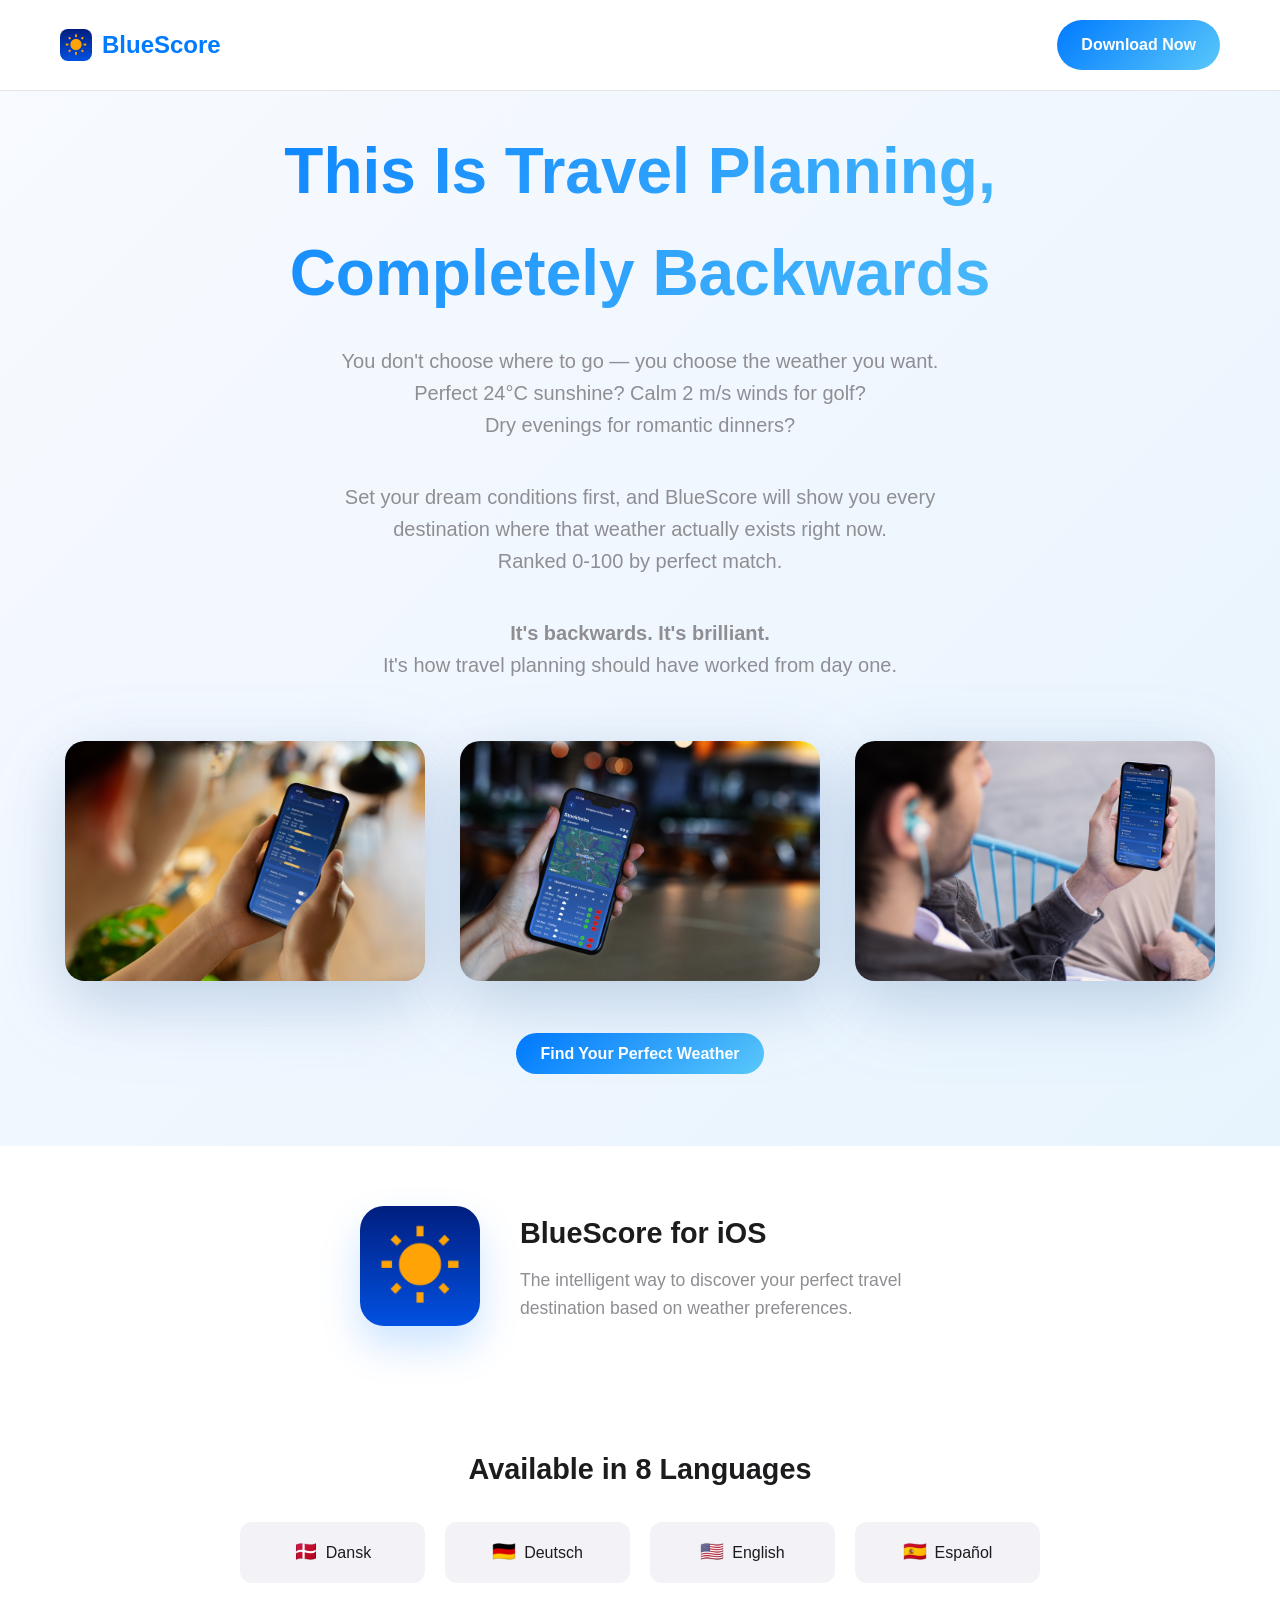
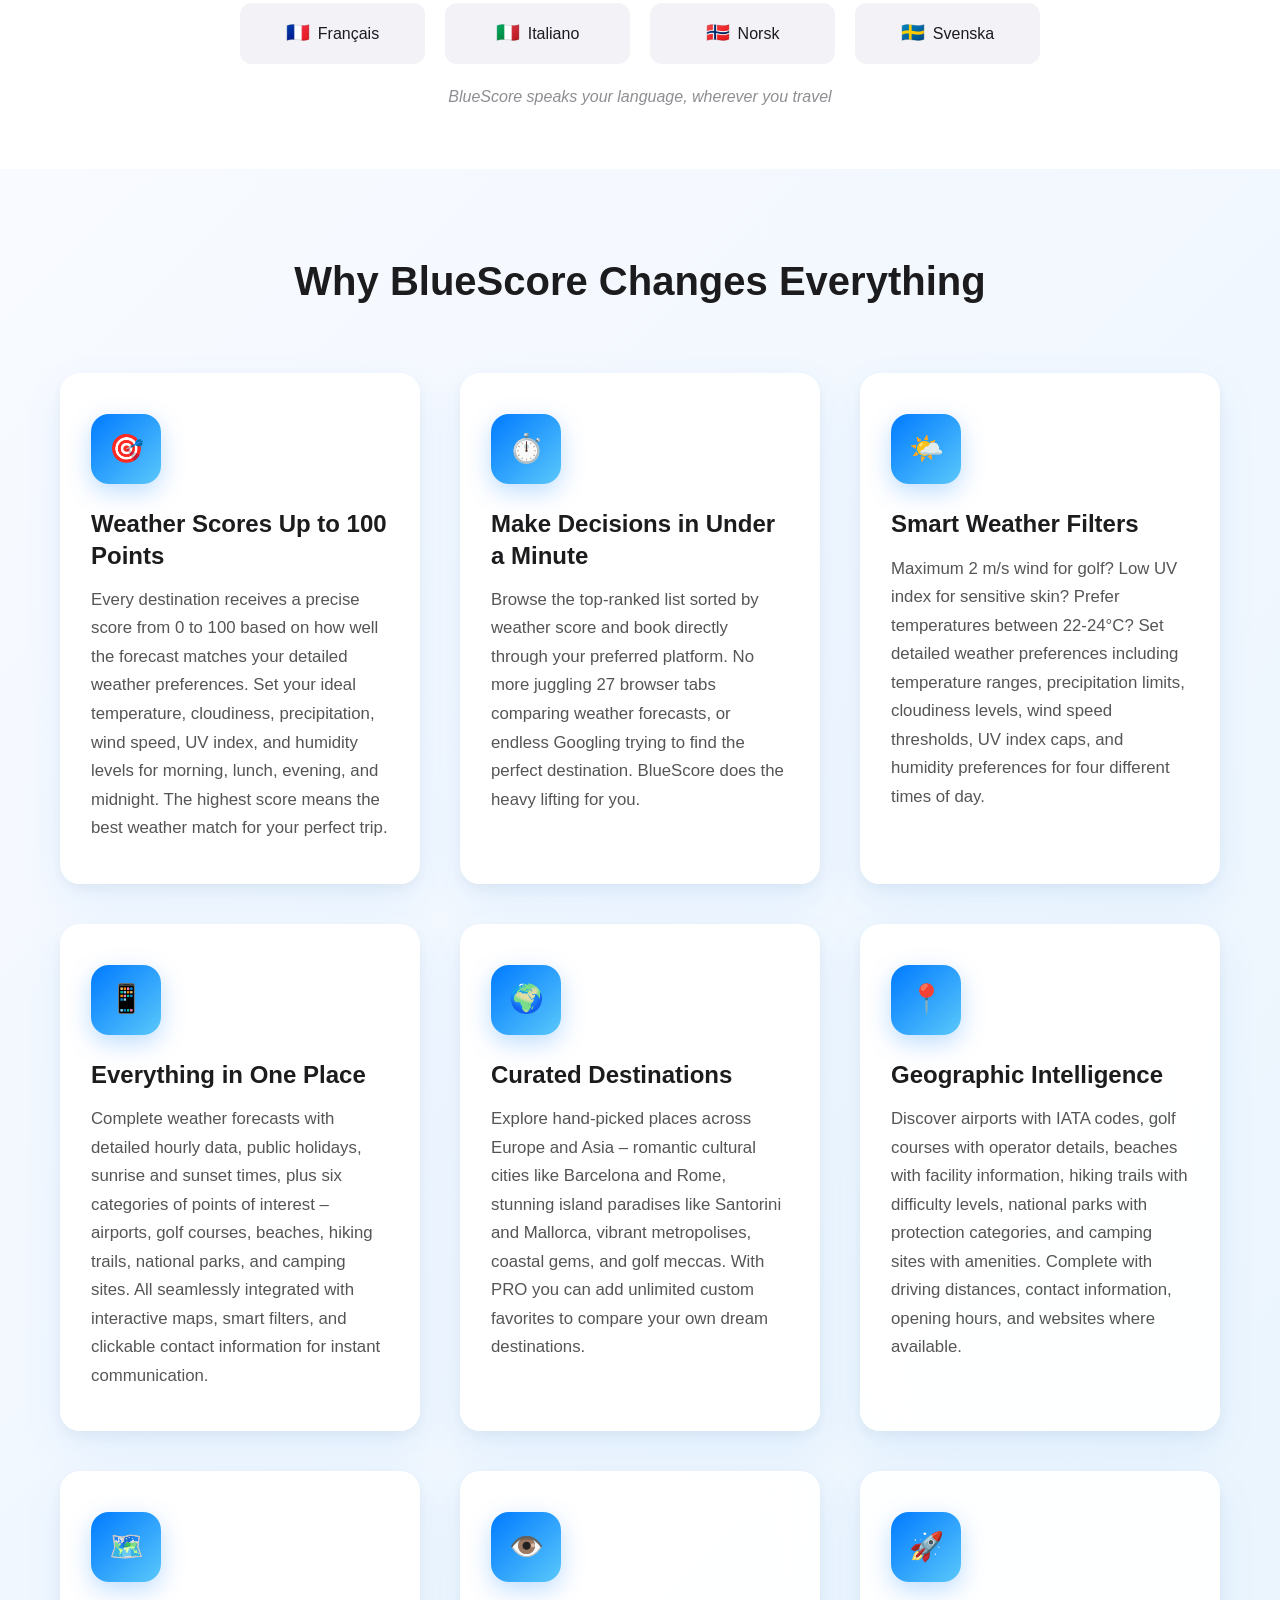
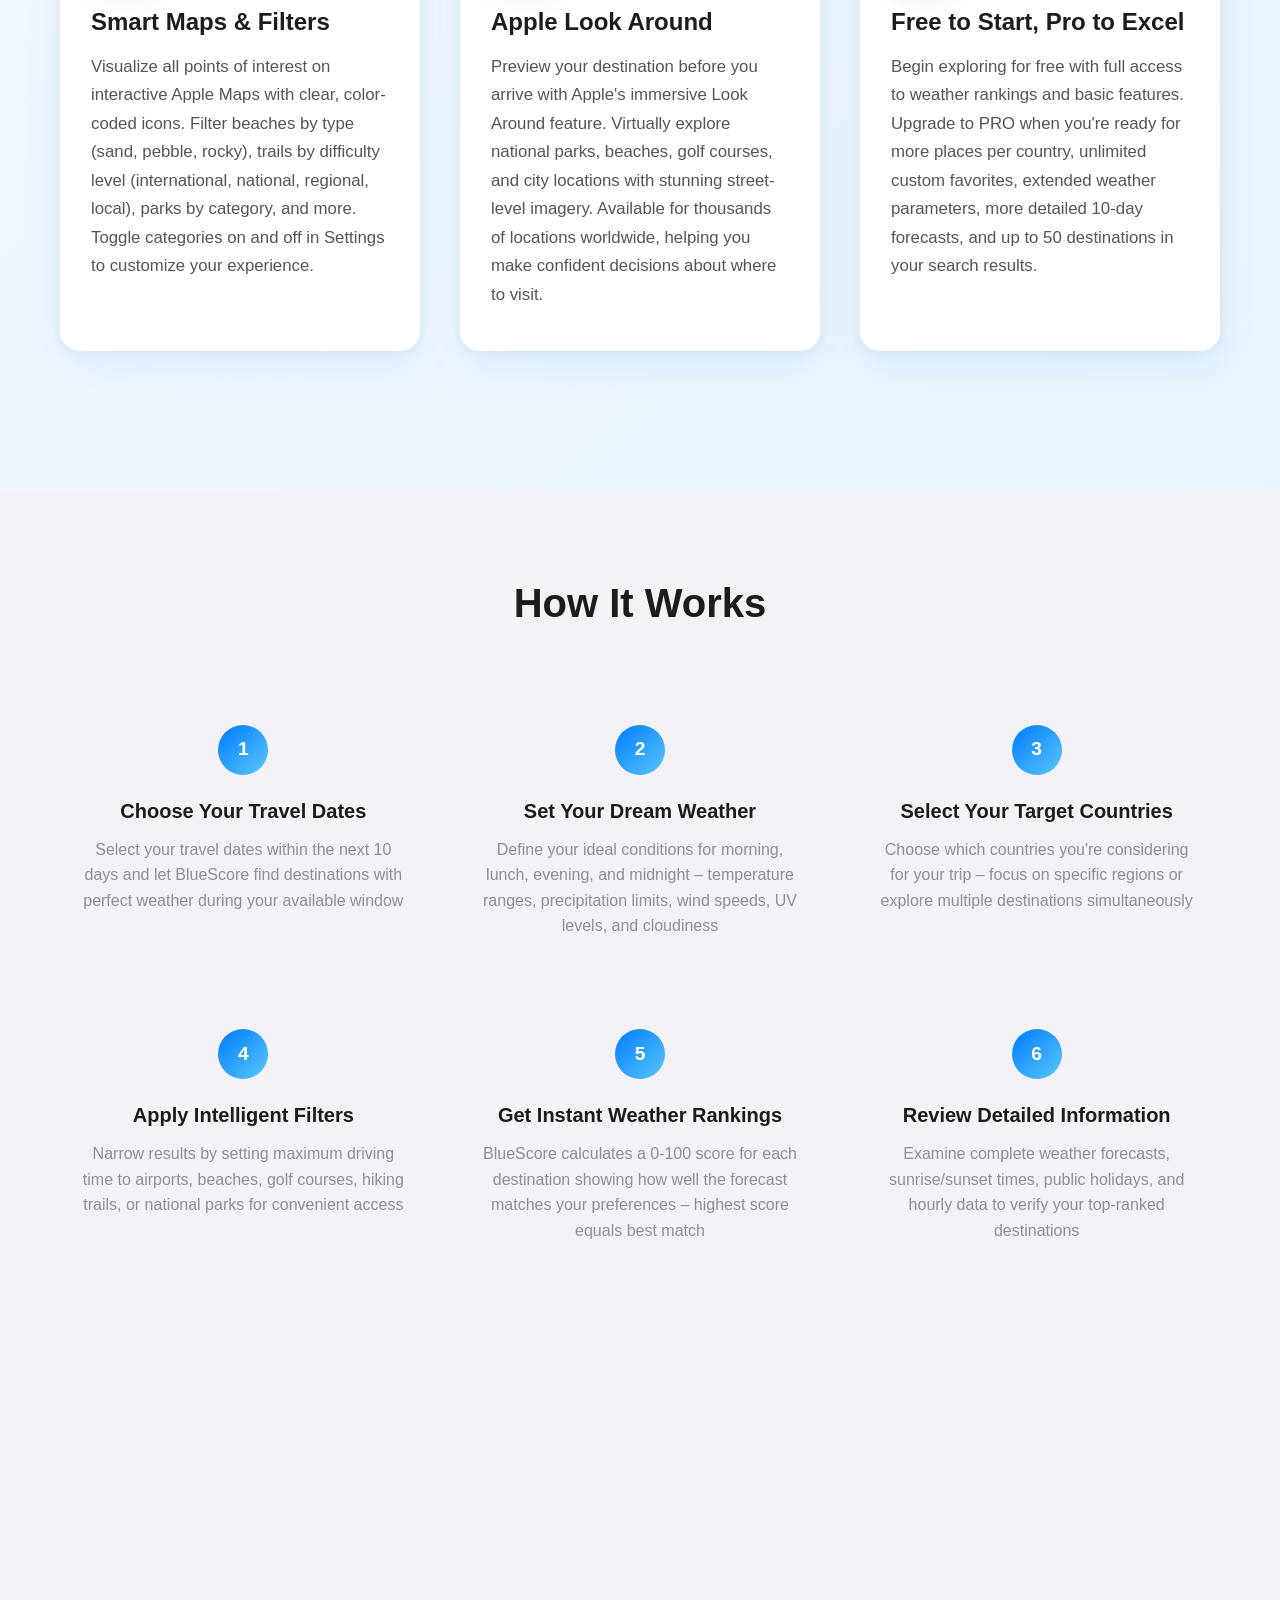
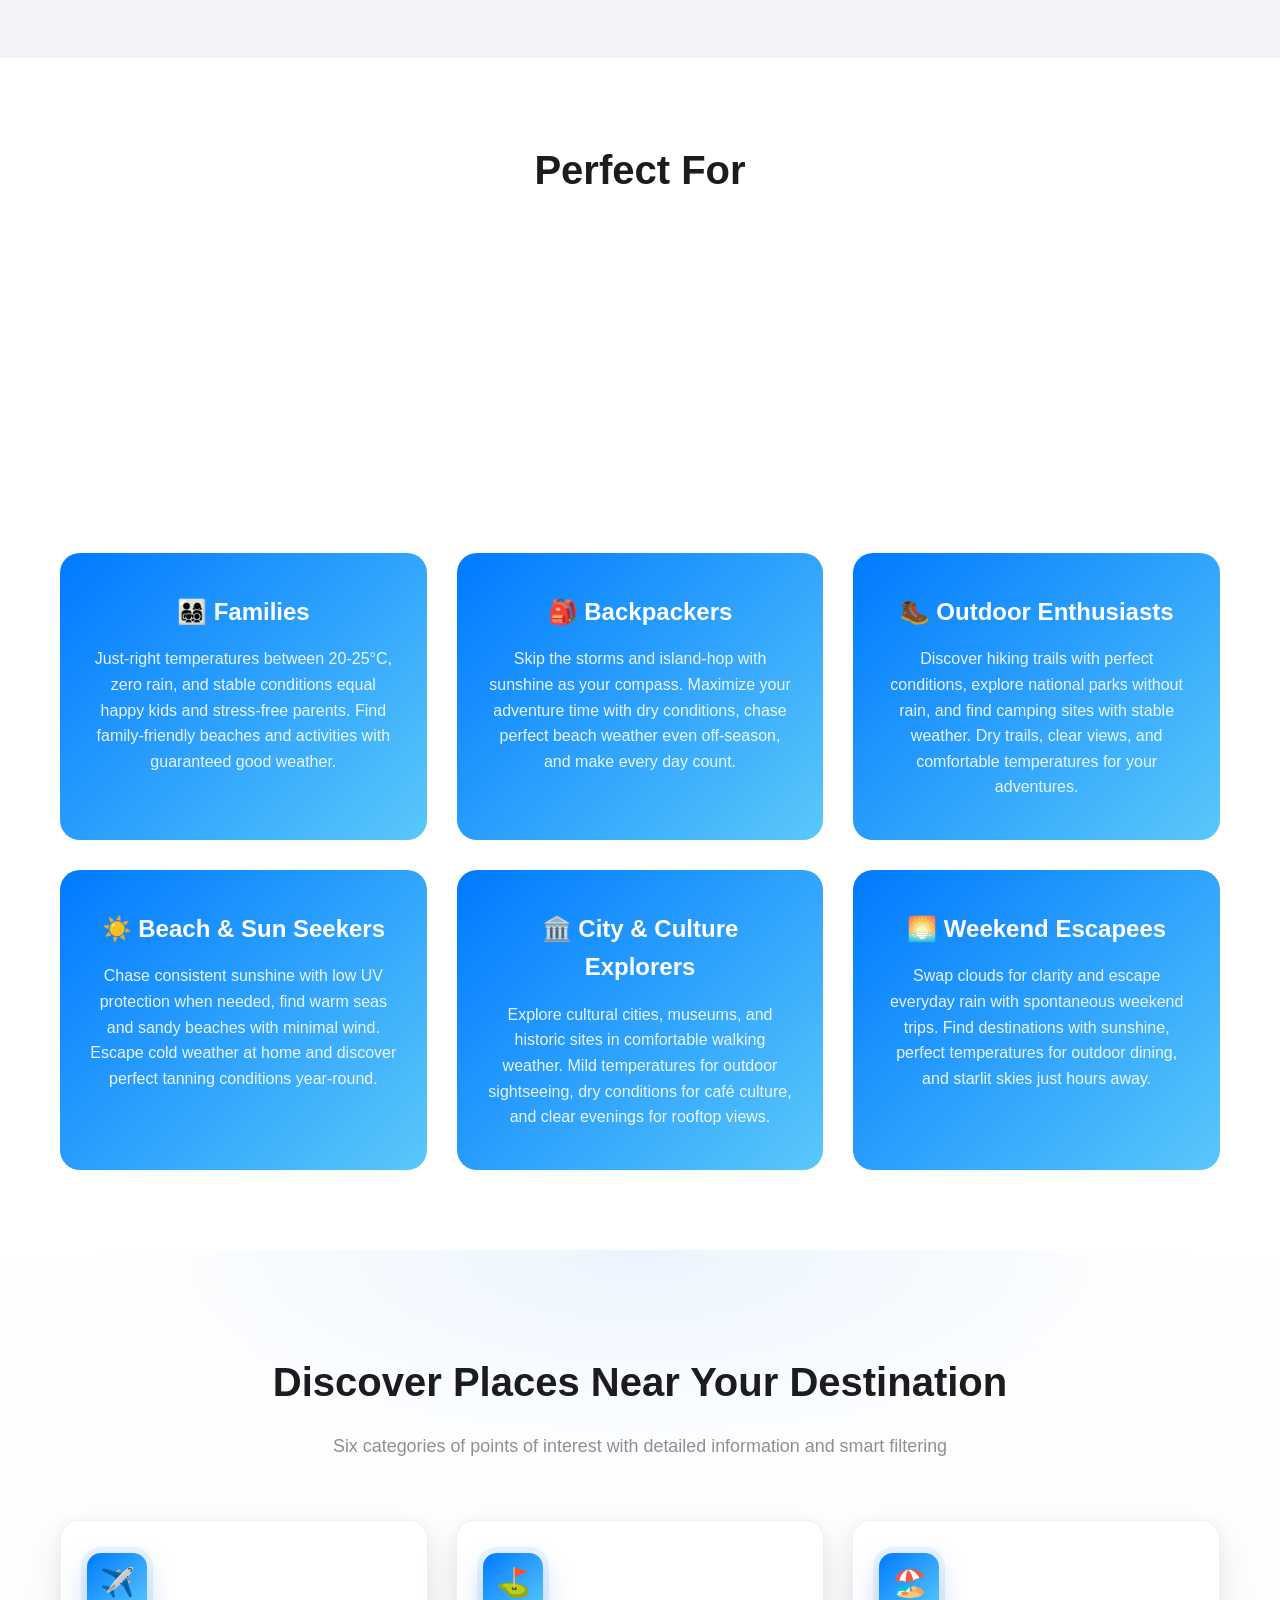
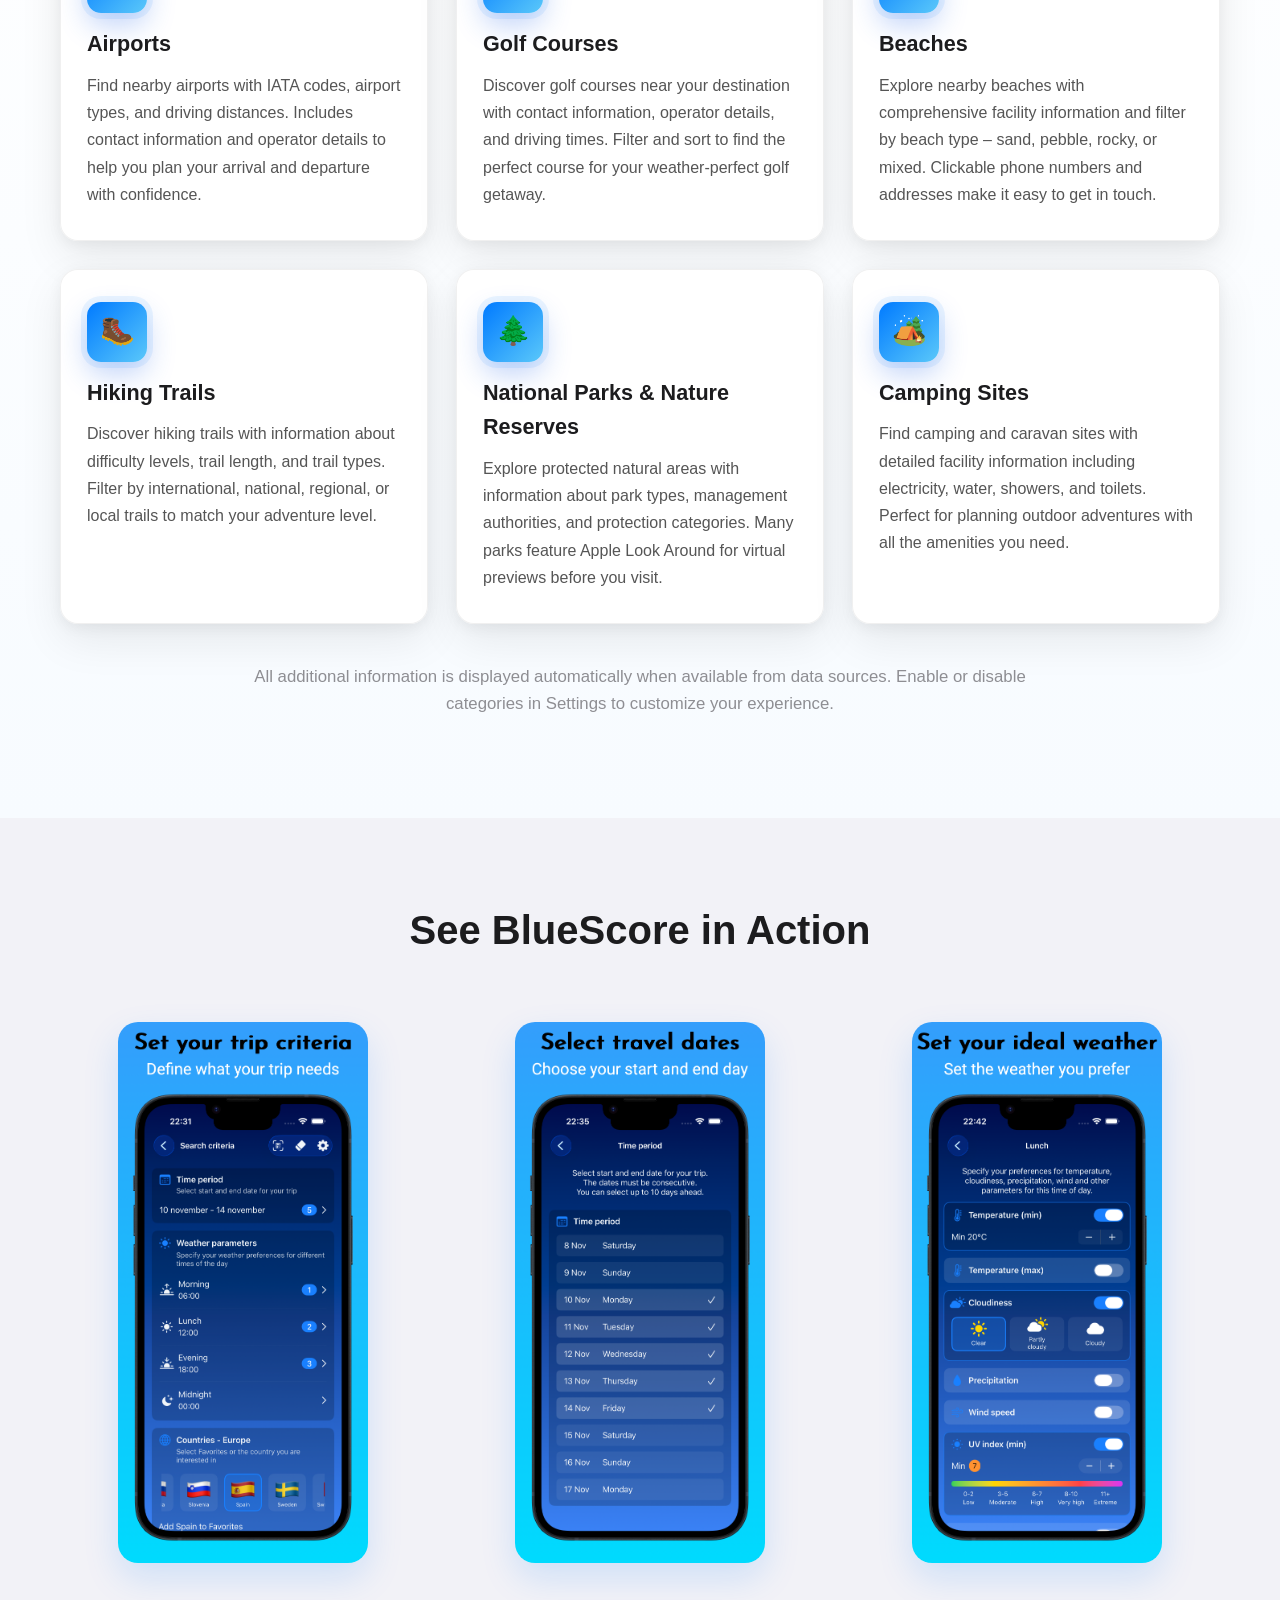
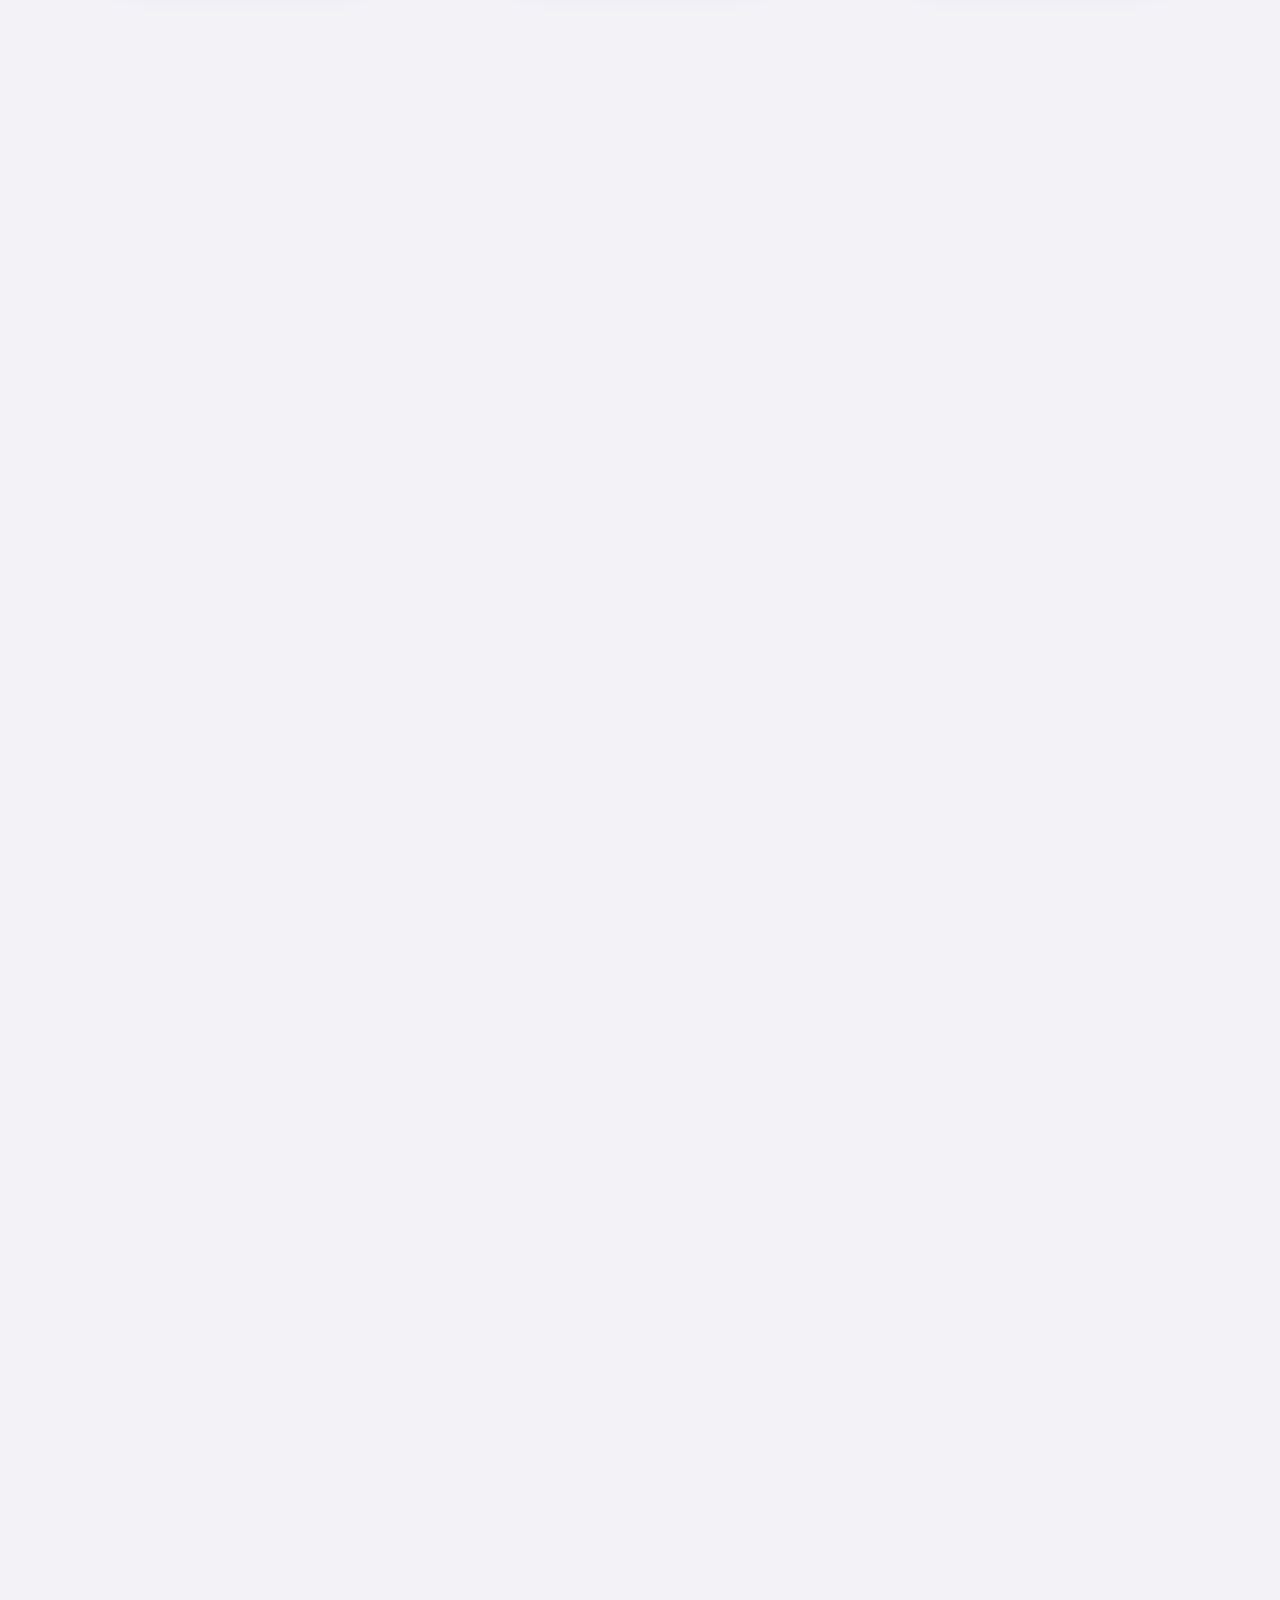
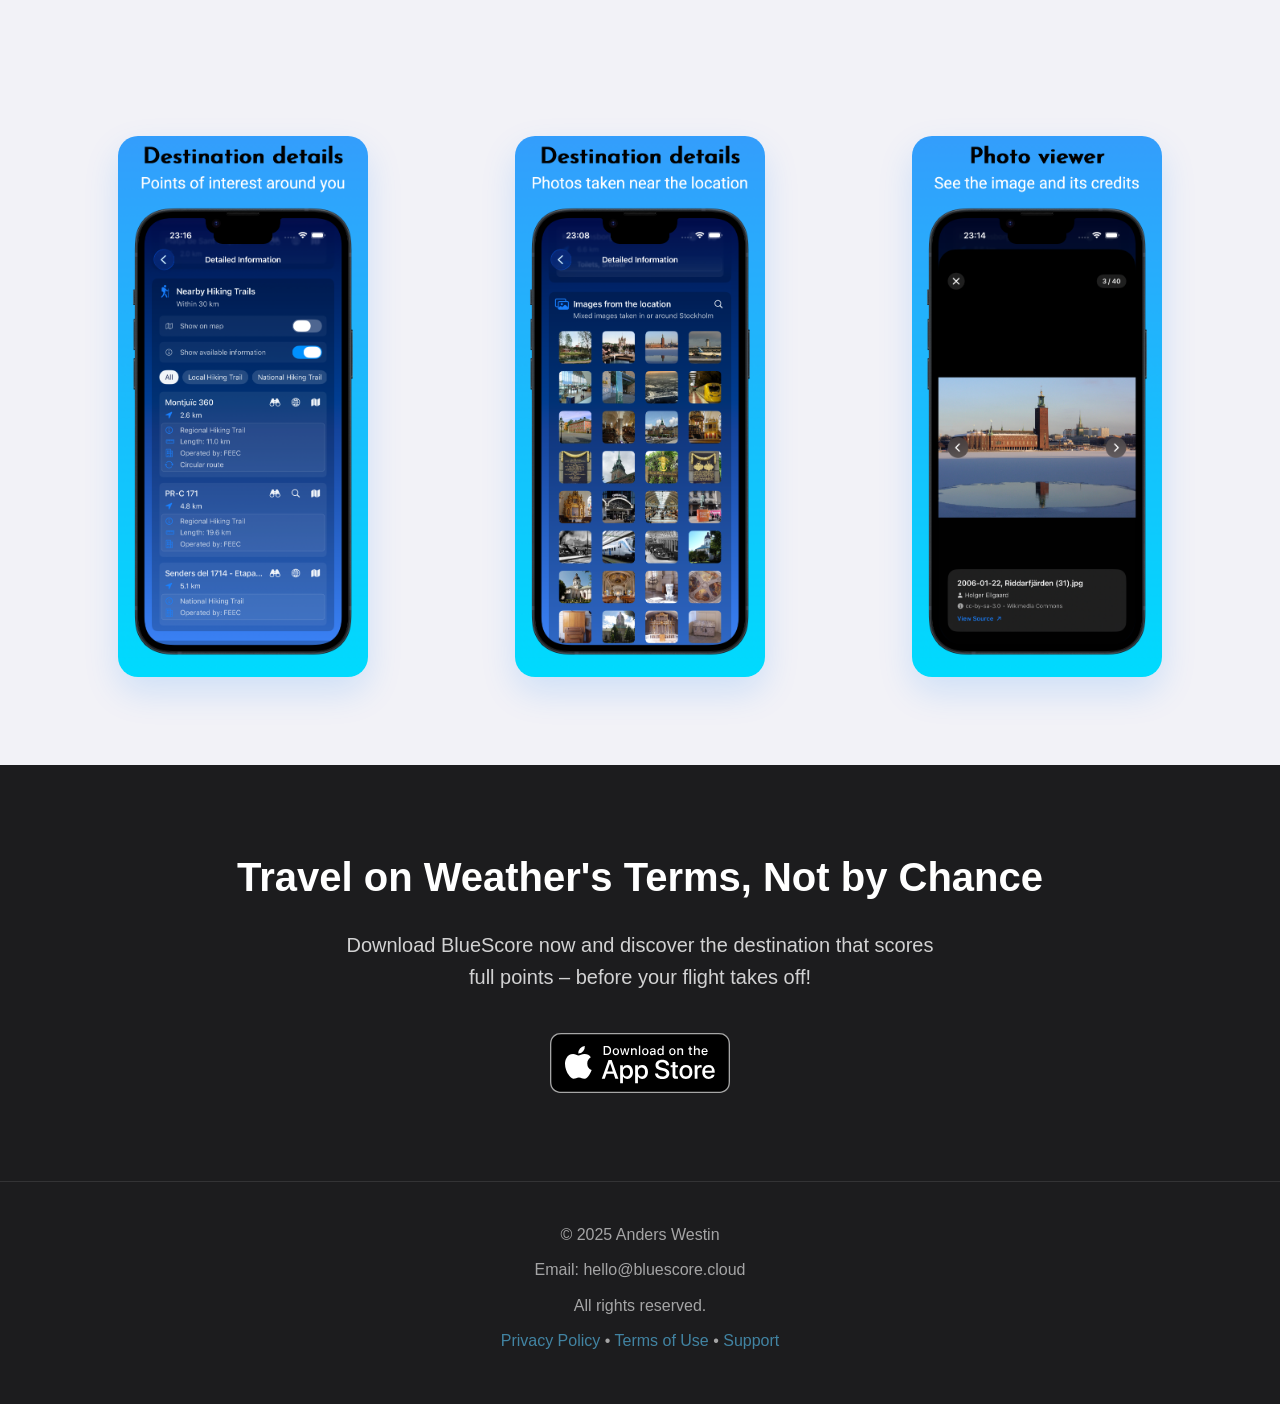
==== index.html @ 7f43df07 "Update index.html" ====
<!DOCTYPE html>
<html lang="en">
<head>
    <meta charset="UTF-8">
    <meta name="viewport" content="width=device-width, initial-scale=1.0">
    <title>BlueScore - Weather-Ranked Travel Destinations</title>
    <meta name="description" content="Find your perfect travel destination based on weather preferences. BlueScore ranks destinations up to 100 points based on how well the forecast matches your ideal weather conditions.">
    
    <!-- Open Graph / Facebook -->
    <meta property="og:type" content="website">
    <meta property="og:url" content="https://bluescore.app/">
    <meta property="og:title" content="BlueScore - Weather-Ranked Travel Destinations">
    <meta property="og:description" content="Find your perfect travel destination based on weather preferences. BlueScore ranks destinations up to 100 points based on how well the forecast matches your ideal weather conditions.">
    <meta property="og:image" content="https://bluescore.app/images/og-image.png">

    <!-- Twitter -->
    <meta property="twitter:card" content="summary_large_image">
    <meta property="twitter:url" content="https://bluescore.app/">
    <meta property="twitter:title" content="BlueScore - Weather-Ranked Travel Destinations">
    <meta property="twitter:description" content="Find your perfect travel destination based on weather preferences. BlueScore ranks destinations up to 100 points based on how well the forecast matches your ideal weather conditions.">
    <meta property="twitter:image" content="https://bluescore.app/images/twitter-image.png">

    <style>
        :root {
            --primary-blue: #007AFF;
            --secondary-blue: #5AC8FA;
            --dark-blue: #0051D5;
            --light-gray: #F2F2F7;
            --medium-gray: #8E8E93;
            --dark-gray: #1C1C1E;
            --white: #FFFFFF;
            --gradient: linear-gradient(135deg, var(--primary-blue) 0%, var(--secondary-blue) 100%);
        }

        * {
            margin: 0;
            padding: 0;
            box-sizing: border-box;
        }

        body {
            font-family: -apple-system, BlinkMacSystemFont, 'Segoe UI', Roboto, Oxygen, Ubuntu, Cantarell, sans-serif;
            line-height: 1.6;
            color: var(--dark-gray);
            background: var(--white);
        }

        .container {
            max-width: 1200px;
            margin: 0 auto;
            padding: 0 20px;
        }

        /* Header */
        header {
            padding: 20px 0;
            background: rgba(255, 255, 255, 0.95);
            backdrop-filter: blur(20px);
            position: fixed;
            top: 0;
            left: 0;
            right: 0;
            z-index: 1000;
            border-bottom: 1px solid rgba(0, 0, 0, 0.1);
        }

        .header-content {
            display: flex;
            justify-content: space-between;
            align-items: center;
        }

        .logo {
            display: flex;
            align-items: center;
            gap: 10px;
            font-size: 24px;
            font-weight: 700;
            color: var(--primary-blue);
            text-decoration: none;
        }

        .logo img {
            width: 32px;
            height: 32px;
            border-radius: 8px;
        }

        .download-btn {
            background: var(--gradient);
            color: white;
            padding: 12px 24px;
            border-radius: 25px;
            text-decoration: none;
            font-weight: 600;
            transition: transform 0.2s ease, box-shadow 0.2s ease;
            border: none;
            cursor: pointer;
        }

        .download-btn:hover {
            transform: translateY(-2px);
            box-shadow: 0 10px 25px rgba(0, 122, 255, 0.3);
        }

        /* Hero Section */
        .hero {
          padding: 120px 0 80px;
          text-align: center;
          background: linear-gradient(135deg, #f8faff 0%, #e8f4fd 100%);
          color: var(--dark-gray);
          position: relative;
          overflow: hidden;
        }
        
        /* Desktop mockups: 2-3 random images */
        .desktop-mockups {
          display: grid;
          grid-template-columns: repeat(auto-fit, minmax(220px, 1fr));
          gap: 24px;
          align-items: start;
          justify-items: center;
          margin: 60px 0;
        }
        
        .desktop-mockups img {
          width: 100%;
          max-width: 360px;
          height: auto;
          border-radius: 20px;
          box-shadow: 0 20px 60px rgba(0, 0, 0, 0.1);
          display: block;
          object-fit: cover;
          filter: drop-shadow(0 20px 40px rgba(0, 122, 255, 0.12));
        }
        
        /* Mobile carousel: initially hidden */
        .mobile-mockups {
          display: none;
        }
        
        /* Mobile only: Show carousel, hide desktop grid */
        @media (max-width: 768px) {
          .desktop-mockups {
            display: none;
          }
          
          .mobile-mockups {
            display: block;
            margin: 40px -20px;
            width: calc(100% + 40px);
          }
          
          .carousel-container {
            position: relative;
            width: 100%;
            margin: 0;
            overflow: hidden;
            border-radius: 0;
          }
          
          .carousel-track {
            display: flex;
            transition: transform 0.3s ease-out;
            touch-action: pan-y;
          }
          
          .carousel-slide {
            min-width: 100%;
            flex-shrink: 0;
            display: flex;
            align-items: center;
            justify-content: center;
          }
          
          .carousel-slide img {
            width: 100%;
            height: 250px;
            display: block;
            border-radius: 0;
            box-shadow: none;
            object-fit: contain;
          }
          
          .carousel-dots {
            display: flex;
            justify-content: center;
            gap: 8px;
            margin-top: 20px;
          }
          
          .carousel-dot {
            width: 8px;
            height: 8px;
            border-radius: 50%;
            background: var(--medium-gray);
            opacity: 0.3;
            cursor: pointer;
            transition: all 0.3s ease;
          }
          
          .carousel-dot.active {
            opacity: 1;
            background: var(--primary-blue);
            transform: scale(1.2);
          }
        }

        /* Subtle star field like the app welcome */
        .hero::before { display: none; }

        .hero h1 {
            font-size: clamp(2.5rem, 5vw, 4rem);
            font-weight: 800;
            margin-bottom: 20px;
            background: var(--gradient);
            -webkit-background-clip: text;
            -webkit-text-fill-color: transparent;
            background-clip: text;
        }

        .hero p {
            font-size: 1.25rem;
            color: var(--medium-gray);
            margin-bottom: 40px;
            max-width: 700px;
            margin-left: auto;
            margin-right: auto;
        }

        .hero-image {
            margin: 60px 0;
            position: relative;
        }

        .hero-image img {
            max-width: 100%;
            height: auto;
            border-radius: 20px;
            box-shadow: 0 20px 60px rgba(0, 0, 0, 0.1);
        }

        .hero-mockup {
            max-width: 600px;
            margin: 0 auto;
        }

        .hero-mockup img {
            width: 100%;
            height: auto;
            filter: drop-shadow(0 20px 40px rgba(0, 122, 255, 0.2));
        }

        .placeholder-image {
            background: var(--light-gray);
            border: 2px dashed var(--medium-gray);
            border-radius: 20px;
            padding: 60px 20px;
            color: var(--medium-gray);
            font-style: italic;
        }

        /* Features Section */
        .features {
            padding: 80px 0;
            background: linear-gradient(135deg, #f8faff 0%, #e8f4fd 100%);
            position: relative;
        }

        .features::before {
            content: '';
            position: absolute;
            top: 0;
            left: 0;
            right: 0;
            bottom: 0;
            background: url('data:image/svg+xml,<svg width="60" height="60" viewBox="0 0 60 60" xmlns="http://www.w3.org/2000/svg"><g fill="none" fill-rule="evenodd"><g fill="%23007AFF" fill-opacity="0.02"><circle cx="30" cy="30" r="2"/></g></svg>') repeat;
            pointer-events: none;
        }

        .features h2 {
            text-align: center;
            font-size: 2.5rem;
            font-weight: 700;
            margin-bottom: 60px;
            color: var(--dark-gray);
            position: relative;
            z-index: 1;
        }

        .features-grid {
            display: grid;
            grid-template-columns: repeat(auto-fit, minmax(300px, 1fr));
            gap: 40px;
            margin-bottom: 60px;
            position: relative;
            z-index: 1;
        }

        .feature-card {
            background: rgba(255, 255, 255, 0.95);
            backdrop-filter: blur(20px);
            padding: 40px 30px;
            border-radius: 20px;
            box-shadow: 0 15px 40px rgba(0, 122, 255, 0.08), 0 5px 15px rgba(0, 0, 0, 0.05);
            border: 1px solid rgba(255, 255, 255, 0.2);
            transition: all 0.3s ease;
            position: relative;
            overflow: hidden;
        }

        .feature-card::before {
            content: '';
            position: absolute;
            top: 0;
            left: 0;
            right: 0;
            height: 3px;
            background: var(--gradient);
            opacity: 0;
            transition: opacity 0.3s ease;
        }

        .feature-card:hover {
            transform: translateY(-8px);
            box-shadow: 0 25px 50px rgba(0, 122, 255, 0.15), 0 10px 30px rgba(0, 0, 0, 0.1);
            background: rgba(255, 255, 255, 1);
        }

        .feature-card:hover::before {
            opacity: 1;
        }

        .feature-icon {
            width: 70px;
            height: 70px;
            background: var(--gradient);
            border-radius: 18px;
            display: flex;
            align-items: center;
            justify-content: center;
            margin-bottom: 24px;
            font-size: 28px;
            box-shadow: 0 8px 25px rgba(0, 122, 255, 0.25);
            transition: transform 0.3s ease;
        }

        .feature-card:hover .feature-icon {
            transform: scale(1.05);
        }

        .feature-card h3 {
            font-size: 1.5rem;
            font-weight: 600;
            margin-bottom: 15px;
            color: var(--dark-gray);
            line-height: 1.3;
        }

        .feature-card p {
            color: #555;
            line-height: 1.7;
            font-size: 1.05rem;
        }

        /* How it Works */
        .how-it-works {
            padding: 80px 0;
            background: var(--light-gray);
        }

        .how-it-works h2 {
            text-align: center;
            font-size: 2.5rem;
            font-weight: 700;
            margin-bottom: 60px;
            color: var(--dark-gray);
        }

        .steps {
            display: grid;
            grid-template-columns: repeat(auto-fit, minmax(300px, 1fr));
            gap: 30px;
            max-width: 1200px;
            margin: 0 auto;
        }

        .step {
            text-align: center;
            padding: 30px 20px;
        }

        .step-number {
            width: 50px;
            height: 50px;
            background: var(--gradient);
            color: white;
            border-radius: 50%;
            display: flex;
            align-items: center;
            justify-content: center;
            font-weight: 700;
            font-size: 1.2rem;
            margin: 0 auto 20px;
        }

        .step h3 {
            font-size: 1.25rem;
            font-weight: 600;
            margin-bottom: 10px;
            color: var(--dark-gray);
        }

        .step p {
            color: var(--medium-gray);
        }

        /* Target Audience */
        .target-audience {
            padding: 80px 0;
            background: var(--white);
        }

        .target-audience h2 {
            text-align: center;
            font-size: 2.5rem;
            font-weight: 700;
            margin-bottom: 60px;
            color: var(--dark-gray);
        }

        .audience-grid {
            display: grid;
            grid-template-columns: repeat(auto-fit, minmax(280px, 1fr));
            gap: 30px;
        }

        .audience-card {
            background: linear-gradient(135deg, var(--primary-blue) 0%, var(--secondary-blue) 100%);
            color: white;
            padding: 40px 30px;
            border-radius: 20px;
            text-align: center;
            transition: transform 0.3s ease;
        }

        .audience-card:hover {
            transform: translateY(-5px);
        }

        .audience-card h3 {
            font-size: 1.5rem;
            font-weight: 600;
            margin-bottom: 15px;
        }

        .audience-card p {
            opacity: 0.9;
            line-height: 1.6;
        }

        /* CTA Section */
        .cta {
            padding: 80px 0;
            background: var(--dark-gray);
            color: white;
            text-align: center;
        }

        .cta h2 {
            font-size: 2.5rem;
            font-weight: 700;
            margin-bottom: 20px;
        }

        .cta p {
            font-size: 1.25rem;
            margin-bottom: 40px;
            opacity: 0.8;
            max-width: 600px;
            margin-left: auto;
            margin-right: auto;
        }

        .cta-buttons {
            display: flex;
            gap: 20px;
            justify-content: center;
            flex-wrap: wrap;
        }

        .app-store-btn {
            display: inline-block;
            transition: transform 0.2s ease;
        }

        .app-store-btn:hover {
            transform: translateY(-2px);
        }

        .app-store-btn img {
            height: 60px;
            width: auto;
        }

        /* Points of Interest Section */
        .poi-section {
            padding: 100px 0;
            background:
                radial-gradient(800px 300px at 50% 0%, rgba(0,122,255,0.08) 0%, rgba(0,122,255,0.03) 40%, transparent 70%),
                linear-gradient(180deg, #ffffff 0%, #f7fbff 100%);
        }

        .poi-section h2 {
            text-align: center;
            font-size: 2.5rem;
            font-weight: 700;
            margin-bottom: 18px;
            color: var(--dark-gray);
        }

        .poi-subtitle {
            text-align: center;
            color: var(--medium-gray);
            margin-bottom: 60px;
            font-size: 1.12rem;
        }

        .poi-grid {
            display: grid;
            grid-template-columns: repeat(auto-fit, minmax(300px, 1fr));
            gap: 28px;
        }

        .poi-card {
            background: rgba(255,255,255,0.98);
            border: 1px solid rgba(0,0,0,0.06);
            border-radius: 18px;
            padding: 32px 26px;
            box-shadow: 0 16px 44px rgba(0,0,0,0.08), 0 4px 14px rgba(0,0,0,0.05);
            transition: transform 0.25s ease, box-shadow 0.25s ease, border-color 0.25s ease;
        }
        .poi-card:hover {
            transform: translateY(-6px);
            box-shadow: 0 24px 60px rgba(0,0,0,0.10), 0 8px 22px rgba(0,0,0,0.06);
            border-color: rgba(0,122,255,0.12);
        }

        .poi-icon {
            width: 60px;
            height: 60px;
            display: inline-flex;
            align-items: center;
            justify-content: center;
            border-radius: 14px;
            background: var(--gradient);
            color: white;
            font-size: 28px;
            box-shadow: 0 12px 28px rgba(37,99,235,0.28), 0 0 0 6px rgba(0,122,255,0.08);
            margin-bottom: 14px;
        }

        .poi-card h3 { 
            font-size: 1.35rem; 
            margin-bottom: 10px; 
            color: var(--dark-gray);
        }

        .poi-card p { 
            color: #555; 
            line-height: 1.7;
        }

        /* Footer */
        footer {
            padding: 40px 0;
            background: var(--dark-gray);
            color: white;
            text-align: center;
            border-top: 1px solid rgba(255, 255, 255, 0.1);
        }

        footer p {
            opacity: 0.6;
            margin-bottom: 10px;
        }

        footer a {
            color: var(--secondary-blue);
            text-decoration: none;
        }

        footer a:hover {
            text-decoration: underline;
        }

        /* App Icon Section */
        .app-icon-section {
            padding: 60px 0;
            background: var(--white);
            text-align: center;
        }

        .app-icon-container {
            display: flex;
            align-items: center;
            justify-content: center;
            gap: 40px;
            flex-wrap: wrap;
        }

        .app-icon-large {
            width: 120px;
            height: 120px;
            border-radius: 24px;
            box-shadow: 0 20px 40px rgba(0, 122, 255, 0.2);
        }

        .app-info {
            text-align: left;
            max-width: 400px;
        }

        .app-info h3 {
            font-size: 1.8rem;
            font-weight: 700;
            color: var(--dark-gray);
            margin-bottom: 10px;
        }

        .app-info p {
            color: var(--medium-gray);
            font-size: 1.1rem;
            line-height: 1.6;
        }

        /* Screenshots Section */
        .screenshots-grid {
            display: grid;
            grid-template-columns: repeat(3, 1fr);
            gap: 30px;
            max-width: 1200px;
            margin: 0 auto;
        }

        .screenshot-item {
            text-align: center;
        }

        .screenshot-item img {
            width: 100%;
            max-width: 250px;
            height: auto;
            border-radius: 20px;
            box-shadow: 0 15px 35px rgba(0, 122, 255, 0.15);
            transition: transform 0.3s ease, box-shadow 0.3s ease;
        }

        .screenshot-item img:hover {
            transform: translateY(-5px);
            box-shadow: 0 25px 50px rgba(0, 122, 255, 0.25);
        }

        /* Languages Section */
        .languages-section {
            padding: 60px 0;
            background: var(--white);
            text-align: center;
        }

        .languages-container {
            max-width: 800px;
            margin: 0 auto;
        }

        .languages-container h3 {
            font-size: 1.8rem;
            font-weight: 700;
            color: var(--dark-gray);
            margin-bottom: 30px;
        }

        .languages-grid {
            display: grid;
            grid-template-columns: repeat(4, 1fr);
            gap: 20px;
            margin-bottom: 20px;
        }

        .language-item {
            display: flex;
            align-items: center;
            justify-content: center;
            gap: 8px;
            padding: 15px 10px;
            background: var(--light-gray);
            border-radius: 12px;
            font-weight: 500;
            color: var(--dark-gray);
            transition: transform 0.2s ease, background-color 0.2s ease;
        }

        .language-item:hover {
            transform: translateY(-2px);
            background: rgba(0, 122, 255, 0.1);
        }

        .language-flag {
            font-size: 1.2rem;
        }

        /* Responsive Design */
        @media (max-width: 1024px) {
            .screenshots-grid {
                grid-template-columns: repeat(2, 1fr);
                gap: 25px;
            }
        }

        @media (max-width: 768px) {
            .header-content {
                flex-direction: column;
                gap: 20px;
            }

            .hero {
                padding: 160px 0 60px;
            }

            .app-icon-container {
                flex-direction: column;
                gap: 30px;
            }

            .app-info {
                text-align: center;
            }

            .features {
                padding: 60px 0;
            }

            .features h2 {
                font-size: 2rem;
                margin-bottom: 40px;
            }

            .features-grid {
                grid-template-columns: 1fr;
                gap: 25px;
            }

            .feature-card {
                padding: 30px 25px;
                margin: 0 10px;
                box-shadow: 0 12px 35px rgba(0, 122, 255, 0.1), 0 4px 12px rgba(0, 0, 0, 0.08);
            }

            .feature-card:hover {
                transform: translateY(-4px);
            }

            .feature-icon {
                width: 65px;
                height: 65px;
                margin-bottom: 20px;
                font-size: 26px;
            }

            .feature-card h3 {
                font-size: 1.3rem;
                margin-bottom: 12px;
            }

            .feature-card p {
                font-size: 1rem;
                line-height: 1.6;
            }

            .steps {
                grid-template-columns: 1fr;
                gap: 20px;
            }

            .audience-grid {
                grid-template-columns: 1fr;
            }

            .cta-buttons {
                flex-direction: column;
                align-items: center;
            }

            .screenshots-grid {
                grid-template-columns: 1fr;
                gap: 20px;
            }

            .languages-grid {
                grid-template-columns: repeat(2, 1fr);
                gap: 15px;
            }
        }

        /* Animations */
        @keyframes fadeInUp {
            from {
                opacity: 0;
                transform: translateY(30px);
            }
            to {
                opacity: 1;
                transform: translateY(0);
            }
        }

        .fade-in-up {
            animation: fadeInUp 0.6s ease-out;
        }

        /* Smooth scrolling */
        html {
            scroll-behavior: smooth;
        }
    </style>
</head>
<body>
    <!-- Header -->
    <header>
        <div class="container">
            <div class="header-content">
                <a href="#" class="logo">
                    <img src="BlueScore-iOS.png" alt="BlueScore App Icon">
                    BlueScore
                </a>
                <a href="https://apps.apple.com/app/bluescore/id6744608825" class="download-btn" target="_blank" rel="noopener noreferrer">Download Now</a>
            </div>
        </div>
    </header>

    <!-- Hero Section -->
    <section class="hero">
        <div class="container">
            <h1>This Is Travel Planning,<br>Completely Backwards</h1>
            <p>You don't choose where to go — you choose the weather you want.<br>Perfect 24°C sunshine? Calm 2 m/s winds for golf?<br>Dry evenings for romantic dinners?</p>
            
            <p>Set your dream conditions first, and BlueScore will show you every<br>destination where that weather actually exists right now.<br>Ranked 0-100 by perfect match.</p>
            
            <p><strong>It's backwards. It's brilliant.</strong><br>It's how travel planning should have worked from day one.</p>
            
            <!-- Desktop: 2-3 random mockups, Mobile: swipeable carousel -->
            <div class="hero-images desktop-mockups">
                <!-- Desktop images populated by JavaScript -->
            </div>
            
            <div class="hero-carousel mobile-mockups">
                <div class="carousel-container">
                    <div class="carousel-track">
                        <div class="carousel-slide">
                            <img src="mockups/iphone-11-pro-mockup-featuring-blurred-lights-in-the-background-2125-el1.png" alt="BlueScore mockup 1">
                        </div>
                        <div class="carousel-slide">
                            <img src="mockups/mockup-of-a-man-holding-an-iphone-11-pro-2157-el1.png" alt="BlueScore mockup 2">
                        </div>
                        <div class="carousel-slide">
                            <img src="mockups/mockup-of-a-man-using-his-iphone-11-pro-at-the-office-2149-el1.png" alt="BlueScore mockup 3">
                        </div>
                        <div class="carousel-slide">
                            <img src="mockups/mockup-of-a-young-man-holding-an-iphone-11-pro-2130-el1.png" alt="BlueScore mockup 4">
                        </div>
                        <div class="carousel-slide">
                            <img src="mockups/mockup-of-the-over-shoulder-look-of-a-young-man-s-iphone-xs-25536.png" alt="BlueScore mockup 5">
                        </div>
                        <div class="carousel-slide">
                            <img src="mockups/over-the-shoulder-iphone-xs-mockup-of-a-girl-sitting-on-a-minimalist-chair-25440.png" alt="BlueScore mockup 6">
                        </div>
                        <div class="carousel-slide">
                            <img src="mockups/iphone-mockup-of-a-man-listening-to-a-podcast-with-his-iphone-xs-max-24814.png" alt="BlueScore mockup 7">
                        </div>
                    </div>
                </div>
                <div class="carousel-dots"></div>
            </div>
            
            <a href="#download" class="download-btn">Find Your Perfect Weather</a>
        </div>
    </section>

    <!-- App Icon Section -->
    <section class="app-icon-section">
        <div class="container">
            <div class="app-icon-container">
                <img src="BlueScore-iOS.png" alt="BlueScore App Icon" class="app-icon-large">
                <div class="app-info">
                    <h3>BlueScore for iOS</h3>
                    <p>The intelligent way to discover your perfect travel destination based on weather preferences.</p>
                </div>
            </div>
        </div>
    </section>

    <!-- Languages Section -->
    <section class="languages-section">
        <div class="container">
            <div class="languages-container">
                <h3>Available in 8 Languages</h3>
                <div class="languages-grid">
                    <div class="language-item fade-in-up">
                        <span class="language-flag">🇩🇰</span>
                        <span>Dansk</span>
                    </div>
                    <div class="language-item fade-in-up">
                        <span class="language-flag">🇩🇪</span>
                        <span>Deutsch</span>
                    </div>
                    <div class="language-item fade-in-up">
                        <span class="language-flag">🇺🇸</span>
                        <span>English</span>
                    </div>
                    <div class="language-item fade-in-up">
                        <span class="language-flag">🇪🇸</span>
                        <span>Español</span>
                    </div>
                    <div class="language-item fade-in-up">
                        <span class="language-flag">🇫🇷</span>
                        <span>Français</span>
                    </div>
                    <div class="language-item fade-in-up">
                        <span class="language-flag">🇮🇹</span>
                        <span>Italiano</span>
                    </div>
                    <div class="language-item fade-in-up">
                        <span class="language-flag">🇳🇴</span>
                        <span>Norsk</span>
                    </div>
                    <div class="language-item fade-in-up">
                        <span class="language-flag">🇸🇪</span>
                        <span>Svenska</span>
                    </div>
                </div>
                <p style="color: var(--medium-gray); font-style: italic;">BlueScore speaks your language, wherever you travel</p>
            </div>
        </div>
    </section>

    <!-- Features Section -->
    <section class="features">
        <div class="container">
            <h2>Why BlueScore Changes Everything</h2>
            <div class="features-grid">
                <div class="feature-card fade-in-up">
                    <div class="feature-icon">🎯</div>
                    <h3>Weather Scores Up to 100 Points</h3>
                    <p>Every destination receives a precise score from 0 to 100 based on how well the forecast matches your detailed weather preferences. Set your ideal temperature, cloudiness, precipitation, wind speed, UV index, and humidity levels for morning, lunch, evening, and midnight. The highest score means the best weather match for your perfect trip.</p>
                </div>
                
                <div class="feature-card fade-in-up">
                    <div class="feature-icon">⏱️</div>
                    <h3>Make Decisions in Under a Minute</h3>
                    <p>Browse the top-ranked list sorted by weather score and book directly through your preferred platform. No more juggling 27 browser tabs comparing weather forecasts, or endless Googling trying to find the perfect destination. BlueScore does the heavy lifting for you.</p>
                </div>
                
                <div class="feature-card fade-in-up">
                    <div class="feature-icon">🌤️</div>
                    <h3>Smart Weather Filters</h3>
                    <p>Maximum 2 m/s wind for golf? Low UV index for sensitive skin? Prefer temperatures between 22-24°C? Set detailed weather preferences including temperature ranges, precipitation limits, cloudiness levels, wind speed thresholds, UV index caps, and humidity preferences for four different times of day.</p>
                </div>
                
                <div class="feature-card fade-in-up">
                    <div class="feature-icon">📱</div>
                    <h3>Everything in One Place</h3>
                    <p>Complete weather forecasts with detailed hourly data, public holidays, sunrise and sunset times, plus six categories of points of interest – airports, golf courses, beaches, hiking trails, national parks, and camping sites. All seamlessly integrated with interactive maps, smart filters, and clickable contact information for instant communication.</p>
                </div>
                
                <div class="feature-card fade-in-up">
                    <div class="feature-icon">🌍</div>
                    <h3>Curated Destinations</h3>
                    <p>Explore hand-picked places across Europe and Asia – romantic cultural cities like Barcelona and Rome, stunning island paradises like Santorini and Mallorca, vibrant metropolises, coastal gems, and golf meccas. With PRO you can add unlimited custom favorites to compare your own dream destinations.</p>
                </div>
                
                <div class="feature-card fade-in-up">
                    <div class="feature-icon">📍</div>
                    <h3>Geographic Intelligence</h3>
                    <p>Discover airports with IATA codes, golf courses with operator details, beaches with facility information, hiking trails with difficulty levels, national parks with protection categories, and camping sites with amenities. Complete with driving distances, contact information, opening hours, and websites where available.</p>
                </div>
                
                <div class="feature-card fade-in-up">
                    <div class="feature-icon">🗺️</div>
                    <h3>Smart Maps & Filters</h3>
                    <p>Visualize all points of interest on interactive Apple Maps with clear, color-coded icons. Filter beaches by type (sand, pebble, rocky), trails by difficulty level (international, national, regional, local), parks by category, and more. Toggle categories on and off in Settings to customize your experience.</p>
                </div>
                
                <div class="feature-card fade-in-up">
                    <div class="feature-icon">👁️</div>
                    <h3>Apple Look Around</h3>
                    <p>Preview your destination before you arrive with Apple's immersive Look Around feature. Virtually explore national parks, beaches, golf courses, and city locations with stunning street-level imagery. Available for thousands of locations worldwide, helping you make confident decisions about where to visit.</p>
                </div>
                
                <div class="feature-card fade-in-up">
                    <div class="feature-icon">🚀</div>
                    <h3>Free to Start, Pro to Excel</h3>
                    <p>Begin exploring for free with full access to weather rankings and basic features. Upgrade to PRO when you're ready for more places per country, unlimited custom favorites, extended weather parameters, more detailed 10-day forecasts, and up to 50 destinations in your search results.</p>
                </div>
            </div>
        </div>
    </section>

    <!-- How it Works -->
    <section class="how-it-works">
        <div class="container">
            <h2>How It Works</h2>
            <div class="steps">
                <div class="step fade-in-up">
                    <div class="step-number">1</div>
                    <h3>Choose Your Travel Dates</h3>
                    <p>Select your travel dates within the next 10 days and let BlueScore find destinations with perfect weather during your available window</p>
                </div>
                
                <div class="step fade-in-up">
                    <div class="step-number">2</div>
                    <h3>Set Your Dream Weather</h3>
                    <p>Define your ideal conditions for morning, lunch, evening, and midnight – temperature ranges, precipitation limits, wind speeds, UV levels, and cloudiness</p>
                </div>
                
                <div class="step fade-in-up">
                    <div class="step-number">3</div>
                    <h3>Select Your Target Countries</h3>
                    <p>Choose which countries you're considering for your trip – focus on specific regions or explore multiple destinations simultaneously</p>
                </div>
                
                <div class="step fade-in-up">
                    <div class="step-number">4</div>
                    <h3>Apply Intelligent Filters</h3>
                    <p>Narrow results by setting maximum driving time to airports, beaches, golf courses, hiking trails, or national parks for convenient access</p>
                </div>
                
                <div class="step fade-in-up">
                    <div class="step-number">5</div>
                    <h3>Get Instant Weather Rankings</h3>
                    <p>BlueScore calculates a 0-100 score for each destination showing how well the forecast matches your preferences – highest score equals best match</p>
                </div>
                
                <div class="step fade-in-up">
                    <div class="step-number">6</div>
                    <h3>Review Detailed Information</h3>
                    <p>Examine complete weather forecasts, sunrise/sunset times, public holidays, and hourly data to verify your top-ranked destinations</p>
                </div>
                
                <div class="step fade-in-up">
                    <div class="step-number">7</div>
                    <h3>Explore Points of Interest</h3>
                    <p>Discover nearby airports, golf courses, beaches, hiking trails, national parks, and camping sites with contact information and facility details</p>
                </div>
                
                <div class="step fade-in-up">
                    <div class="step-number">8</div>
                    <h3>Preview with Apple Look Around</h3>
                    <p>Virtually explore your destination before you go with immersive street-level imagery available for thousands of locations worldwide</p>
                </div>
                
                <div class="step fade-in-up">
                    <div class="step-number">9</div>
                    <h3>Book with Complete Confidence</h3>
                    <p>Armed with comprehensive weather insights and location intelligence, confidently book your perfect destination through your preferred platform</p>
                </div>
            </div>
        </div>
    </section>

    <!-- Target Audience -->
    <section class="target-audience">
        <div class="container">
            <h2>Perfect For</h2>
            <div class="audience-grid">
                <div class="audience-card fade-in-up">
                    <h3>🌹 Romantic Weekends</h3>
                    <p>Find destinations with warm evenings perfect for outdoor dining, clear skies for starlit walks, and comfortable temperatures for exploring together. No umbrellas needed, just memories to make.</p>
                </div>
                
                <div class="audience-card fade-in-up">
                    <h3>⛳ Golf Enthusiasts</h3>
                    <p>Discover courses with calm fairways, dry conditions, and light winds (max 2 m/s). Perfect playing weather with comfortable temperatures and clear skies means your best game every time.</p>
                </div>
                
                <div class="audience-card fade-in-up">
                    <h3>💻 Digital Nomads</h3>
                    <p>Find perfect beach weather in real-time and work from paradise. Balance productivity with sunshine, combine reliable connectivity with inspiring environments, and escape everyday rain.</p>
                </div>
                
                <div class="audience-card fade-in-up">
                    <h3>👨‍👩‍👧‍👦 Families</h3>
                    <p>Just-right temperatures between 20-25°C, zero rain, and stable conditions equal happy kids and stress-free parents. Find family-friendly beaches and activities with guaranteed good weather.</p>
                </div>
                
                <div class="audience-card fade-in-up">
                    <h3>🎒 Backpackers</h3>
                    <p>Skip the storms and island-hop with sunshine as your compass. Maximize your adventure time with dry conditions, chase perfect beach weather even off-season, and make every day count.</p>
                </div>
                
                <div class="audience-card fade-in-up">
                    <h3>🥾 Outdoor Enthusiasts</h3>
                    <p>Discover hiking trails with perfect conditions, explore national parks without rain, and find camping sites with stable weather. Dry trails, clear views, and comfortable temperatures for your adventures.</p>
                </div>
                
                <div class="audience-card fade-in-up">
                    <h3>☀️ Beach & Sun Seekers</h3>
                    <p>Chase consistent sunshine with low UV protection when needed, find warm seas and sandy beaches with minimal wind. Escape cold weather at home and discover perfect tanning conditions year-round.</p>
                </div>
                
                <div class="audience-card fade-in-up">
                    <h3>🏛️ City & Culture Explorers</h3>
                    <p>Explore cultural cities, museums, and historic sites in comfortable walking weather. Mild temperatures for outdoor sightseeing, dry conditions for café culture, and clear evenings for rooftop views.</p>
                </div>
                
                <div class="audience-card fade-in-up">
                    <h3>🌅 Weekend Escapees</h3>
                    <p>Swap clouds for clarity and escape everyday rain with spontaneous weekend trips. Find destinations with sunshine, perfect temperatures for outdoor dining, and starlit skies just hours away.</p>
                </div>
            </div>
        </div>
    </section>

    <!-- Points of Interest -->
    <section class="poi-section">
        <div class="container">
            <h2>Discover Places Near Your Destination</h2>
            <p class="poi-subtitle">Six categories of points of interest with detailed information and smart filtering</p>
            <div class="poi-grid">
                <div class="poi-card fade-in-up">
                    <div class="poi-icon">✈️</div>
                    <h3>Airports</h3>
                    <p>
                        Find nearby airports with IATA codes, airport types, and driving distances. 
                        Includes contact information and operator details to help you plan your arrival and departure with confidence.
                    </p>
                </div>
                <div class="poi-card fade-in-up">
                    <div class="poi-icon">⛳</div>
                    <h3>Golf Courses</h3>
                    <p>
                        Discover golf courses near your destination with contact information, operator details, and driving times.
                        Filter and sort to find the perfect course for your weather-perfect golf getaway.
                    </p>
                </div>
                <div class="poi-card fade-in-up">
                    <div class="poi-icon">🏖️</div>
                    <h3>Beaches</h3>
                    <p>
                        Explore nearby beaches with comprehensive facility information and filter by beach type – sand, pebble, rocky, or mixed.
                        Clickable phone numbers and addresses make it easy to get in touch.
                    </p>
                </div>
                <div class="poi-card fade-in-up">
                    <div class="poi-icon">🥾</div>
                    <h3>Hiking Trails</h3>
                    <p>
                        Discover hiking trails with information about difficulty levels, trail length, and trail types.
                        Filter by international, national, regional, or local trails to match your adventure level.
                    </p>
                </div>
                <div class="poi-card fade-in-up">
                    <div class="poi-icon">🌲</div>
                    <h3>National Parks & Nature Reserves</h3>
                    <p>
                        Explore protected natural areas with information about park types, management authorities, and protection categories.
                        Many parks feature Apple Look Around for virtual previews before you visit.
                    </p>
                </div>
                <div class="poi-card fade-in-up">
                    <div class="poi-icon">🏕️</div>
                    <h3>Camping Sites</h3>
                    <p>
                        Find camping and caravan sites with detailed facility information including electricity, water, showers, and toilets.
                        Perfect for planning outdoor adventures with all the amenities you need.
                    </p>
                </div>
            </div>
            <p style="text-align: center; margin-top: 40px; color: var(--medium-gray); font-size: 1.05rem; max-width: 800px; margin-left: auto; margin-right: auto;">
                All additional information is displayed automatically when available from data sources. 
                Enable or disable categories in Settings to customize your experience.
            </p>
        </div>
    </section>

    <!-- Screenshots Section -->
    <section class="features" style="background: var(--light-gray);">
        <div class="container">
            <h2>See BlueScore in Action</h2>
            <div class="screenshots-grid">
                <div class="screenshot-item fade-in-up">
                    <img src="screenshots/pc01-iphone_6_5.png" alt="BlueScore screenshot">
                </div>
                <div class="screenshot-item fade-in-up">
                    <img src="screenshots/pc02-iphone_6_5.png" alt="BlueScore screenshot">
                </div>
                <div class="screenshot-item fade-in-up">
                    <img src="screenshots/pc03-iphone_6_5.png" alt="BlueScore screenshot">
                </div>
                <div class="screenshot-item fade-in-up">
                    <img src="screenshots/pc04-iphone_6_5.png" alt="BlueScore screenshot">
                </div>
                <div class="screenshot-item fade-in-up">
                    <img src="screenshots/pc05-iphone_6_5.png" alt="BlueScore screenshot">
                </div>
                <div class="screenshot-item fade-in-up">
                    <img src="screenshots/pc06-iphone_6_5.png" alt="BlueScore screenshot">
                </div>
                <div class="screenshot-item fade-in-up">
                    <img src="screenshots/pc07-iphone_6_5.png" alt="BlueScore screenshot">
                </div>
                <div class="screenshot-item fade-in-up">
                    <img src="screenshots/pc08-iphone_6_5.png" alt="BlueScore screenshot">
                </div>
                <div class="screenshot-item fade-in-up">
                    <img src="screenshots/pc09-iphone_6_5.png" alt="BlueScore screenshot">
                </div>
                <div class="screenshot-item fade-in-up">
                    <img src="screenshots/pc10-iphone_6_5.png" alt="BlueScore screenshot">
                </div>
                <div class="screenshot-item fade-in-up">
                    <img src="screenshots/pc11-iphone_6_5.png" alt="BlueScore screenshot">
                </div>
                <div class="screenshot-item fade-in-up">
                    <img src="screenshots/pc12-iphone_6_5.png" alt="BlueScore screenshot">
                </div>
                <div class="screenshot-item fade-in-up">
                    <img src="screenshots/pc13-iphone_6_5.png" alt="BlueScore screenshot">
                </div>
                <div class="screenshot-item fade-in-up">
                    <img src="screenshots/pc14-iphone_6_5.png" alt="BlueScore screenshot">
                </div>
                <div class="screenshot-item fade-in-up">
                    <img src="screenshots/pc15-iphone_6_5.png" alt="BlueScore screenshot">
                </div>                
            </div>
        </div>
    </section>

    <!-- CTA Section -->
    <section class="cta" id="download">
        <div class="container">
            <h2>Travel on Weather's Terms, Not by Chance</h2>
            <p>Download BlueScore now and discover the destination that scores full points – before your flight takes off!</p>
            
            <div class="cta-buttons">
                <a href="https://apps.apple.com/app/bluescore/id6744608825" class="app-store-btn" target="_blank" rel="noopener noreferrer">
                    <img src="app-store-badge.svg" alt="Download on the App Store" style="height: 60px; width: auto;">
                </a>
            </div>
        </div>
    </section>

    <!-- Footer -->
    <footer>
        <div class="container">
            <p>&copy; 2025 Anders Westin</p>
            <p>Email: hello@bluescore.cloud</p>
            <p>All rights reserved.</p>
            <p>
                <a href="https://www.bluescore.cloud/privacypolicy/">Privacy Policy</a> • 
                <a href="https://www.bluescore.cloud/terms/">Terms of Use</a> • 
                <a href="https://www.bluescore.cloud/support/">Support</a>
            </p>
        </div>
    </footer>

    <script>
        // === HERO MOCKUPS: Desktop Random Selection ===
        const allMockups = [
            'mockups/iphone-11-pro-mockup-featuring-blurred-lights-in-the-background-2125-el1.png',
            'mockups/mockup-of-a-man-holding-an-iphone-11-pro-2157-el1.png',
            'mockups/mockup-of-a-man-using-his-iphone-11-pro-at-the-office-2149-el1.png',
            'mockups/mockup-of-a-young-man-holding-an-iphone-11-pro-2130-el1.png',
            'mockups/mockup-of-the-over-shoulder-look-of-a-young-man-s-iphone-xs-25536.png',
            'mockups/over-the-shoulder-iphone-xs-mockup-of-a-girl-sitting-on-a-minimalist-chair-25440.png',
            'mockups/iphone-mockup-of-a-man-listening-to-a-podcast-with-his-iphone-xs-max-24814.png'
        ];
        
        function getRandomMockups() {
            const screenWidth = window.innerWidth;
            let count = screenWidth > 1000 ? 3 : 2; // 3 images for large screens, 2 for medium
            
            const shuffled = [...allMockups].sort(() => Math.random() - 0.5);
            return shuffled.slice(0, count);
        }
        
        function loadDesktopMockups() {
            const desktopContainer = document.querySelector('.desktop-mockups');
            if (!desktopContainer) return;
            
            const selected = getRandomMockups();
            desktopContainer.innerHTML = selected.map((src, i) => 
                `<img src="${src}" alt="BlueScore mockup ${i + 1}">`
            ).join('');
        }
        
        // Load mockups on page load
        loadDesktopMockups();
        
        // Reload on resize (debounced)
        let resizeTimer;
        window.addEventListener('resize', () => {
            clearTimeout(resizeTimer);
            resizeTimer = setTimeout(loadDesktopMockups, 250);
        });
        
        // === MOBILE CAROUSEL ===
        const carouselTrack = document.querySelector('.carousel-track');
        const carouselDots = document.querySelector('.carousel-dots');
        const slides = document.querySelectorAll('.carousel-slide');
        
        // Only initialize carousel if elements exist
        if (carouselTrack && carouselDots && slides.length > 0) {
            let currentSlide = 0;
            let startX = 0;
            let currentX = 0;
            let isDragging = false;
            
            // Create dots
            slides.forEach((_, index) => {
                const dot = document.createElement('div');
                dot.classList.add('carousel-dot');
                if (index === 0) dot.classList.add('active');
                dot.addEventListener('click', () => goToSlide(index));
                carouselDots.appendChild(dot);
            });
            
            function updateCarousel() {
                const offset = -currentSlide * 100;
                carouselTrack.style.transform = `translateX(${offset}%)`;
                
                // Update dots
                document.querySelectorAll('.carousel-dot').forEach((dot, index) => {
                    dot.classList.toggle('active', index === currentSlide);
                });
            }
            
            function goToSlide(index) {
                currentSlide = Math.max(0, Math.min(index, slides.length - 1));
                updateCarousel();
            }
            
            function nextSlide() {
                currentSlide = (currentSlide + 1) % slides.length;
                updateCarousel();
            }
            
            function prevSlide() {
                currentSlide = (currentSlide - 1 + slides.length) % slides.length;
                updateCarousel();
            }
            
            // Touch events for swipe
            carouselTrack.addEventListener('touchstart', (e) => {
                startX = e.touches[0].clientX;
                isDragging = true;
                carouselTrack.style.transition = 'none';
            });
            
            carouselTrack.addEventListener('touchmove', (e) => {
                if (!isDragging) return;
                currentX = e.touches[0].clientX;
                const diff = currentX - startX;
                const offset = -currentSlide * 100 + (diff / carouselTrack.offsetWidth * 100);
                carouselTrack.style.transform = `translateX(${offset}%)`;
            });
            
            carouselTrack.addEventListener('touchend', () => {
                if (!isDragging) return;
                isDragging = false;
                carouselTrack.style.transition = 'transform 0.3s ease-out';
                
                const diff = currentX - startX;
                const threshold = carouselTrack.offsetWidth * 0.2; // 20% swipe threshold
                
                if (Math.abs(diff) > threshold) {
                    if (diff > 0) {
                        prevSlide();
                    } else {
                        nextSlide();
                    }
                } else {
                    updateCarousel(); // Snap back
                }
            });
            
            // Auto-play carousel (optional, every 5 seconds)
            setInterval(() => {
                if (window.innerWidth <= 768) { // Only on mobile
                    nextSlide();
                }
            }, 5000);
        }
        
        // === SCROLL ANIMATIONS ===
        const observerOptions = {
            threshold: 0.1,
            rootMargin: '0px 0px -50px 0px'
        };

        const observer = new IntersectionObserver((entries) => {
            entries.forEach(entry => {
                if (entry.isIntersecting) {
                    entry.target.style.opacity = '1';
                    entry.target.style.transform = 'translateY(0)';
                }
            });
        }, observerOptions);

        // Observe all fade-in-up elements
        document.querySelectorAll('.fade-in-up').forEach(el => {
            el.style.opacity = '0';
            el.style.transform = 'translateY(30px)';
            el.style.transition = 'opacity 0.6s ease, transform 0.6s ease';
            observer.observe(el);
        });

        // === SMOOTH SCROLLING ===
        document.querySelectorAll('a[href^="#"]').forEach(anchor => {
            anchor.addEventListener('click', function (e) {
                e.preventDefault();
                const target = document.querySelector(this.getAttribute('href'));
                if (target) {
                    target.scrollIntoView({
                        behavior: 'smooth',
                        block: 'start'
                    });
                }
            });
        });
    </script>
</body>
</html>
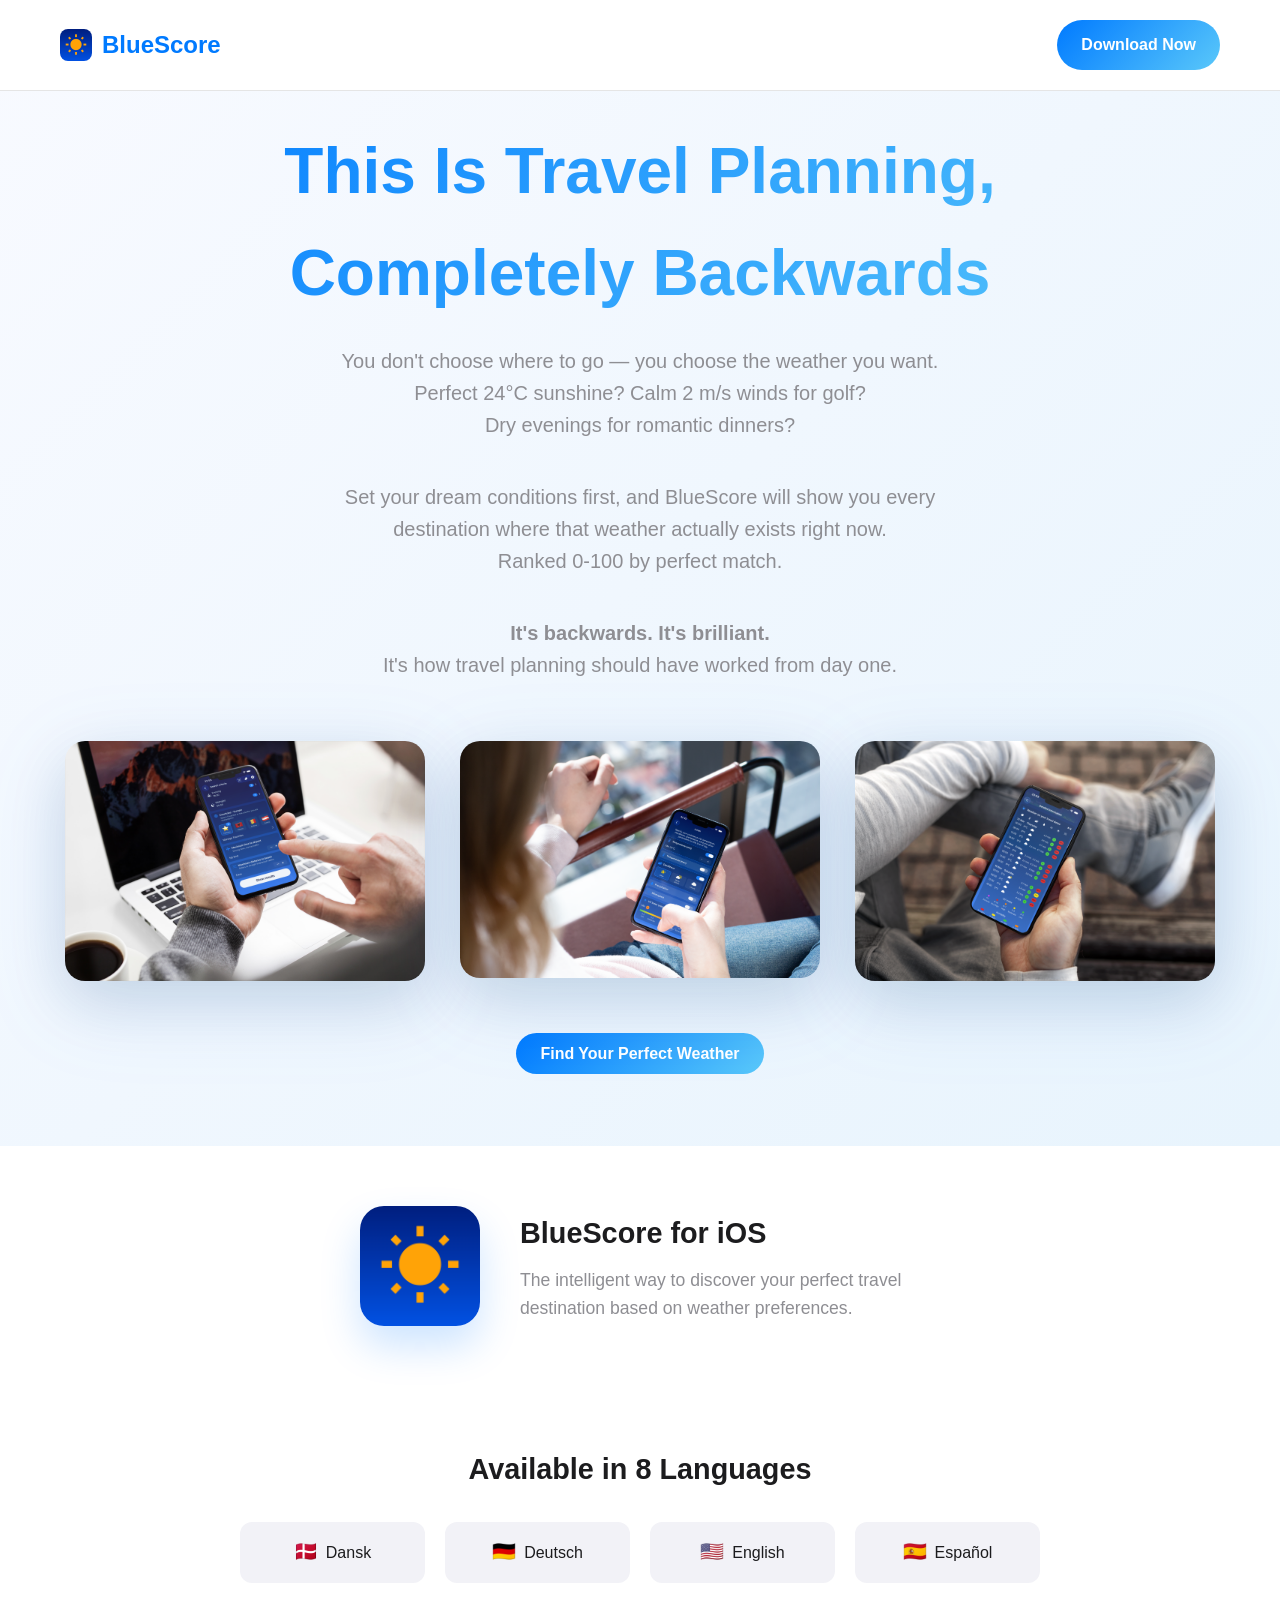
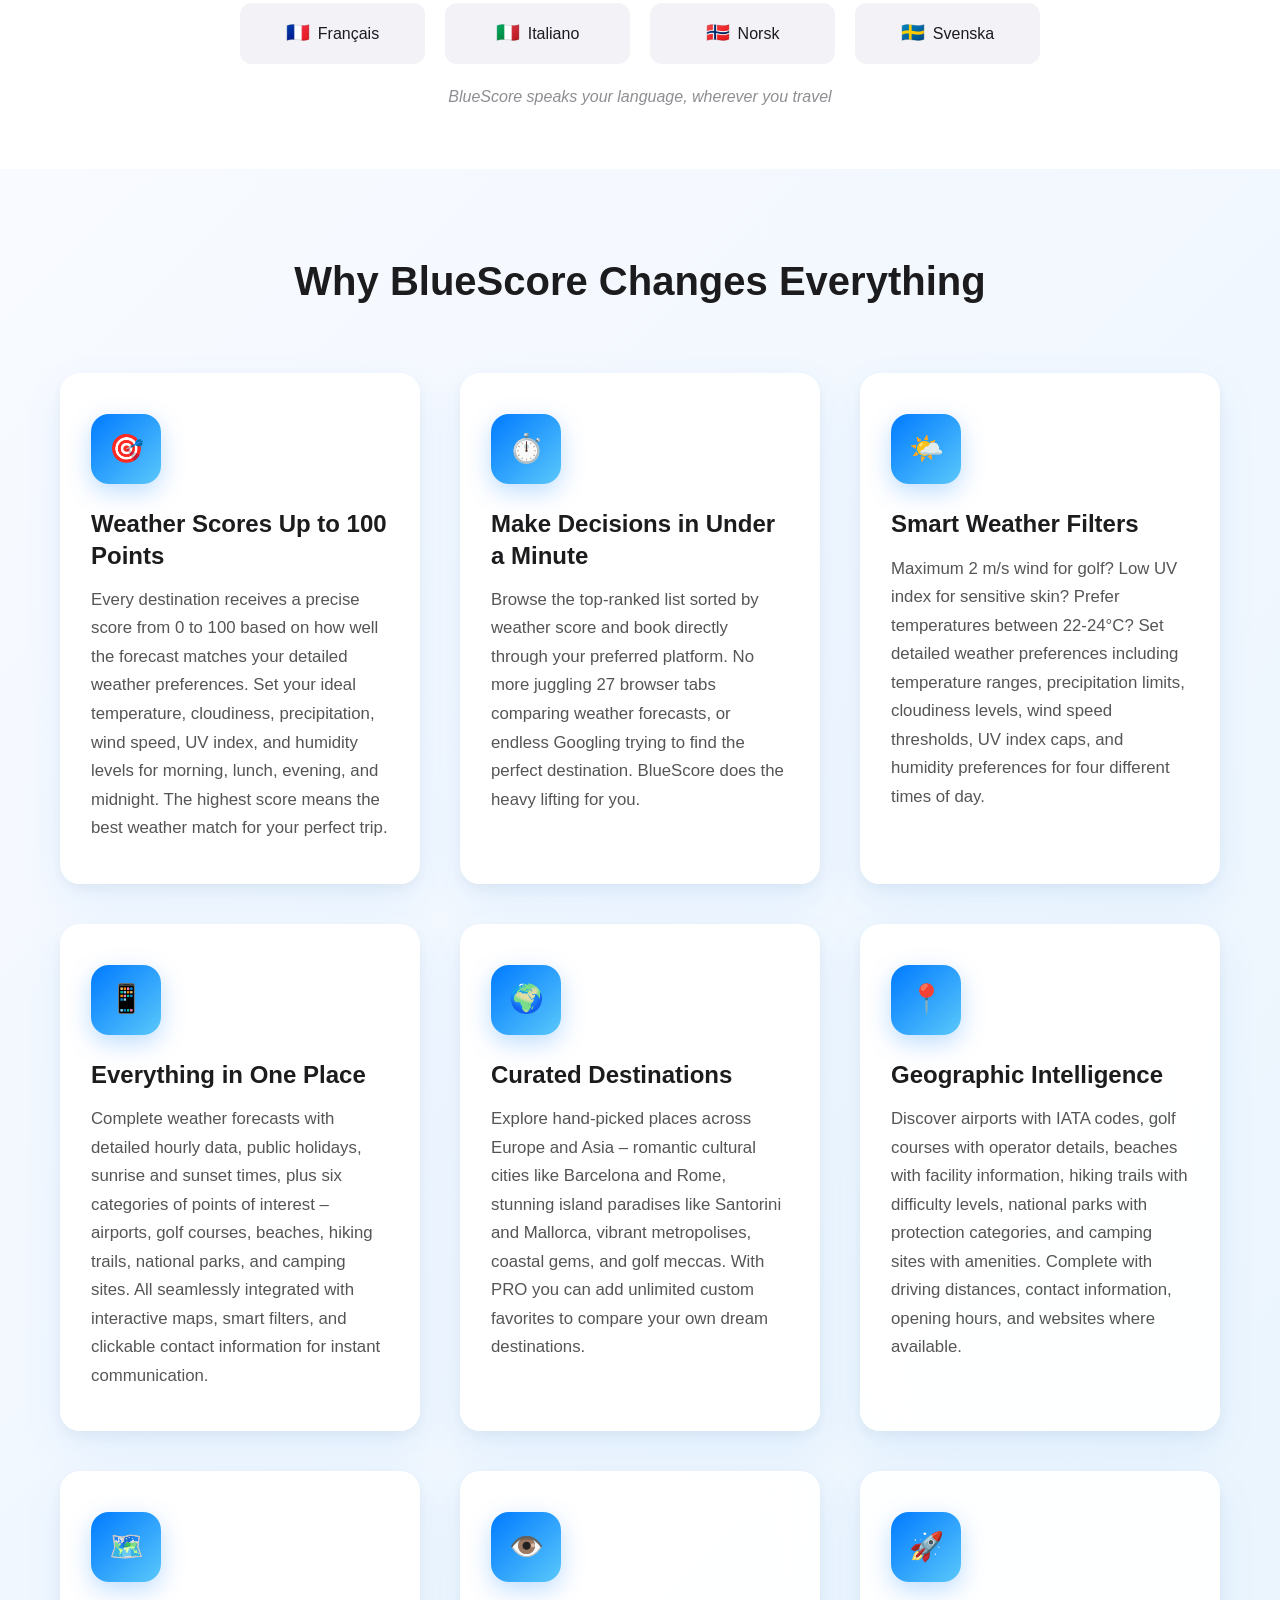
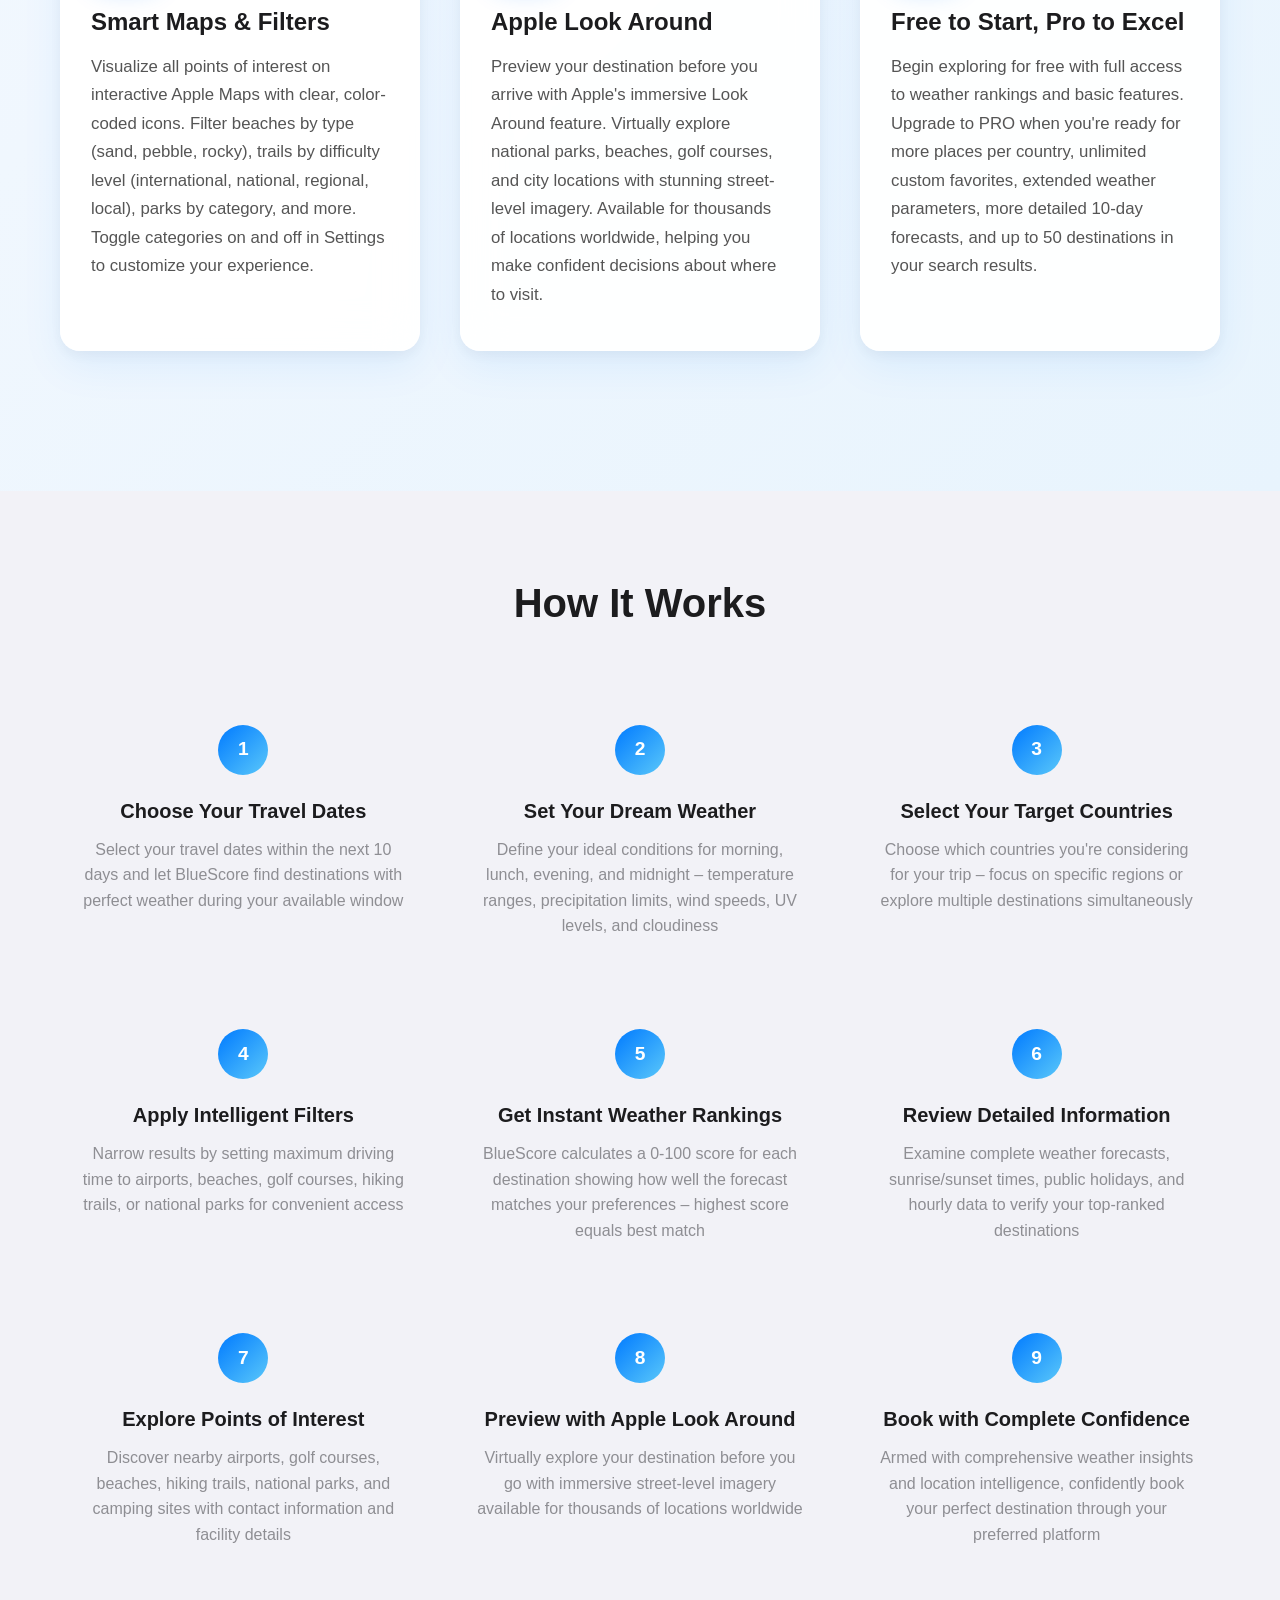
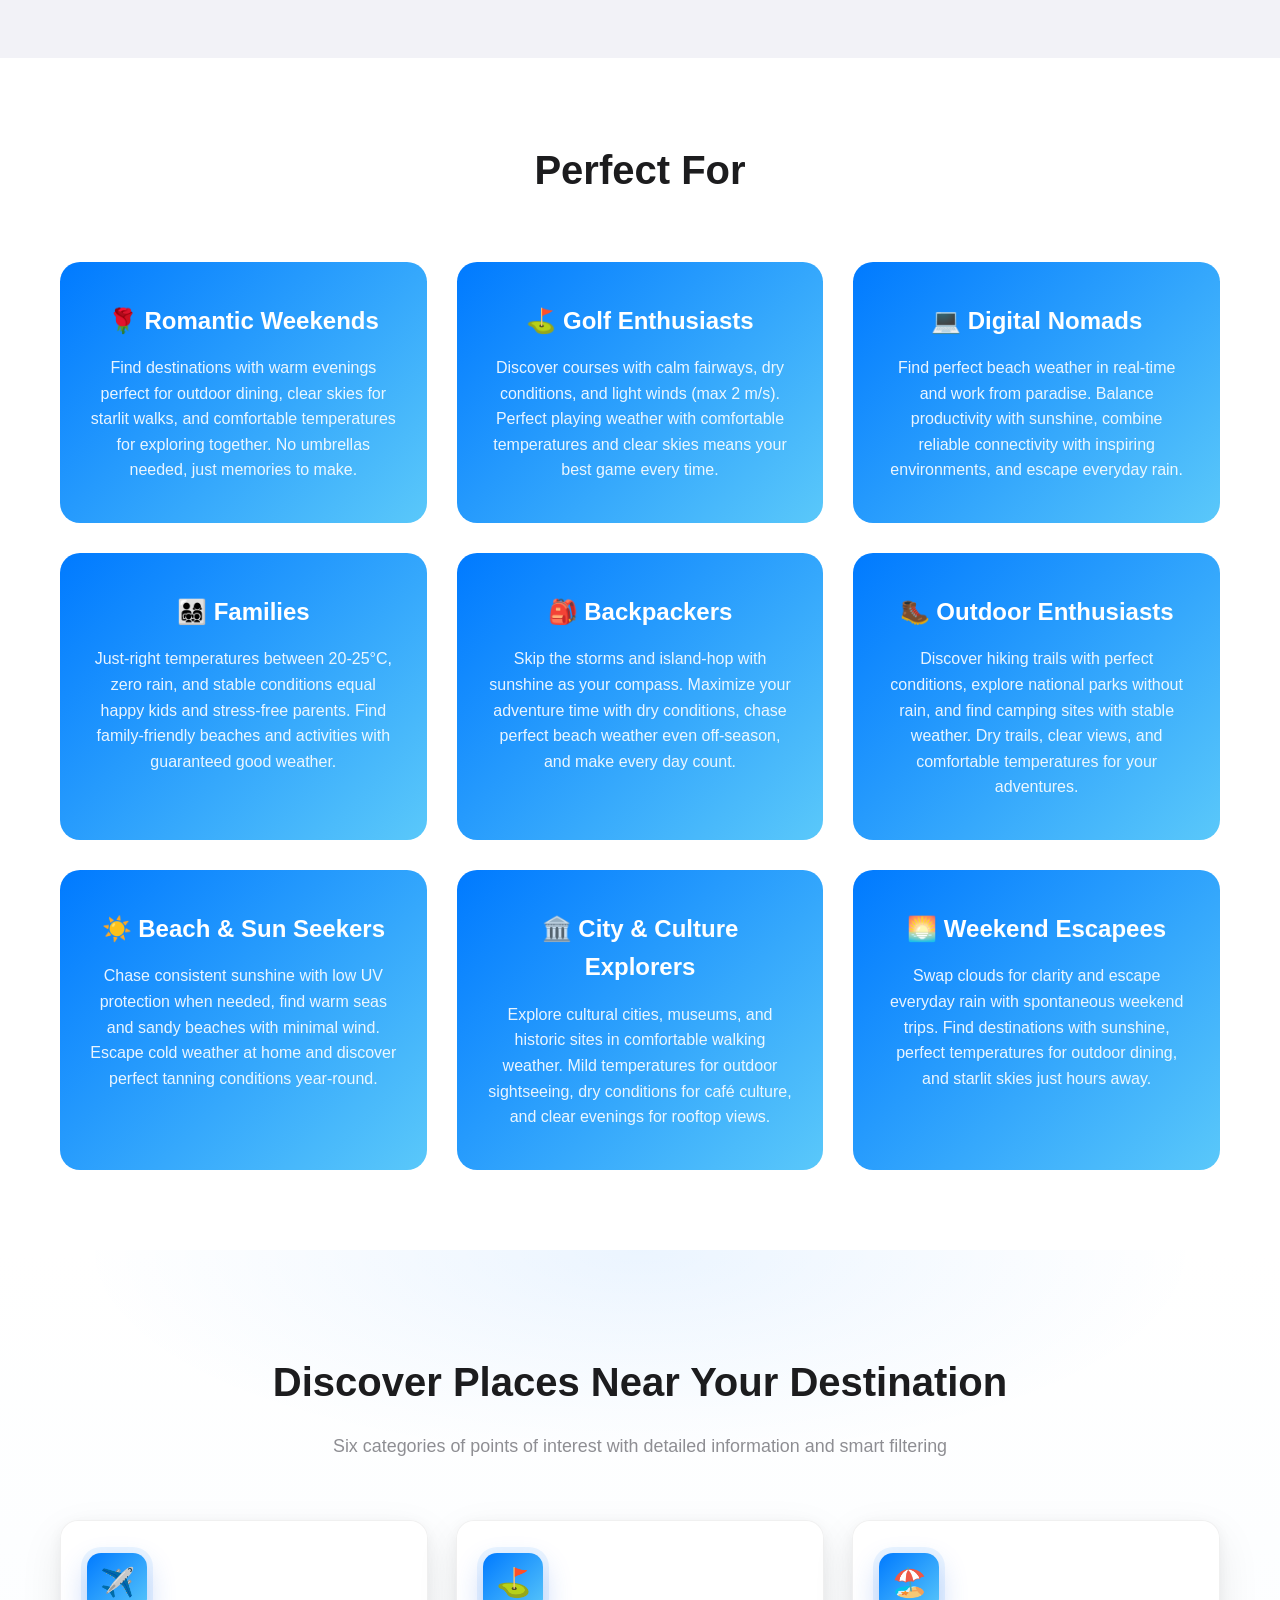
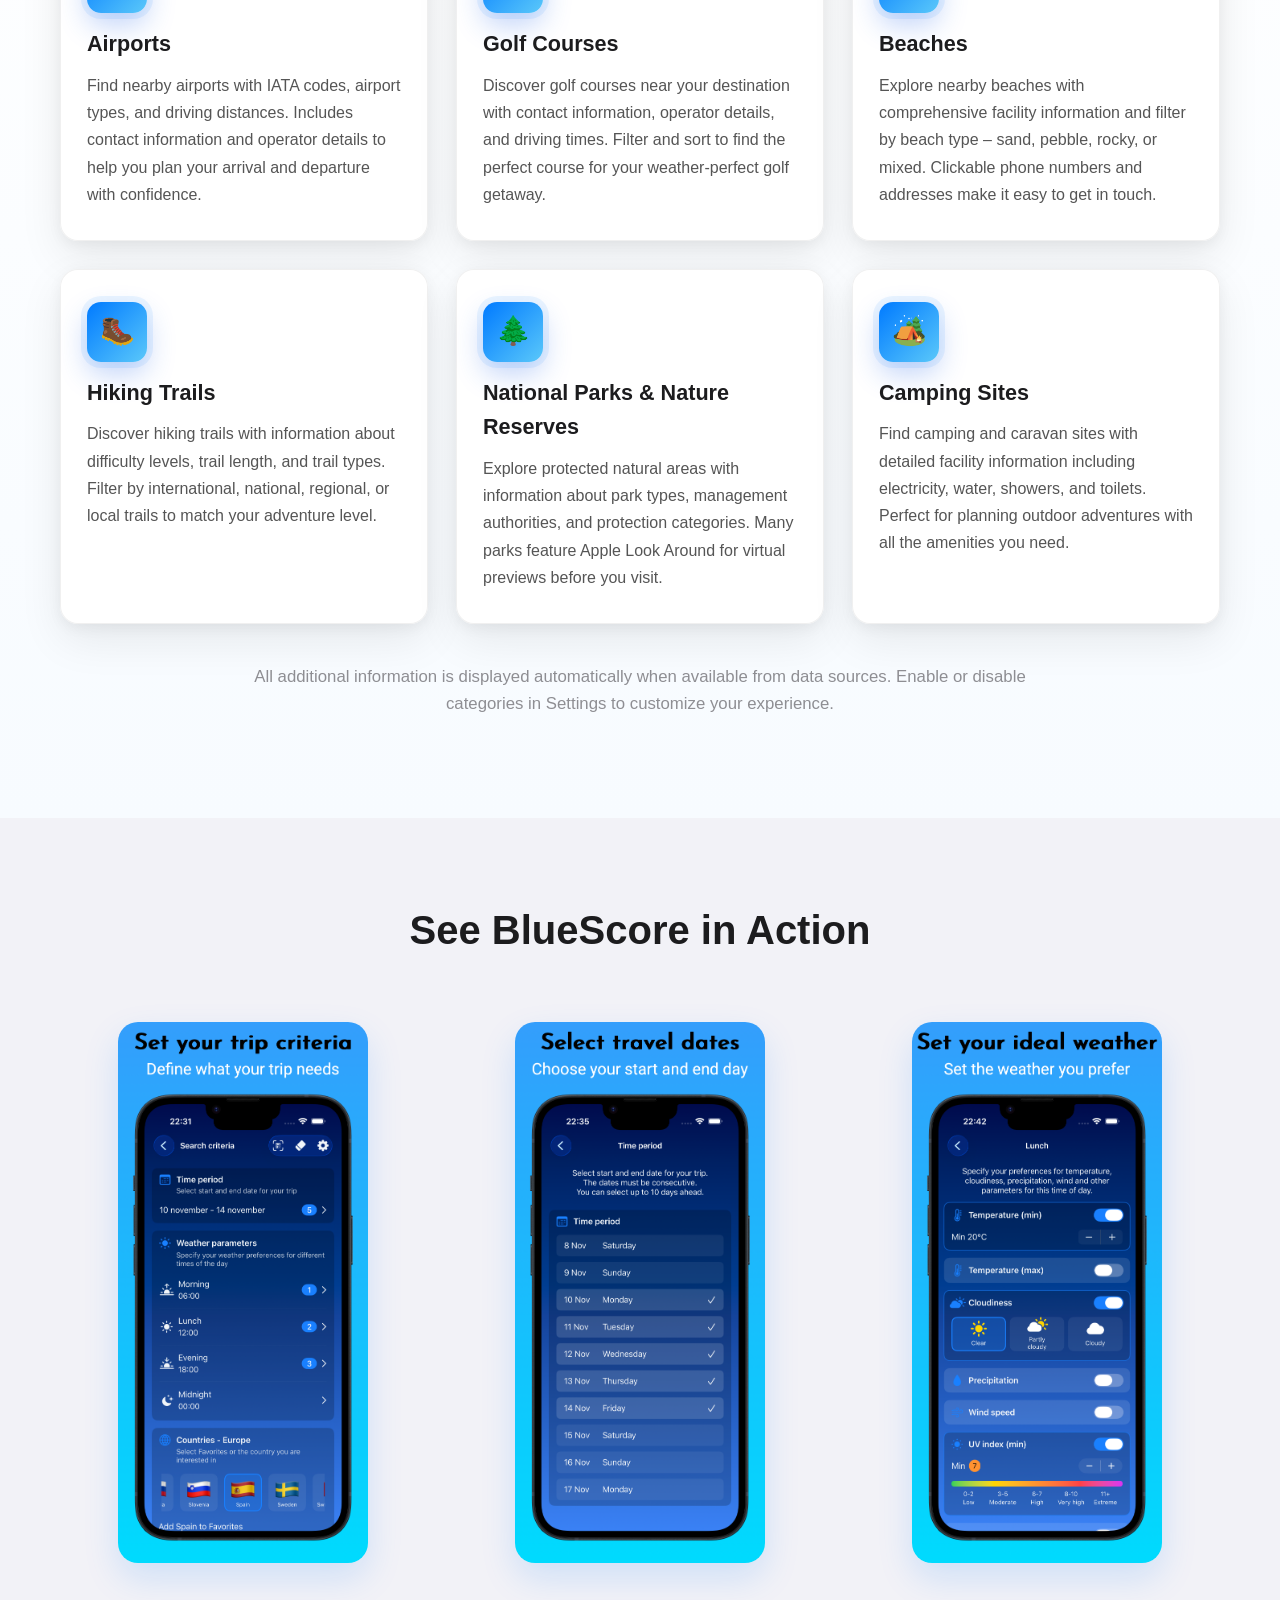
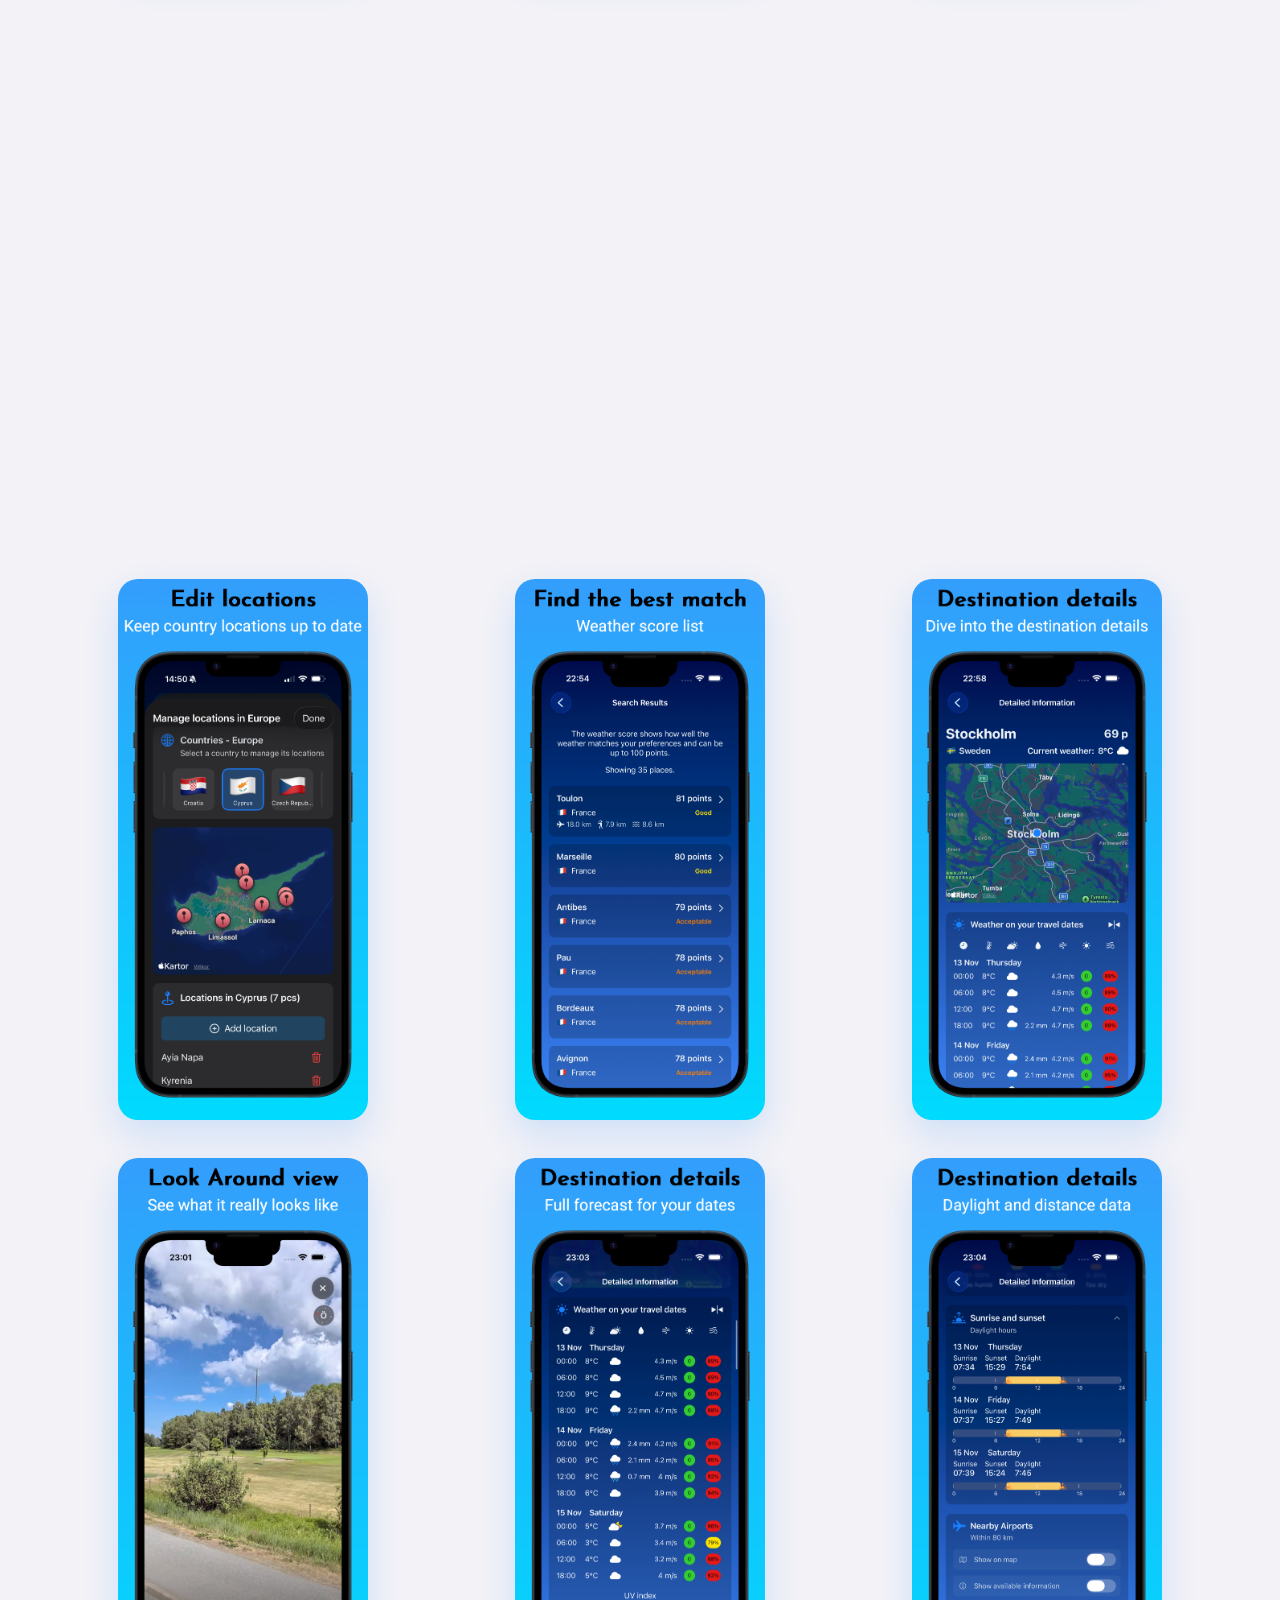
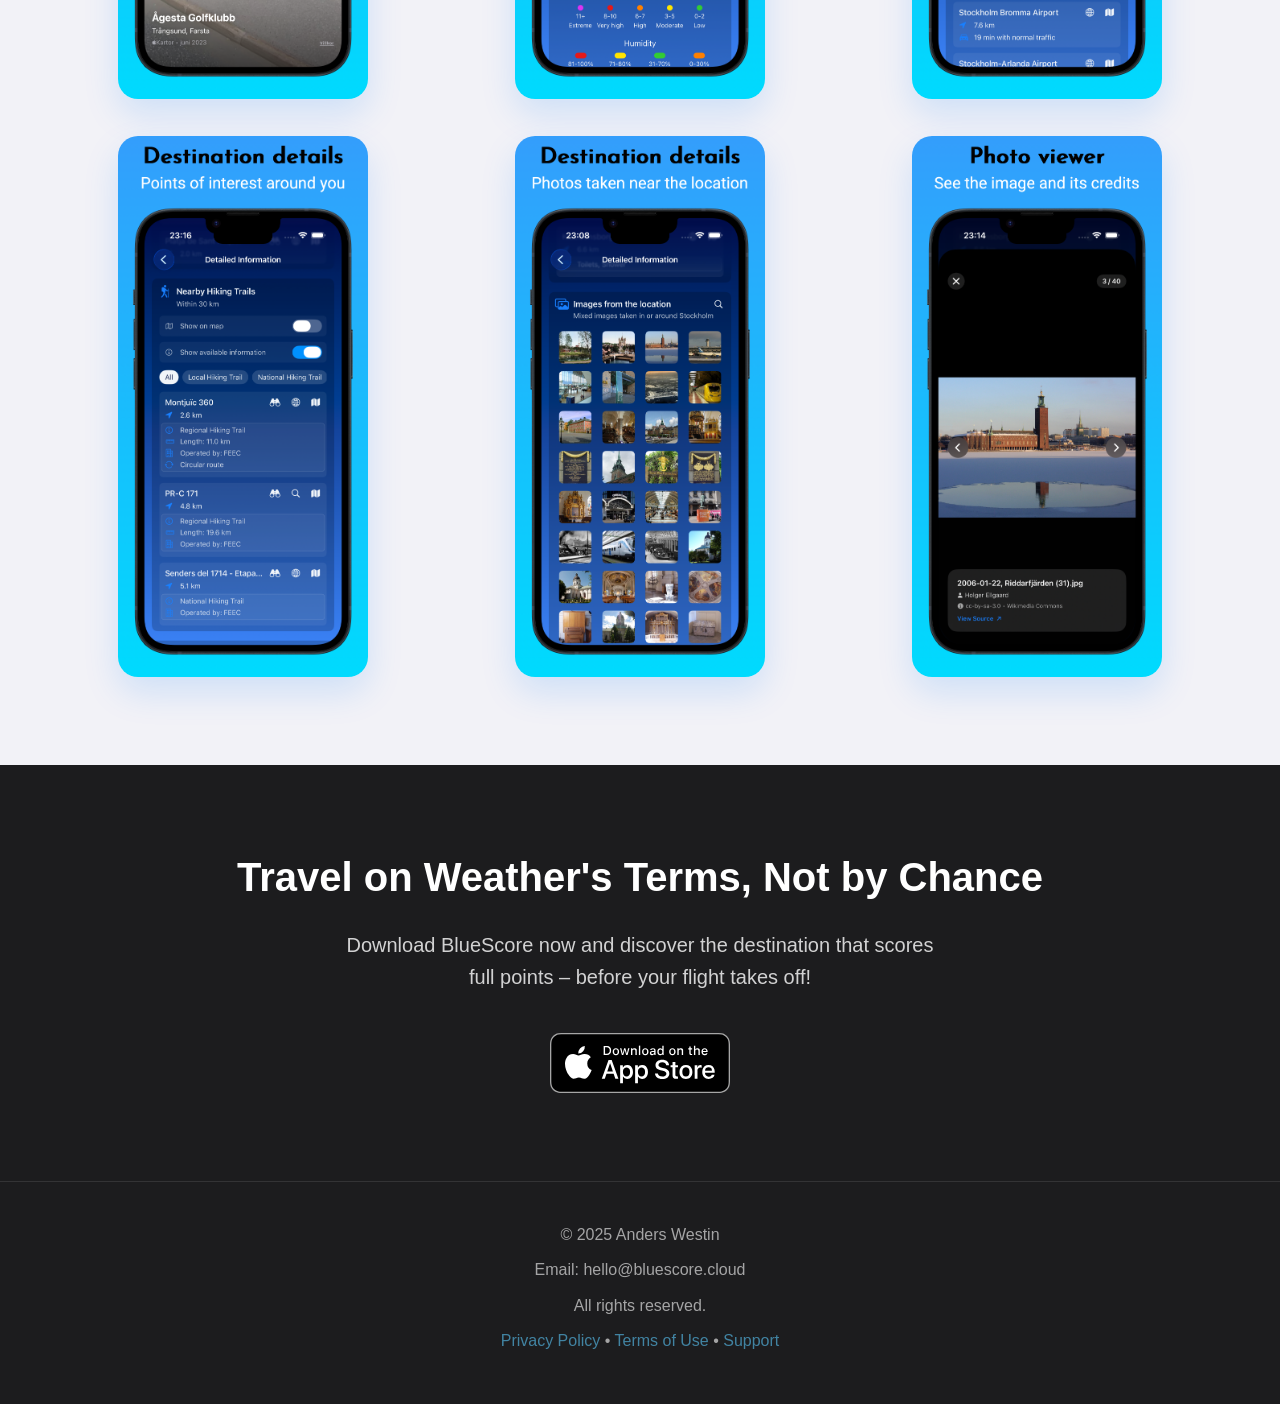
==== commit 9d3b642d: "Sync landing page from BlueScore@f418906 Source: andropandro/BlueScore (main) Commit: f4189064d350d3" ====
--- a/index.html
+++ b/index.html
@@ -8,17 +8,17 @@
     
     <!-- Open Graph / Facebook -->
     <meta property="og:type" content="website">
-    <meta property="og:url" content="https://bluescore.app/">
+    <meta property="og:url" content="https://www.bluescore.cloud/">
     <meta property="og:title" content="BlueScore - Weather-Ranked Travel Destinations">
     <meta property="og:description" content="Find your perfect travel destination based on weather preferences. BlueScore ranks destinations up to 100 points based on how well the forecast matches your ideal weather conditions.">
-    <meta property="og:image" content="https://bluescore.app/images/og-image.png">
+    <meta property="og:image" content="https://www.bluescore.cloud/images/og-image.png">
 
     <!-- Twitter -->
     <meta property="twitter:card" content="summary_large_image">
-    <meta property="twitter:url" content="https://bluescore.app/">
+    <meta property="twitter:url" content="https://www.bluescore.cloud/">
     <meta property="twitter:title" content="BlueScore - Weather-Ranked Travel Destinations">
     <meta property="twitter:description" content="Find your perfect travel destination based on weather preferences. BlueScore ranks destinations up to 100 points based on how well the forecast matches your ideal weather conditions.">
-    <meta property="twitter:image" content="https://bluescore.app/images/twitter-image.png">
+    <meta property="twitter:image" content="https://www.bluescore.cloud/images/twitter-image.png">
 
     <style>
         :root {
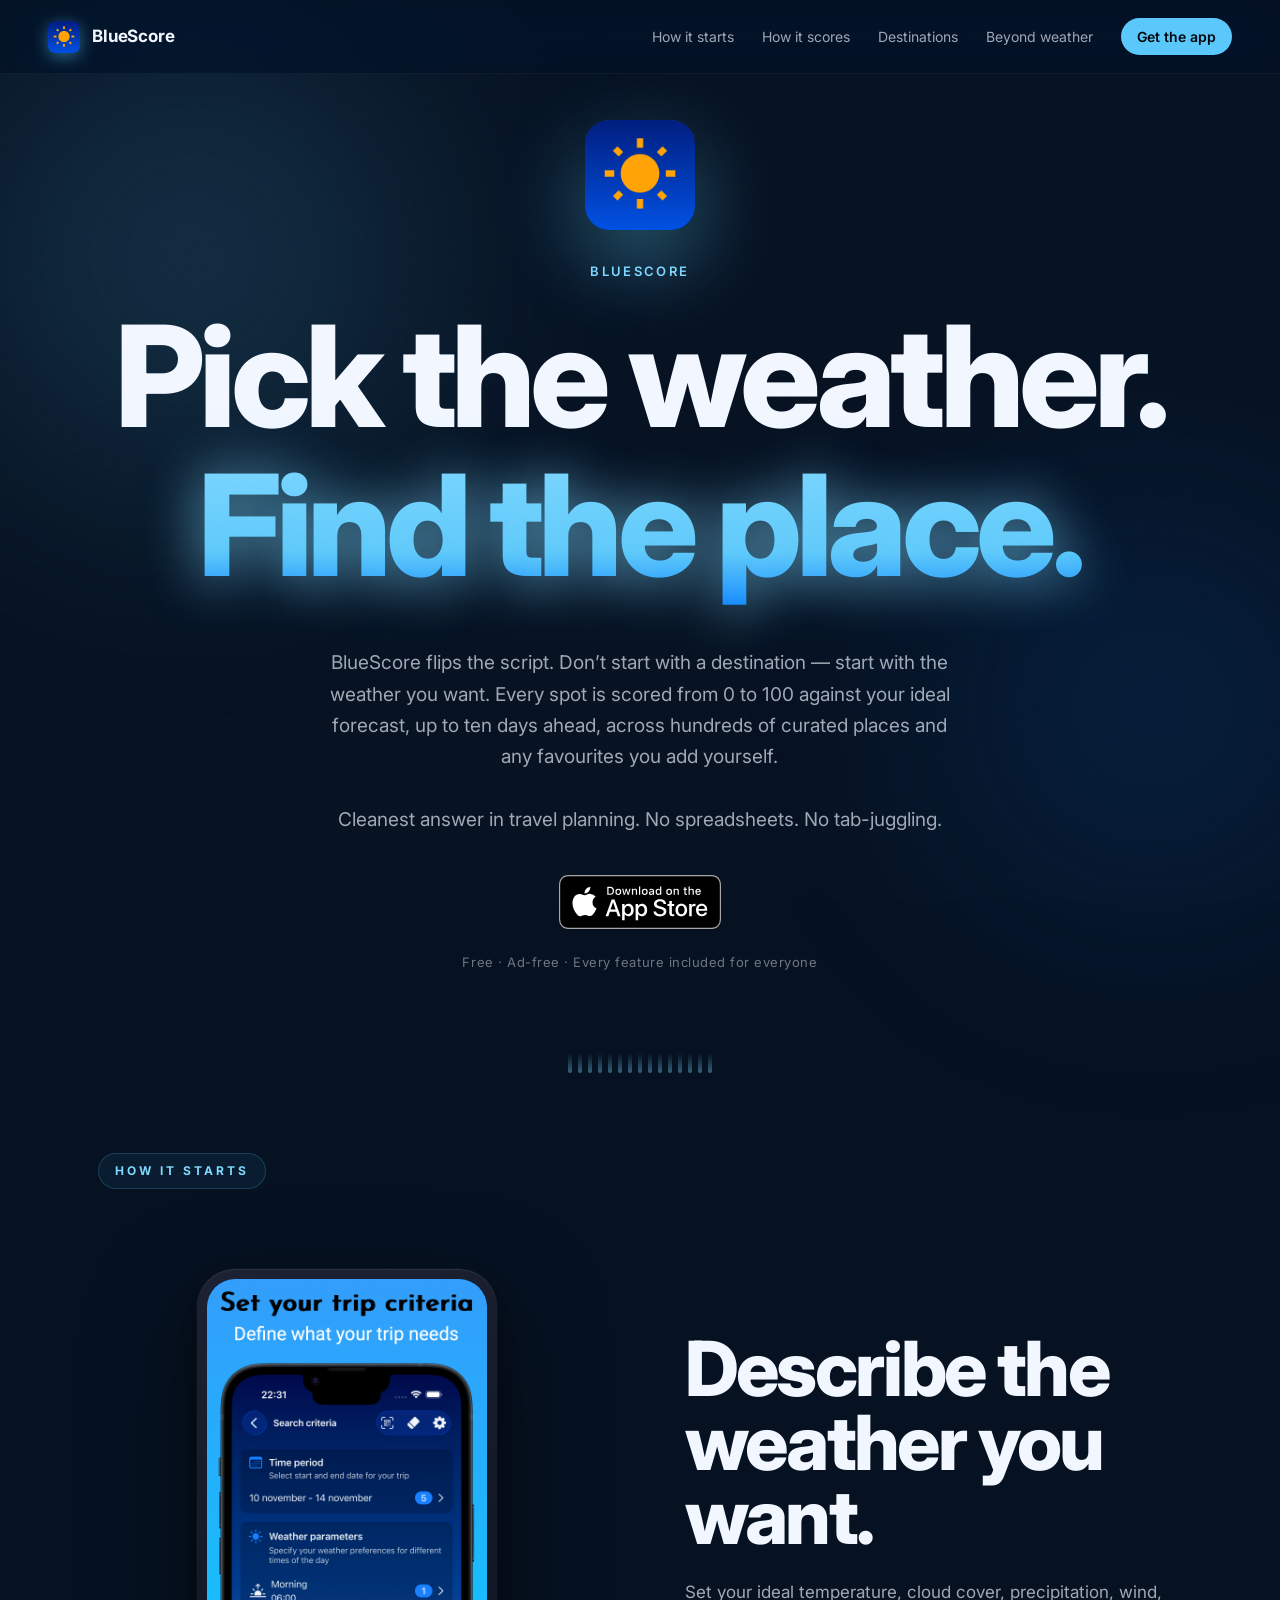
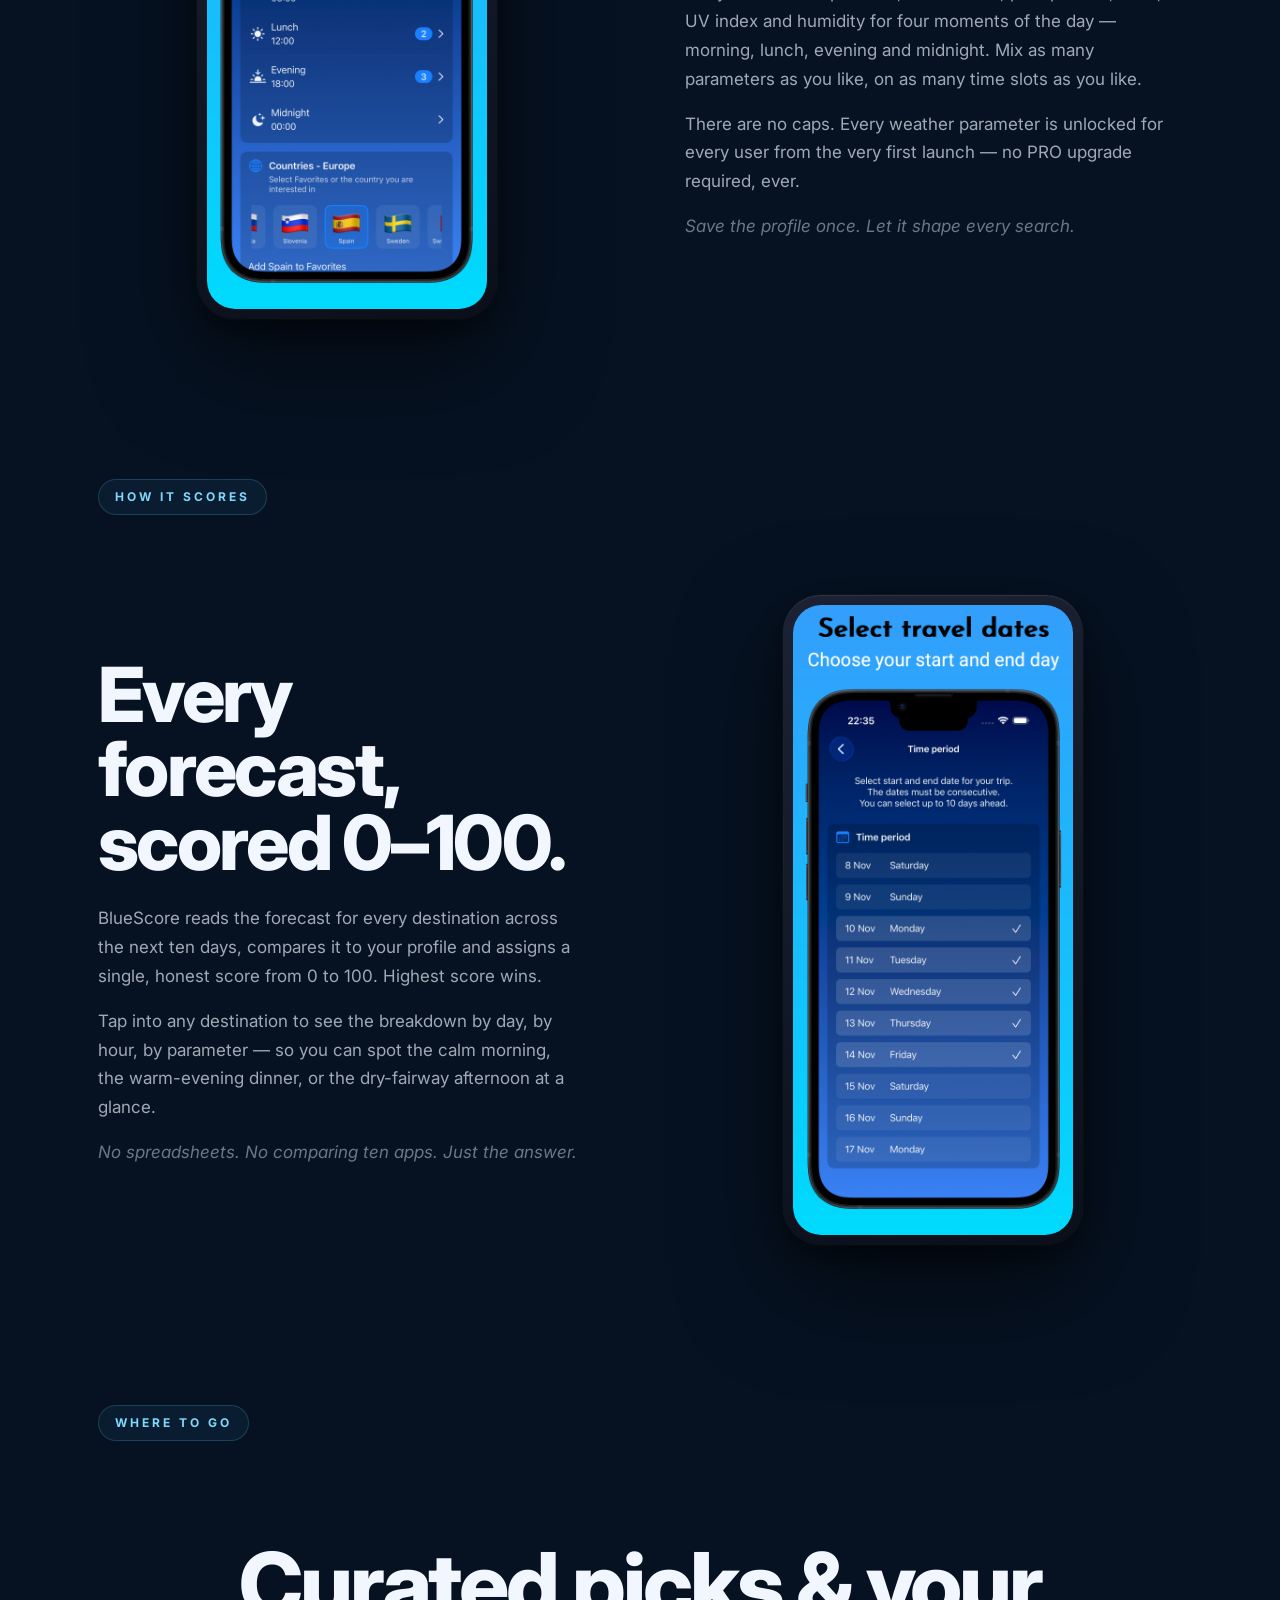
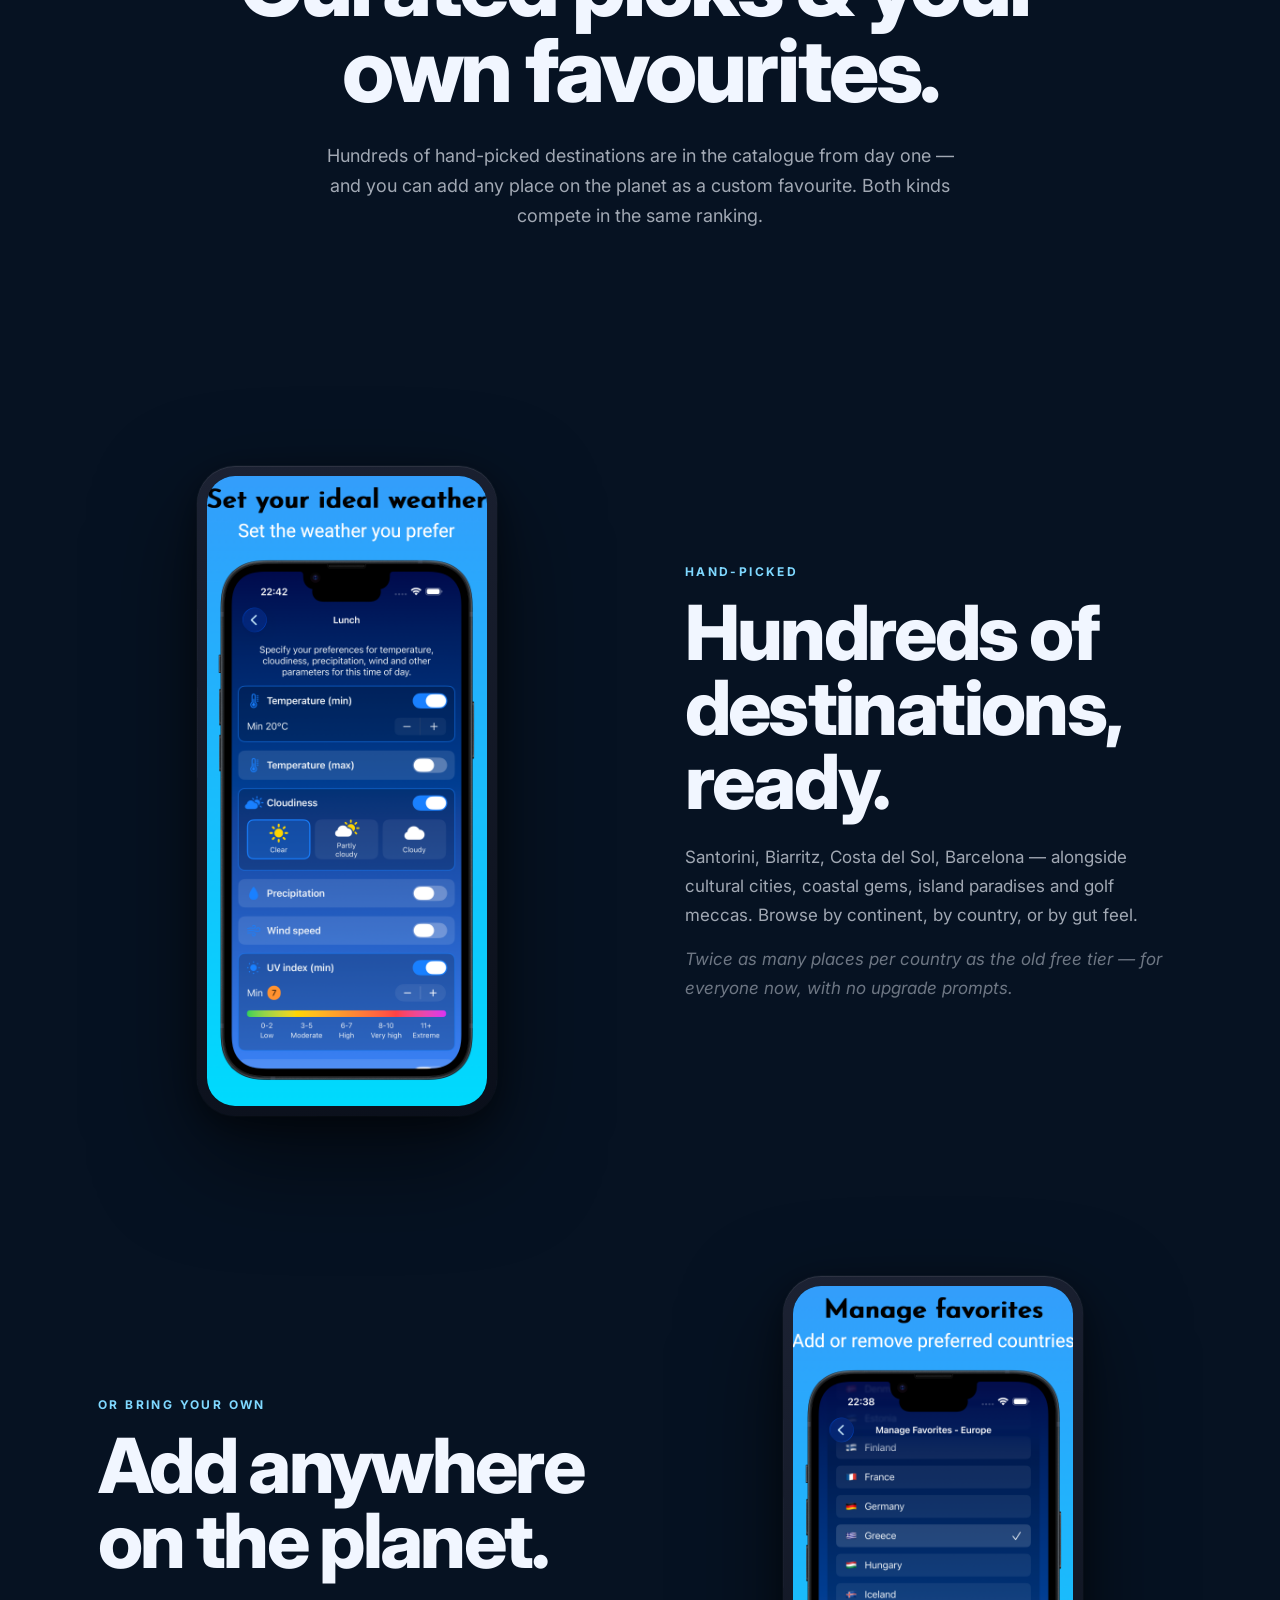
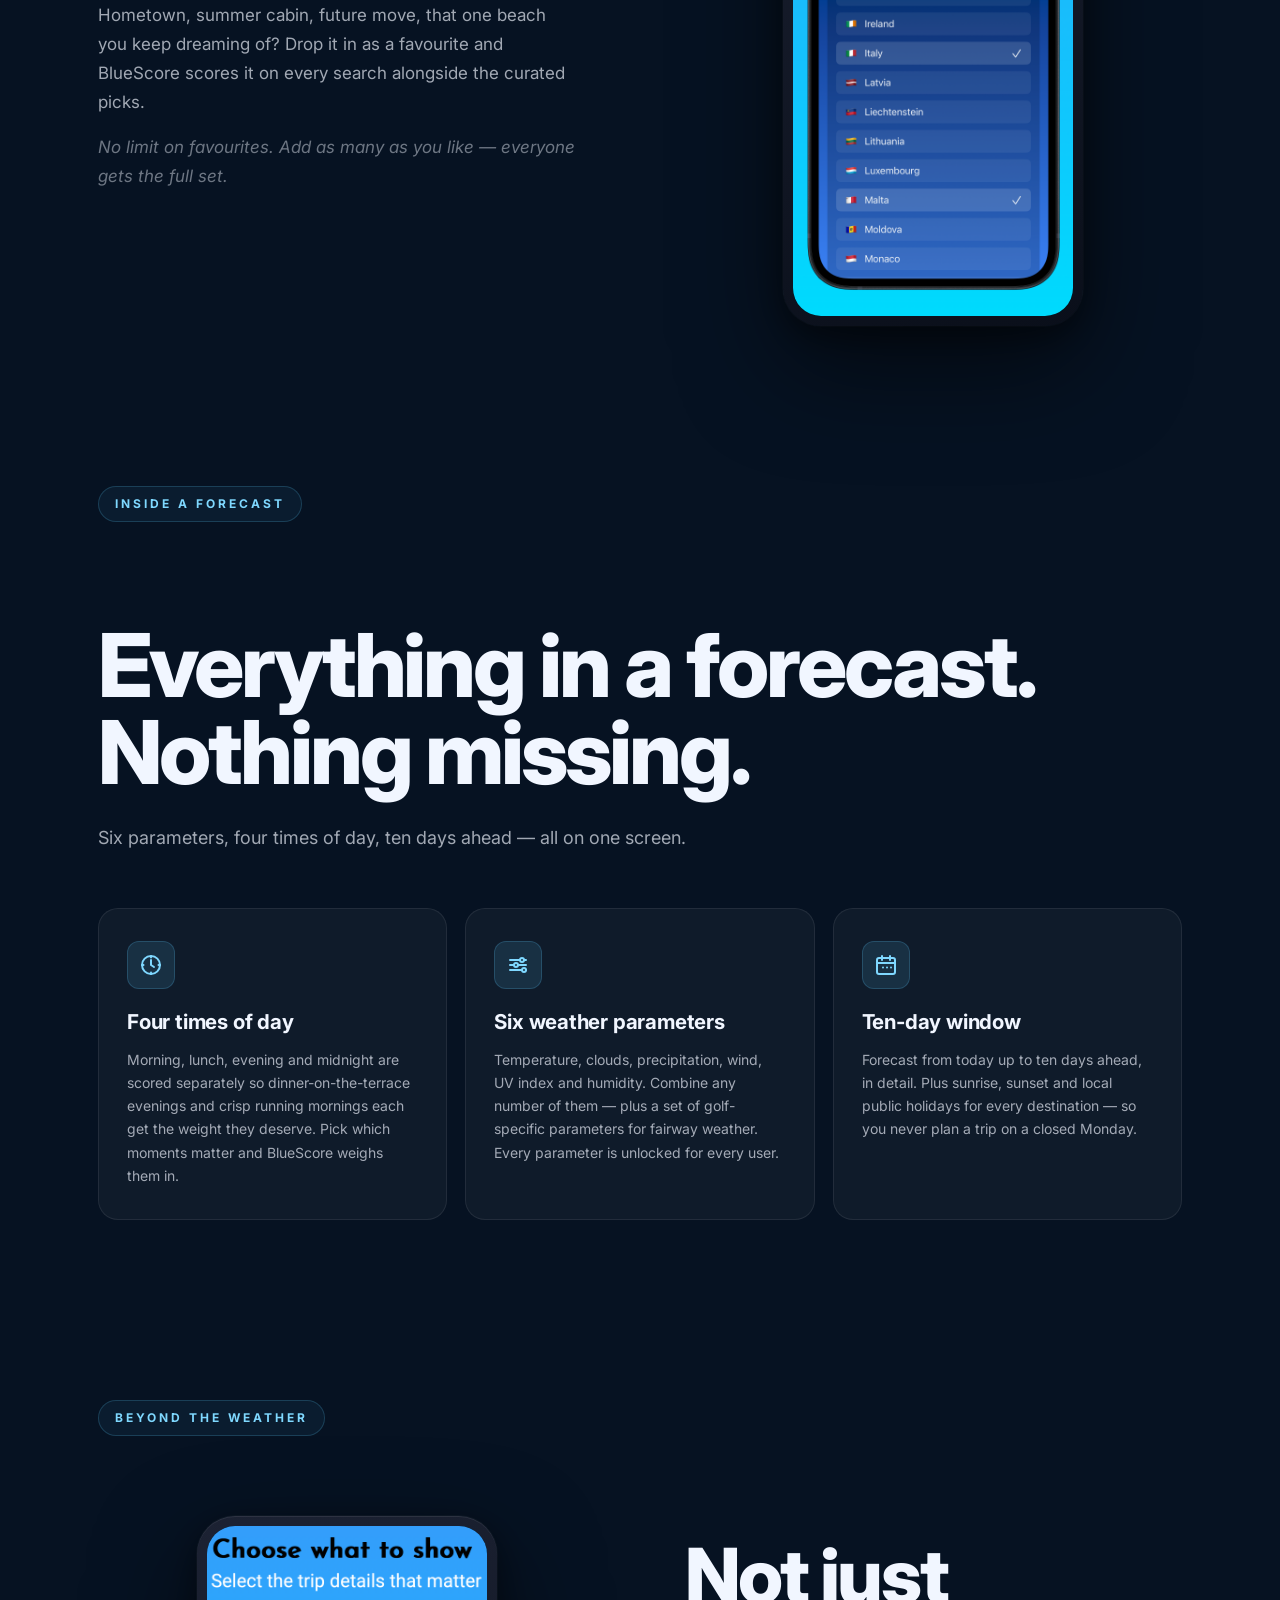
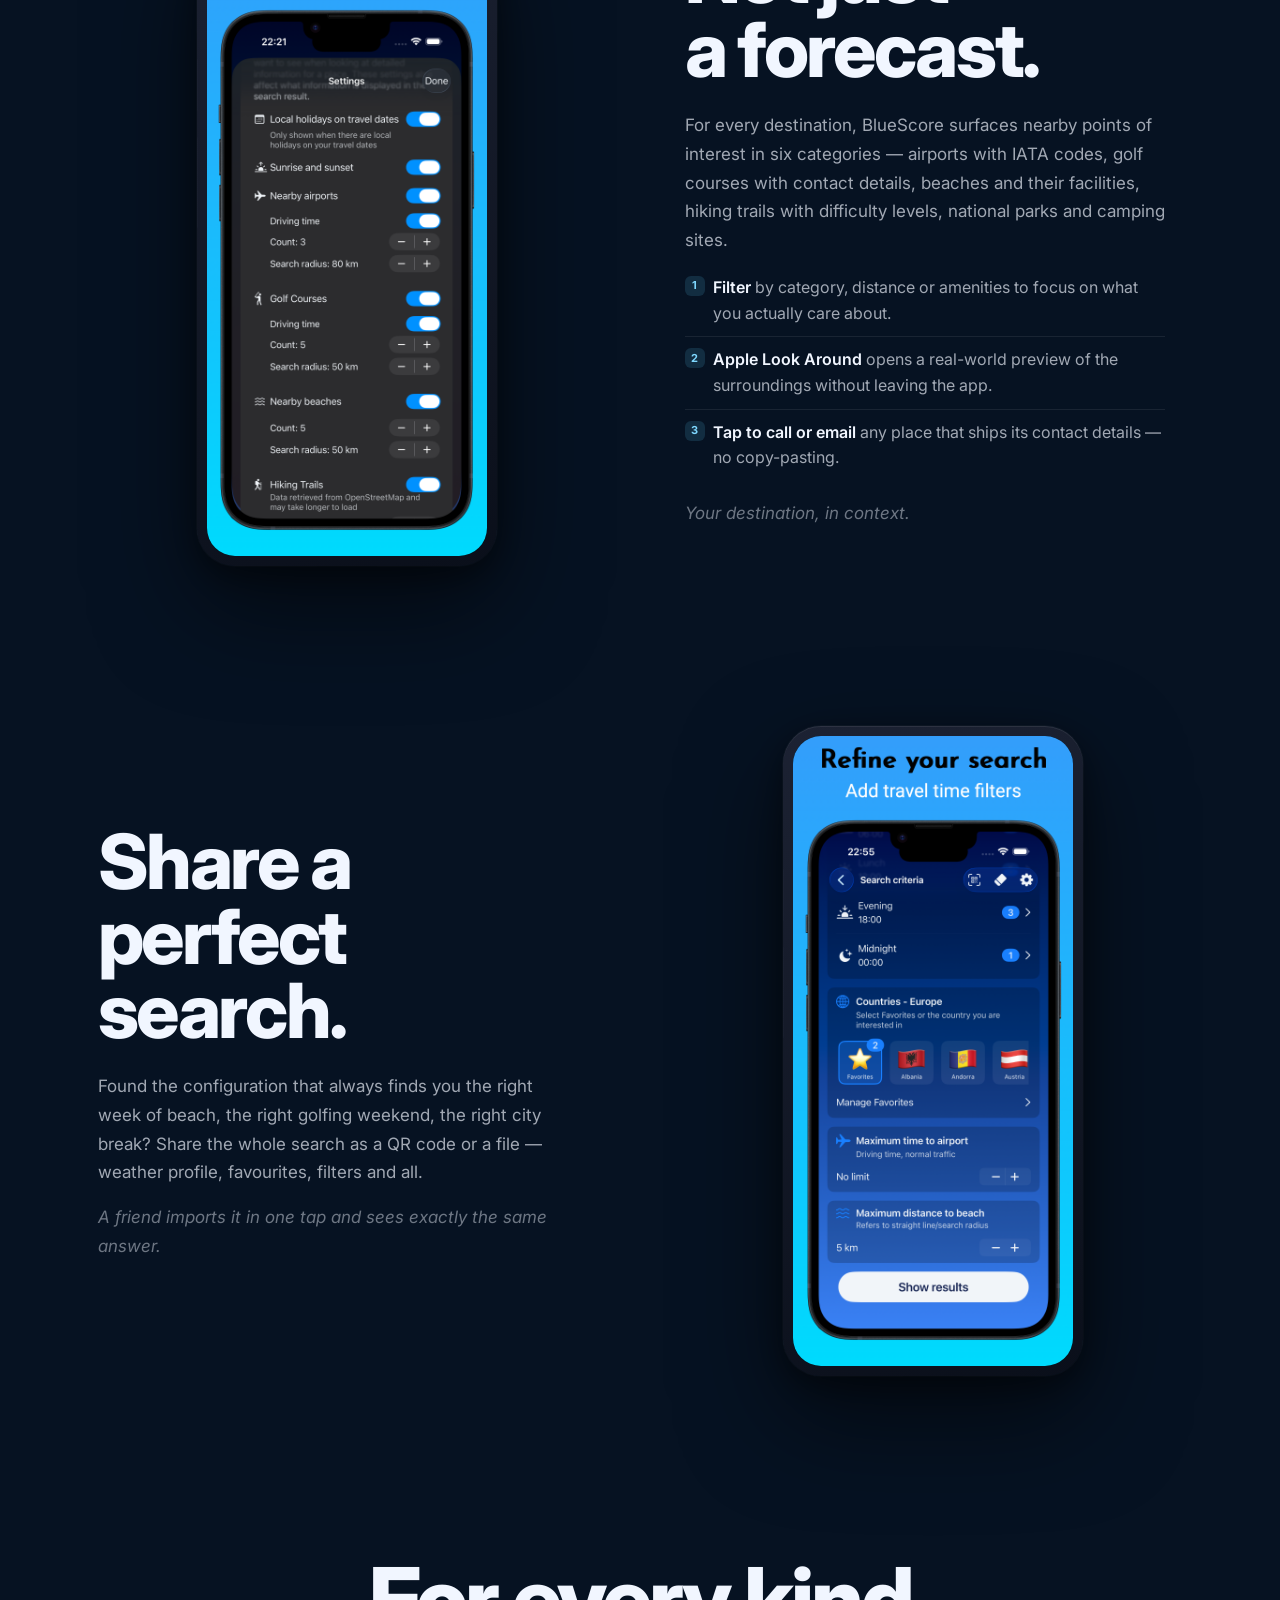
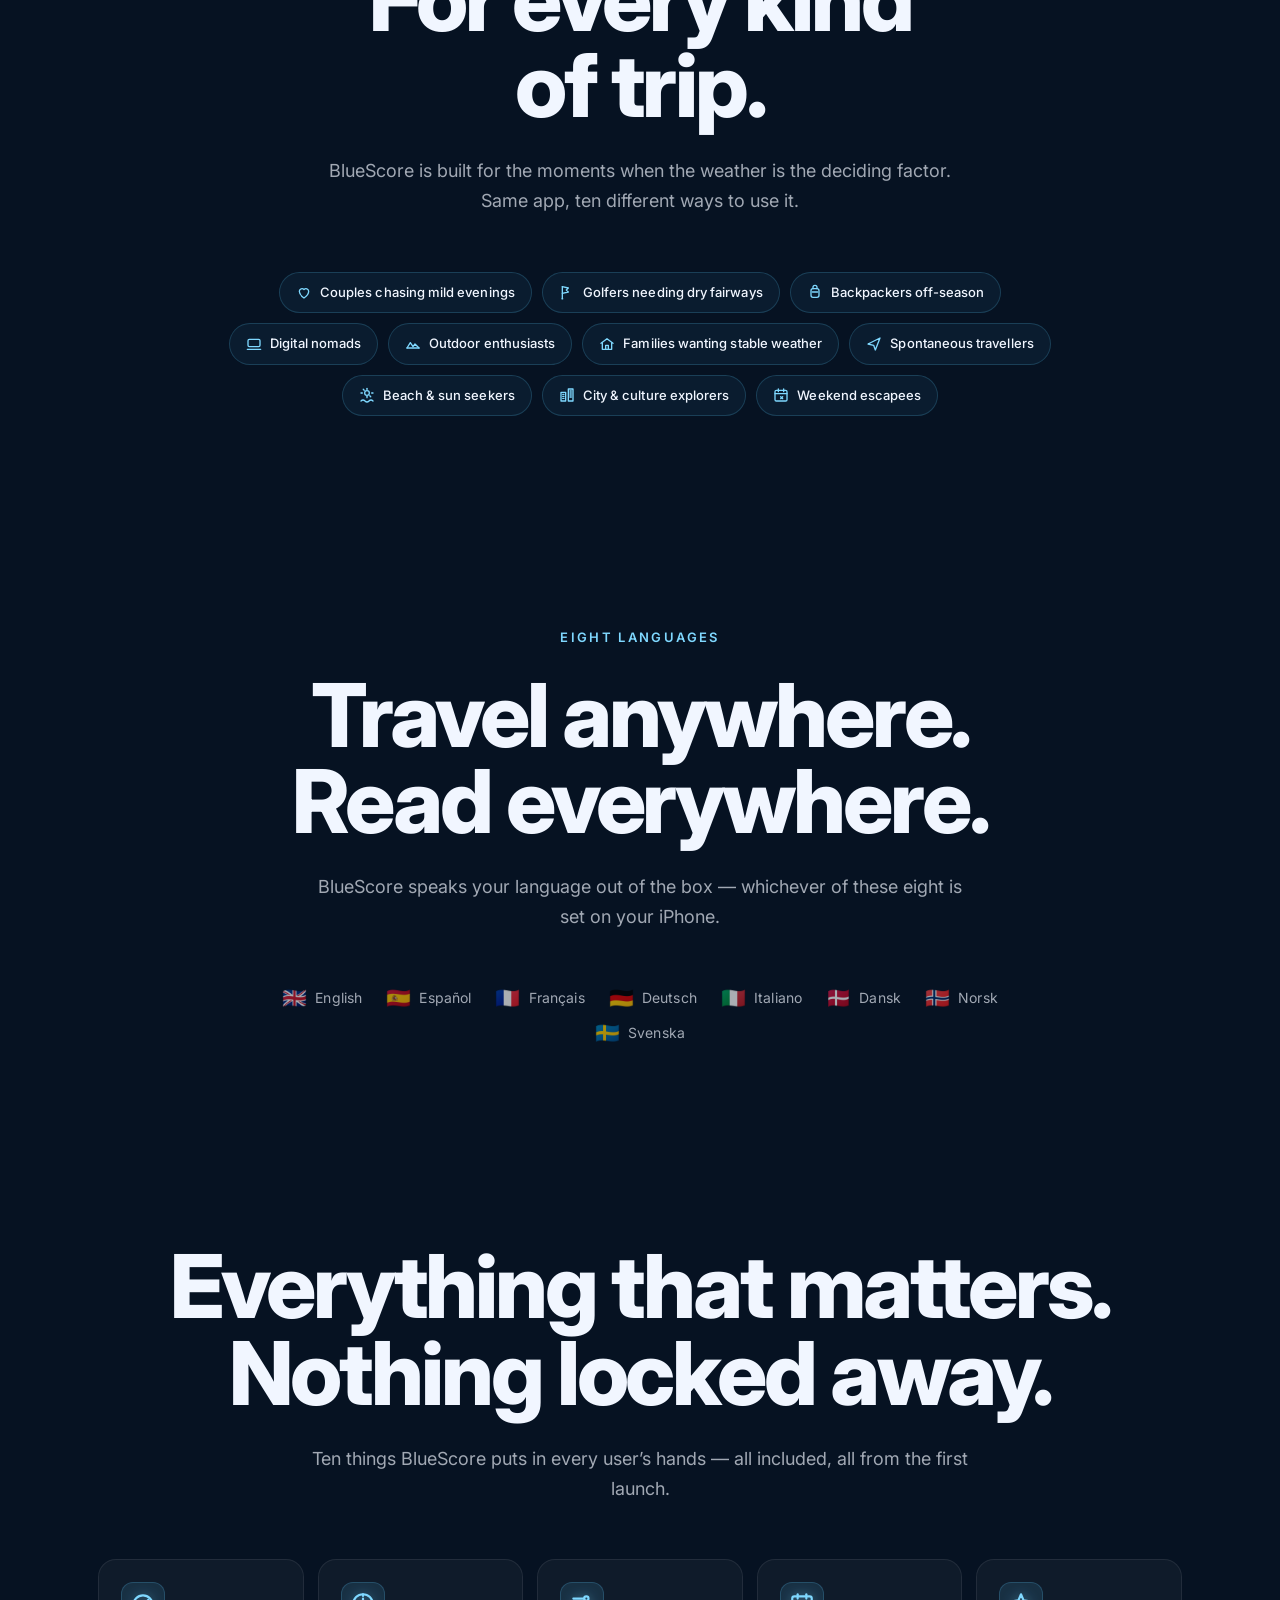
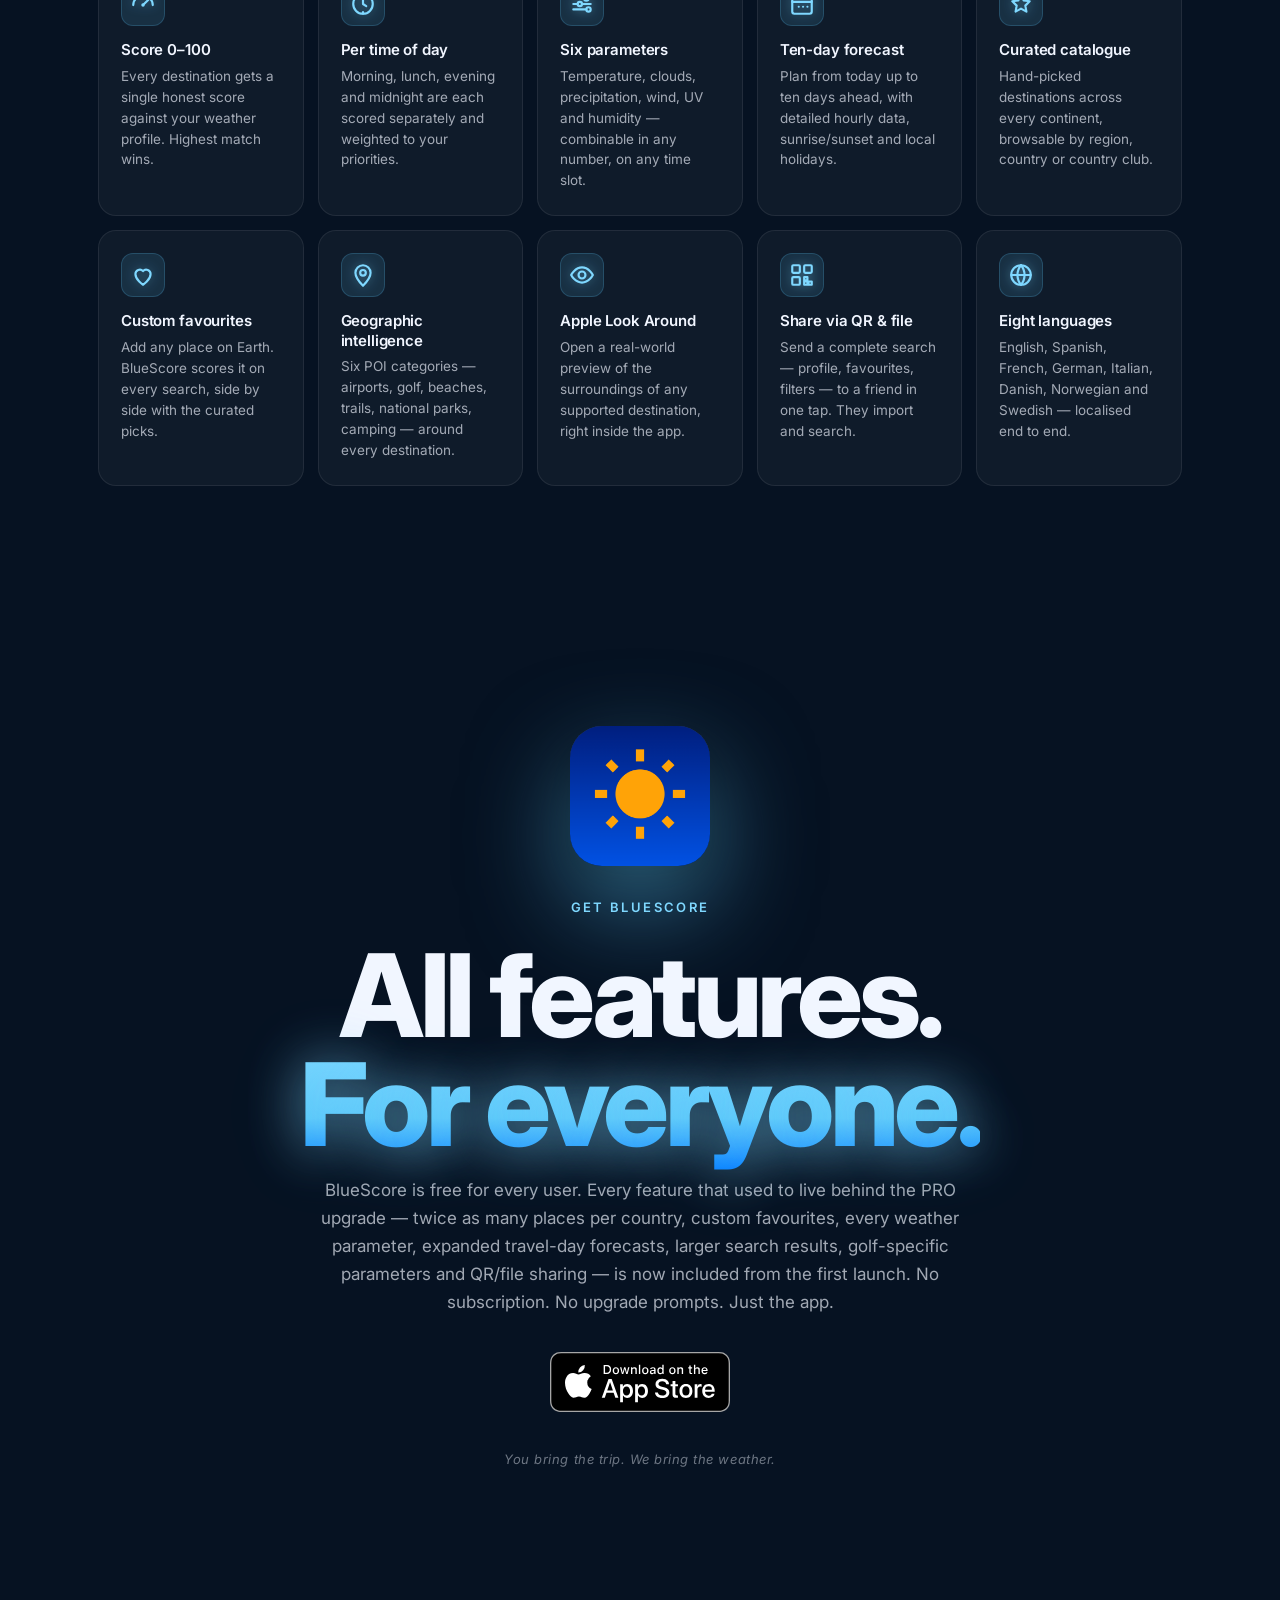
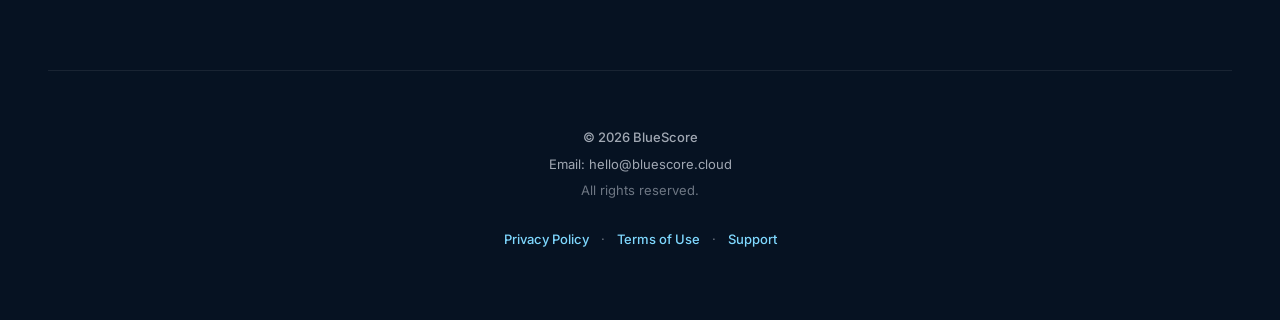
==== commit 5dd1cf7d: "Sync landing page from BlueScore@69ef1db Source: andropandro/BlueScore (main) Commit: 69ef1db53a2c15" ====
--- a/index.html
+++ b/index.html
@@ -1,1433 +1,502 @@
 <!DOCTYPE html>
 <html lang="en">
 <head>
-    <meta charset="UTF-8">
-    <meta name="viewport" content="width=device-width, initial-scale=1.0">
-    <title>BlueScore - Weather-Ranked Travel Destinations</title>
-    <meta name="description" content="Find your perfect travel destination based on weather preferences. BlueScore ranks destinations up to 100 points based on how well the forecast matches your ideal weather conditions.">
-    
-    <!-- Open Graph / Facebook -->
-    <meta property="og:type" content="website">
-    <meta property="og:url" content="https://www.bluescore.cloud/">
-    <meta property="og:title" content="BlueScore - Weather-Ranked Travel Destinations">
-    <meta property="og:description" content="Find your perfect travel destination based on weather preferences. BlueScore ranks destinations up to 100 points based on how well the forecast matches your ideal weather conditions.">
-    <meta property="og:image" content="https://www.bluescore.cloud/images/og-image.png">
+    <meta charset="UTF-8" />
+    <meta name="viewport" content="width=device-width, initial-scale=1.0" />
+    <title>BlueScore &mdash; Pick the weather. Find the place.</title>
+    <meta name="description" content="BlueScore flips travel planning. Describe the weather you want, and the app ranks destinations 0&ndash;100 against your ideal forecast up to ten days ahead. Free, ad-free, every feature included for everyone." />
+    <meta name="theme-color" content="#061222" />
+
+    <!-- Open Graph -->
+    <meta property="og:title" content="BlueScore &mdash; Pick the weather. Find the place." />
+    <meta property="og:description" content="Describe the weather you want, and BlueScore ranks destinations 0&ndash;100 against your ideal forecast up to ten days ahead. All features included for everyone, no PRO upgrade." />
+    <meta property="og:image" content="https://www.bluescore.cloud/BlueScore-iOS.png" />
+    <meta property="og:type" content="website" />
+    <meta property="og:url" content="https://www.bluescore.cloud/" />
 
     <!-- Twitter -->
-    <meta property="twitter:card" content="summary_large_image">
-    <meta property="twitter:url" content="https://www.bluescore.cloud/">
-    <meta property="twitter:title" content="BlueScore - Weather-Ranked Travel Destinations">
-    <meta property="twitter:description" content="Find your perfect travel destination based on weather preferences. BlueScore ranks destinations up to 100 points based on how well the forecast matches your ideal weather conditions.">
-    <meta property="twitter:image" content="https://www.bluescore.cloud/images/twitter-image.png">
-
-    <style>
-        :root {
-            --primary-blue: #007AFF;
-            --secondary-blue: #5AC8FA;
-            --dark-blue: #0051D5;
-            --light-gray: #F2F2F7;
-            --medium-gray: #8E8E93;
-            --dark-gray: #1C1C1E;
-            --white: #FFFFFF;
-            --gradient: linear-gradient(135deg, var(--primary-blue) 0%, var(--secondary-blue) 100%);
-        }
-
-        * {
-            margin: 0;
-            padding: 0;
-            box-sizing: border-box;
-        }
-
-        body {
-            font-family: -apple-system, BlinkMacSystemFont, 'Segoe UI', Roboto, Oxygen, Ubuntu, Cantarell, sans-serif;
-            line-height: 1.6;
-            color: var(--dark-gray);
-            background: var(--white);
-        }
-
-        .container {
-            max-width: 1200px;
-            margin: 0 auto;
-            padding: 0 20px;
-        }
-
-        /* Header */
-        header {
-            padding: 20px 0;
-            background: rgba(255, 255, 255, 0.95);
-            backdrop-filter: blur(20px);
-            position: fixed;
-            top: 0;
-            left: 0;
-            right: 0;
-            z-index: 1000;
-            border-bottom: 1px solid rgba(0, 0, 0, 0.1);
-        }
-
-        .header-content {
-            display: flex;
-            justify-content: space-between;
-            align-items: center;
-        }
-
-        .logo {
-            display: flex;
-            align-items: center;
-            gap: 10px;
-            font-size: 24px;
-            font-weight: 700;
-            color: var(--primary-blue);
-            text-decoration: none;
-        }
-
-        .logo img {
-            width: 32px;
-            height: 32px;
-            border-radius: 8px;
-        }
-
-        .download-btn {
-            background: var(--gradient);
-            color: white;
-            padding: 12px 24px;
-            border-radius: 25px;
-            text-decoration: none;
-            font-weight: 600;
-            transition: transform 0.2s ease, box-shadow 0.2s ease;
-            border: none;
-            cursor: pointer;
-        }
-
-        .download-btn:hover {
-            transform: translateY(-2px);
-            box-shadow: 0 10px 25px rgba(0, 122, 255, 0.3);
-        }
-
-        /* Hero Section */
-        .hero {
-          padding: 120px 0 80px;
-          text-align: center;
-          background: linear-gradient(135deg, #f8faff 0%, #e8f4fd 100%);
-          color: var(--dark-gray);
-          position: relative;
-          overflow: hidden;
-        }
-        
-        /* Desktop mockups: 2-3 random images */
-        .desktop-mockups {
-          display: grid;
-          grid-template-columns: repeat(auto-fit, minmax(220px, 1fr));
-          gap: 24px;
-          align-items: start;
-          justify-items: center;
-          margin: 60px 0;
-        }
-        
-        .desktop-mockups img {
-          width: 100%;
-          max-width: 360px;
-          height: auto;
-          border-radius: 20px;
-          box-shadow: 0 20px 60px rgba(0, 0, 0, 0.1);
-          display: block;
-          object-fit: cover;
-          filter: drop-shadow(0 20px 40px rgba(0, 122, 255, 0.12));
-        }
-        
-        /* Mobile carousel: initially hidden */
-        .mobile-mockups {
-          display: none;
-        }
-        
-        /* Mobile only: Show carousel, hide desktop grid */
-        @media (max-width: 768px) {
-          .desktop-mockups {
-            display: none;
-          }
-          
-          .mobile-mockups {
-            display: block;
-            margin: 40px -20px;
-            width: calc(100% + 40px);
-          }
-          
-          .carousel-container {
-            position: relative;
-            width: 100%;
-            margin: 0;
-            overflow: hidden;
-            border-radius: 0;
-          }
-          
-          .carousel-track {
-            display: flex;
-            transition: transform 0.3s ease-out;
-            touch-action: pan-y;
-          }
-          
-          .carousel-slide {
-            min-width: 100%;
-            flex-shrink: 0;
-            display: flex;
-            align-items: center;
-            justify-content: center;
-          }
-          
-          .carousel-slide img {
-            width: 100%;
-            height: 250px;
-            display: block;
-            border-radius: 0;
-            box-shadow: none;
-            object-fit: contain;
-          }
-          
-          .carousel-dots {
-            display: flex;
-            justify-content: center;
-            gap: 8px;
-            margin-top: 20px;
-          }
-          
-          .carousel-dot {
-            width: 8px;
-            height: 8px;
-            border-radius: 50%;
-            background: var(--medium-gray);
-            opacity: 0.3;
-            cursor: pointer;
-            transition: all 0.3s ease;
-          }
-          
-          .carousel-dot.active {
-            opacity: 1;
-            background: var(--primary-blue);
-            transform: scale(1.2);
-          }
-        }
-
-        /* Subtle star field like the app welcome */
-        .hero::before { display: none; }
-
-        .hero h1 {
-            font-size: clamp(2.5rem, 5vw, 4rem);
-            font-weight: 800;
-            margin-bottom: 20px;
-            background: var(--gradient);
-            -webkit-background-clip: text;
-            -webkit-text-fill-color: transparent;
-            background-clip: text;
-        }
-
-        .hero p {
-            font-size: 1.25rem;
-            color: var(--medium-gray);
-            margin-bottom: 40px;
-            max-width: 700px;
-            margin-left: auto;
-            margin-right: auto;
-        }
-
-        .hero-image {
-            margin: 60px 0;
-            position: relative;
-        }
-
-        .hero-image img {
-            max-width: 100%;
-            height: auto;
-            border-radius: 20px;
-            box-shadow: 0 20px 60px rgba(0, 0, 0, 0.1);
-        }
-
-        .hero-mockup {
-            max-width: 600px;
-            margin: 0 auto;
-        }
-
-        .hero-mockup img {
-            width: 100%;
-            height: auto;
-            filter: drop-shadow(0 20px 40px rgba(0, 122, 255, 0.2));
-        }
-
-        .placeholder-image {
-            background: var(--light-gray);
-            border: 2px dashed var(--medium-gray);
-            border-radius: 20px;
-            padding: 60px 20px;
-            color: var(--medium-gray);
-            font-style: italic;
-        }
-
-        /* Features Section */
-        .features {
-            padding: 80px 0;
-            background: linear-gradient(135deg, #f8faff 0%, #e8f4fd 100%);
-            position: relative;
-        }
-
-        .features::before {
-            content: '';
-            position: absolute;
-            top: 0;
-            left: 0;
-            right: 0;
-            bottom: 0;
-            background: url('data:image/svg+xml,<svg width="60" height="60" viewBox="0 0 60 60" xmlns="http://www.w3.org/2000/svg"><g fill="none" fill-rule="evenodd"><g fill="%23007AFF" fill-opacity="0.02"><circle cx="30" cy="30" r="2"/></g></svg>') repeat;
-            pointer-events: none;
-        }
-
-        .features h2 {
-            text-align: center;
-            font-size: 2.5rem;
-            font-weight: 700;
-            margin-bottom: 60px;
-            color: var(--dark-gray);
-            position: relative;
-            z-index: 1;
-        }
-
-        .features-grid {
-            display: grid;
-            grid-template-columns: repeat(auto-fit, minmax(300px, 1fr));
-            gap: 40px;
-            margin-bottom: 60px;
-            position: relative;
-            z-index: 1;
-        }
-
-        .feature-card {
-            background: rgba(255, 255, 255, 0.95);
-            backdrop-filter: blur(20px);
-            padding: 40px 30px;
-            border-radius: 20px;
-            box-shadow: 0 15px 40px rgba(0, 122, 255, 0.08), 0 5px 15px rgba(0, 0, 0, 0.05);
-            border: 1px solid rgba(255, 255, 255, 0.2);
-            transition: all 0.3s ease;
-            position: relative;
-            overflow: hidden;
-        }
-
-        .feature-card::before {
-            content: '';
-            position: absolute;
-            top: 0;
-            left: 0;
-            right: 0;
-            height: 3px;
-            background: var(--gradient);
-            opacity: 0;
-            transition: opacity 0.3s ease;
-        }
-
-        .feature-card:hover {
-            transform: translateY(-8px);
-            box-shadow: 0 25px 50px rgba(0, 122, 255, 0.15), 0 10px 30px rgba(0, 0, 0, 0.1);
-            background: rgba(255, 255, 255, 1);
-        }
-
-        .feature-card:hover::before {
-            opacity: 1;
-        }
-
-        .feature-icon {
-            width: 70px;
-            height: 70px;
-            background: var(--gradient);
-            border-radius: 18px;
-            display: flex;
-            align-items: center;
-            justify-content: center;
-            margin-bottom: 24px;
-            font-size: 28px;
-            box-shadow: 0 8px 25px rgba(0, 122, 255, 0.25);
-            transition: transform 0.3s ease;
-        }
-
-        .feature-card:hover .feature-icon {
-            transform: scale(1.05);
-        }
-
-        .feature-card h3 {
-            font-size: 1.5rem;
-            font-weight: 600;
-            margin-bottom: 15px;
-            color: var(--dark-gray);
-            line-height: 1.3;
-        }
-
-        .feature-card p {
-            color: #555;
-            line-height: 1.7;
-            font-size: 1.05rem;
-        }
-
-        /* How it Works */
-        .how-it-works {
-            padding: 80px 0;
-            background: var(--light-gray);
-        }
-
-        .how-it-works h2 {
-            text-align: center;
-            font-size: 2.5rem;
-            font-weight: 700;
-            margin-bottom: 60px;
-            color: var(--dark-gray);
-        }
-
-        .steps {
-            display: grid;
-            grid-template-columns: repeat(auto-fit, minmax(300px, 1fr));
-            gap: 30px;
-            max-width: 1200px;
-            margin: 0 auto;
-        }
-
-        .step {
-            text-align: center;
-            padding: 30px 20px;
-        }
-
-        .step-number {
-            width: 50px;
-            height: 50px;
-            background: var(--gradient);
-            color: white;
-            border-radius: 50%;
-            display: flex;
-            align-items: center;
-            justify-content: center;
-            font-weight: 700;
-            font-size: 1.2rem;
-            margin: 0 auto 20px;
-        }
-
-        .step h3 {
-            font-size: 1.25rem;
-            font-weight: 600;
-            margin-bottom: 10px;
-            color: var(--dark-gray);
-        }
-
-        .step p {
-            color: var(--medium-gray);
-        }
-
-        /* Target Audience */
-        .target-audience {
-            padding: 80px 0;
-            background: var(--white);
-        }
-
-        .target-audience h2 {
-            text-align: center;
-            font-size: 2.5rem;
-            font-weight: 700;
-            margin-bottom: 60px;
-            color: var(--dark-gray);
-        }
-
-        .audience-grid {
-            display: grid;
-            grid-template-columns: repeat(auto-fit, minmax(280px, 1fr));
-            gap: 30px;
-        }
-
-        .audience-card {
-            background: linear-gradient(135deg, var(--primary-blue) 0%, var(--secondary-blue) 100%);
-            color: white;
-            padding: 40px 30px;
-            border-radius: 20px;
-            text-align: center;
-            transition: transform 0.3s ease;
-        }
-
-        .audience-card:hover {
-            transform: translateY(-5px);
-        }
-
-        .audience-card h3 {
-            font-size: 1.5rem;
-            font-weight: 600;
-            margin-bottom: 15px;
-        }
-
-        .audience-card p {
-            opacity: 0.9;
-            line-height: 1.6;
-        }
-
-        /* CTA Section */
-        .cta {
-            padding: 80px 0;
-            background: var(--dark-gray);
-            color: white;
-            text-align: center;
-        }
-
-        .cta h2 {
-            font-size: 2.5rem;
-            font-weight: 700;
-            margin-bottom: 20px;
-        }
-
-        .cta p {
-            font-size: 1.25rem;
-            margin-bottom: 40px;
-            opacity: 0.8;
-            max-width: 600px;
-            margin-left: auto;
-            margin-right: auto;
-        }
-
-        .cta-buttons {
-            display: flex;
-            gap: 20px;
-            justify-content: center;
-            flex-wrap: wrap;
-        }
-
-        .app-store-btn {
-            display: inline-block;
-            transition: transform 0.2s ease;
-        }
-
-        .app-store-btn:hover {
-            transform: translateY(-2px);
-        }
-
-        .app-store-btn img {
-            height: 60px;
-            width: auto;
-        }
-
-        /* Points of Interest Section */
-        .poi-section {
-            padding: 100px 0;
-            background:
-                radial-gradient(800px 300px at 50% 0%, rgba(0,122,255,0.08) 0%, rgba(0,122,255,0.03) 40%, transparent 70%),
-                linear-gradient(180deg, #ffffff 0%, #f7fbff 100%);
-        }
-
-        .poi-section h2 {
-            text-align: center;
-            font-size: 2.5rem;
-            font-weight: 700;
-            margin-bottom: 18px;
-            color: var(--dark-gray);
-        }
-
-        .poi-subtitle {
-            text-align: center;
-            color: var(--medium-gray);
-            margin-bottom: 60px;
-            font-size: 1.12rem;
-        }
-
-        .poi-grid {
-            display: grid;
-            grid-template-columns: repeat(auto-fit, minmax(300px, 1fr));
-            gap: 28px;
-        }
-
-        .poi-card {
-            background: rgba(255,255,255,0.98);
-            border: 1px solid rgba(0,0,0,0.06);
-            border-radius: 18px;
-            padding: 32px 26px;
-            box-shadow: 0 16px 44px rgba(0,0,0,0.08), 0 4px 14px rgba(0,0,0,0.05);
-            transition: transform 0.25s ease, box-shadow 0.25s ease, border-color 0.25s ease;
-        }
-        .poi-card:hover {
-            transform: translateY(-6px);
-            box-shadow: 0 24px 60px rgba(0,0,0,0.10), 0 8px 22px rgba(0,0,0,0.06);
-            border-color: rgba(0,122,255,0.12);
-        }
-
-        .poi-icon {
-            width: 60px;
-            height: 60px;
-            display: inline-flex;
-            align-items: center;
-            justify-content: center;
-            border-radius: 14px;
-            background: var(--gradient);
-            color: white;
-            font-size: 28px;
-            box-shadow: 0 12px 28px rgba(37,99,235,0.28), 0 0 0 6px rgba(0,122,255,0.08);
-            margin-bottom: 14px;
-        }
-
-        .poi-card h3 { 
-            font-size: 1.35rem; 
-            margin-bottom: 10px; 
-            color: var(--dark-gray);
-        }
-
-        .poi-card p { 
-            color: #555; 
-            line-height: 1.7;
-        }
-
-        /* Footer */
-        footer {
-            padding: 40px 0;
-            background: var(--dark-gray);
-            color: white;
-            text-align: center;
-            border-top: 1px solid rgba(255, 255, 255, 0.1);
-        }
-
-        footer p {
-            opacity: 0.6;
-            margin-bottom: 10px;
-        }
-
-        footer a {
-            color: var(--secondary-blue);
-            text-decoration: none;
-        }
-
-        footer a:hover {
-            text-decoration: underline;
-        }
-
-        /* App Icon Section */
-        .app-icon-section {
-            padding: 60px 0;
-            background: var(--white);
-            text-align: center;
-        }
-
-        .app-icon-container {
-            display: flex;
-            align-items: center;
-            justify-content: center;
-            gap: 40px;
-            flex-wrap: wrap;
-        }
-
-        .app-icon-large {
-            width: 120px;
-            height: 120px;
-            border-radius: 24px;
-            box-shadow: 0 20px 40px rgba(0, 122, 255, 0.2);
-        }
-
-        .app-info {
-            text-align: left;
-            max-width: 400px;
-        }
-
-        .app-info h3 {
-            font-size: 1.8rem;
-            font-weight: 700;
-            color: var(--dark-gray);
-            margin-bottom: 10px;
-        }
-
-        .app-info p {
-            color: var(--medium-gray);
-            font-size: 1.1rem;
-            line-height: 1.6;
-        }
-
-        /* Screenshots Section */
-        .screenshots-grid {
-            display: grid;
-            grid-template-columns: repeat(3, 1fr);
-            gap: 30px;
-            max-width: 1200px;
-            margin: 0 auto;
-        }
-
-        .screenshot-item {
-            text-align: center;
-        }
-
-        .screenshot-item img {
-            width: 100%;
-            max-width: 250px;
-            height: auto;
-            border-radius: 20px;
-            box-shadow: 0 15px 35px rgba(0, 122, 255, 0.15);
-            transition: transform 0.3s ease, box-shadow 0.3s ease;
-        }
-
-        .screenshot-item img:hover {
-            transform: translateY(-5px);
-            box-shadow: 0 25px 50px rgba(0, 122, 255, 0.25);
-        }
-
-        /* Languages Section */
-        .languages-section {
-            padding: 60px 0;
-            background: var(--white);
-            text-align: center;
-        }
-
-        .languages-container {
-            max-width: 800px;
-            margin: 0 auto;
-        }
-
-        .languages-container h3 {
-            font-size: 1.8rem;
-            font-weight: 700;
-            color: var(--dark-gray);
-            margin-bottom: 30px;
-        }
-
-        .languages-grid {
-            display: grid;
-            grid-template-columns: repeat(4, 1fr);
-            gap: 20px;
-            margin-bottom: 20px;
-        }
-
-        .language-item {
-            display: flex;
-            align-items: center;
-            justify-content: center;
-            gap: 8px;
-            padding: 15px 10px;
-            background: var(--light-gray);
-            border-radius: 12px;
-            font-weight: 500;
-            color: var(--dark-gray);
-            transition: transform 0.2s ease, background-color 0.2s ease;
-        }
-
-        .language-item:hover {
-            transform: translateY(-2px);
-            background: rgba(0, 122, 255, 0.1);
-        }
-
-        .language-flag {
-            font-size: 1.2rem;
-        }
-
-        /* Responsive Design */
-        @media (max-width: 1024px) {
-            .screenshots-grid {
-                grid-template-columns: repeat(2, 1fr);
-                gap: 25px;
-            }
-        }
-
-        @media (max-width: 768px) {
-            .header-content {
-                flex-direction: column;
-                gap: 20px;
-            }
-
-            .hero {
-                padding: 160px 0 60px;
-            }
-
-            .app-icon-container {
-                flex-direction: column;
-                gap: 30px;
-            }
-
-            .app-info {
-                text-align: center;
-            }
-
-            .features {
-                padding: 60px 0;
-            }
-
-            .features h2 {
-                font-size: 2rem;
-                margin-bottom: 40px;
-            }
-
-            .features-grid {
-                grid-template-columns: 1fr;
-                gap: 25px;
-            }
-
-            .feature-card {
-                padding: 30px 25px;
-                margin: 0 10px;
-                box-shadow: 0 12px 35px rgba(0, 122, 255, 0.1), 0 4px 12px rgba(0, 0, 0, 0.08);
-            }
-
-            .feature-card:hover {
-                transform: translateY(-4px);
-            }
-
-            .feature-icon {
-                width: 65px;
-                height: 65px;
-                margin-bottom: 20px;
-                font-size: 26px;
-            }
-
-            .feature-card h3 {
-                font-size: 1.3rem;
-                margin-bottom: 12px;
-            }
-
-            .feature-card p {
-                font-size: 1rem;
-                line-height: 1.6;
-            }
-
-            .steps {
-                grid-template-columns: 1fr;
-                gap: 20px;
-            }
-
-            .audience-grid {
-                grid-template-columns: 1fr;
-            }
-
-            .cta-buttons {
-                flex-direction: column;
-                align-items: center;
-            }
-
-            .screenshots-grid {
-                grid-template-columns: 1fr;
-                gap: 20px;
-            }
-
-            .languages-grid {
-                grid-template-columns: repeat(2, 1fr);
-                gap: 15px;
-            }
-        }
-
-        /* Animations */
-        @keyframes fadeInUp {
-            from {
-                opacity: 0;
-                transform: translateY(30px);
-            }
-            to {
-                opacity: 1;
-                transform: translateY(0);
-            }
-        }
-
-        .fade-in-up {
-            animation: fadeInUp 0.6s ease-out;
-        }
-
-        /* Smooth scrolling */
-        html {
-            scroll-behavior: smooth;
-        }
-    </style>
+    <meta name="twitter:card" content="summary_large_image" />
+    <meta name="twitter:title" content="BlueScore &mdash; Pick the weather. Find the place." />
+    <meta name="twitter:description" content="Describe the weather you want, and BlueScore ranks destinations 0&ndash;100 against your ideal forecast. All features free for everyone." />
+    <meta name="twitter:image" content="https://www.bluescore.cloud/BlueScore-iOS.png" />
+    <meta name="twitter:url" content="https://www.bluescore.cloud/" />
+
+    <link rel="icon" type="image/png" href="BlueScore-iOS.png" />
+    <link rel="apple-touch-icon" href="BlueScore-iOS.png" />
+    <link rel="stylesheet" href="styles.css?v=1" />
+    <link rel="preconnect" href="https://fonts.googleapis.com" />
+    <link rel="preconnect" href="https://fonts.gstatic.com" crossorigin />
+    <link href="https://fonts.googleapis.com/css2?family=Inter:wght@300;400;500;600;700;800;900&display=swap" rel="stylesheet" />
 </head>
 <body>
-    <!-- Header -->
-    <header>
-        <div class="container">
-            <div class="header-content">
-                <a href="#" class="logo">
-                    <img src="BlueScore-iOS.png" alt="BlueScore App Icon">
-                    BlueScore
+    <div class="grain"></div>
+    <div class="ambient ambient--sky"></div>
+    <div class="ambient ambient--deep"></div>
+
+    <header class="nav">
+        <a href="#top" class="nav__brand">
+            <img src="BlueScore-iOS.png" alt="" class="nav__icon" />
+            <span class="nav__name">BlueScore</span>
+        </a>
+        <nav class="nav__links">
+            <a href="#how-it-starts">How it starts</a>
+            <a href="#how-it-scores">How it scores</a>
+            <a href="#destinations">Destinations</a>
+            <a href="#beyond">Beyond weather</a>
+            <a href="https://apps.apple.com/app/bluescore/id6744608825" class="nav__cta" target="_blank" rel="noopener">Get the app</a>
+        </nav>
+    </header>
+
+    <main id="top">
+
+        <!-- HERO -->
+        <section class="hero">
+            <div class="hero__inner">
+                <img src="BlueScore-iOS.png" alt="BlueScore app icon" class="hero__icon" />
+                <p class="eyebrow">BlueScore</p>
+                <h1 class="hero__title">
+                    <span class="hero__title-line">Pick the weather.</span>
+                    <span class="hero__title-line hero__title-line--glow">Find the place.</span>
+                </h1>
+                <p class="hero__lede">
+                    BlueScore flips the script. Don&rsquo;t start with a destination &mdash; start with the weather you want. Every spot is scored from 0 to 100 against your ideal forecast, up to ten days ahead, across hundreds of curated places and any favourites you add yourself.
+                    <br /><br />
+                    Cleanest answer in travel planning. No spreadsheets. No tab-juggling.
+                </p>
+                <div class="cta-row">
+                    <a href="https://apps.apple.com/app/bluescore/id6744608825" class="app-store-badge" target="_blank" rel="noopener" aria-label="Download BlueScore on the App Store">
+                        <img src="app-store-badge.svg" alt="Download on the App Store" />
+                    </a>
+                </div>
+                <p class="hero__sub">Free &middot; Ad-free &middot; Every feature included for everyone</p>
+            </div>
+            <div class="hero__rays" aria-hidden="true">
+                <span></span><span></span><span></span><span></span><span></span>
+                <span></span><span></span><span></span><span></span><span></span>
+                <span></span><span></span><span></span><span></span><span></span>
+            </div>
+        </section>
+
+        <!-- SECTION: HOW IT STARTS -->
+        <section class="section section--label" id="how-it-starts">
+            <p class="section__label">How it starts</p>
+        </section>
+
+        <section class="feature">
+            <div class="feature__visual">
+                <div class="phone-frame" data-screenshot="weather-profile">
+                    <img src="screenshots/pc01-iphone_6_5.png" alt="" onerror="this.style.display='none'" />
+                    <div class="phone-frame__placeholder">
+                        <div class="phone-frame__dot"></div>
+                        <strong>Weather profile</strong>
+                        <span>Screenshot placeholder</span>
+                        <small>pc01</small>
+                    </div>
+                </div>
+            </div>
+            <div class="feature__copy">
+                <h2 class="feature__title">Describe the<br />weather you want.</h2>
+                <p class="feature__text">
+                    Set your ideal temperature, cloud cover, precipitation, wind, UV index and humidity for four moments of the day &mdash; morning, lunch, evening and midnight. Mix as many parameters as you like, on as many time slots as you like.
+                </p>
+                <p class="feature__text">
+                    There are no caps. Every weather parameter is unlocked for every user from the very first launch &mdash; no PRO upgrade required, ever.
+                </p>
+                <p class="feature__text feature__text--muted">
+                    Save the profile once. Let it shape every search.
+                </p>
+            </div>
+        </section>
+
+        <!-- SECTION: HOW IT SCORES -->
+        <section class="section section--label" id="how-it-scores">
+            <p class="section__label">How it scores</p>
+        </section>
+
+        <section class="feature feature--reverse">
+            <div class="feature__visual">
+                <div class="phone-frame" data-screenshot="ranking">
+                    <img src="screenshots/pc02-iphone_6_5.png" alt="" onerror="this.style.display='none'" />
+                    <div class="phone-frame__placeholder">
+                        <div class="phone-frame__dot"></div>
+                        <strong>Ranked results</strong>
+                        <span>Screenshot placeholder</span>
+                        <small>pc02</small>
+                    </div>
+                </div>
+            </div>
+            <div class="feature__copy">
+                <h2 class="feature__title">Every forecast,<br />scored 0&ndash;100.</h2>
+                <p class="feature__text">
+                    BlueScore reads the forecast for every destination across the next ten days, compares it to your profile and assigns a single, honest score from 0 to 100. Highest score wins.
+                </p>
+                <p class="feature__text">
+                    Tap into any destination to see the breakdown by day, by hour, by parameter &mdash; so you can spot the calm morning, the warm-evening dinner, or the dry-fairway afternoon at a glance.
+                </p>
+                <p class="feature__text feature__text--muted">
+                    No spreadsheets. No comparing ten apps. Just the answer.
+                </p>
+            </div>
+        </section>
+
+        <!-- SECTION: DESTINATIONS -->
+        <section class="section section--label" id="destinations">
+            <p class="section__label">Where to go</p>
+        </section>
+
+        <section class="section section--center">
+            <h2 class="section__title">Curated picks &amp; your<br />own favourites.</h2>
+            <p class="section__lede">
+                Hundreds of hand-picked destinations are in the catalogue from day one &mdash; and you can add any place on the planet as a custom favourite. Both kinds compete in the same ranking.
+            </p>
+        </section>
+
+        <section class="feature">
+            <div class="feature__visual">
+                <div class="phone-frame" data-screenshot="curated">
+                    <img src="screenshots/pc03-iphone_6_5.png" alt="" onerror="this.style.display='none'" />
+                    <div class="phone-frame__placeholder">
+                        <div class="phone-frame__dot"></div>
+                        <strong>Curated catalogue</strong>
+                        <span>Screenshot placeholder</span>
+                        <small>pc03</small>
+                    </div>
+                </div>
+            </div>
+            <div class="feature__copy">
+                <p class="kicker">Hand-picked</p>
+                <h2 class="feature__title">Hundreds of<br />destinations, ready.</h2>
+                <p class="feature__text">
+                    Santorini, Biarritz, Costa del Sol, Barcelona &mdash; alongside cultural cities, coastal gems, island paradises and golf meccas. Browse by continent, by country, or by gut feel.
+                </p>
+                <p class="feature__text feature__text--muted">
+                    Twice as many places per country as the old free tier &mdash; for everyone now, with no upgrade prompts.
+                </p>
+            </div>
+        </section>
+
+        <section class="feature feature--reverse">
+            <div class="feature__visual">
+                <div class="phone-frame" data-screenshot="favourites">
+                    <img src="screenshots/pc04-iphone_6_5.png" alt="" onerror="this.style.display='none'" />
+                    <div class="phone-frame__placeholder">
+                        <div class="phone-frame__dot"></div>
+                        <strong>Custom favourites</strong>
+                        <span>Screenshot placeholder</span>
+                        <small>pc04</small>
+                    </div>
+                </div>
+            </div>
+            <div class="feature__copy">
+                <p class="kicker">Or bring your own</p>
+                <h2 class="feature__title">Add anywhere<br />on the planet.</h2>
+                <p class="feature__text">
+                    Hometown, summer cabin, future move, that one beach you keep dreaming of? Drop it in as a favourite and BlueScore scores it on every search alongside the curated picks.
+                </p>
+                <p class="feature__text feature__text--muted">
+                    No limit on favourites. Add as many as you like &mdash; everyone gets the full set.
+                </p>
+            </div>
+        </section>
+
+        <!-- SECTION: WHAT IS IN A FORECAST -->
+        <section class="section section--label">
+            <p class="section__label">Inside a forecast</p>
+        </section>
+
+        <section class="section">
+            <h2 class="section__title section__title--left">Everything in a forecast.<br />Nothing missing.</h2>
+            <p class="section__lede section__lede--left">
+                Six parameters, four times of day, ten days ahead &mdash; all on one screen.
+            </p>
+            <div class="trio">
+                <div class="trio__card">
+                    <div class="trio__icon" aria-hidden="true">
+                        <svg viewBox="0 0 24 24" width="24" height="24" fill="none" stroke="currentColor" stroke-width="2" stroke-linecap="round" stroke-linejoin="round"><circle cx="12" cy="12" r="9"/><path d="M12 7v5l3 2"/><path d="M12 3v1.5"/><path d="M12 19.5V21"/><path d="M3 12h1.5"/><path d="M19.5 12H21"/></svg>
+                    </div>
+                    <h3 class="trio__title">Four times of day</h3>
+                    <p class="trio__text">
+                        Morning, lunch, evening and midnight are scored separately so dinner-on-the-terrace evenings and crisp running mornings each get the weight they deserve. Pick which moments matter and BlueScore weighs them in.
+                    </p>
+                </div>
+                <div class="trio__card">
+                    <div class="trio__icon" aria-hidden="true">
+                        <svg viewBox="0 0 24 24" width="24" height="24" fill="none" stroke="currentColor" stroke-width="2" stroke-linecap="round" stroke-linejoin="round"><path d="M4 7h10"/><path d="M18 7h2"/><circle cx="16" cy="7" r="2"/><path d="M4 12h4"/><path d="M12 12h8"/><circle cx="10" cy="12" r="2"/><path d="M4 17h12"/><path d="M20 17h0"/><circle cx="18" cy="17" r="2"/></svg>
+                    </div>
+                    <h3 class="trio__title">Six weather parameters</h3>
+                    <p class="trio__text">
+                        Temperature, clouds, precipitation, wind, UV index and humidity. Combine any number of them &mdash; plus a set of golf-specific parameters for fairway weather. Every parameter is unlocked for every user.
+                    </p>
+                </div>
+                <div class="trio__card">
+                    <div class="trio__icon" aria-hidden="true">
+                        <svg viewBox="0 0 24 24" width="24" height="24" fill="none" stroke="currentColor" stroke-width="2" stroke-linecap="round" stroke-linejoin="round"><rect x="3" y="5" width="18" height="16" rx="2"/><path d="M3 10h18"/><path d="M8 3v4"/><path d="M16 3v4"/><circle cx="9" cy="14.5" r="1" fill="currentColor" stroke="none"/><circle cx="13" cy="14.5" r="1" fill="currentColor" stroke="none"/><circle cx="17" cy="14.5" r="1" fill="currentColor" stroke="none"/></svg>
+                    </div>
+                    <h3 class="trio__title">Ten-day window</h3>
+                    <p class="trio__text">
+                        Forecast from today up to ten days ahead, in detail. Plus sunrise, sunset and local public holidays for every destination &mdash; so you never plan a trip on a closed Monday.
+                    </p>
+                </div>
+            </div>
+        </section>
+
+        <!-- SECTION: BEYOND WEATHER -->
+        <section class="section section--label" id="beyond">
+            <p class="section__label">Beyond the weather</p>
+        </section>
+
+        <section class="feature">
+            <div class="feature__visual">
+                <div class="phone-frame" data-screenshot="poi">
+                    <img src="screenshots/pc05-iphone_6_5.png" alt="" onerror="this.style.display='none'" />
+                    <div class="phone-frame__placeholder">
+                        <div class="phone-frame__dot"></div>
+                        <strong>Geographic intelligence</strong>
+                        <span>Screenshot placeholder</span>
+                        <small>pc05</small>
+                    </div>
+                </div>
+            </div>
+            <div class="feature__copy">
+                <h2 class="feature__title">Not just<br />a forecast.</h2>
+                <p class="feature__text">
+                    For every destination, BlueScore surfaces nearby points of interest in six categories &mdash; airports with IATA codes, golf courses with contact details, beaches and their facilities, hiking trails with difficulty levels, national parks and camping sites.
+                </p>
+                <ul class="feature__list">
+                    <li><strong>Filter</strong> by category, distance or amenities to focus on what you actually care about.</li>
+                    <li><strong>Apple Look Around</strong> opens a real-world preview of the surroundings without leaving the app.</li>
+                    <li><strong>Tap to call or email</strong> any place that ships its contact details &mdash; no copy-pasting.</li>
+                </ul>
+                <p class="feature__text feature__text--muted">
+                    Your destination, in context.
+                </p>
+            </div>
+        </section>
+
+        <section class="feature feature--reverse">
+            <div class="feature__visual">
+                <div class="phone-frame" data-screenshot="share">
+                    <img src="screenshots/pc06-iphone_6_5.png" alt="" onerror="this.style.display='none'" />
+                    <div class="phone-frame__placeholder">
+                        <div class="phone-frame__dot"></div>
+                        <strong>Share search</strong>
+                        <span>Screenshot placeholder</span>
+                        <small>pc06</small>
+                    </div>
+                </div>
+            </div>
+            <div class="feature__copy">
+                <h2 class="feature__title">Share a perfect<br />search.</h2>
+                <p class="feature__text">
+                    Found the configuration that always finds you the right week of beach, the right golfing weekend, the right city break? Share the whole search as a QR code or a file &mdash; weather profile, favourites, filters and all.
+                </p>
+                <p class="feature__text feature__text--muted">
+                    A friend imports it in one tap and sees exactly the same answer.
+                </p>
+            </div>
+        </section>
+
+        <!-- SECTION: AUDIENCE -->
+        <section class="section section--center">
+            <h2 class="section__title">For every kind<br />of trip.</h2>
+            <p class="section__lede">
+                BlueScore is built for the moments when the weather is the deciding factor. Same app, ten different ways to use it.
+            </p>
+            <div class="audience">
+                <span class="audience__pill">
+                    <svg viewBox="0 0 24 24" fill="none" stroke="currentColor" stroke-width="2" stroke-linecap="round" stroke-linejoin="round"><path d="M12 21s-7-4.5-7-10a4 4 0 0 1 7-2.6A4 4 0 0 1 19 11c0 5.5-7 10-7 10z"/></svg>
+                    Couples chasing mild evenings
+                </span>
+                <span class="audience__pill">
+                    <svg viewBox="0 0 24 24" fill="none" stroke="currentColor" stroke-width="2" stroke-linecap="round" stroke-linejoin="round"><path d="M5 21V4"/><path d="M5 4l9 2-3 3 3 3-9 2"/><circle cx="5" cy="22" r="1.4" fill="currentColor" stroke="none"/></svg>
+                    Golfers needing dry fairways
+                </span>
+                <span class="audience__pill">
+                    <svg viewBox="0 0 24 24" fill="none" stroke="currentColor" stroke-width="2" stroke-linecap="round" stroke-linejoin="round"><rect x="6" y="7" width="12" height="13" rx="3"/><path d="M9 7V5a3 3 0 0 1 6 0v2"/><path d="M8 12h8"/></svg>
+                    Backpackers off-season
+                </span>
+                <span class="audience__pill">
+                    <svg viewBox="0 0 24 24" fill="none" stroke="currentColor" stroke-width="2" stroke-linecap="round" stroke-linejoin="round"><rect x="3" y="5" width="18" height="11" rx="2"/><path d="M2 20h20"/></svg>
+                    Digital nomads
+                </span>
+                <span class="audience__pill">
+                    <svg viewBox="0 0 24 24" fill="none" stroke="currentColor" stroke-width="2" stroke-linecap="round" stroke-linejoin="round"><path d="M3 18l5-8 4 6 3-4 6 6"/><path d="M3 18h18"/></svg>
+                    Outdoor enthusiasts
+                </span>
+                <span class="audience__pill">
+                    <svg viewBox="0 0 24 24" fill="none" stroke="currentColor" stroke-width="2" stroke-linecap="round" stroke-linejoin="round"><path d="M3 11l9-7 9 7"/><path d="M5 10v10h14V10"/><path d="M10 20v-6h4v6"/></svg>
+                    Families wanting stable weather
+                </span>
+                <span class="audience__pill">
+                    <svg viewBox="0 0 24 24" fill="none" stroke="currentColor" stroke-width="2" stroke-linecap="round" stroke-linejoin="round"><path d="M3 12l18-9-7 18-2.5-7L3 12z"/></svg>
+                    Spontaneous travellers
+                </span>
+                <span class="audience__pill">
+                    <svg viewBox="0 0 24 24" fill="none" stroke="currentColor" stroke-width="2" stroke-linecap="round" stroke-linejoin="round"><circle cx="12" cy="9" r="3.5"/><path d="M12 2v2"/><path d="M12 14v2"/><path d="M5 9H3"/><path d="M21 9h-2"/><path d="M6.4 3.4l1.4 1.4"/><path d="M16.2 13.2l1.4 1.4"/><path d="M3 21c2-2 4-2 6 0s4 2 6 0 4-2 6 0"/></svg>
+                    Beach &amp; sun seekers
+                </span>
+                <span class="audience__pill">
+                    <svg viewBox="0 0 24 24" fill="none" stroke="currentColor" stroke-width="2" stroke-linecap="round" stroke-linejoin="round"><rect x="3" y="8" width="7" height="13"/><rect x="14" y="3" width="7" height="18"/><path d="M5.5 11h2"/><path d="M5.5 14h2"/><path d="M5.5 17h2"/><path d="M16.5 6h2"/><path d="M16.5 9h2"/><path d="M16.5 12h2"/><path d="M16.5 15h2"/></svg>
+                    City &amp; culture explorers
+                </span>
+                <span class="audience__pill">
+                    <svg viewBox="0 0 24 24" fill="none" stroke="currentColor" stroke-width="2" stroke-linecap="round" stroke-linejoin="round"><rect x="3" y="5" width="18" height="16" rx="2"/><path d="M3 10h18"/><path d="M8 3v4"/><path d="M16 3v4"/><path d="M14.5 14.5l-3 3"/><path d="M11.5 14.5l3 3"/></svg>
+                    Weekend escapees
+                </span>
+            </div>
+        </section>
+
+        <!-- SECTION: LANGUAGES -->
+        <section class="section section--center">
+            <p class="eyebrow eyebrow--center">Eight languages</p>
+            <h2 class="section__title">Travel anywhere.<br />Read everywhere.</h2>
+            <p class="section__lede">
+                BlueScore speaks your language out of the box &mdash; whichever of these eight is set on your iPhone.
+            </p>
+            <div class="languages">
+                <span class="languages__item"><span class="languages__flag">&#127468;&#127463;</span> English</span>
+                <span class="languages__item"><span class="languages__flag">&#127466;&#127480;</span> Espa&ntilde;ol</span>
+                <span class="languages__item"><span class="languages__flag">&#127467;&#127479;</span> Fran&ccedil;ais</span>
+                <span class="languages__item"><span class="languages__flag">&#127465;&#127466;</span> Deutsch</span>
+                <span class="languages__item"><span class="languages__flag">&#127470;&#127481;</span> Italiano</span>
+                <span class="languages__item"><span class="languages__flag">&#127465;&#127472;</span> Dansk</span>
+                <span class="languages__item"><span class="languages__flag">&#127475;&#127476;</span> Norsk</span>
+                <span class="languages__item"><span class="languages__flag">&#127480;&#127466;</span> Svenska</span>
+            </div>
+        </section>
+
+        <!-- SECTION: EVERYTHING INSIDE (badges 5x2) -->
+        <section class="section section--center">
+            <h2 class="section__title">Everything that matters.<br />Nothing locked away.</h2>
+            <p class="section__lede">
+                Ten things BlueScore puts in every user&rsquo;s hands &mdash; all included, all from the first launch.
+            </p>
+            <div class="badges">
+                <div class="badge">
+                    <span class="badge__icon" aria-hidden="true">
+                        <svg viewBox="0 0 24 24" fill="none" stroke="currentColor" stroke-width="2" stroke-linecap="round" stroke-linejoin="round"><path d="M3 13a9 9 0 1 1 18 0"/><path d="M12 13l5-5"/><circle cx="12" cy="13" r="1.6" fill="currentColor" stroke="none"/></svg>
+                    </span>
+                    <div class="badge__text">
+                        <span class="badge__label">Score 0&ndash;100</span>
+                        <p class="badge__desc">Every destination gets a single honest score against your weather profile. Highest match wins.</p>
+                    </div>
+                </div>
+                <div class="badge">
+                    <span class="badge__icon" aria-hidden="true">
+                        <svg viewBox="0 0 24 24" fill="none" stroke="currentColor" stroke-width="2" stroke-linecap="round" stroke-linejoin="round"><circle cx="12" cy="12" r="9"/><path d="M12 7v5l3 2"/><path d="M12 3v1.5"/><path d="M12 19.5V21"/></svg>
+                    </span>
+                    <div class="badge__text">
+                        <span class="badge__label">Per time of day</span>
+                        <p class="badge__desc">Morning, lunch, evening and midnight are each scored separately and weighted to your priorities.</p>
+                    </div>
+                </div>
+                <div class="badge">
+                    <span class="badge__icon" aria-hidden="true">
+                        <svg viewBox="0 0 24 24" fill="none" stroke="currentColor" stroke-width="2" stroke-linecap="round" stroke-linejoin="round"><path d="M4 7h10"/><circle cx="16" cy="7" r="2"/><path d="M4 12h4"/><circle cx="10" cy="12" r="2"/><path d="M12 12h8"/><path d="M4 17h12"/><circle cx="18" cy="17" r="2"/></svg>
+                    </span>
+                    <div class="badge__text">
+                        <span class="badge__label">Six parameters</span>
+                        <p class="badge__desc">Temperature, clouds, precipitation, wind, UV and humidity &mdash; combinable in any number, on any time slot.</p>
+                    </div>
+                </div>
+                <div class="badge">
+                    <span class="badge__icon" aria-hidden="true">
+                        <svg viewBox="0 0 24 24" fill="none" stroke="currentColor" stroke-width="2" stroke-linecap="round" stroke-linejoin="round"><rect x="3" y="5" width="18" height="16" rx="2"/><path d="M3 10h18"/><path d="M8 3v4"/><path d="M16 3v4"/><circle cx="9" cy="14.5" r="1" fill="currentColor" stroke="none"/><circle cx="13" cy="14.5" r="1" fill="currentColor" stroke="none"/><circle cx="17" cy="14.5" r="1" fill="currentColor" stroke="none"/></svg>
+                    </span>
+                    <div class="badge__text">
+                        <span class="badge__label">Ten-day forecast</span>
+                        <p class="badge__desc">Plan from today up to ten days ahead, with detailed hourly data, sunrise/sunset and local holidays.</p>
+                    </div>
+                </div>
+                <div class="badge">
+                    <span class="badge__icon" aria-hidden="true">
+                        <svg viewBox="0 0 24 24" fill="none" stroke="currentColor" stroke-width="2" stroke-linecap="round" stroke-linejoin="round"><path d="M12 3l2.4 5.6L20 9.5l-4 4 1 5.5-5-2.7-5 2.7 1-5.5-4-4 5.6-.9z"/></svg>
+                    </span>
+                    <div class="badge__text">
+                        <span class="badge__label">Curated catalogue</span>
+                        <p class="badge__desc">Hand-picked destinations across every continent, browsable by region, country or country club.</p>
+                    </div>
+                </div>
+                <div class="badge">
+                    <span class="badge__icon" aria-hidden="true">
+                        <svg viewBox="0 0 24 24" fill="none" stroke="currentColor" stroke-width="2" stroke-linecap="round" stroke-linejoin="round"><path d="M12 21s-7-4.5-7-10a4 4 0 0 1 7-2.6A4 4 0 0 1 19 11c0 5.5-7 10-7 10z"/></svg>
+                    </span>
+                    <div class="badge__text">
+                        <span class="badge__label">Custom favourites</span>
+                        <p class="badge__desc">Add any place on Earth. BlueScore scores it on every search, side by side with the curated picks.</p>
+                    </div>
+                </div>
+                <div class="badge">
+                    <span class="badge__icon" aria-hidden="true">
+                        <svg viewBox="0 0 24 24" fill="none" stroke="currentColor" stroke-width="2" stroke-linecap="round" stroke-linejoin="round"><path d="M12 22s-7-7-7-12a7 7 0 0 1 14 0c0 5-7 12-7 12z"/><circle cx="12" cy="10" r="2.6"/></svg>
+                    </span>
+                    <div class="badge__text">
+                        <span class="badge__label">Geographic intelligence</span>
+                        <p class="badge__desc">Six POI categories &mdash; airports, golf, beaches, trails, national parks, camping &mdash; around every destination.</p>
+                    </div>
+                </div>
+                <div class="badge">
+                    <span class="badge__icon" aria-hidden="true">
+                        <svg viewBox="0 0 24 24" fill="none" stroke="currentColor" stroke-width="2" stroke-linecap="round" stroke-linejoin="round"><path d="M2 12s3.5-7 10-7 10 7 10 7-3.5 7-10 7S2 12 2 12z"/><circle cx="12" cy="12" r="3.2"/></svg>
+                    </span>
+                    <div class="badge__text">
+                        <span class="badge__label">Apple Look Around</span>
+                        <p class="badge__desc">Open a real-world preview of the surroundings of any supported destination, right inside the app.</p>
+                    </div>
+                </div>
+                <div class="badge">
+                    <span class="badge__icon" aria-hidden="true">
+                        <svg viewBox="0 0 24 24" fill="none" stroke="currentColor" stroke-width="2" stroke-linecap="round" stroke-linejoin="round"><rect x="3" y="3" width="7" height="7" rx="1"/><rect x="14" y="3" width="7" height="7" rx="1"/><rect x="3" y="14" width="7" height="7" rx="1"/><rect x="14" y="14" width="3" height="3"/><rect x="18" y="18" width="3" height="3"/><rect x="14" y="18" width="3" height="3"/></svg>
+                    </span>
+                    <div class="badge__text">
+                        <span class="badge__label">Share via QR &amp; file</span>
+                        <p class="badge__desc">Send a complete search &mdash; profile, favourites, filters &mdash; to a friend in one tap. They import and search.</p>
+                    </div>
+                </div>
+                <div class="badge">
+                    <span class="badge__icon" aria-hidden="true">
+                        <svg viewBox="0 0 24 24" fill="none" stroke="currentColor" stroke-width="2" stroke-linecap="round" stroke-linejoin="round"><circle cx="12" cy="12" r="9"/><path d="M3 12h18"/><path d="M12 3a14 14 0 0 1 0 18"/><path d="M12 3a14 14 0 0 0 0 18"/></svg>
+                    </span>
+                    <div class="badge__text">
+                        <span class="badge__label">Eight languages</span>
+                        <p class="badge__desc">English, Spanish, French, German, Italian, Danish, Norwegian and Swedish &mdash; localised end to end.</p>
+                    </div>
+                </div>
+            </div>
+        </section>
+
+        <!-- FINAL CTA -->
+        <section class="cta" id="get">
+            <img src="BlueScore-iOS.png" alt="" class="cta__icon" />
+            <p class="eyebrow eyebrow--center">Get BlueScore</p>
+            <h2 class="cta__title">
+                All features.<br /><span class="cta__title-glow">For everyone.</span>
+            </h2>
+            <p class="cta__sub">
+                BlueScore is free for every user. Every feature that used to live behind the PRO upgrade &mdash; twice as many places per country, custom favourites, every weather parameter, expanded travel-day forecasts, larger search results, golf-specific parameters and QR/file sharing &mdash; is now included from the first launch. No subscription. No upgrade prompts. Just the app.
+            </p>
+            <div class="cta-row">
+                <a href="https://apps.apple.com/app/bluescore/id6744608825" class="app-store-badge" target="_blank" rel="noopener" aria-label="Download BlueScore on the App Store">
+                    <img src="app-store-badge.svg" alt="Download on the App Store" />
                 </a>
-                <a href="https://apps.apple.com/app/bluescore/id6744608825" class="download-btn" target="_blank" rel="noopener noreferrer">Download Now</a>
-            </div>
-        </div>
-    </header>
-
-    <!-- Hero Section -->
-    <section class="hero">
-        <div class="container">
-            <h1>This Is Travel Planning,<br>Completely Backwards</h1>
-            <p>You don't choose where to go — you choose the weather you want.<br>Perfect 24°C sunshine? Calm 2 m/s winds for golf?<br>Dry evenings for romantic dinners?</p>
-            
-            <p>Set your dream conditions first, and BlueScore will show you every<br>destination where that weather actually exists right now.<br>Ranked 0-100 by perfect match.</p>
-            
-            <p><strong>It's backwards. It's brilliant.</strong><br>It's how travel planning should have worked from day one.</p>
-            
-            <!-- Desktop: 2-3 random mockups, Mobile: swipeable carousel -->
-            <div class="hero-images desktop-mockups">
-                <!-- Desktop images populated by JavaScript -->
-            </div>
-            
-            <div class="hero-carousel mobile-mockups">
-                <div class="carousel-container">
-                    <div class="carousel-track">
-                        <div class="carousel-slide">
-                            <img src="mockups/iphone-11-pro-mockup-featuring-blurred-lights-in-the-background-2125-el1.png" alt="BlueScore mockup 1">
-                        </div>
-                        <div class="carousel-slide">
-                            <img src="mockups/mockup-of-a-man-holding-an-iphone-11-pro-2157-el1.png" alt="BlueScore mockup 2">
-                        </div>
-                        <div class="carousel-slide">
-                            <img src="mockups/mockup-of-a-man-using-his-iphone-11-pro-at-the-office-2149-el1.png" alt="BlueScore mockup 3">
-                        </div>
-                        <div class="carousel-slide">
-                            <img src="mockups/mockup-of-a-young-man-holding-an-iphone-11-pro-2130-el1.png" alt="BlueScore mockup 4">
-                        </div>
-                        <div class="carousel-slide">
-                            <img src="mockups/mockup-of-the-over-shoulder-look-of-a-young-man-s-iphone-xs-25536.png" alt="BlueScore mockup 5">
-                        </div>
-                        <div class="carousel-slide">
-                            <img src="mockups/over-the-shoulder-iphone-xs-mockup-of-a-girl-sitting-on-a-minimalist-chair-25440.png" alt="BlueScore mockup 6">
-                        </div>
-                        <div class="carousel-slide">
-                            <img src="mockups/iphone-mockup-of-a-man-listening-to-a-podcast-with-his-iphone-xs-max-24814.png" alt="BlueScore mockup 7">
-                        </div>
-                    </div>
-                </div>
-                <div class="carousel-dots"></div>
-            </div>
-            
-            <a href="#download" class="download-btn">Find Your Perfect Weather</a>
-        </div>
-    </section>
-
-    <!-- App Icon Section -->
-    <section class="app-icon-section">
-        <div class="container">
-            <div class="app-icon-container">
-                <img src="BlueScore-iOS.png" alt="BlueScore App Icon" class="app-icon-large">
-                <div class="app-info">
-                    <h3>BlueScore for iOS</h3>
-                    <p>The intelligent way to discover your perfect travel destination based on weather preferences.</p>
-                </div>
-            </div>
-        </div>
-    </section>
-
-    <!-- Languages Section -->
-    <section class="languages-section">
-        <div class="container">
-            <div class="languages-container">
-                <h3>Available in 8 Languages</h3>
-                <div class="languages-grid">
-                    <div class="language-item fade-in-up">
-                        <span class="language-flag">🇩🇰</span>
-                        <span>Dansk</span>
-                    </div>
-                    <div class="language-item fade-in-up">
-                        <span class="language-flag">🇩🇪</span>
-                        <span>Deutsch</span>
-                    </div>
-                    <div class="language-item fade-in-up">
-                        <span class="language-flag">🇺🇸</span>
-                        <span>English</span>
-                    </div>
-                    <div class="language-item fade-in-up">
-                        <span class="language-flag">🇪🇸</span>
-                        <span>Español</span>
-                    </div>
-                    <div class="language-item fade-in-up">
-                        <span class="language-flag">🇫🇷</span>
-                        <span>Français</span>
-                    </div>
-                    <div class="language-item fade-in-up">
-                        <span class="language-flag">🇮🇹</span>
-                        <span>Italiano</span>
-                    </div>
-                    <div class="language-item fade-in-up">
-                        <span class="language-flag">🇳🇴</span>
-                        <span>Norsk</span>
-                    </div>
-                    <div class="language-item fade-in-up">
-                        <span class="language-flag">🇸🇪</span>
-                        <span>Svenska</span>
-                    </div>
-                </div>
-                <p style="color: var(--medium-gray); font-style: italic;">BlueScore speaks your language, wherever you travel</p>
-            </div>
-        </div>
-    </section>
-
-    <!-- Features Section -->
-    <section class="features">
-        <div class="container">
-            <h2>Why BlueScore Changes Everything</h2>
-            <div class="features-grid">
-                <div class="feature-card fade-in-up">
-                    <div class="feature-icon">🎯</div>
-                    <h3>Weather Scores Up to 100 Points</h3>
-                    <p>Every destination receives a precise score from 0 to 100 based on how well the forecast matches your detailed weather preferences. Set your ideal temperature, cloudiness, precipitation, wind speed, UV index, and humidity levels for morning, lunch, evening, and midnight. The highest score means the best weather match for your perfect trip.</p>
-                </div>
-                
-                <div class="feature-card fade-in-up">
-                    <div class="feature-icon">⏱️</div>
-                    <h3>Make Decisions in Under a Minute</h3>
-                    <p>Browse the top-ranked list sorted by weather score and book directly through your preferred platform. No more juggling 27 browser tabs comparing weather forecasts, or endless Googling trying to find the perfect destination. BlueScore does the heavy lifting for you.</p>
-                </div>
-                
-                <div class="feature-card fade-in-up">
-                    <div class="feature-icon">🌤️</div>
-                    <h3>Smart Weather Filters</h3>
-                    <p>Maximum 2 m/s wind for golf? Low UV index for sensitive skin? Prefer temperatures between 22-24°C? Set detailed weather preferences including temperature ranges, precipitation limits, cloudiness levels, wind speed thresholds, UV index caps, and humidity preferences for four different times of day.</p>
-                </div>
-                
-                <div class="feature-card fade-in-up">
-                    <div class="feature-icon">📱</div>
-                    <h3>Everything in One Place</h3>
-                    <p>Complete weather forecasts with detailed hourly data, public holidays, sunrise and sunset times, plus six categories of points of interest – airports, golf courses, beaches, hiking trails, national parks, and camping sites. All seamlessly integrated with interactive maps, smart filters, and clickable contact information for instant communication.</p>
-                </div>
-                
-                <div class="feature-card fade-in-up">
-                    <div class="feature-icon">🌍</div>
-                    <h3>Curated Destinations</h3>
-                    <p>Explore hand-picked places across Europe and Asia – romantic cultural cities like Barcelona and Rome, stunning island paradises like Santorini and Mallorca, vibrant metropolises, coastal gems, and golf meccas. With PRO you can add unlimited custom favorites to compare your own dream destinations.</p>
-                </div>
-                
-                <div class="feature-card fade-in-up">
-                    <div class="feature-icon">📍</div>
-                    <h3>Geographic Intelligence</h3>
-                    <p>Discover airports with IATA codes, golf courses with operator details, beaches with facility information, hiking trails with difficulty levels, national parks with protection categories, and camping sites with amenities. Complete with driving distances, contact information, opening hours, and websites where available.</p>
-                </div>
-                
-                <div class="feature-card fade-in-up">
-                    <div class="feature-icon">🗺️</div>
-                    <h3>Smart Maps & Filters</h3>
-                    <p>Visualize all points of interest on interactive Apple Maps with clear, color-coded icons. Filter beaches by type (sand, pebble, rocky), trails by difficulty level (international, national, regional, local), parks by category, and more. Toggle categories on and off in Settings to customize your experience.</p>
-                </div>
-                
-                <div class="feature-card fade-in-up">
-                    <div class="feature-icon">👁️</div>
-                    <h3>Apple Look Around</h3>
-                    <p>Preview your destination before you arrive with Apple's immersive Look Around feature. Virtually explore national parks, beaches, golf courses, and city locations with stunning street-level imagery. Available for thousands of locations worldwide, helping you make confident decisions about where to visit.</p>
-                </div>
-                
-                <div class="feature-card fade-in-up">
-                    <div class="feature-icon">🚀</div>
-                    <h3>Free to Start, Pro to Excel</h3>
-                    <p>Begin exploring for free with full access to weather rankings and basic features. Upgrade to PRO when you're ready for more places per country, unlimited custom favorites, extended weather parameters, more detailed 10-day forecasts, and up to 50 destinations in your search results.</p>
-                </div>
-            </div>
-        </div>
-    </section>
-
-    <!-- How it Works -->
-    <section class="how-it-works">
-        <div class="container">
-            <h2>How It Works</h2>
-            <div class="steps">
-                <div class="step fade-in-up">
-                    <div class="step-number">1</div>
-                    <h3>Choose Your Travel Dates</h3>
-                    <p>Select your travel dates within the next 10 days and let BlueScore find destinations with perfect weather during your available window</p>
-                </div>
-                
-                <div class="step fade-in-up">
-                    <div class="step-number">2</div>
-                    <h3>Set Your Dream Weather</h3>
-                    <p>Define your ideal conditions for morning, lunch, evening, and midnight – temperature ranges, precipitation limits, wind speeds, UV levels, and cloudiness</p>
-                </div>
-                
-                <div class="step fade-in-up">
-                    <div class="step-number">3</div>
-                    <h3>Select Your Target Countries</h3>
-                    <p>Choose which countries you're considering for your trip – focus on specific regions or explore multiple destinations simultaneously</p>
-                </div>
-                
-                <div class="step fade-in-up">
-                    <div class="step-number">4</div>
-                    <h3>Apply Intelligent Filters</h3>
-                    <p>Narrow results by setting maximum driving time to airports, beaches, golf courses, hiking trails, or national parks for convenient access</p>
-                </div>
-                
-                <div class="step fade-in-up">
-                    <div class="step-number">5</div>
-                    <h3>Get Instant Weather Rankings</h3>
-                    <p>BlueScore calculates a 0-100 score for each destination showing how well the forecast matches your preferences – highest score equals best match</p>
-                </div>
-                
-                <div class="step fade-in-up">
-                    <div class="step-number">6</div>
-                    <h3>Review Detailed Information</h3>
-                    <p>Examine complete weather forecasts, sunrise/sunset times, public holidays, and hourly data to verify your top-ranked destinations</p>
-                </div>
-                
-                <div class="step fade-in-up">
-                    <div class="step-number">7</div>
-                    <h3>Explore Points of Interest</h3>
-                    <p>Discover nearby airports, golf courses, beaches, hiking trails, national parks, and camping sites with contact information and facility details</p>
-                </div>
-                
-                <div class="step fade-in-up">
-                    <div class="step-number">8</div>
-                    <h3>Preview with Apple Look Around</h3>
-                    <p>Virtually explore your destination before you go with immersive street-level imagery available for thousands of locations worldwide</p>
-                </div>
-                
-                <div class="step fade-in-up">
-                    <div class="step-number">9</div>
-                    <h3>Book with Complete Confidence</h3>
-                    <p>Armed with comprehensive weather insights and location intelligence, confidently book your perfect destination through your preferred platform</p>
-                </div>
-            </div>
-        </div>
-    </section>
-
-    <!-- Target Audience -->
-    <section class="target-audience">
-        <div class="container">
-            <h2>Perfect For</h2>
-            <div class="audience-grid">
-                <div class="audience-card fade-in-up">
-                    <h3>🌹 Romantic Weekends</h3>
-                    <p>Find destinations with warm evenings perfect for outdoor dining, clear skies for starlit walks, and comfortable temperatures for exploring together. No umbrellas needed, just memories to make.</p>
-                </div>
-                
-                <div class="audience-card fade-in-up">
-                    <h3>⛳ Golf Enthusiasts</h3>
-                    <p>Discover courses with calm fairways, dry conditions, and light winds (max 2 m/s). Perfect playing weather with comfortable temperatures and clear skies means your best game every time.</p>
-                </div>
-                
-                <div class="audience-card fade-in-up">
-                    <h3>💻 Digital Nomads</h3>
-                    <p>Find perfect beach weather in real-time and work from paradise. Balance productivity with sunshine, combine reliable connectivity with inspiring environments, and escape everyday rain.</p>
-                </div>
-                
-                <div class="audience-card fade-in-up">
-                    <h3>👨‍👩‍👧‍👦 Families</h3>
-                    <p>Just-right temperatures between 20-25°C, zero rain, and stable conditions equal happy kids and stress-free parents. Find family-friendly beaches and activities with guaranteed good weather.</p>
-                </div>
-                
-                <div class="audience-card fade-in-up">
-                    <h3>🎒 Backpackers</h3>
-                    <p>Skip the storms and island-hop with sunshine as your compass. Maximize your adventure time with dry conditions, chase perfect beach weather even off-season, and make every day count.</p>
-                </div>
-                
-                <div class="audience-card fade-in-up">
-                    <h3>🥾 Outdoor Enthusiasts</h3>
-                    <p>Discover hiking trails with perfect conditions, explore national parks without rain, and find camping sites with stable weather. Dry trails, clear views, and comfortable temperatures for your adventures.</p>
-                </div>
-                
-                <div class="audience-card fade-in-up">
-                    <h3>☀️ Beach & Sun Seekers</h3>
-                    <p>Chase consistent sunshine with low UV protection when needed, find warm seas and sandy beaches with minimal wind. Escape cold weather at home and discover perfect tanning conditions year-round.</p>
-                </div>
-                
-                <div class="audience-card fade-in-up">
-                    <h3>🏛️ City & Culture Explorers</h3>
-                    <p>Explore cultural cities, museums, and historic sites in comfortable walking weather. Mild temperatures for outdoor sightseeing, dry conditions for café culture, and clear evenings for rooftop views.</p>
-                </div>
-                
-                <div class="audience-card fade-in-up">
-                    <h3>🌅 Weekend Escapees</h3>
-                    <p>Swap clouds for clarity and escape everyday rain with spontaneous weekend trips. Find destinations with sunshine, perfect temperatures for outdoor dining, and starlit skies just hours away.</p>
-                </div>
-            </div>
-        </div>
-    </section>
-
-    <!-- Points of Interest -->
-    <section class="poi-section">
-        <div class="container">
-            <h2>Discover Places Near Your Destination</h2>
-            <p class="poi-subtitle">Six categories of points of interest with detailed information and smart filtering</p>
-            <div class="poi-grid">
-                <div class="poi-card fade-in-up">
-                    <div class="poi-icon">✈️</div>
-                    <h3>Airports</h3>
-                    <p>
-                        Find nearby airports with IATA codes, airport types, and driving distances. 
-                        Includes contact information and operator details to help you plan your arrival and departure with confidence.
-                    </p>
-                </div>
-                <div class="poi-card fade-in-up">
-                    <div class="poi-icon">⛳</div>
-                    <h3>Golf Courses</h3>
-                    <p>
-                        Discover golf courses near your destination with contact information, operator details, and driving times.
-                        Filter and sort to find the perfect course for your weather-perfect golf getaway.
-                    </p>
-                </div>
-                <div class="poi-card fade-in-up">
-                    <div class="poi-icon">🏖️</div>
-                    <h3>Beaches</h3>
-                    <p>
-                        Explore nearby beaches with comprehensive facility information and filter by beach type – sand, pebble, rocky, or mixed.
-                        Clickable phone numbers and addresses make it easy to get in touch.
-                    </p>
-                </div>
-                <div class="poi-card fade-in-up">
-                    <div class="poi-icon">🥾</div>
-                    <h3>Hiking Trails</h3>
-                    <p>
-                        Discover hiking trails with information about difficulty levels, trail length, and trail types.
-                        Filter by international, national, regional, or local trails to match your adventure level.
-                    </p>
-                </div>
-                <div class="poi-card fade-in-up">
-                    <div class="poi-icon">🌲</div>
-                    <h3>National Parks & Nature Reserves</h3>
-                    <p>
-                        Explore protected natural areas with information about park types, management authorities, and protection categories.
-                        Many parks feature Apple Look Around for virtual previews before you visit.
-                    </p>
-                </div>
-                <div class="poi-card fade-in-up">
-                    <div class="poi-icon">🏕️</div>
-                    <h3>Camping Sites</h3>
-                    <p>
-                        Find camping and caravan sites with detailed facility information including electricity, water, showers, and toilets.
-                        Perfect for planning outdoor adventures with all the amenities you need.
-                    </p>
-                </div>
-            </div>
-            <p style="text-align: center; margin-top: 40px; color: var(--medium-gray); font-size: 1.05rem; max-width: 800px; margin-left: auto; margin-right: auto;">
-                All additional information is displayed automatically when available from data sources. 
-                Enable or disable categories in Settings to customize your experience.
-            </p>
-        </div>
-    </section>
-
-    <!-- Screenshots Section -->
-    <section class="features" style="background: var(--light-gray);">
-        <div class="container">
-            <h2>See BlueScore in Action</h2>
-            <div class="screenshots-grid">
-                <div class="screenshot-item fade-in-up">
-                    <img src="screenshots/pc01-iphone_6_5.png" alt="BlueScore screenshot">
-                </div>
-                <div class="screenshot-item fade-in-up">
-                    <img src="screenshots/pc02-iphone_6_5.png" alt="BlueScore screenshot">
-                </div>
-                <div class="screenshot-item fade-in-up">
-                    <img src="screenshots/pc03-iphone_6_5.png" alt="BlueScore screenshot">
-                </div>
-                <div class="screenshot-item fade-in-up">
-                    <img src="screenshots/pc04-iphone_6_5.png" alt="BlueScore screenshot">
-                </div>
-                <div class="screenshot-item fade-in-up">
-                    <img src="screenshots/pc05-iphone_6_5.png" alt="BlueScore screenshot">
-                </div>
-                <div class="screenshot-item fade-in-up">
-                    <img src="screenshots/pc06-iphone_6_5.png" alt="BlueScore screenshot">
-                </div>
-                <div class="screenshot-item fade-in-up">
-                    <img src="screenshots/pc07-iphone_6_5.png" alt="BlueScore screenshot">
-                </div>
-                <div class="screenshot-item fade-in-up">
-                    <img src="screenshots/pc08-iphone_6_5.png" alt="BlueScore screenshot">
-                </div>
-                <div class="screenshot-item fade-in-up">
-                    <img src="screenshots/pc09-iphone_6_5.png" alt="BlueScore screenshot">
-                </div>
-                <div class="screenshot-item fade-in-up">
-                    <img src="screenshots/pc10-iphone_6_5.png" alt="BlueScore screenshot">
-                </div>
-                <div class="screenshot-item fade-in-up">
-                    <img src="screenshots/pc11-iphone_6_5.png" alt="BlueScore screenshot">
-                </div>
-                <div class="screenshot-item fade-in-up">
-                    <img src="screenshots/pc12-iphone_6_5.png" alt="BlueScore screenshot">
-                </div>
-                <div class="screenshot-item fade-in-up">
-                    <img src="screenshots/pc13-iphone_6_5.png" alt="BlueScore screenshot">
-                </div>
-                <div class="screenshot-item fade-in-up">
-                    <img src="screenshots/pc14-iphone_6_5.png" alt="BlueScore screenshot">
-                </div>
-                <div class="screenshot-item fade-in-up">
-                    <img src="screenshots/pc15-iphone_6_5.png" alt="BlueScore screenshot">
-                </div>                
-            </div>
-        </div>
-    </section>
-
-    <!-- CTA Section -->
-    <section class="cta" id="download">
-        <div class="container">
-            <h2>Travel on Weather's Terms, Not by Chance</h2>
-            <p>Download BlueScore now and discover the destination that scores full points – before your flight takes off!</p>
-            
-            <div class="cta-buttons">
-                <a href="https://apps.apple.com/app/bluescore/id6744608825" class="app-store-btn" target="_blank" rel="noopener noreferrer">
-                    <img src="app-store-badge.svg" alt="Download on the App Store" style="height: 60px; width: auto;">
-                </a>
-            </div>
-        </div>
-    </section>
-
-    <!-- Footer -->
-    <footer>
-        <div class="container">
-            <p>&copy; 2025 Anders Westin</p>
-            <p>Email: hello@bluescore.cloud</p>
-            <p>All rights reserved.</p>
-            <p>
-                <a href="https://www.bluescore.cloud/privacypolicy/">Privacy Policy</a> • 
-                <a href="https://www.bluescore.cloud/terms/">Terms of Use</a> • 
-                <a href="https://www.bluescore.cloud/support/">Support</a>
-            </p>
-        </div>
-    </footer>
-
-    <script>
-        // === HERO MOCKUPS: Desktop Random Selection ===
-        const allMockups = [
-            'mockups/iphone-11-pro-mockup-featuring-blurred-lights-in-the-background-2125-el1.png',
-            'mockups/mockup-of-a-man-holding-an-iphone-11-pro-2157-el1.png',
-            'mockups/mockup-of-a-man-using-his-iphone-11-pro-at-the-office-2149-el1.png',
-            'mockups/mockup-of-a-young-man-holding-an-iphone-11-pro-2130-el1.png',
-            'mockups/mockup-of-the-over-shoulder-look-of-a-young-man-s-iphone-xs-25536.png',
-            'mockups/over-the-shoulder-iphone-xs-mockup-of-a-girl-sitting-on-a-minimalist-chair-25440.png',
-            'mockups/iphone-mockup-of-a-man-listening-to-a-podcast-with-his-iphone-xs-max-24814.png'
-        ];
-        
-        function getRandomMockups() {
-            const screenWidth = window.innerWidth;
-            let count = screenWidth > 1000 ? 3 : 2; // 3 images for large screens, 2 for medium
-            
-            const shuffled = [...allMockups].sort(() => Math.random() - 0.5);
-            return shuffled.slice(0, count);
-        }
-        
-        function loadDesktopMockups() {
-            const desktopContainer = document.querySelector('.desktop-mockups');
-            if (!desktopContainer) return;
-            
-            const selected = getRandomMockups();
-            desktopContainer.innerHTML = selected.map((src, i) => 
-                `<img src="${src}" alt="BlueScore mockup ${i + 1}">`
-            ).join('');
-        }
-        
-        // Load mockups on page load
-        loadDesktopMockups();
-        
-        // Reload on resize (debounced)
-        let resizeTimer;
-        window.addEventListener('resize', () => {
-            clearTimeout(resizeTimer);
-            resizeTimer = setTimeout(loadDesktopMockups, 250);
-        });
-        
-        // === MOBILE CAROUSEL ===
-        const carouselTrack = document.querySelector('.carousel-track');
-        const carouselDots = document.querySelector('.carousel-dots');
-        const slides = document.querySelectorAll('.carousel-slide');
-        
-        // Only initialize carousel if elements exist
-        if (carouselTrack && carouselDots && slides.length > 0) {
-            let currentSlide = 0;
-            let startX = 0;
-            let currentX = 0;
-            let isDragging = false;
-            
-            // Create dots
-            slides.forEach((_, index) => {
-                const dot = document.createElement('div');
-                dot.classList.add('carousel-dot');
-                if (index === 0) dot.classList.add('active');
-                dot.addEventListener('click', () => goToSlide(index));
-                carouselDots.appendChild(dot);
-            });
-            
-            function updateCarousel() {
-                const offset = -currentSlide * 100;
-                carouselTrack.style.transform = `translateX(${offset}%)`;
-                
-                // Update dots
-                document.querySelectorAll('.carousel-dot').forEach((dot, index) => {
-                    dot.classList.toggle('active', index === currentSlide);
-                });
-            }
-            
-            function goToSlide(index) {
-                currentSlide = Math.max(0, Math.min(index, slides.length - 1));
-                updateCarousel();
-            }
-            
-            function nextSlide() {
-                currentSlide = (currentSlide + 1) % slides.length;
-                updateCarousel();
-            }
-            
-            function prevSlide() {
-                currentSlide = (currentSlide - 1 + slides.length) % slides.length;
-                updateCarousel();
-            }
-            
-            // Touch events for swipe
-            carouselTrack.addEventListener('touchstart', (e) => {
-                startX = e.touches[0].clientX;
-                isDragging = true;
-                carouselTrack.style.transition = 'none';
-            });
-            
-            carouselTrack.addEventListener('touchmove', (e) => {
-                if (!isDragging) return;
-                currentX = e.touches[0].clientX;
-                const diff = currentX - startX;
-                const offset = -currentSlide * 100 + (diff / carouselTrack.offsetWidth * 100);
-                carouselTrack.style.transform = `translateX(${offset}%)`;
-            });
-            
-            carouselTrack.addEventListener('touchend', () => {
-                if (!isDragging) return;
-                isDragging = false;
-                carouselTrack.style.transition = 'transform 0.3s ease-out';
-                
-                const diff = currentX - startX;
-                const threshold = carouselTrack.offsetWidth * 0.2; // 20% swipe threshold
-                
-                if (Math.abs(diff) > threshold) {
-                    if (diff > 0) {
-                        prevSlide();
-                    } else {
-                        nextSlide();
-                    }
-                } else {
-                    updateCarousel(); // Snap back
-                }
-            });
-            
-            // Auto-play carousel (optional, every 5 seconds)
-            setInterval(() => {
-                if (window.innerWidth <= 768) { // Only on mobile
-                    nextSlide();
-                }
-            }, 5000);
-        }
-        
-        // === SCROLL ANIMATIONS ===
-        const observerOptions = {
-            threshold: 0.1,
-            rootMargin: '0px 0px -50px 0px'
-        };
-
-        const observer = new IntersectionObserver((entries) => {
-            entries.forEach(entry => {
-                if (entry.isIntersecting) {
-                    entry.target.style.opacity = '1';
-                    entry.target.style.transform = 'translateY(0)';
-                }
-            });
-        }, observerOptions);
-
-        // Observe all fade-in-up elements
-        document.querySelectorAll('.fade-in-up').forEach(el => {
-            el.style.opacity = '0';
-            el.style.transform = 'translateY(30px)';
-            el.style.transition = 'opacity 0.6s ease, transform 0.6s ease';
-            observer.observe(el);
-        });
-
-        // === SMOOTH SCROLLING ===
-        document.querySelectorAll('a[href^="#"]').forEach(anchor => {
-            anchor.addEventListener('click', function (e) {
-                e.preventDefault();
-                const target = document.querySelector(this.getAttribute('href'));
-                if (target) {
-                    target.scrollIntoView({
-                        behavior: 'smooth',
-                        block: 'start'
-                    });
-                }
-            });
-        });
-    </script>
+            </div>
+            <p class="cta__tag">You bring the trip. We bring the weather.</p>
+        </section>
+
+        <footer class="footer">
+            <p class="footer__copyright">&copy; 2026 BlueScore</p>
+            <p>Email: <a href="mailto:hello@bluescore.cloud">hello@bluescore.cloud</a></p>
+            <p class="footer__sub">All rights reserved.</p>
+            <p class="footer__links">
+                <a href="privacypolicy/">Privacy Policy</a>
+                <span class="footer__sep">&middot;</span>
+                <a href="terms/">Terms of Use</a>
+                <span class="footer__sep">&middot;</span>
+                <a href="support/">Support</a>
+            </p>
+        </footer>
+    </main>
+
+    <script src="script.js" defer></script>
 </body>
-</html> 
+</html>
--- a/styles.css
+++ b/styles.css
@@ -0,0 +1,1044 @@
+/* =========================================================================
+   BlueScore Landing Page
+   Inspired by spectre.cam, adapted to BlueScore's blue/cyan sky identity.
+   Same architecture as the Run2Beat landing page so the two sites stay
+   visually consistent across apps.
+   ========================================================================= */
+
+:root {
+    /* =====================================================================
+       ACCENT COLOUR — change ONLY the three RGB triplets below to recolour
+       the entire site. Everything else (gradients, glows, hover states,
+       transparent washes) is derived from these tokens via rgb() / rgba().
+       Pick three related shades: a saturated mid (default), a brighter
+       highlight, and a deeper shadow.
+       BlueScore uses the iOS system blue family:
+         #5AC8FA (sky / accent)
+         #7FD8FF (highlight)
+         #007AFF (deep)
+       ===================================================================== */
+    --accent-rgb:         90, 200, 250;   /* iOS systemTeal-ish sky */
+    --accent-bright-rgb: 127, 216, 255;   /* lighter highlight */
+    --accent-deep-rgb:     0, 122, 255;   /* iOS systemBlue */
+
+    /* Background — deep night-sky blue, lets the sun icon glow. */
+    --bg:           #061222;
+    --bg-deep:      #03070f;
+    --bg-elevated:  #0a1c34;
+    --surface:        rgba(255, 255, 255, 0.04);
+    --surface-hover:  rgba(255, 255, 255, 0.07);
+    --border:         rgba(255, 255, 255, 0.08);
+    --text:           #f1f6ff;
+    --text-muted:     rgba(241, 246, 255, 0.66);
+    --text-dim:       rgba(241, 246, 255, 0.44);
+
+    /* Brand — derived from the accent tokens above. Do not edit these
+       directly; change the RGB triplets at the top of :root instead. */
+    --brand:        rgb(var(--accent-rgb));
+    --brand-bright: rgb(var(--accent-bright-rgb));
+    --brand-deep:   rgb(var(--accent-deep-rgb));
+    --brand-glow:   rgba(var(--accent-bright-rgb), 0.55);
+    --brand-soft:   rgba(var(--accent-rgb), 0.20);
+
+    --max-w: 1180px;
+    --gutter: clamp(20px, 4vw, 48px);
+    --radius: 22px;
+
+    --ease: cubic-bezier(0.22, 1, 0.36, 1);
+}
+
+* { box-sizing: border-box; }
+
+html, body {
+    margin: 0;
+    padding: 0;
+    background: var(--bg);
+    color: var(--text);
+    font-family: "Inter", -apple-system, BlinkMacSystemFont, "Segoe UI", Roboto, sans-serif;
+    font-weight: 400;
+    line-height: 1.5;
+    -webkit-font-smoothing: antialiased;
+    -moz-osx-font-smoothing: grayscale;
+    overflow-x: hidden;
+}
+
+img { max-width: 100%; display: block; }
+a { color: inherit; text-decoration: none; }
+
+/* ---------- AMBIENT BACKGROUND ---------- */
+
+.grain {
+    position: fixed;
+    inset: 0;
+    pointer-events: none;
+    z-index: 1;
+    opacity: 0.06;
+    mix-blend-mode: overlay;
+    background-image: url("data:image/svg+xml;utf8,<svg viewBox='0 0 200 200' xmlns='http://www.w3.org/2000/svg'><filter id='n'><feTurbulence type='fractalNoise' baseFrequency='0.85' numOctaves='2' stitchTiles='stitch'/></filter><rect width='100%25' height='100%25' filter='url(%23n)' opacity='0.7'/></svg>");
+}
+
+.ambient {
+    position: fixed;
+    border-radius: 50%;
+    filter: blur(120px);
+    z-index: 0;
+    pointer-events: none;
+    opacity: 0.55;
+    animation: float 20s ease-in-out infinite;
+}
+
+.ambient--sky {
+    width: 60vw;
+    height: 60vw;
+    background: radial-gradient(circle, rgba(var(--accent-rgb), 0.45), transparent 60%);
+    top: -10vw;
+    left: -15vw;
+}
+
+.ambient--deep {
+    width: 50vw;
+    height: 50vw;
+    background: radial-gradient(circle, rgba(var(--accent-deep-rgb), 0.40), transparent 60%);
+    bottom: -10vw;
+    right: -15vw;
+    animation-delay: -10s;
+}
+
+@keyframes float {
+    0%, 100% { transform: translate(0, 0); }
+    50% { transform: translate(40px, -30px); }
+}
+
+/* ---------- NAV ---------- */
+
+.nav {
+    position: fixed;
+    top: 0;
+    left: 0;
+    right: 0;
+    z-index: 100;
+    display: flex;
+    align-items: center;
+    justify-content: space-between;
+    padding: 18px var(--gutter);
+    background: rgba(6, 18, 34, 0.65);
+    backdrop-filter: saturate(180%) blur(20px);
+    -webkit-backdrop-filter: saturate(180%) blur(20px);
+    border-bottom: 1px solid rgba(255, 255, 255, 0.04);
+}
+
+.nav__brand {
+    display: flex;
+    align-items: center;
+    gap: 12px;
+    font-weight: 700;
+    letter-spacing: -0.01em;
+}
+
+.nav__icon {
+    width: 32px;
+    height: 32px;
+    border-radius: 7px;
+    box-shadow: 0 4px 16px rgba(var(--accent-rgb), 0.45);
+}
+
+.nav__name { font-size: 17px; }
+
+.nav__links {
+    display: flex;
+    align-items: center;
+    gap: 28px;
+}
+
+.nav__links a {
+    font-size: 14px;
+    color: var(--text-muted);
+    transition: color 0.2s var(--ease);
+}
+
+.nav__links a:hover { color: var(--text); }
+
+.nav__cta {
+    padding: 8px 16px;
+    background: var(--brand);
+    color: #03070f !important;
+    border-radius: 999px;
+    font-weight: 600;
+    transition: all 0.2s var(--ease);
+}
+
+.nav__cta:hover {
+    background: var(--brand-bright);
+    transform: translateY(-1px);
+    box-shadow: 0 8px 24px rgba(var(--accent-bright-rgb), 0.45);
+}
+
+@media (max-width: 860px) {
+    .nav__links { gap: 14px; }
+    .nav__links a:not(.nav__cta) { display: none; }
+}
+
+/* ---------- HERO ---------- */
+
+.hero {
+    position: relative;
+    z-index: 2;
+    min-height: 100vh;
+    display: flex;
+    align-items: center;
+    justify-content: center;
+    text-align: center;
+    padding: 120px var(--gutter) 100px;
+    overflow: hidden;
+}
+
+.hero__inner {
+    position: relative;
+    z-index: 2;
+    max-width: 1100px;
+}
+
+.hero__icon {
+    width: 110px;
+    height: 110px;
+    border-radius: 24px;
+    margin: 0 auto 32px;
+    box-shadow:
+        0 30px 80px rgba(var(--accent-rgb), 0.45),
+        0 12px 30px rgba(0, 0, 0, 0.6),
+        inset 0 1px 0 rgba(255, 255, 255, 0.2);
+    animation: pulse-icon 4s ease-in-out infinite;
+}
+
+@keyframes pulse-icon {
+    0%, 100% {
+        transform: scale(1);
+        box-shadow:
+            0 30px 80px rgba(var(--accent-rgb), 0.45),
+            0 12px 30px rgba(0,0,0,0.6),
+            inset 0 1px 0 rgba(255,255,255,0.2);
+    }
+    50% {
+        transform: scale(1.04);
+        box-shadow:
+            0 35px 100px rgba(var(--accent-bright-rgb), 0.65),
+            0 12px 30px rgba(0,0,0,0.6),
+            inset 0 1px 0 rgba(255,255,255,0.2);
+    }
+}
+
+.eyebrow {
+    font-size: 13px;
+    font-weight: 600;
+    letter-spacing: 0.18em;
+    text-transform: uppercase;
+    color: var(--brand-bright);
+    margin: 0 0 24px;
+}
+
+.eyebrow--center { text-align: center; }
+
+.hero__title {
+    font-size: clamp(56px, 11vw, 144px);
+    font-weight: 800;
+    line-height: 1.0;
+    letter-spacing: -0.04em;
+    margin: 0 0 32px;
+}
+
+.hero__title-line {
+    display: block;
+    padding-bottom: 0.06em;
+}
+
+@media (min-width: 560px) {
+    .hero__title-line {
+        white-space: nowrap;
+    }
+}
+
+.hero__title-line--glow {
+    background: linear-gradient(180deg, var(--brand-bright) 0%, var(--brand) 60%, var(--brand-deep) 100%);
+    -webkit-background-clip: text;
+    background-clip: text;
+    color: transparent;
+    text-shadow: 0 0 60px rgba(var(--accent-bright-rgb), 0.45);
+    filter: drop-shadow(0 8px 24px rgba(var(--accent-bright-rgb), 0.30));
+    padding-bottom: 0.14em;
+}
+
+.hero__lede {
+    max-width: 640px;
+    margin: 0 auto 40px;
+    font-size: clamp(16px, 1.7vw, 19px);
+    color: var(--text-muted);
+    line-height: 1.65;
+}
+
+.hero__sub {
+    margin: 18px 0 0;
+    font-size: 13px;
+    color: var(--text-dim);
+    letter-spacing: 0.04em;
+}
+
+/* Sun-ray bars at hero bottom (BlueScore equivalent of Run2Beat's pulse). */
+.hero__rays {
+    position: absolute;
+    bottom: 0;
+    left: 50%;
+    transform: translateX(-50%);
+    display: flex;
+    align-items: flex-end;
+    gap: 6px;
+    height: 80px;
+    opacity: 0.40;
+    z-index: 1;
+    pointer-events: none;
+}
+
+.hero__rays span {
+    display: block;
+    width: 4px;
+    height: 20px;
+    background: linear-gradient(180deg, transparent, var(--brand-bright));
+    border-radius: 2px;
+    animation: pulse-bar 2.4s ease-in-out infinite;
+}
+
+.hero__rays span:nth-child(1)  { animation-delay: 0.00s; }
+.hero__rays span:nth-child(2)  { animation-delay: 0.10s; }
+.hero__rays span:nth-child(3)  { animation-delay: 0.20s; }
+.hero__rays span:nth-child(4)  { animation-delay: 0.30s; }
+.hero__rays span:nth-child(5)  { animation-delay: 0.40s; }
+.hero__rays span:nth-child(6)  { animation-delay: 0.50s; }
+.hero__rays span:nth-child(7)  { animation-delay: 0.60s; }
+.hero__rays span:nth-child(8)  { animation-delay: 0.70s; }
+.hero__rays span:nth-child(9)  { animation-delay: 0.80s; }
+.hero__rays span:nth-child(10) { animation-delay: 0.90s; }
+.hero__rays span:nth-child(11) { animation-delay: 1.00s; }
+.hero__rays span:nth-child(12) { animation-delay: 1.10s; }
+.hero__rays span:nth-child(13) { animation-delay: 1.20s; }
+.hero__rays span:nth-child(14) { animation-delay: 1.30s; }
+.hero__rays span:nth-child(15) { animation-delay: 1.40s; }
+
+@keyframes pulse-bar {
+    0%, 100% { height: 14px; opacity: 0.4; }
+    50% { height: 70px; opacity: 1; }
+}
+
+/* ---------- BUTTONS ---------- */
+
+.btn {
+    display: inline-flex;
+    align-items: center;
+    gap: 10px;
+    padding: 14px 26px;
+    font-size: 15px;
+    font-weight: 600;
+    border-radius: 999px;
+    border: none;
+    cursor: pointer;
+    transition: all 0.25s var(--ease);
+    letter-spacing: -0.005em;
+}
+
+.btn--primary {
+    background: linear-gradient(135deg, var(--brand-bright), var(--brand));
+    color: #03070f;
+    box-shadow:
+        0 10px 30px rgba(var(--accent-bright-rgb), 0.45),
+        inset 0 1px 0 rgba(255, 255, 255, 0.3);
+}
+
+.btn--primary:hover {
+    transform: translateY(-2px);
+    box-shadow:
+        0 16px 40px rgba(var(--accent-bright-rgb), 0.6),
+        inset 0 1px 0 rgba(255, 255, 255, 0.3);
+}
+
+.btn--lg {
+    padding: 18px 34px;
+    font-size: 17px;
+}
+
+.btn--ghost {
+    background: rgba(255, 255, 255, 0.04);
+    color: var(--text);
+    border: 1px solid rgba(255, 255, 255, 0.10);
+}
+
+.btn--ghost:hover {
+    background: rgba(255, 255, 255, 0.08);
+    border-color: var(--brand-soft);
+    transform: translateY(-2px);
+}
+
+.cta-row {
+    display: inline-flex;
+    flex-wrap: wrap;
+    align-items: center;
+    justify-content: center;
+    gap: 14px;
+}
+
+/* App Store badge wrapper used in hero & CTA. The bundled SVG is dark
+   and looks crisp on the navy background as is. */
+.app-store-badge {
+    display: inline-flex;
+    align-items: center;
+    transition: transform 0.2s var(--ease), filter 0.2s var(--ease);
+}
+
+.app-store-badge img { height: 54px; width: auto; }
+
+.app-store-badge:hover {
+    transform: translateY(-2px);
+    filter: drop-shadow(0 12px 24px rgba(var(--accent-bright-rgb), 0.35));
+}
+
+.btn--lg + .app-store-badge img,
+.cta .app-store-badge img { height: 60px; }
+
+/* ---------- SECTIONS ---------- */
+
+.section {
+    position: relative;
+    z-index: 2;
+    max-width: var(--max-w);
+    margin: 0 auto;
+    padding: 100px var(--gutter);
+}
+
+.section--center { text-align: center; }
+
+.section--label {
+    padding: 80px var(--gutter) 0;
+}
+
+.section__label {
+    display: inline-block;
+    font-size: 12px;
+    font-weight: 700;
+    letter-spacing: 0.25em;
+    text-transform: uppercase;
+    color: var(--brand-bright);
+    padding: 8px 16px;
+    border: 1px solid var(--brand-soft);
+    border-radius: 999px;
+    background: rgba(var(--accent-rgb), 0.06);
+    margin: 0;
+}
+
+.section__title {
+    font-size: clamp(40px, 7vw, 88px);
+    font-weight: 800;
+    line-height: 0.98;
+    letter-spacing: -0.035em;
+    margin: 0 0 28px;
+    text-align: center;
+}
+
+.section__title--left { text-align: left; }
+
+.section__lede {
+    max-width: 660px;
+    margin: 0 auto 56px;
+    font-size: clamp(15px, 1.6vw, 18px);
+    color: var(--text-muted);
+    line-height: 1.65;
+    text-align: center;
+}
+
+.section__lede--left { text-align: left; margin-left: 0; }
+
+.section__lede--muted {
+    color: var(--text-dim);
+    font-style: italic;
+    font-size: clamp(14px, 1.4vw, 16px);
+    margin-top: -40px;
+}
+
+/* ---------- FEATURE BLOCKS ---------- */
+
+.feature {
+    position: relative;
+    z-index: 2;
+    max-width: var(--max-w);
+    margin: 0 auto;
+    padding: 80px var(--gutter);
+    display: grid;
+    grid-template-columns: 1fr 1fr;
+    align-items: center;
+    gap: clamp(40px, 7vw, 100px);
+}
+
+.feature--reverse .feature__visual { order: 2; }
+
+.kicker {
+    font-size: 12px;
+    font-weight: 700;
+    letter-spacing: 0.2em;
+    text-transform: uppercase;
+    color: var(--brand-bright);
+    margin: 0 0 14px;
+}
+
+.feature__title {
+    font-size: clamp(40px, 6vw, 76px);
+    font-weight: 800;
+    line-height: 0.98;
+    letter-spacing: -0.035em;
+    margin: 0 0 24px;
+}
+
+.feature__text {
+    font-size: clamp(15px, 1.4vw, 17px);
+    color: var(--text-muted);
+    line-height: 1.7;
+    max-width: 480px;
+    margin: 0 0 16px;
+}
+
+.feature__text--muted {
+    color: var(--text-dim);
+    font-style: italic;
+}
+
+.feature__list {
+    margin: 0 0 18px;
+    padding: 0;
+    list-style: none;
+    max-width: 480px;
+    counter-reset: feature-list;
+}
+
+.feature__list li {
+    position: relative;
+    padding: 10px 0 10px 28px;
+    font-size: clamp(14px, 1.3vw, 16px);
+    color: var(--text-muted);
+    line-height: 1.6;
+    border-top: 1px solid var(--border);
+}
+
+.feature__list li:first-child { border-top: 0; padding-top: 4px; }
+
+.feature__list li::before {
+    counter-increment: feature-list;
+    content: counter(feature-list);
+    position: absolute;
+    left: 0;
+    top: 11px;
+    width: 20px;
+    height: 20px;
+    display: inline-flex;
+    align-items: center;
+    justify-content: center;
+    background: rgba(var(--accent-rgb), 0.15);
+    color: var(--brand-bright);
+    font-size: 11px;
+    font-weight: 700;
+    border-radius: 6px;
+}
+
+.feature__list li:first-child::before { top: 5px; }
+
+.feature__list strong {
+    color: var(--text);
+    font-weight: 600;
+}
+
+.feature__visual {
+    display: flex;
+    align-items: center;
+    justify-content: center;
+}
+
+@media (max-width: 860px) {
+    .feature { grid-template-columns: 1fr; gap: 40px; }
+    .feature--reverse .feature__visual { order: 0; }
+}
+
+/* ---------- PHONE FRAME (placeholder + screenshot host) ---------- */
+
+.phone-frame {
+    position: relative;
+    width: clamp(220px, 24vw, 300px);
+    aspect-ratio: 9 / 19.5;
+    background: linear-gradient(160deg, #1c2233, #0a0f1a);
+    border-radius: 38px;
+    padding: 10px;
+    box-shadow:
+        0 40px 100px rgba(0, 0, 0, 0.55),
+        0 10px 30px rgba(0, 0, 0, 0.4),
+        inset 0 1px 0 rgba(255, 255, 255, 0.08),
+        0 0 0 1px rgba(255, 255, 255, 0.04);
+    overflow: hidden;
+}
+
+/* Side-button highlights */
+.phone-frame::before,
+.phone-frame::after {
+    content: "";
+    position: absolute;
+    left: -2px;
+    width: 3px;
+    background: linear-gradient(90deg, #2a3042, transparent);
+    border-radius: 2px;
+}
+
+.phone-frame::before { top: 22%; height: 8%; }
+.phone-frame::after  { top: 34%; height: 14%; }
+
+/* Inner screen */
+.phone-frame > img,
+.phone-frame > .phone-frame__placeholder {
+    position: absolute;
+    inset: 10px;
+    border-radius: 28px;
+}
+
+.phone-frame > img {
+    width: calc(100% - 20px);
+    height: calc(100% - 20px);
+    object-fit: cover;
+    object-position: top center;
+    background: #000;
+    z-index: 2;
+}
+
+.phone-frame__placeholder {
+    z-index: 1;
+    background:
+        radial-gradient(ellipse at top, rgba(var(--accent-rgb), 0.18), transparent 60%),
+        linear-gradient(180deg, #0a1322, #03070f);
+    display: flex;
+    flex-direction: column;
+    align-items: center;
+    justify-content: center;
+    text-align: center;
+    padding: 24px;
+    color: var(--text-muted);
+}
+
+.phone-frame__placeholder strong {
+    display: block;
+    font-size: clamp(16px, 1.4vw, 19px);
+    font-weight: 700;
+    color: var(--text);
+    margin: 10px 0 4px;
+    letter-spacing: -0.01em;
+}
+
+.phone-frame__placeholder span {
+    font-size: 12px;
+    letter-spacing: 0.16em;
+    text-transform: uppercase;
+    color: var(--text-dim);
+}
+
+.phone-frame__placeholder small {
+    margin-top: 18px;
+    padding: 5px 10px;
+    background: var(--surface);
+    border: 1px dashed var(--border);
+    border-radius: 6px;
+    font-size: 11px;
+    color: var(--text-dim);
+    font-family: ui-monospace, SFMono-Regular, Menlo, monospace;
+    letter-spacing: 0;
+    text-transform: none;
+}
+
+.phone-frame__dot {
+    width: 36px;
+    height: 36px;
+    border-radius: 50%;
+    background: radial-gradient(circle at 35% 35%, var(--brand-bright), var(--brand-deep));
+    box-shadow:
+        0 0 28px var(--brand-glow),
+        inset 0 -4px 8px rgba(0, 0, 0, 0.3);
+    animation: pulse-icon 3s ease-in-out infinite;
+}
+
+/* ---------- TRIO CARDS ---------- */
+
+.trio {
+    display: grid;
+    grid-template-columns: repeat(auto-fit, minmax(260px, 1fr));
+    gap: 18px;
+    margin-top: 40px;
+}
+
+.trio__card {
+    padding: 32px 28px;
+    background: var(--surface);
+    border: 1px solid var(--border);
+    border-radius: 20px;
+    transition: all 0.3s var(--ease);
+}
+
+.trio__card:hover {
+    background: var(--surface-hover);
+    border-color: var(--brand-soft);
+    transform: translateY(-4px);
+    box-shadow: 0 20px 50px rgba(0,0,0,0.4);
+}
+
+.trio__icon {
+    width: 48px;
+    height: 48px;
+    display: flex;
+    align-items: center;
+    justify-content: center;
+    background: rgba(var(--accent-rgb), 0.12);
+    border: 1px solid var(--brand-soft);
+    border-radius: 12px;
+    color: var(--brand-bright);
+    margin-bottom: 18px;
+}
+
+.trio__title {
+    font-size: clamp(18px, 1.6vw, 21px);
+    font-weight: 700;
+    letter-spacing: -0.01em;
+    margin: 0 0 10px;
+    color: var(--text);
+}
+
+.trio__text {
+    font-size: 14px;
+    color: var(--text-muted);
+    line-height: 1.65;
+    margin: 0;
+}
+
+/* ---------- BADGES (10 features, exact 5x2 grid) ---------- */
+
+.badges {
+    display: grid;
+    grid-template-columns: repeat(5, 1fr);
+    gap: 14px;
+    max-width: 1100px;
+    margin: 0 auto;
+}
+
+@media (max-width: 1100px) {
+    .badges { grid-template-columns: repeat(2, 1fr); }
+}
+
+@media (max-width: 480px) {
+    .badges { grid-template-columns: 1fr; }
+}
+
+.badge {
+    display: flex;
+    flex-direction: column;
+    align-items: flex-start;
+    gap: 14px;
+    padding: 22px 22px 24px;
+    background: var(--surface);
+    border: 1px solid var(--border);
+    border-radius: 18px;
+    transition: all 0.25s var(--ease);
+    text-align: left;
+}
+
+.badge:hover {
+    background: var(--surface-hover);
+    border-color: var(--brand-soft);
+    transform: translateY(-2px);
+    box-shadow: 0 10px 30px rgba(0, 0, 0, 0.3);
+}
+
+.badge__icon {
+    width: 44px;
+    height: 44px;
+    display: inline-flex;
+    align-items: center;
+    justify-content: center;
+    background: rgba(var(--accent-rgb), 0.12);
+    border: 1px solid var(--brand-soft);
+    border-radius: 12px;
+    color: var(--brand-bright);
+    flex-shrink: 0;
+}
+
+.badge__icon svg {
+    width: 26px;
+    height: 26px;
+    filter: drop-shadow(0 0 6px rgba(var(--accent-bright-rgb), 0.45));
+}
+
+.badge:hover .badge__icon {
+    background: rgba(var(--accent-rgb), 0.20);
+    box-shadow: 0 0 24px rgba(var(--accent-bright-rgb), 0.25);
+}
+
+.badge__text {
+    display: flex;
+    flex-direction: column;
+    gap: 6px;
+}
+
+.badge__label {
+    font-size: 15px;
+    font-weight: 600;
+    line-height: 1.3;
+    color: var(--text);
+    letter-spacing: -0.01em;
+}
+
+.badge__desc {
+    margin: 0;
+    font-size: 13.5px;
+    line-height: 1.55;
+    color: var(--text-muted);
+}
+
+@media (max-width: 1100px) {
+    .badge { padding: 22px 22px 22px; }
+    .badge__desc { font-size: 14px; }
+}
+
+/* ---------- AUDIENCE PILLS (Perfect for…) ---------- */
+
+.audience {
+    display: flex;
+    flex-wrap: wrap;
+    justify-content: center;
+    gap: 10px;
+    max-width: 880px;
+    margin: 0 auto 12px;
+}
+
+.audience__pill {
+    display: inline-flex;
+    align-items: center;
+    gap: 8px;
+    padding: 10px 16px;
+    background: rgba(var(--accent-rgb), 0.06);
+    border: 1px solid var(--brand-soft);
+    border-radius: 999px;
+    font-size: 13px;
+    font-weight: 500;
+    color: var(--text);
+    letter-spacing: 0.005em;
+    transition: all 0.2s var(--ease);
+}
+
+.audience__pill svg {
+    width: 16px;
+    height: 16px;
+    color: var(--brand-bright);
+    flex-shrink: 0;
+}
+
+.audience__pill:hover {
+    background: rgba(var(--accent-rgb), 0.14);
+    border-color: rgba(var(--accent-bright-rgb), 0.45);
+    transform: translateY(-1px);
+}
+
+/* ---------- LANGUAGES STRIP ---------- */
+
+.languages {
+    display: flex;
+    flex-wrap: wrap;
+    justify-content: center;
+    gap: 14px 24px;
+    margin: 28px auto 0;
+    max-width: 760px;
+}
+
+.languages__item {
+    display: inline-flex;
+    align-items: center;
+    gap: 8px;
+    font-size: 14px;
+    color: var(--text-muted);
+    letter-spacing: 0.01em;
+}
+
+.languages__flag {
+    font-size: 20px;
+    line-height: 1;
+}
+
+/* ---------- LEARN MORE LINK ---------- */
+
+.learn-more {
+    display: inline-flex;
+    align-items: center;
+    gap: 8px;
+    margin-top: 18px;
+    color: var(--brand-bright);
+    text-decoration: none;
+    font-weight: 600;
+    font-size: 14px;
+    letter-spacing: 0.01em;
+    padding: 10px 16px;
+    border: 1px solid var(--brand-soft);
+    border-radius: 999px;
+    background: rgba(var(--accent-rgb), 0.04);
+    transition: all 0.2s var(--ease);
+}
+
+.learn-more:hover {
+    background: rgba(var(--accent-rgb), 0.14);
+    border-color: rgba(var(--accent-bright-rgb), 0.45);
+    transform: translateX(2px);
+}
+
+.learn-more__arrow {
+    display: inline-block;
+    transition: transform 0.2s var(--ease);
+}
+
+.learn-more:hover .learn-more__arrow {
+    transform: translateX(4px);
+}
+
+/* ---------- CTA ---------- */
+
+.cta {
+    position: relative;
+    z-index: 2;
+    text-align: center;
+    padding: 140px var(--gutter);
+    max-width: var(--max-w);
+    margin: 0 auto;
+}
+
+.cta__icon {
+    width: 140px;
+    height: 140px;
+    border-radius: 32px;
+    margin: 0 auto 32px;
+    box-shadow:
+        0 40px 100px rgba(var(--accent-rgb), 0.5),
+        0 12px 30px rgba(0,0,0,0.5),
+        inset 0 1px 0 rgba(255,255,255,0.2);
+    animation: pulse-icon 4s ease-in-out infinite;
+}
+
+.cta__title {
+    font-size: clamp(48px, 9vw, 120px);
+    font-weight: 800;
+    line-height: 0.94;
+    letter-spacing: -0.04em;
+    margin: 0 0 18px;
+}
+
+.cta__title-glow {
+    background: linear-gradient(180deg, var(--brand-bright) 0%, var(--brand) 60%, var(--brand-deep) 100%);
+    -webkit-background-clip: text;
+    background-clip: text;
+    color: transparent;
+    text-shadow: 0 0 60px rgba(var(--accent-bright-rgb), 0.45);
+    filter: drop-shadow(0 8px 24px rgba(var(--accent-bright-rgb), 0.30));
+}
+
+.cta__sub {
+    font-size: clamp(15px, 1.5vw, 17px);
+    color: var(--text-muted);
+    margin: 0 auto 36px;
+    max-width: 660px;
+    line-height: 1.65;
+}
+
+.cta__tag {
+    margin: 32px 0 0;
+    font-size: 13px;
+    color: var(--text-dim);
+    letter-spacing: 0.04em;
+    font-style: italic;
+}
+
+/* ---------- FOOTER ---------- */
+
+.footer {
+    position: relative;
+    z-index: 2;
+    text-align: center;
+    padding: 50px var(--gutter) 60px;
+    border-top: 1px solid var(--border);
+    margin: 60px var(--gutter) 0;
+}
+
+.footer p {
+    margin: 6px 0;
+    font-size: 13px;
+    color: var(--text-muted);
+    line-height: 1.6;
+}
+
+.footer__copyright { color: var(--text); font-weight: 500; }
+.footer__sub { color: var(--text-dim) !important; }
+
+.footer a {
+    color: var(--text-muted);
+    text-decoration: none;
+    transition: color 0.2s var(--ease);
+}
+
+.footer a:hover { color: var(--brand-bright); }
+
+.footer__links {
+    margin-top: 18px !important;
+    display: inline-flex;
+    flex-wrap: wrap;
+    align-items: center;
+    justify-content: center;
+    gap: 8px 4px;
+}
+
+.footer__links a {
+    color: var(--brand-bright);
+    font-weight: 500;
+    padding: 4px 8px;
+}
+
+.footer__links a:hover {
+    color: var(--text);
+    text-decoration: underline;
+    text-underline-offset: 4px;
+}
+
+.footer__sep {
+    color: var(--text-dim);
+    user-select: none;
+}
+
+/* ---------- REVEAL ON SCROLL ---------- */
+
+.reveal {
+    opacity: 0;
+    transform: translateY(24px);
+    transition: opacity 0.8s var(--ease), transform 0.8s var(--ease);
+}
+
+.reveal.is-visible {
+    opacity: 1;
+    transform: translateY(0);
+}
+
+/* ---------- RESPONSIVE ---------- */
+
+@media (max-width: 640px) {
+    .hero { min-height: 90vh; padding-top: 100px; }
+    .hero__icon { width: 88px; height: 88px; border-radius: 20px; }
+    .cta__icon { width: 110px; height: 110px; }
+    .footer { margin-top: 20px; }
+    .section, .feature { padding-top: 60px; padding-bottom: 60px; }
+}
+
+@media (prefers-reduced-motion: reduce) {
+    *, *::before, *::after {
+        animation-duration: 0.01ms !important;
+        animation-iteration-count: 1 !important;
+        transition-duration: 0.01ms !important;
+    }
+}
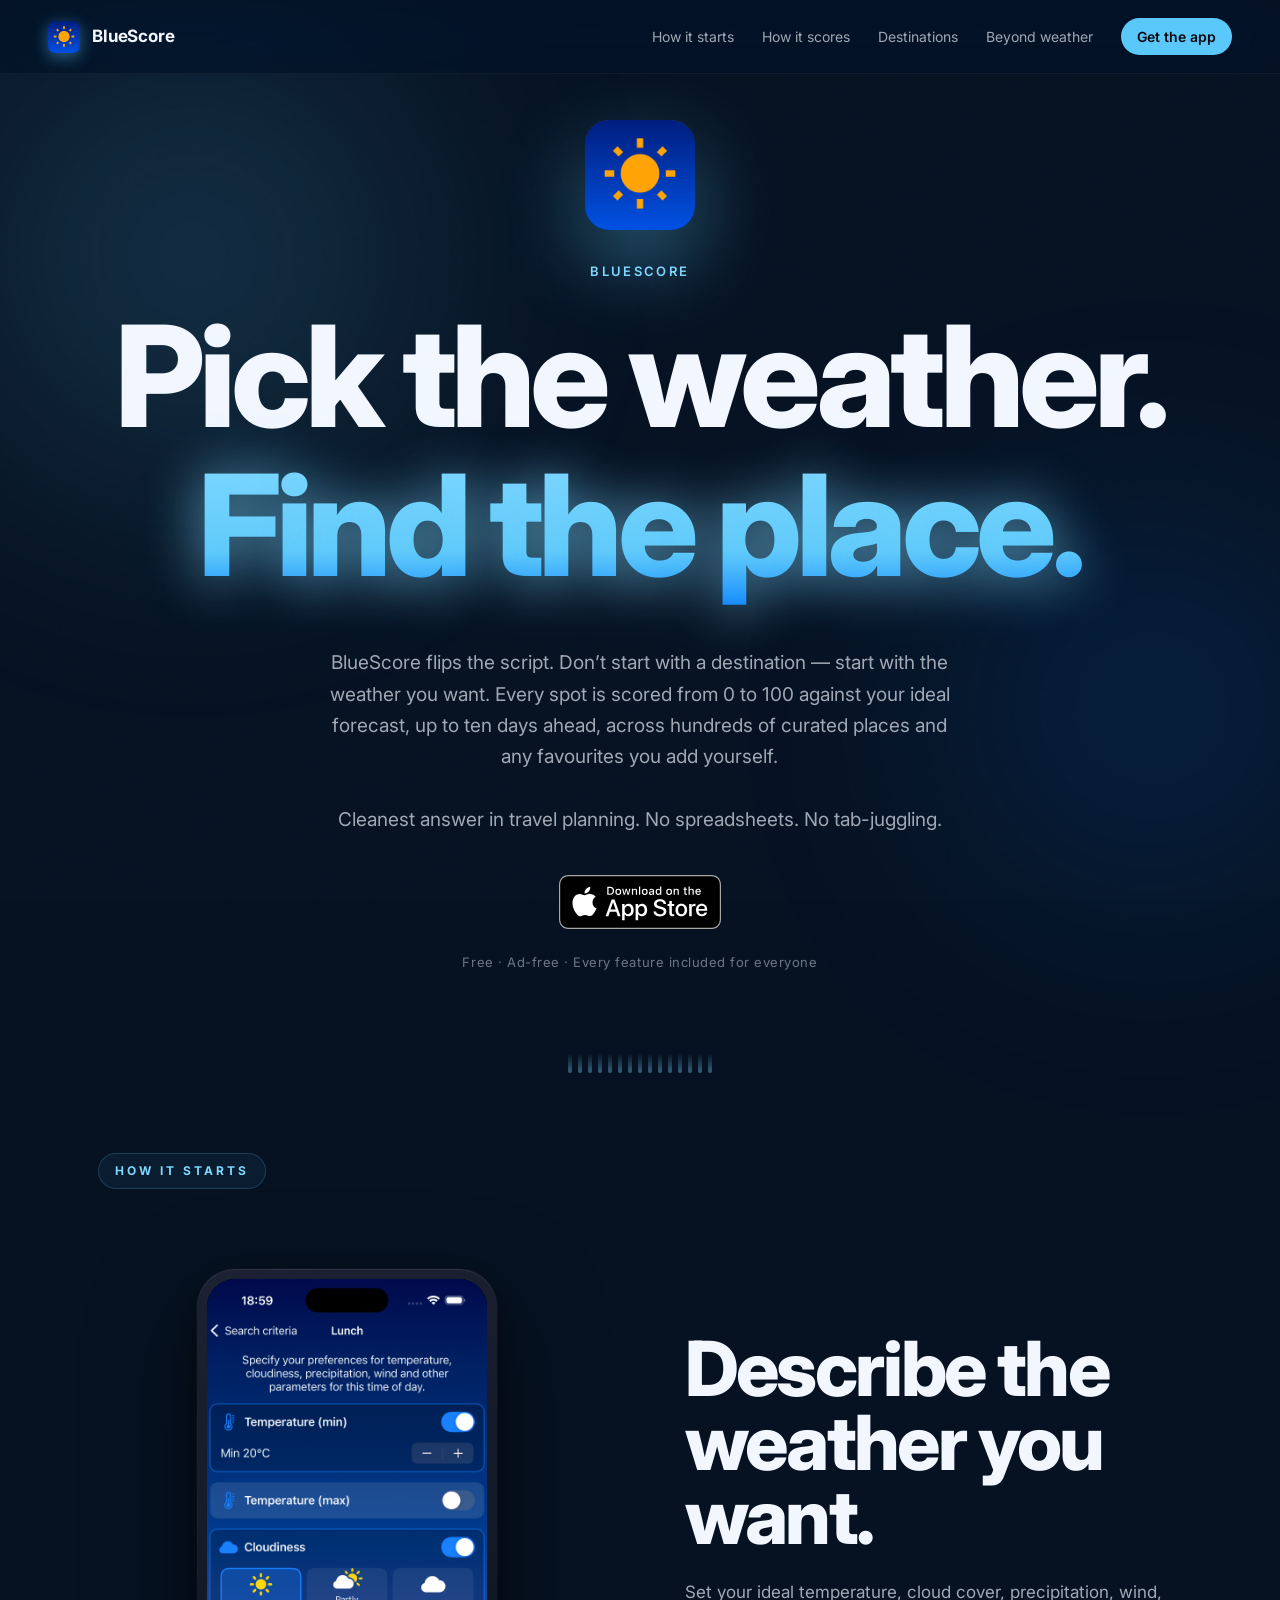
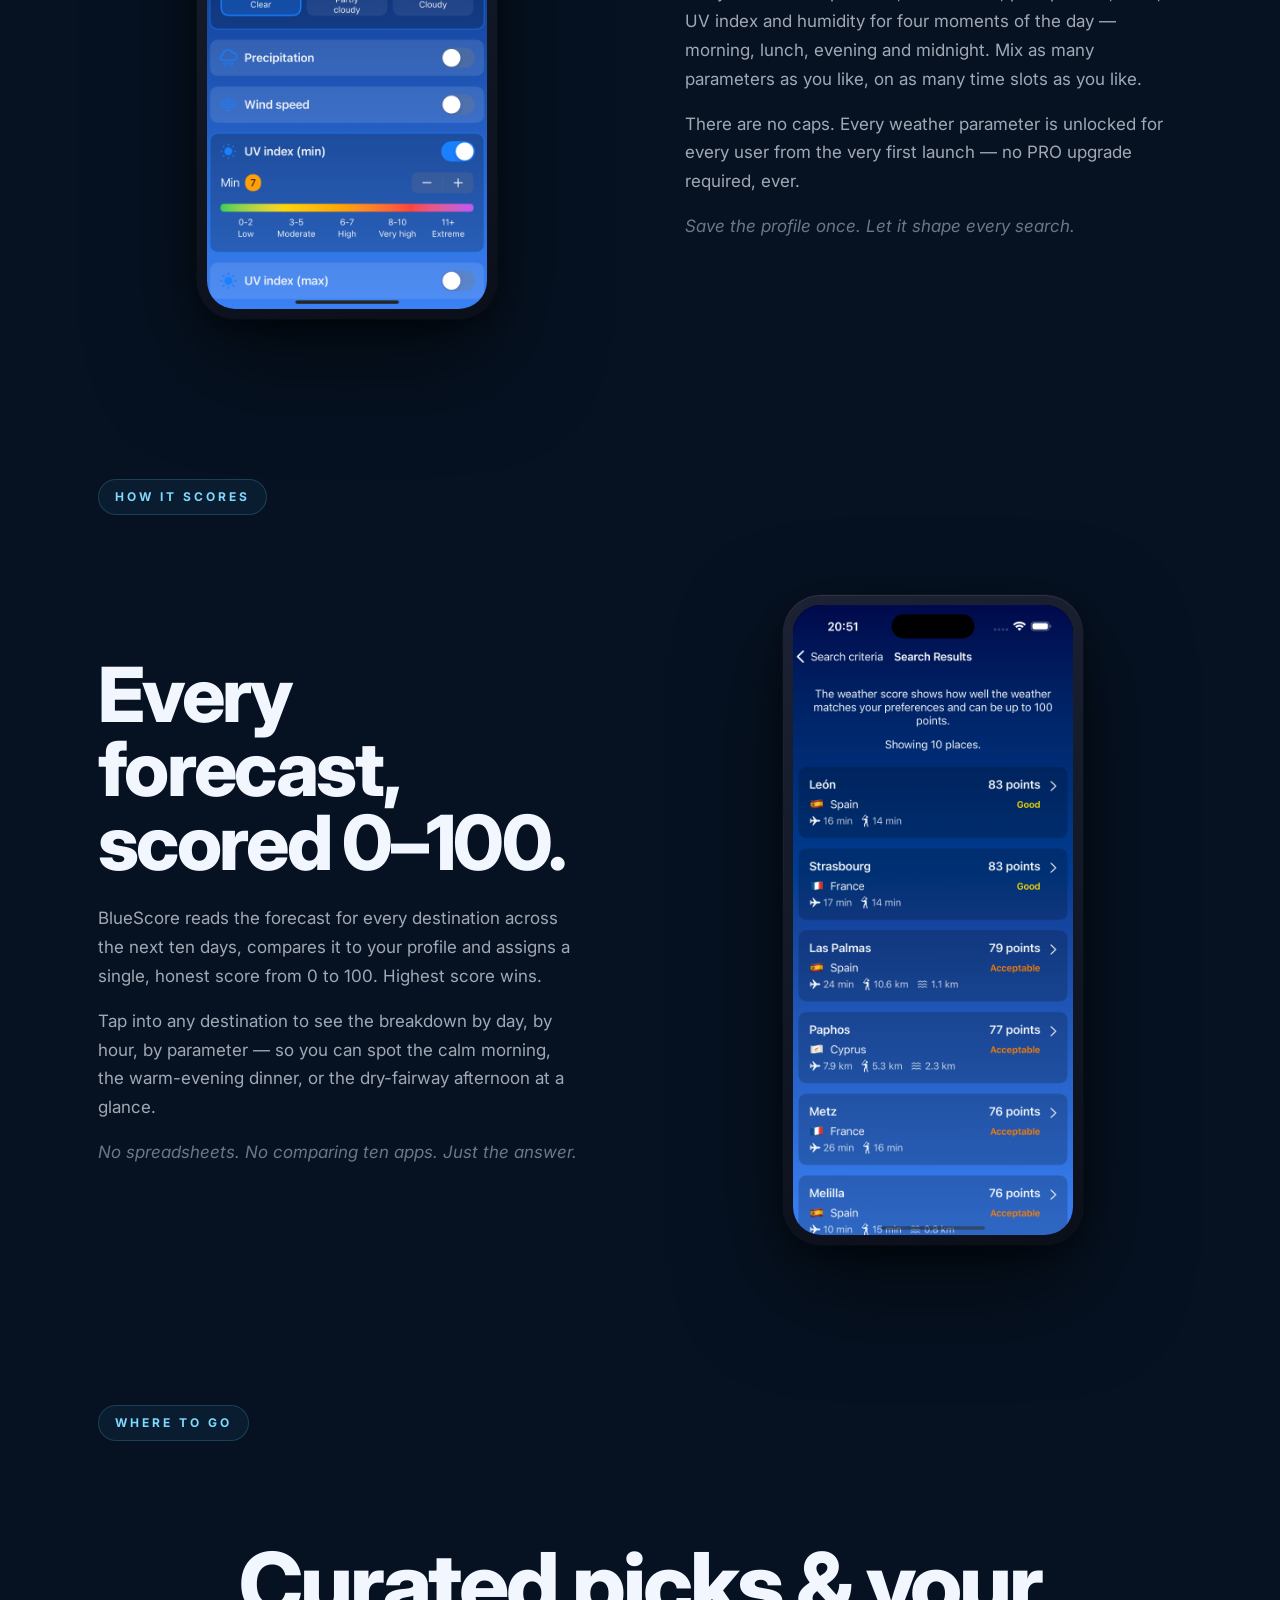
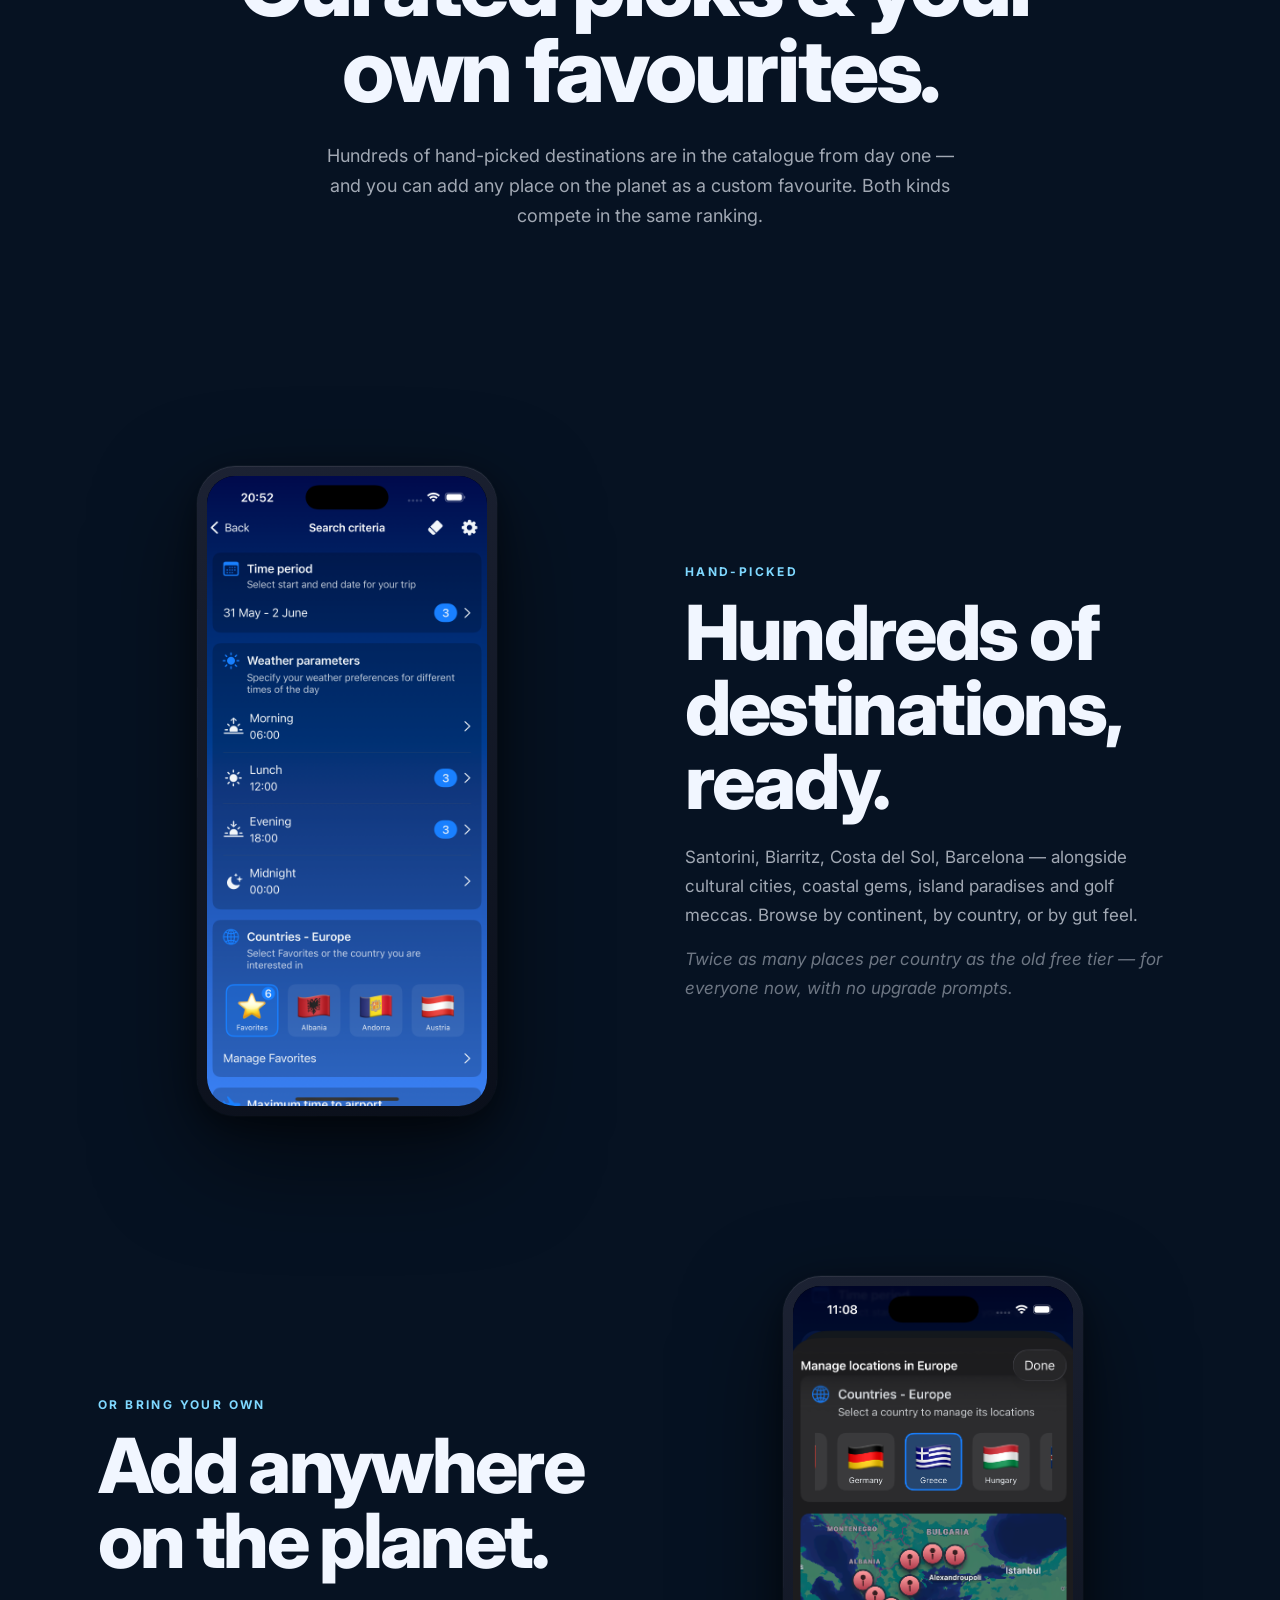
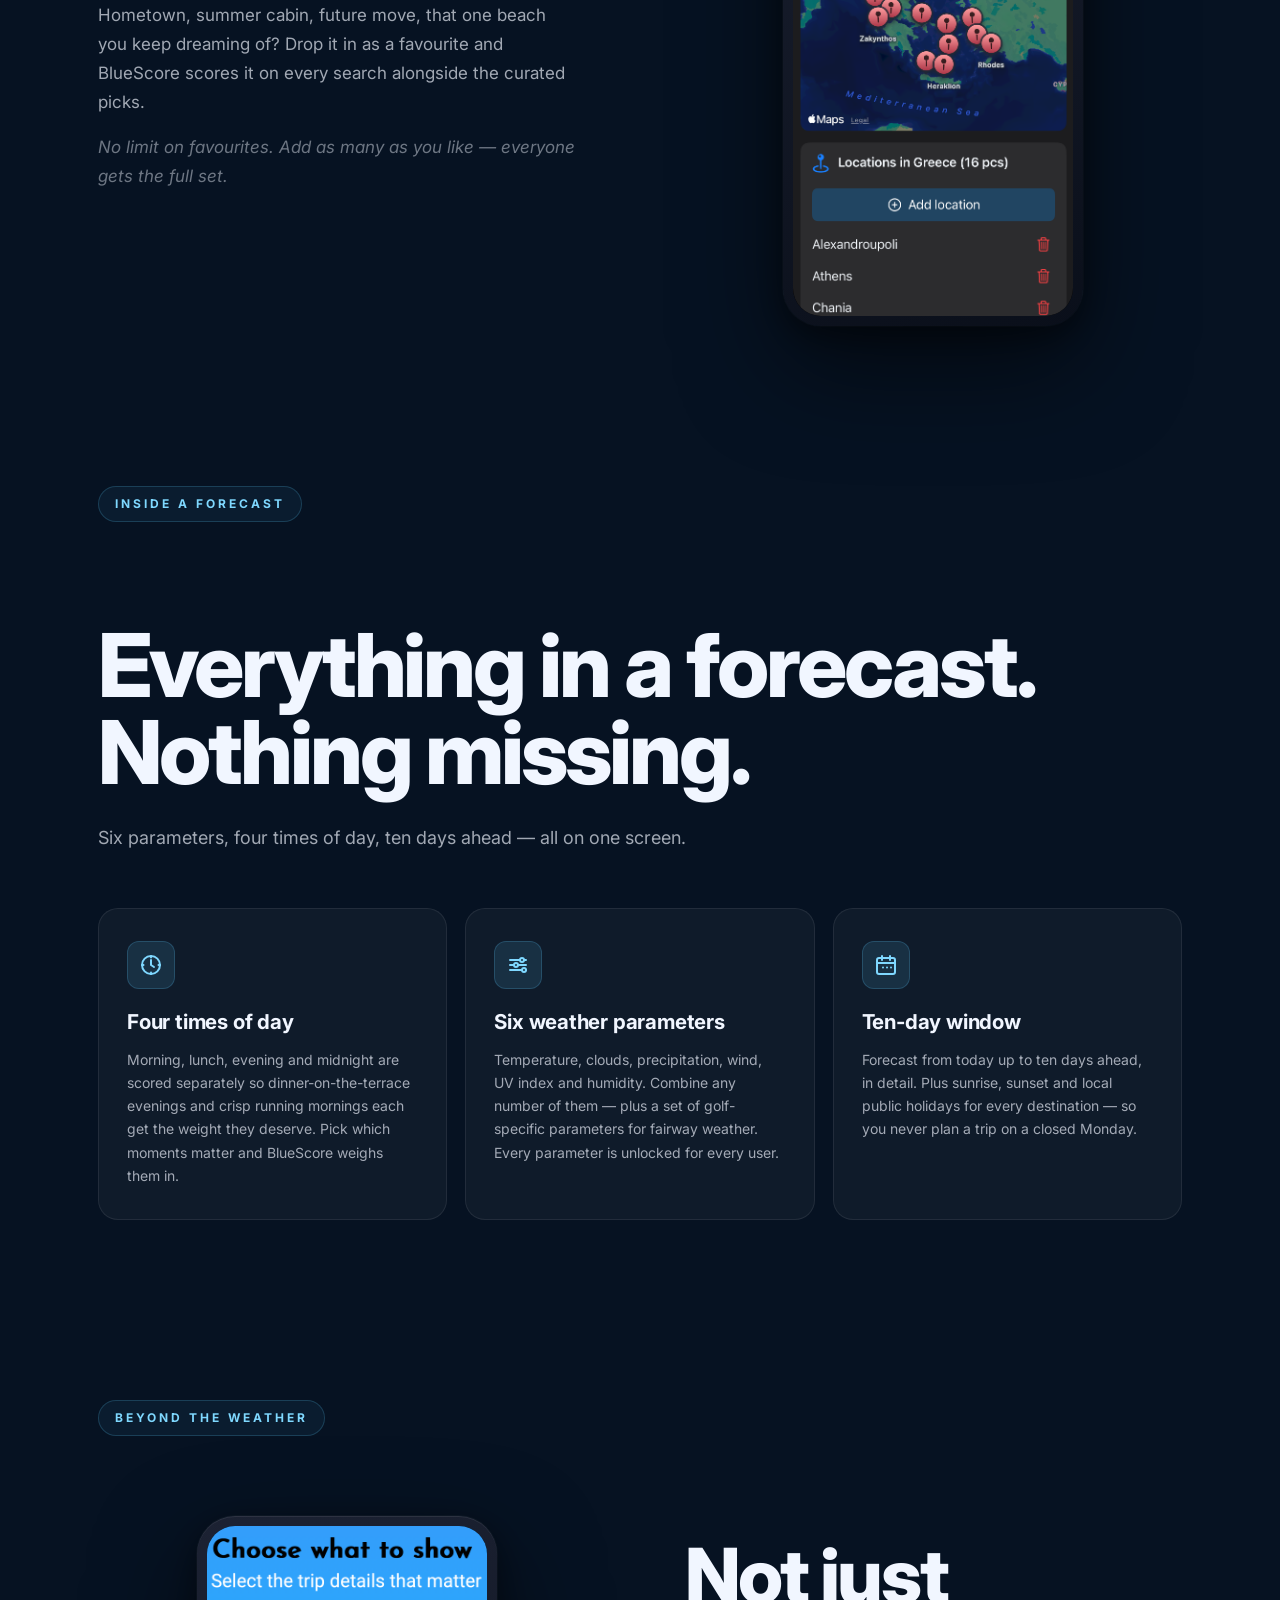
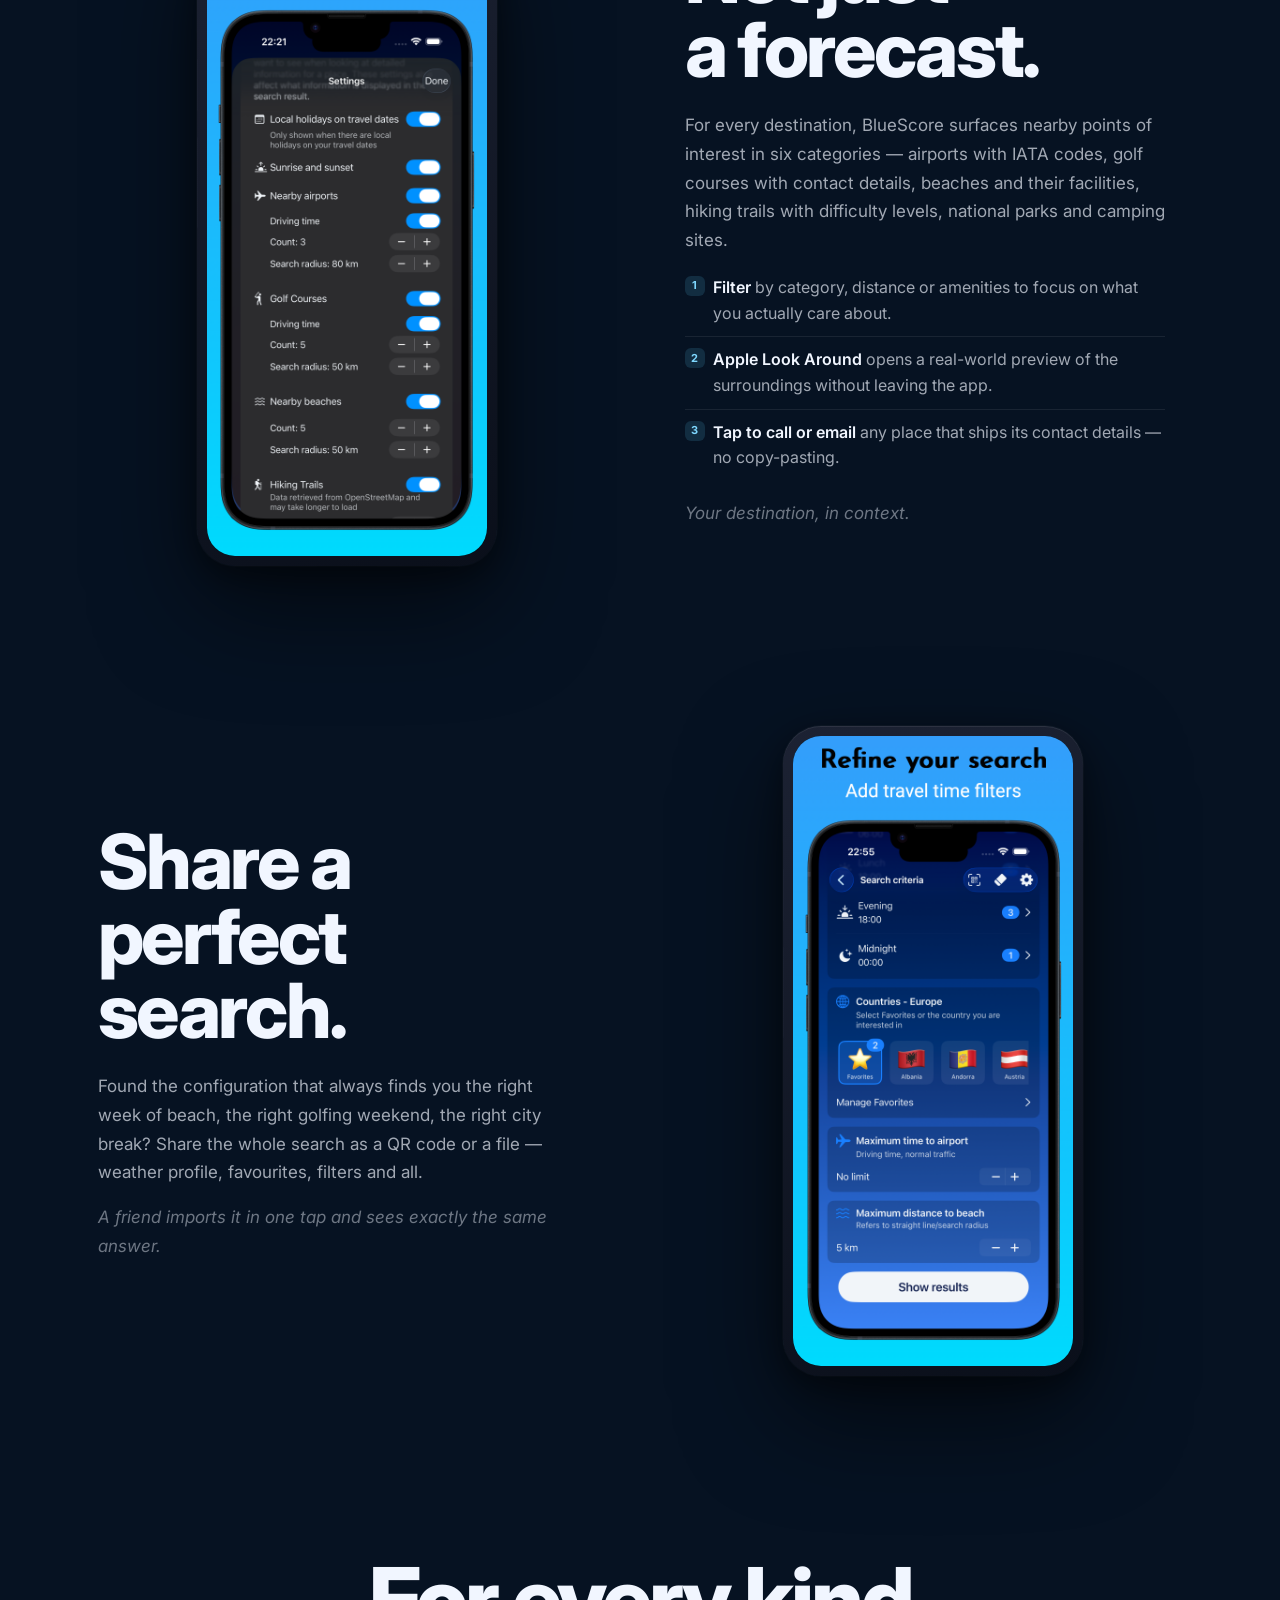
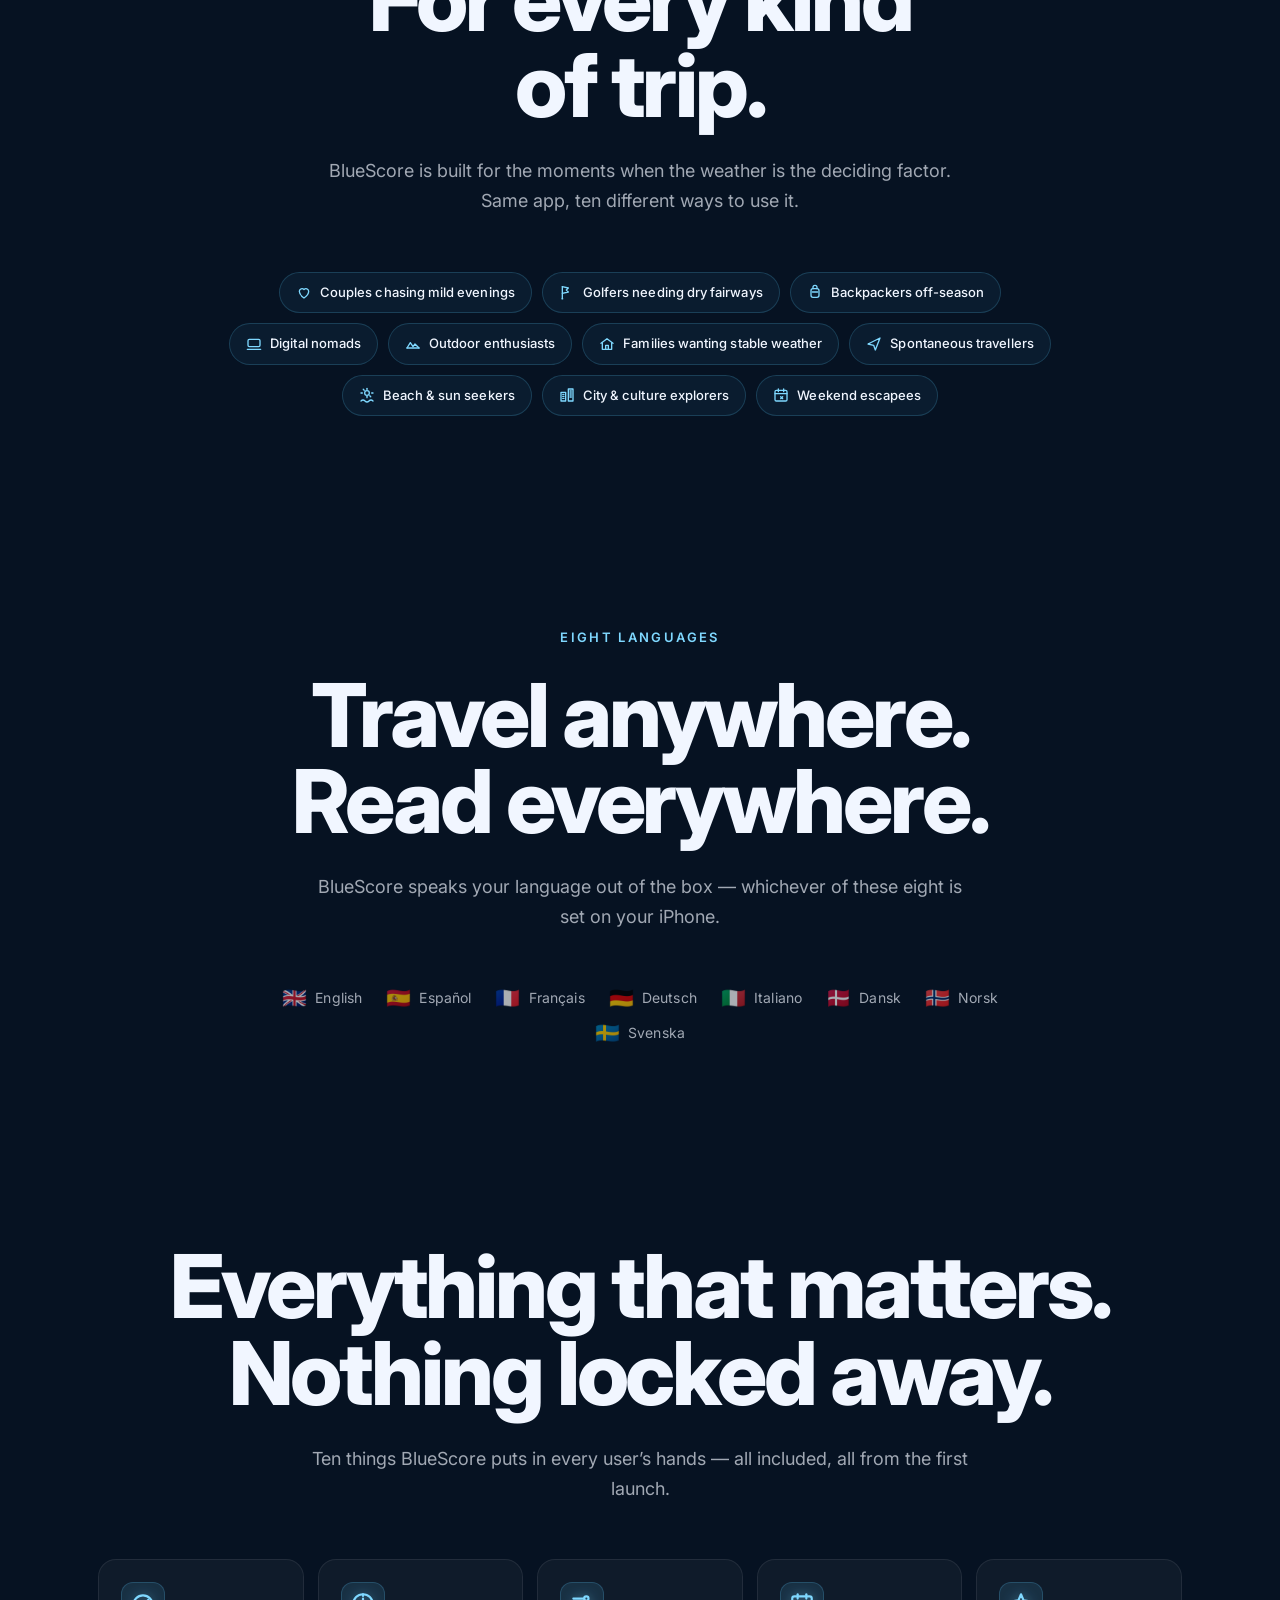
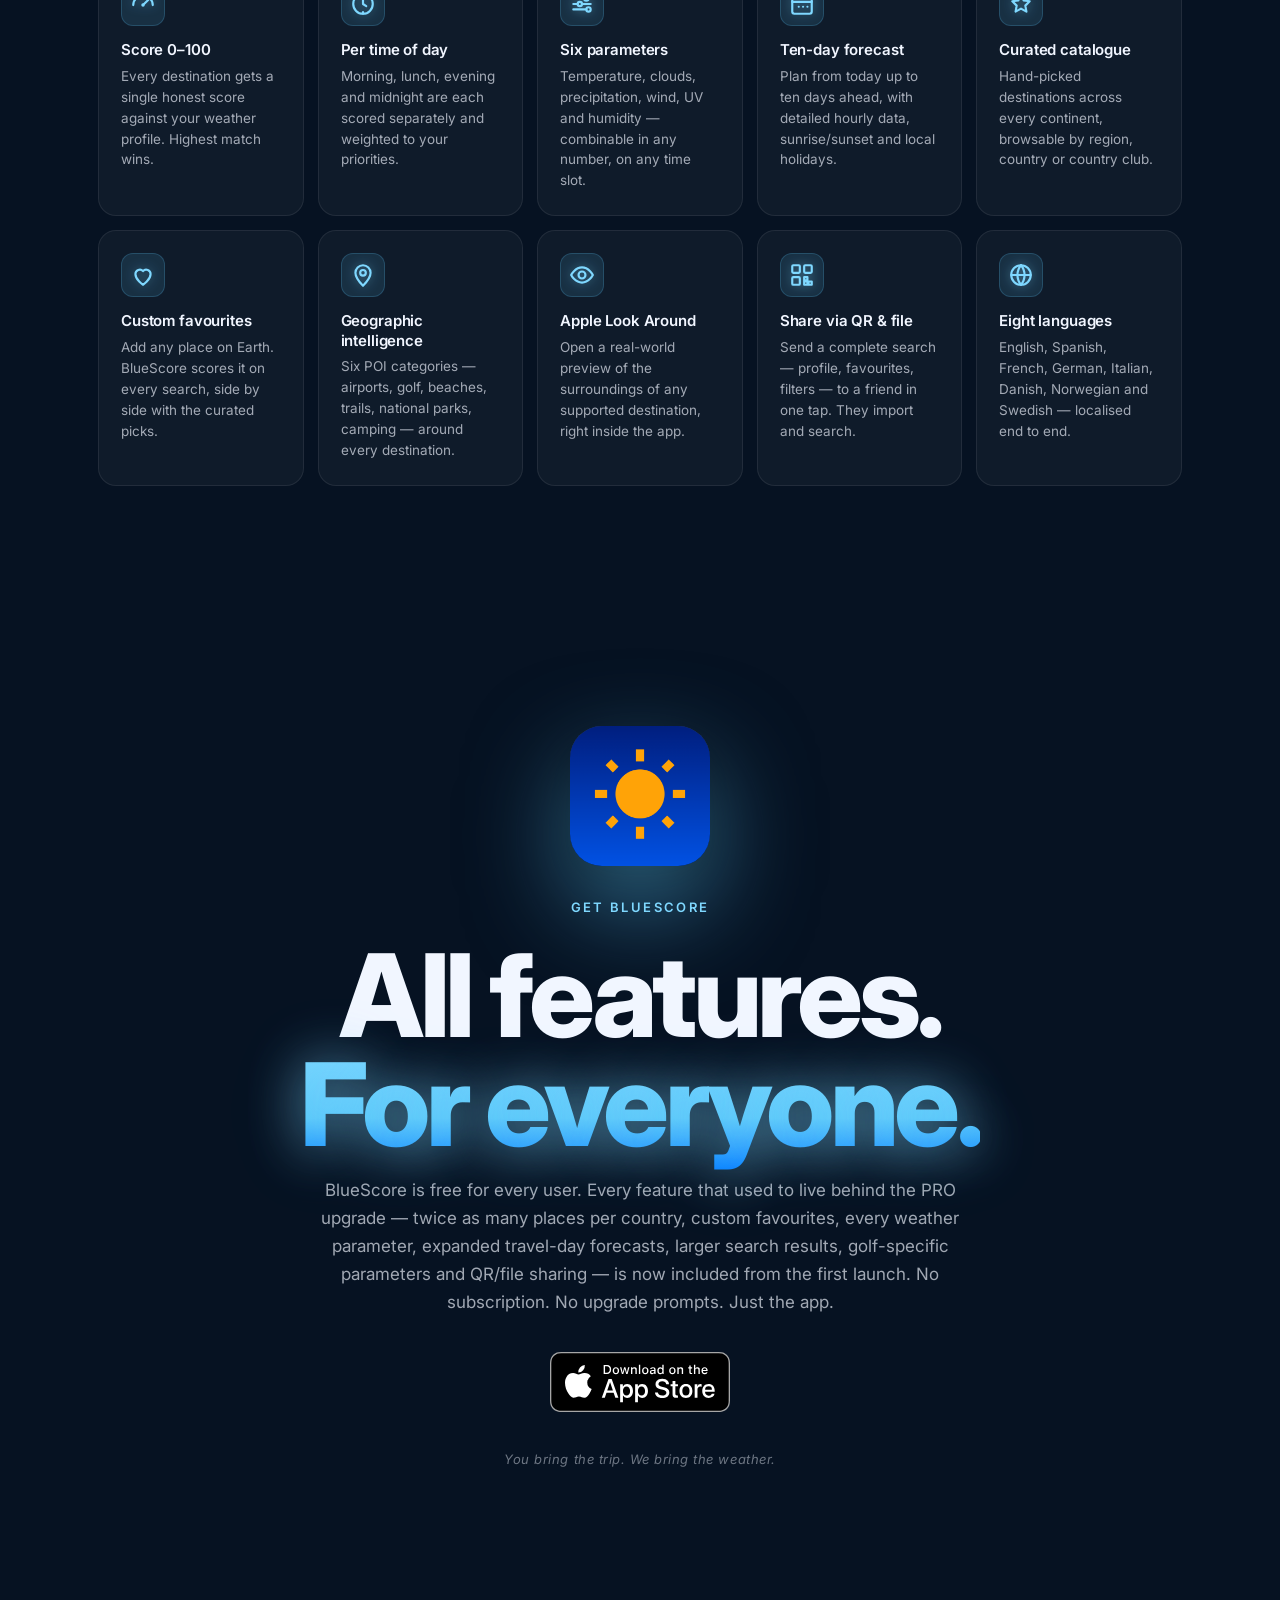
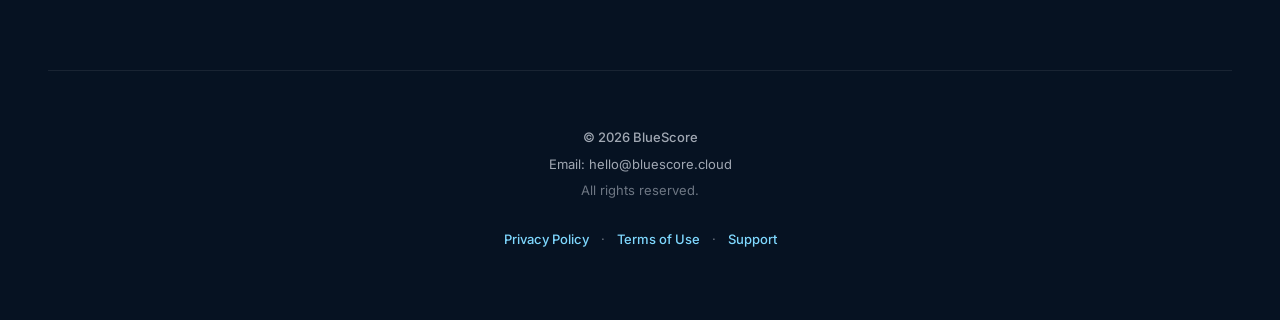
==== commit 01bc186f: "Sync landing page from BlueScore@7fe67ca Source: andropandro/BlueScore (main) Commit: 7fe67ca5646929" ====
--- a/index.html
+++ b/index.html
@@ -84,13 +84,13 @@
 
         <section class="feature">
             <div class="feature__visual">
-                <div class="phone-frame" data-screenshot="weather-profile">
-                    <img src="screenshots/pc01-iphone_6_5.png" alt="" onerror="this.style.display='none'" />
+                <div class="phone-frame" data-screenshot="search-criteria">
+                    <img src="screenshots/01-search-criteria.png" alt="" onerror="this.style.display='none'" />
                     <div class="phone-frame__placeholder">
                         <div class="phone-frame__dot"></div>
-                        <strong>Weather profile</strong>
+                        <strong>Search criteria</strong>
                         <span>Screenshot placeholder</span>
-                        <small>pc01</small>
+                        <small>01-search-criteria.png</small>
                     </div>
                 </div>
             </div>
@@ -115,18 +115,18 @@
 
         <section class="feature feature--reverse">
             <div class="feature__visual">
-                <div class="phone-frame" data-screenshot="ranking">
-                    <img src="screenshots/pc02-iphone_6_5.png" alt="" onerror="this.style.display='none'" />
+                <div class="phone-frame" data-screenshot="travel-dates">
+                    <img src="screenshots/02-travel-dates.png" alt="" onerror="this.style.display='none'" />
                     <div class="phone-frame__placeholder">
                         <div class="phone-frame__dot"></div>
-                        <strong>Ranked results</strong>
+                        <strong>Travel dates</strong>
                         <span>Screenshot placeholder</span>
-                        <small>pc02</small>
+                        <small>02-travel-dates.png</small>
                     </div>
                 </div>
             </div>
             <div class="feature__copy">
-                <h2 class="feature__title">Every forecast,<br />scored 0&ndash;100.</h2>
+                <h2 class="feature__title">Every forecast,<br />scored <span class="nowrap">0&ndash;100</span>.</h2>
                 <p class="feature__text">
                     BlueScore reads the forecast for every destination across the next ten days, compares it to your profile and assigns a single, honest score from 0 to 100. Highest score wins.
                 </p>
@@ -154,12 +154,12 @@
         <section class="feature">
             <div class="feature__visual">
                 <div class="phone-frame" data-screenshot="curated">
-                    <img src="screenshots/pc03-iphone_6_5.png" alt="" onerror="this.style.display='none'" />
+                    <img src="screenshots/03-criteria-overview.png" alt="" onerror="this.style.display='none'" />
                     <div class="phone-frame__placeholder">
                         <div class="phone-frame__dot"></div>
-                        <strong>Curated catalogue</strong>
+                        <strong>Search criteria</strong>
                         <span>Screenshot placeholder</span>
-                        <small>pc03</small>
+                        <small>03-criteria-overview.png</small>
                     </div>
                 </div>
             </div>
@@ -178,12 +178,12 @@
         <section class="feature feature--reverse">
             <div class="feature__visual">
                 <div class="phone-frame" data-screenshot="favourites">
-                    <img src="screenshots/pc04-iphone_6_5.png" alt="" onerror="this.style.display='none'" />
+                    <img src="screenshots/04-favourites.png" alt="" onerror="this.style.display='none'" />
                     <div class="phone-frame__placeholder">
                         <div class="phone-frame__dot"></div>
-                        <strong>Custom favourites</strong>
+                        <strong>Manage favourites</strong>
                         <span>Screenshot placeholder</span>
-                        <small>pc04</small>
+                        <small>04-favourites.png</small>
                     </div>
                 </div>
             </div>
--- a/styles.css
+++ b/styles.css
@@ -1012,6 +1012,12 @@
     user-select: none;
 }
 
+/* ---------- UTILITIES ---------- */
+
+/* Keeps short tokens like "0&ndash;100" or "10-day" on a single line
+   so the dash never becomes a wrap point inside a feature title. */
+.nowrap { white-space: nowrap; }
+
 /* ---------- REVEAL ON SCROLL ---------- */
 
 .reveal {
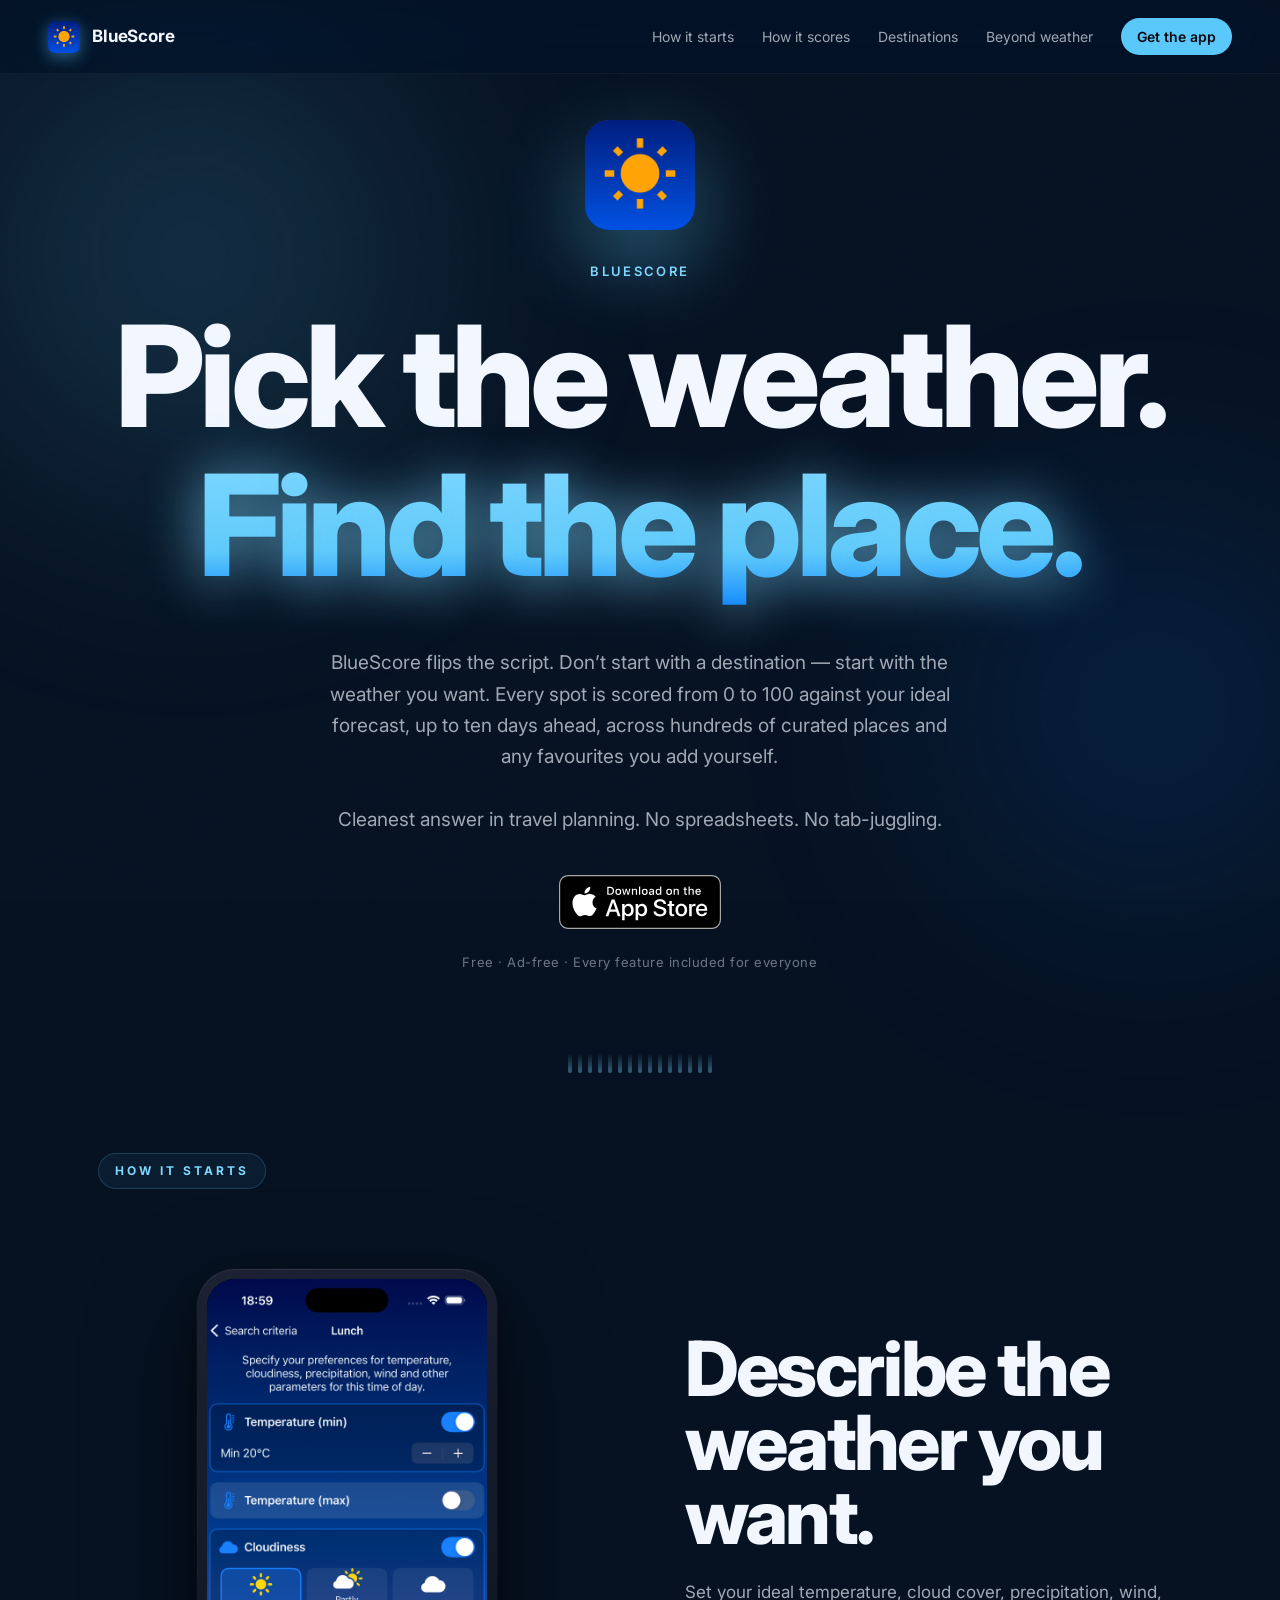
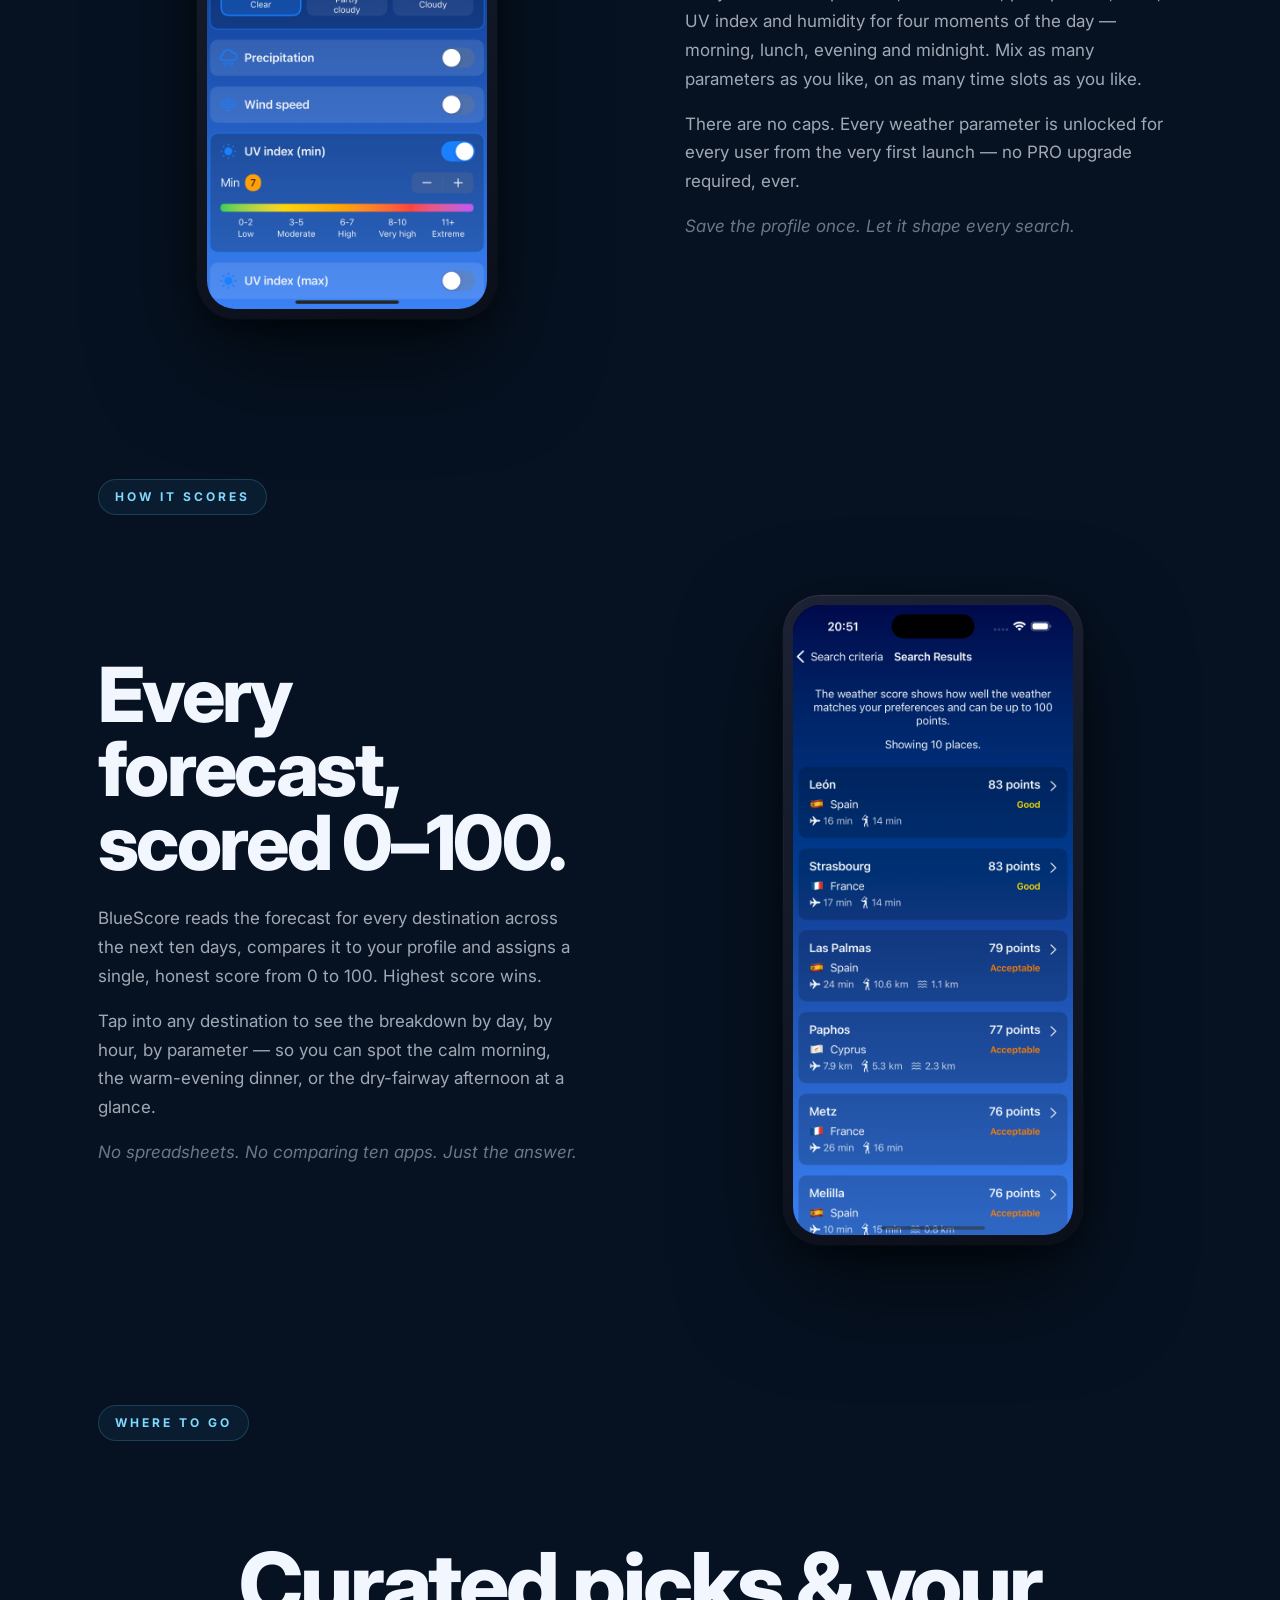
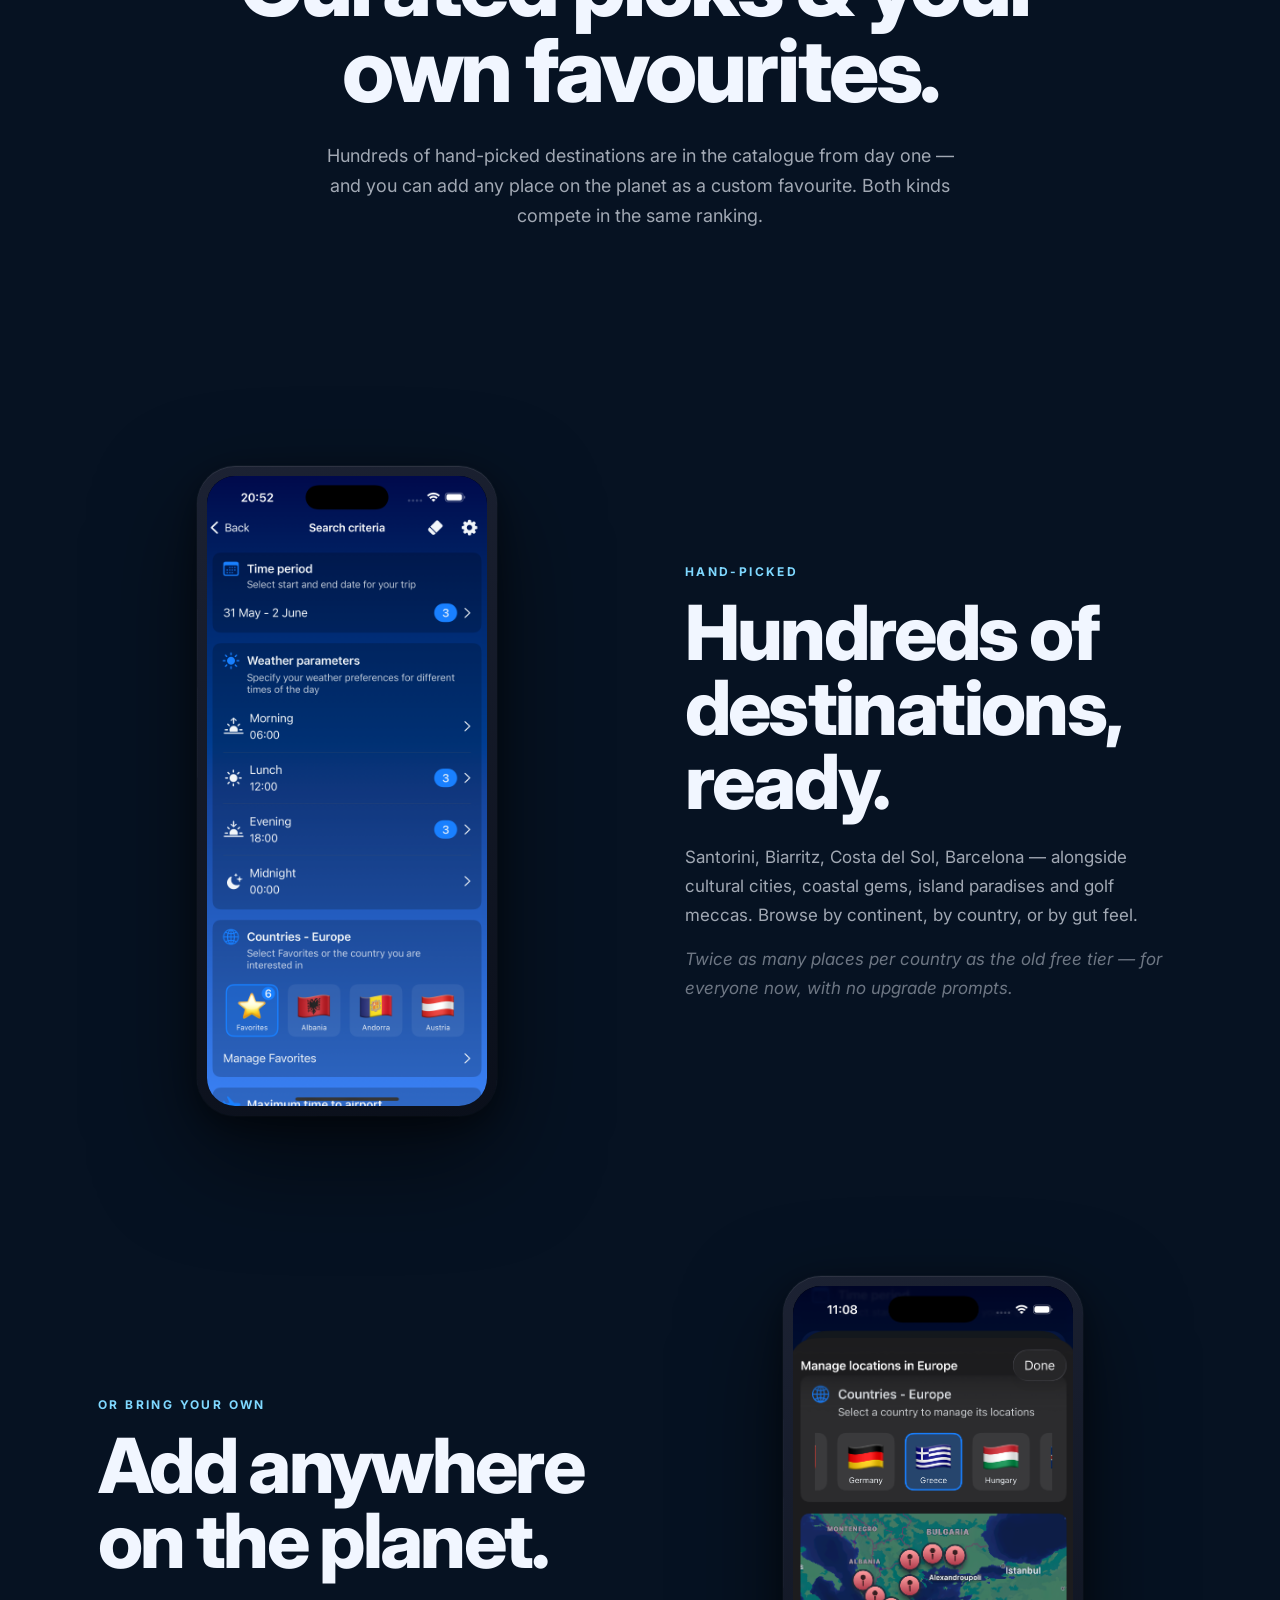
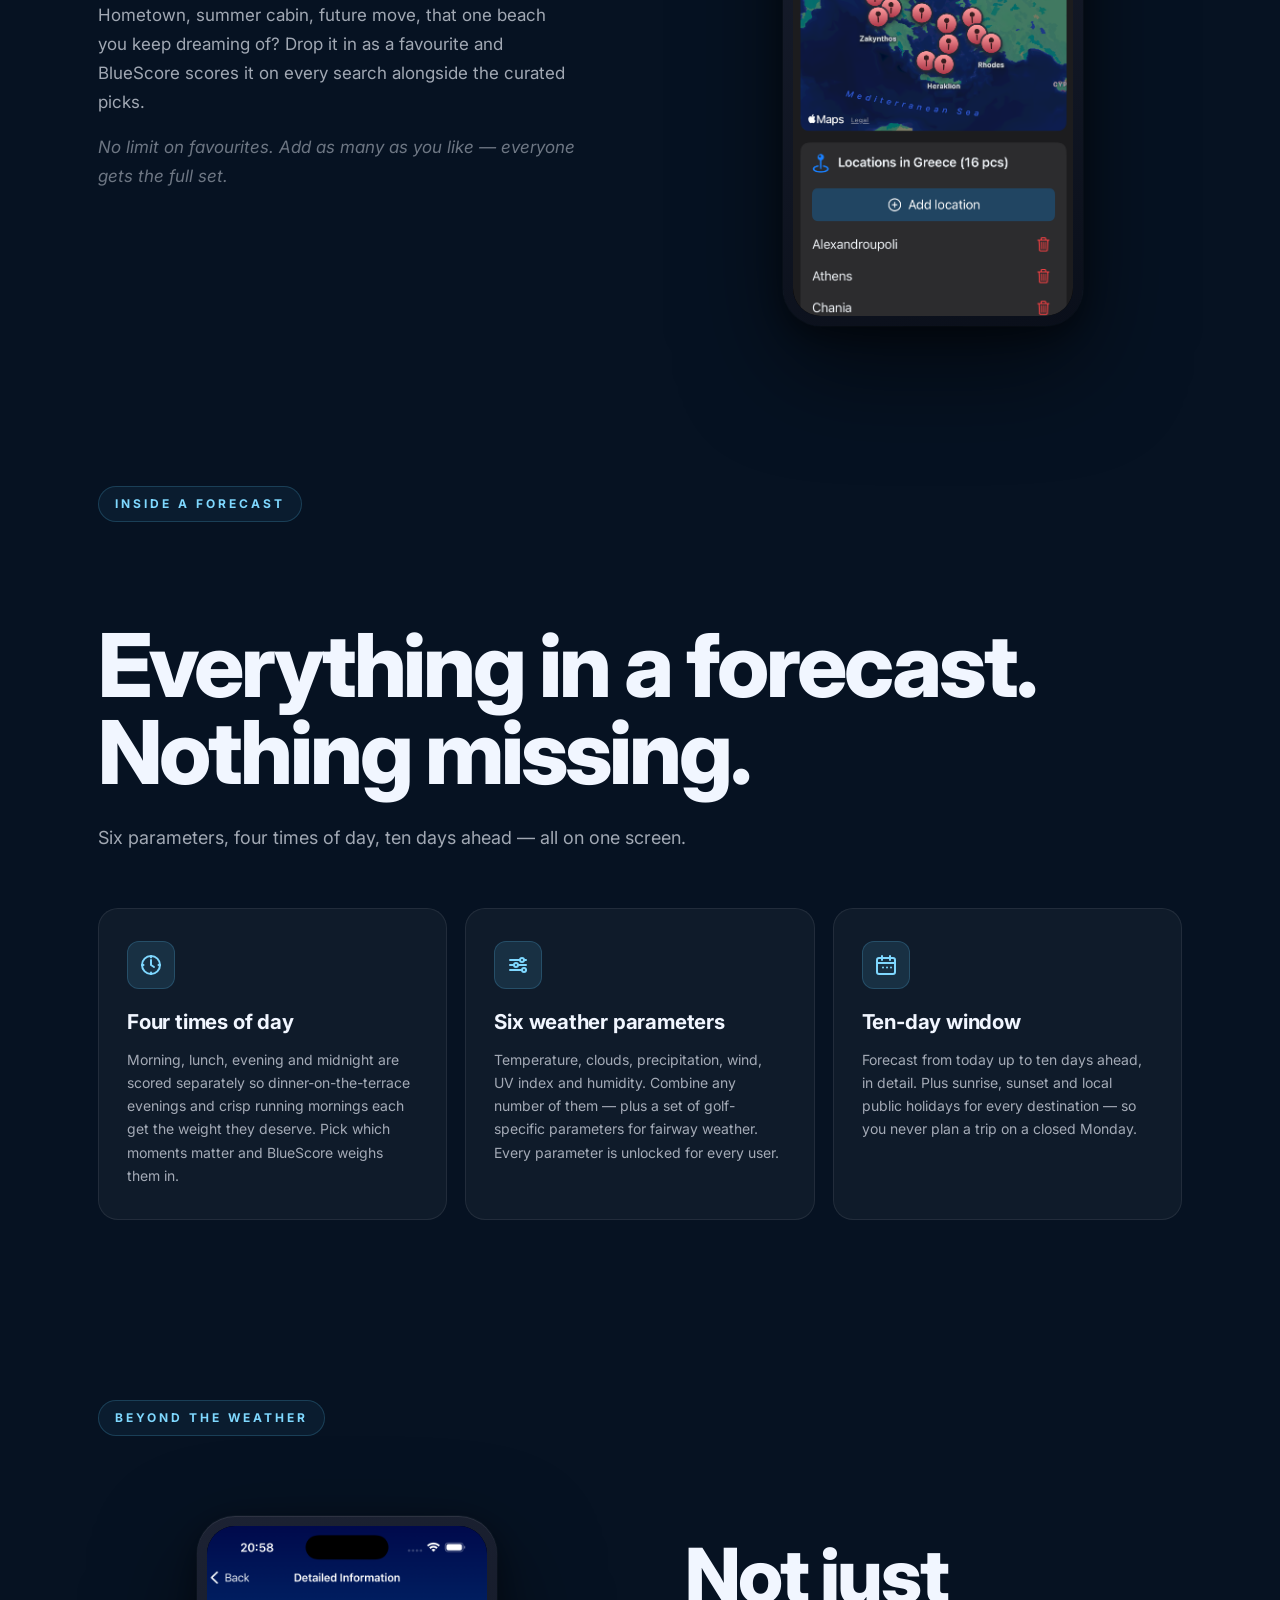
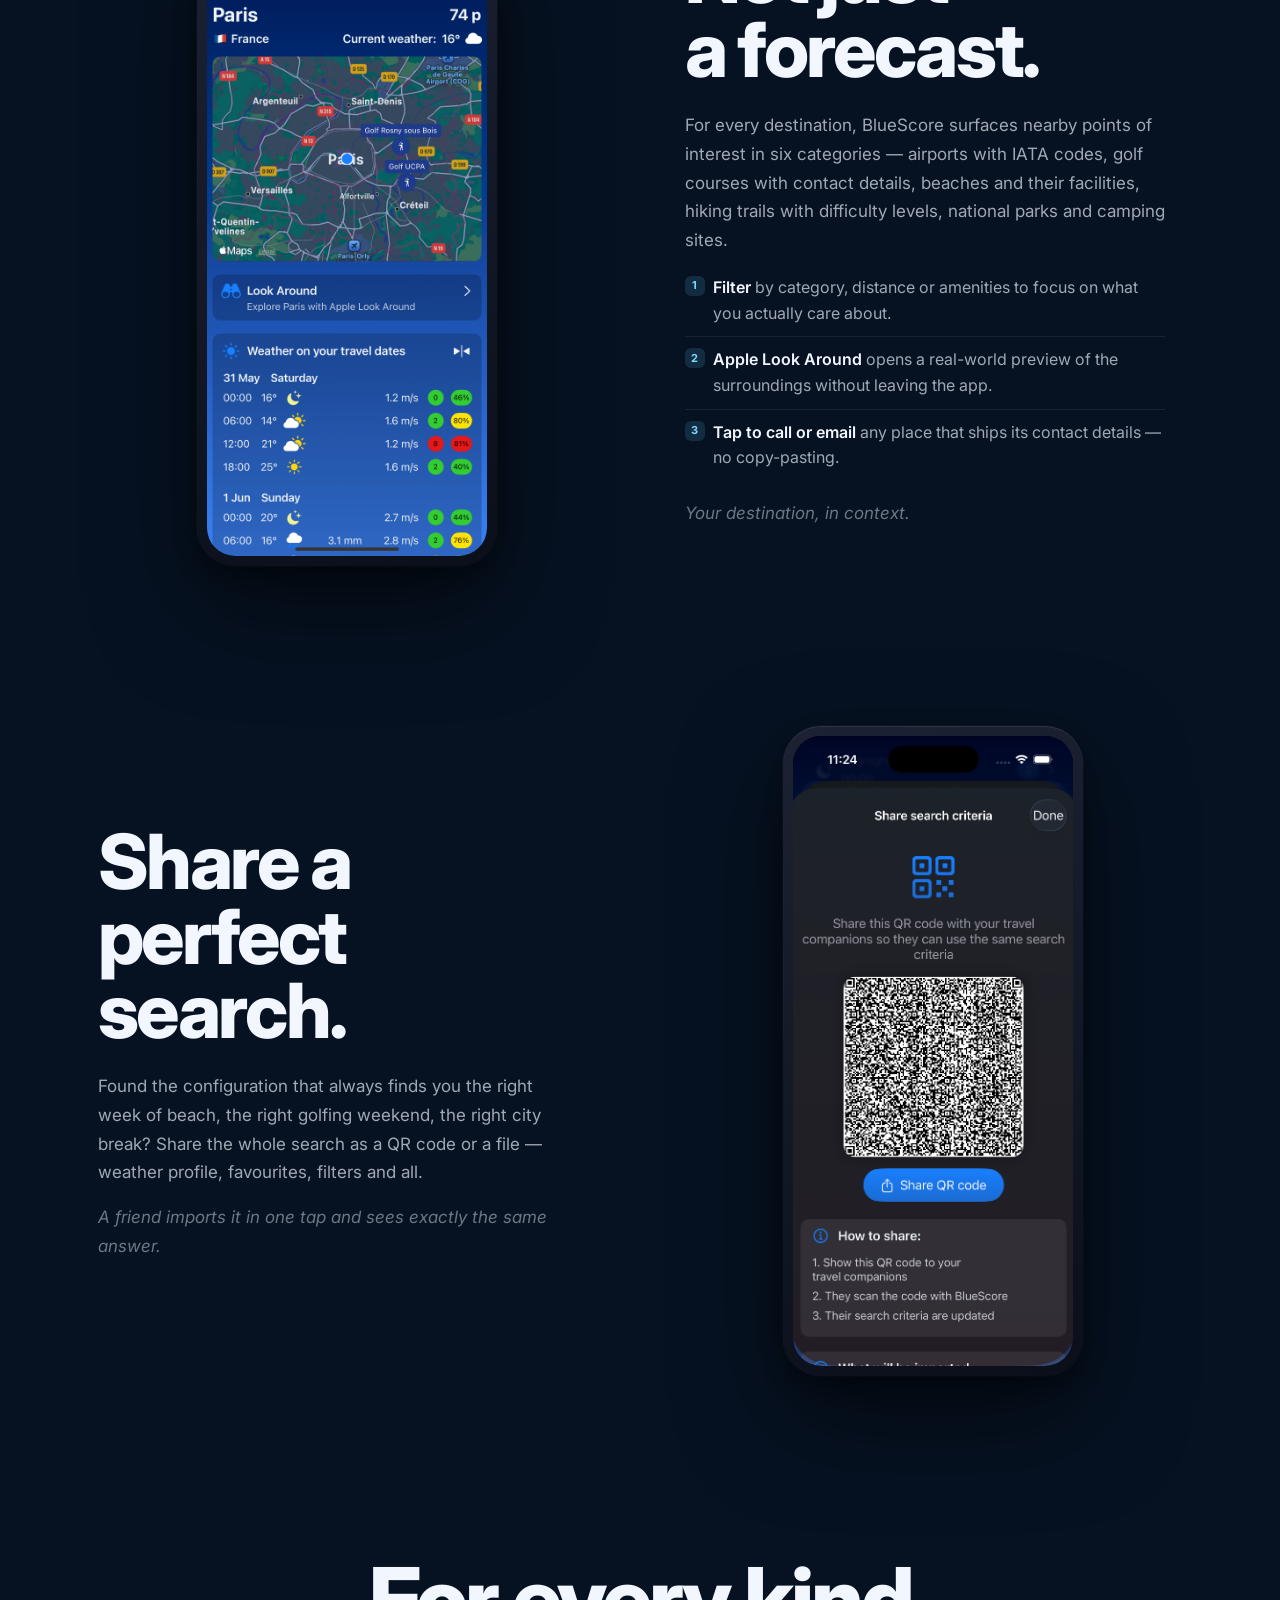
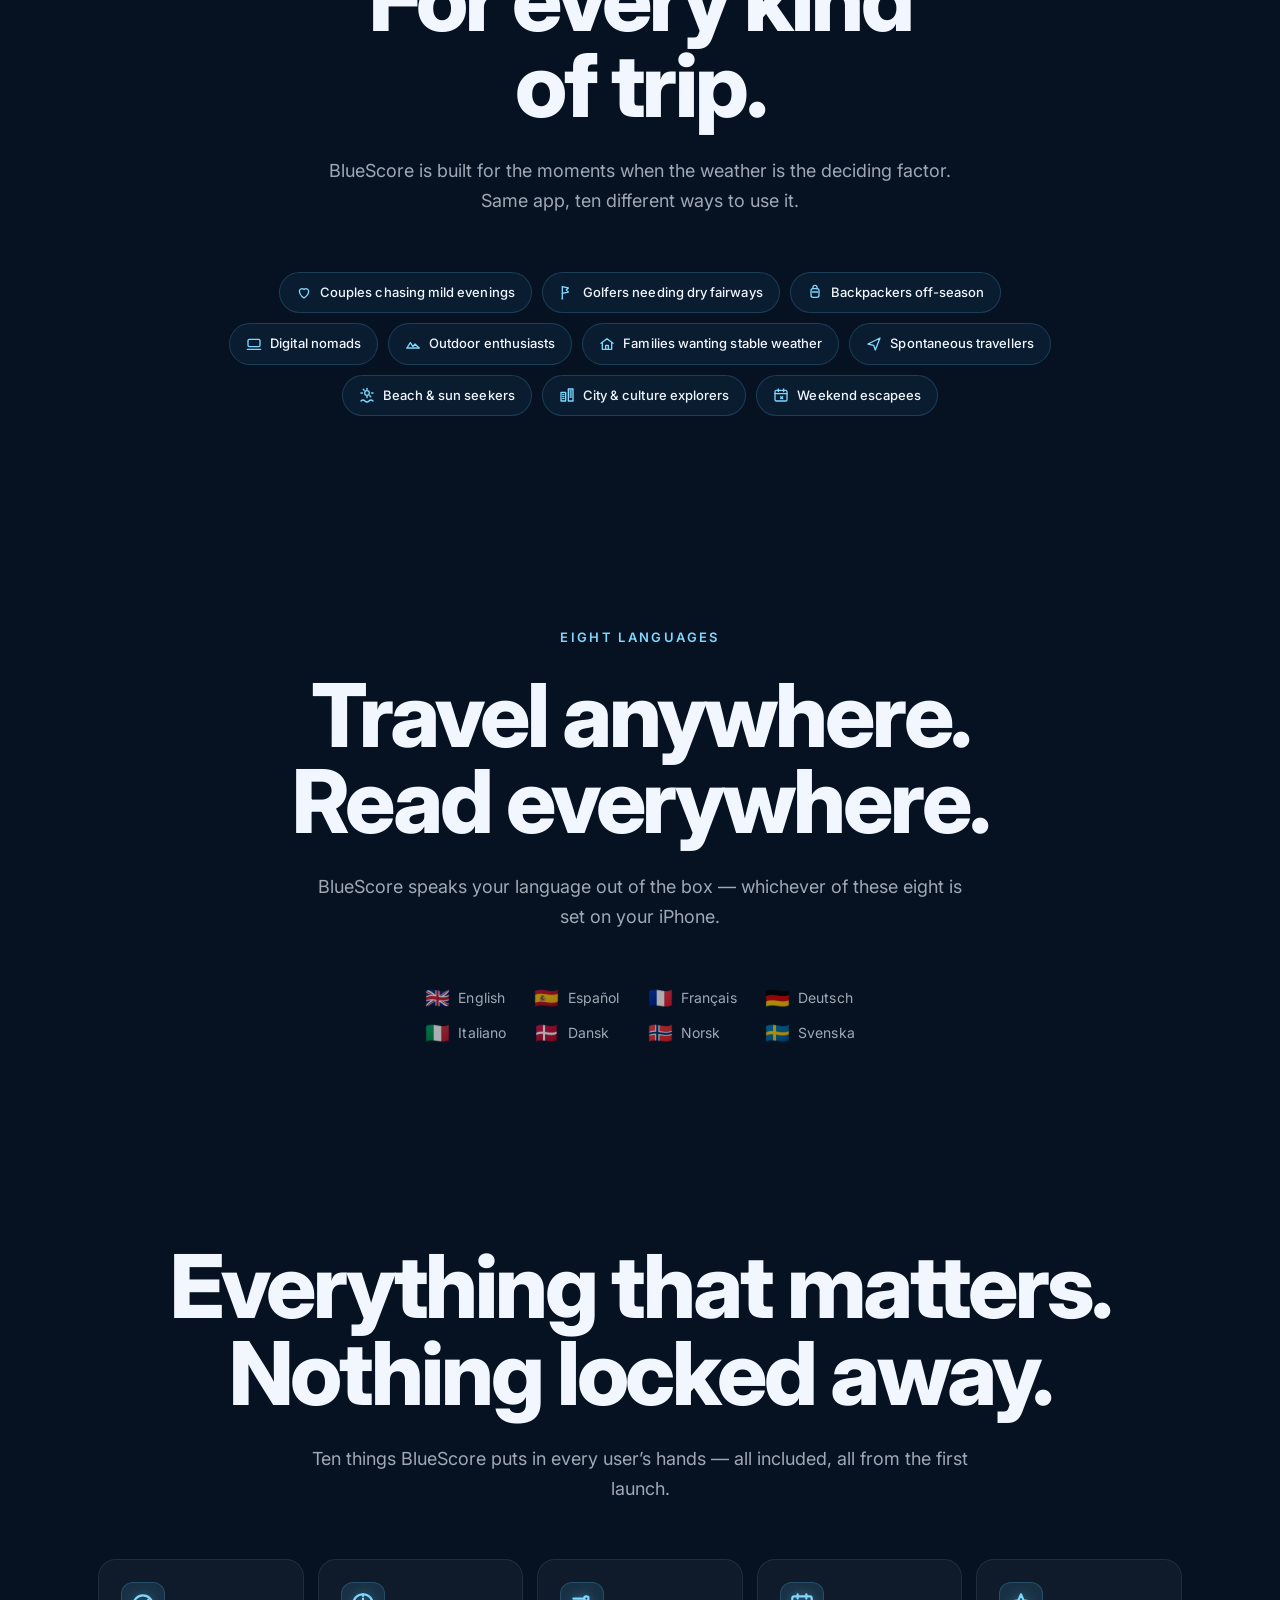
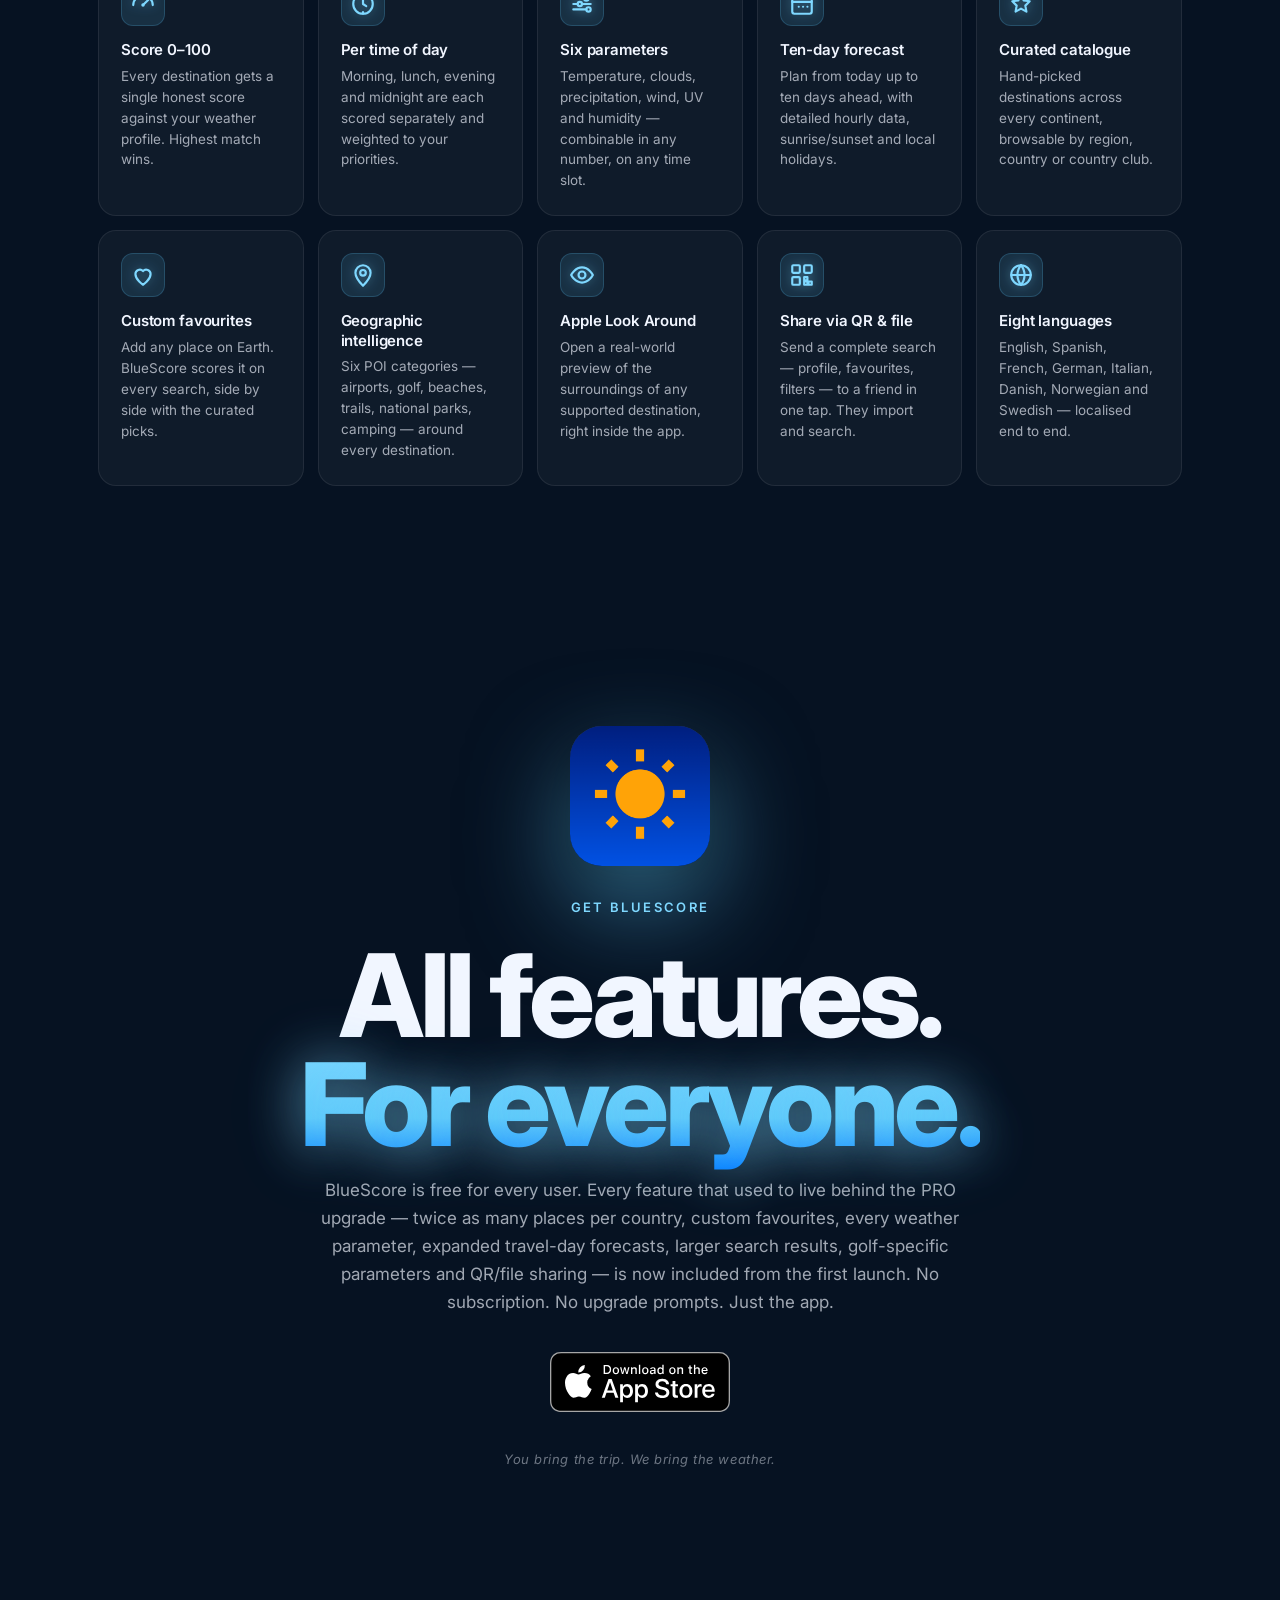
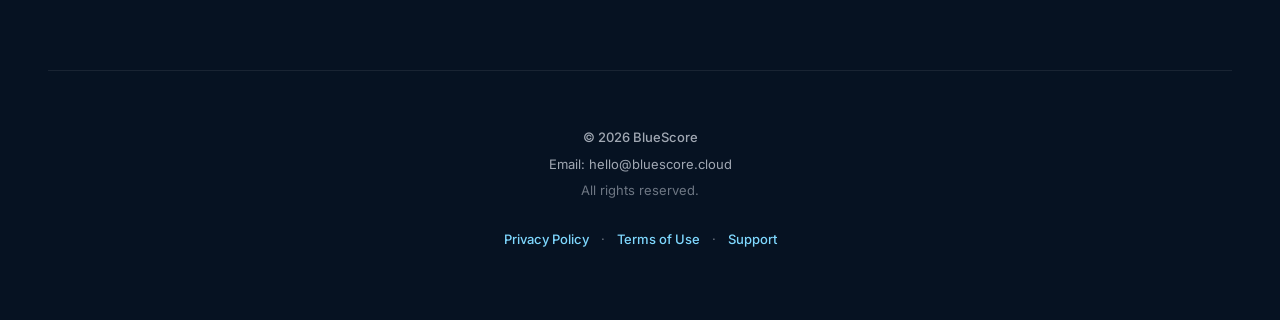
==== commit debc66d7: "Sync landing page from BlueScore@2e49e00 Source: andropandro/BlueScore (main) Commit: 2e49e00b39f9aa" ====
--- a/index.html
+++ b/index.html
@@ -23,7 +23,7 @@
 
     <link rel="icon" type="image/png" href="BlueScore-iOS.png" />
     <link rel="apple-touch-icon" href="BlueScore-iOS.png" />
-    <link rel="stylesheet" href="styles.css?v=1" />
+    <link rel="stylesheet" href="styles.css?v=3" />
     <link rel="preconnect" href="https://fonts.googleapis.com" />
     <link rel="preconnect" href="https://fonts.gstatic.com" crossorigin />
     <link href="https://fonts.googleapis.com/css2?family=Inter:wght@300;400;500;600;700;800;900&display=swap" rel="stylesheet" />
@@ -248,12 +248,12 @@
         <section class="feature">
             <div class="feature__visual">
                 <div class="phone-frame" data-screenshot="poi">
-                    <img src="screenshots/pc05-iphone_6_5.png" alt="" onerror="this.style.display='none'" />
+                    <img src="screenshots/05-poi-settings.png" alt="" onerror="this.style.display='none'" />
                     <div class="phone-frame__placeholder">
                         <div class="phone-frame__dot"></div>
-                        <strong>Geographic intelligence</strong>
+                        <strong>POI settings</strong>
                         <span>Screenshot placeholder</span>
-                        <small>pc05</small>
+                        <small>05-poi-settings.png</small>
                     </div>
                 </div>
             </div>
@@ -276,12 +276,12 @@
         <section class="feature feature--reverse">
             <div class="feature__visual">
                 <div class="phone-frame" data-screenshot="share">
-                    <img src="screenshots/pc06-iphone_6_5.png" alt="" onerror="this.style.display='none'" />
+                    <img src="screenshots/06-share-search.png" alt="" onerror="this.style.display='none'" />
                     <div class="phone-frame__placeholder">
                         <div class="phone-frame__dot"></div>
                         <strong>Share search</strong>
                         <span>Screenshot placeholder</span>
-                        <small>pc06</small>
+                        <small>06-share-search.png</small>
                     </div>
                 </div>
             </div>
--- a/styles.css
+++ b/styles.css
@@ -844,13 +844,21 @@
 
 /* ---------- LANGUAGES STRIP ---------- */
 
+/* Eight items, always rendered as a balanced grid: 4x2 on desktop and
+   2x4 on narrow phones. Avoids the "7 then a lonely 1" wrap that flex
+   produced when the eighth item happened to push past the strip width. */
 .languages {
-    display: flex;
-    flex-wrap: wrap;
+    display: grid;
+    grid-template-columns: repeat(4, max-content);
     justify-content: center;
-    gap: 14px 24px;
+    gap: 14px 28px;
     margin: 28px auto 0;
-    max-width: 760px;
+}
+
+@media (max-width: 640px) {
+    .languages {
+        grid-template-columns: repeat(2, max-content);
+    }
 }
 
 .languages__item {
@@ -860,6 +868,7 @@
     font-size: 14px;
     color: var(--text-muted);
     letter-spacing: 0.01em;
+    white-space: nowrap;
 }
 
 .languages__flag {
@@ -1012,6 +1021,240 @@
     user-select: none;
 }
 
+/* ---------- LEGAL / SUBPAGES (Privacy, Terms, Support) ---------- */
+
+.legal {
+    position: relative;
+    z-index: 2;
+    max-width: 780px;
+    margin: 0 auto;
+    padding: 140px var(--gutter) 60px;
+}
+
+.legal__hero {
+    text-align: center;
+    padding-bottom: 60px;
+    border-bottom: 1px solid var(--border);
+    margin-bottom: 60px;
+}
+
+.legal__title {
+    font-size: clamp(40px, 7vw, 80px);
+    font-weight: 800;
+    line-height: 1.0;
+    letter-spacing: -0.04em;
+    margin: 18px 0 24px;
+}
+
+.legal__title-glow {
+    background: linear-gradient(180deg, var(--brand-bright) 0%, var(--brand) 60%, var(--brand-deep) 100%);
+    -webkit-background-clip: text;
+    background-clip: text;
+    color: transparent;
+    text-shadow: 0 0 60px rgba(var(--accent-bright-rgb), 0.45);
+    filter: drop-shadow(0 8px 24px rgba(var(--accent-bright-rgb), 0.30));
+}
+
+.legal__lede {
+    max-width: 580px;
+    margin: 0 auto 18px;
+    font-size: clamp(15px, 1.6vw, 17px);
+    color: var(--text-muted);
+    line-height: 1.65;
+}
+
+.legal__updated {
+    font-size: 12px;
+    color: var(--text-dim);
+    letter-spacing: 0.1em;
+    text-transform: uppercase;
+    margin: 0;
+}
+
+.legal__body h2 {
+    font-size: clamp(22px, 2.2vw, 28px);
+    font-weight: 700;
+    letter-spacing: -0.02em;
+    margin: 48px 0 14px;
+    color: var(--text);
+}
+
+.legal__body h2:first-child {
+    margin-top: 0;
+}
+
+.legal__body h3 {
+    font-size: clamp(17px, 1.6vw, 19px);
+    font-weight: 600;
+    letter-spacing: -0.01em;
+    margin: 28px 0 10px;
+    color: var(--text);
+}
+
+.legal__body p,
+.legal__body li {
+    font-size: 15px;
+    color: var(--text-muted);
+    line-height: 1.7;
+}
+
+.legal__body p {
+    margin: 0 0 14px;
+}
+
+.legal__body ul,
+.legal__body ol {
+    padding-left: 22px;
+    margin: 0 0 14px;
+}
+
+.legal__body li {
+    margin-bottom: 8px;
+}
+
+.legal__body strong {
+    color: var(--text);
+    font-weight: 600;
+}
+
+.legal__body a {
+    color: var(--brand-bright);
+    text-decoration: underline;
+    text-decoration-color: rgba(var(--accent-bright-rgb), 0.4);
+    text-underline-offset: 3px;
+    transition: text-decoration-color 0.2s var(--ease);
+}
+
+.legal__body a:hover {
+    text-decoration-color: var(--brand-bright);
+}
+
+.legal__contact {
+    display: inline-block;
+    padding: 10px 20px;
+    background: var(--surface);
+    border: 1px solid var(--brand-soft);
+    border-radius: 999px;
+    font-family: ui-monospace, SFMono-Regular, Menlo, monospace;
+    font-size: 14px;
+    color: var(--brand-bright) !important;
+    text-decoration: none !important;
+}
+
+.legal__contact:hover {
+    background: rgba(var(--accent-rgb), 0.10);
+}
+
+/* Highlighted contact card used on Support and at the end of legal pages. */
+.support__contact-card {
+    position: relative;
+    margin: 50px 0 0;
+    padding: 28px 28px 26px;
+    background: linear-gradient(180deg, rgba(var(--accent-rgb), 0.08), rgba(var(--accent-rgb), 0.02));
+    border: 1px solid var(--brand-soft);
+    border-radius: var(--radius);
+    text-align: center;
+    overflow: hidden;
+}
+
+.support__contact-card::before {
+    content: "";
+    position: absolute;
+    inset: -40% 30% auto 30%;
+    height: 120px;
+    background: radial-gradient(closest-side, rgba(var(--accent-bright-rgb), 0.22), transparent 75%);
+    pointer-events: none;
+}
+
+.support__contact-label {
+    position: relative;
+    margin: 0 0 6px;
+    font-size: 11px !important;
+    letter-spacing: 0.22em;
+    text-transform: uppercase;
+    color: var(--brand-bright) !important;
+    font-weight: 600;
+}
+
+.support__contact-email {
+    position: relative;
+    display: inline-block;
+    margin: 0 0 14px;
+    font-size: clamp(22px, 3vw, 28px);
+    font-weight: 700;
+    color: var(--text) !important;
+    text-decoration: none !important;
+    letter-spacing: -0.01em;
+    transition: color 0.2s var(--ease);
+}
+
+.support__contact-email:hover { color: var(--brand-bright) !important; }
+
+.support__contact-hint {
+    position: relative;
+    max-width: 520px;
+    margin: 0 auto !important;
+    font-size: 14px !important;
+    color: var(--text-dim) !important;
+    line-height: 1.6 !important;
+}
+
+/* Collapsible FAQ items used on the support page. Built on the native
+   <details>/<summary> element so it stays accessible and JS-free. */
+.legal__body details {
+    margin: 0 0 12px;
+    padding: 14px 20px;
+    background: var(--surface);
+    border: 1px solid var(--border);
+    border-radius: 14px;
+    transition: background 0.2s var(--ease), border-color 0.2s var(--ease);
+}
+
+.legal__body details[open] {
+    background: var(--surface-hover);
+    border-color: var(--brand-soft);
+}
+
+.legal__body details summary {
+    cursor: pointer;
+    font-weight: 600;
+    color: var(--text);
+    font-size: 15px;
+    line-height: 1.45;
+    list-style: none;
+    display: flex;
+    align-items: center;
+    gap: 14px;
+    padding: 4px 0;
+}
+
+.legal__body details summary::-webkit-details-marker {
+    display: none;
+}
+
+.legal__body details summary::before {
+    content: "";
+    width: 8px;
+    height: 8px;
+    border-right: 2px solid var(--brand-bright);
+    border-bottom: 2px solid var(--brand-bright);
+    transform: rotate(-45deg);
+    transition: transform 0.2s var(--ease);
+    flex-shrink: 0;
+    margin-left: 2px;
+}
+
+.legal__body details[open] summary::before {
+    transform: rotate(45deg);
+}
+
+.legal__body details > p,
+.legal__body details > ul,
+.legal__body details > ol {
+    margin-top: 14px;
+    color: var(--text-muted);
+}
+
 /* ---------- UTILITIES ---------- */
 
 /* Keeps short tokens like "0&ndash;100" or "10-day" on a single line
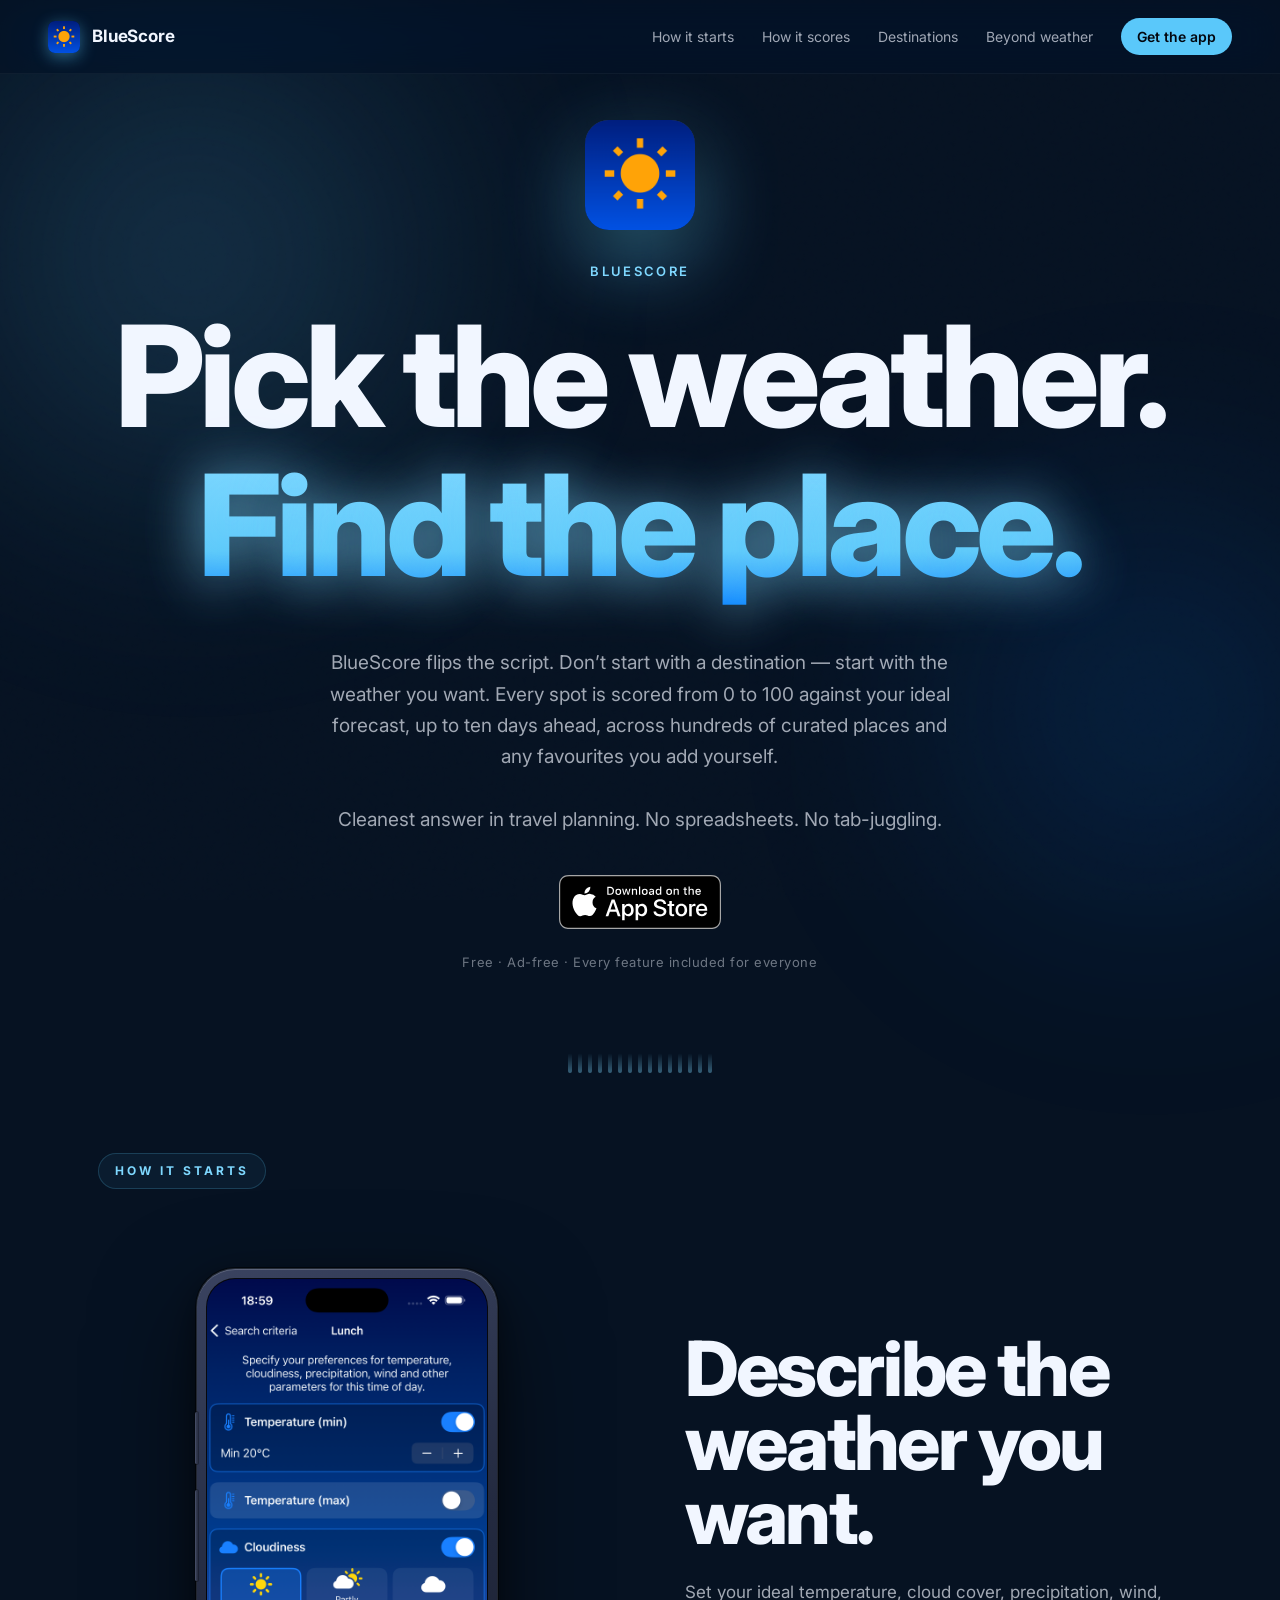
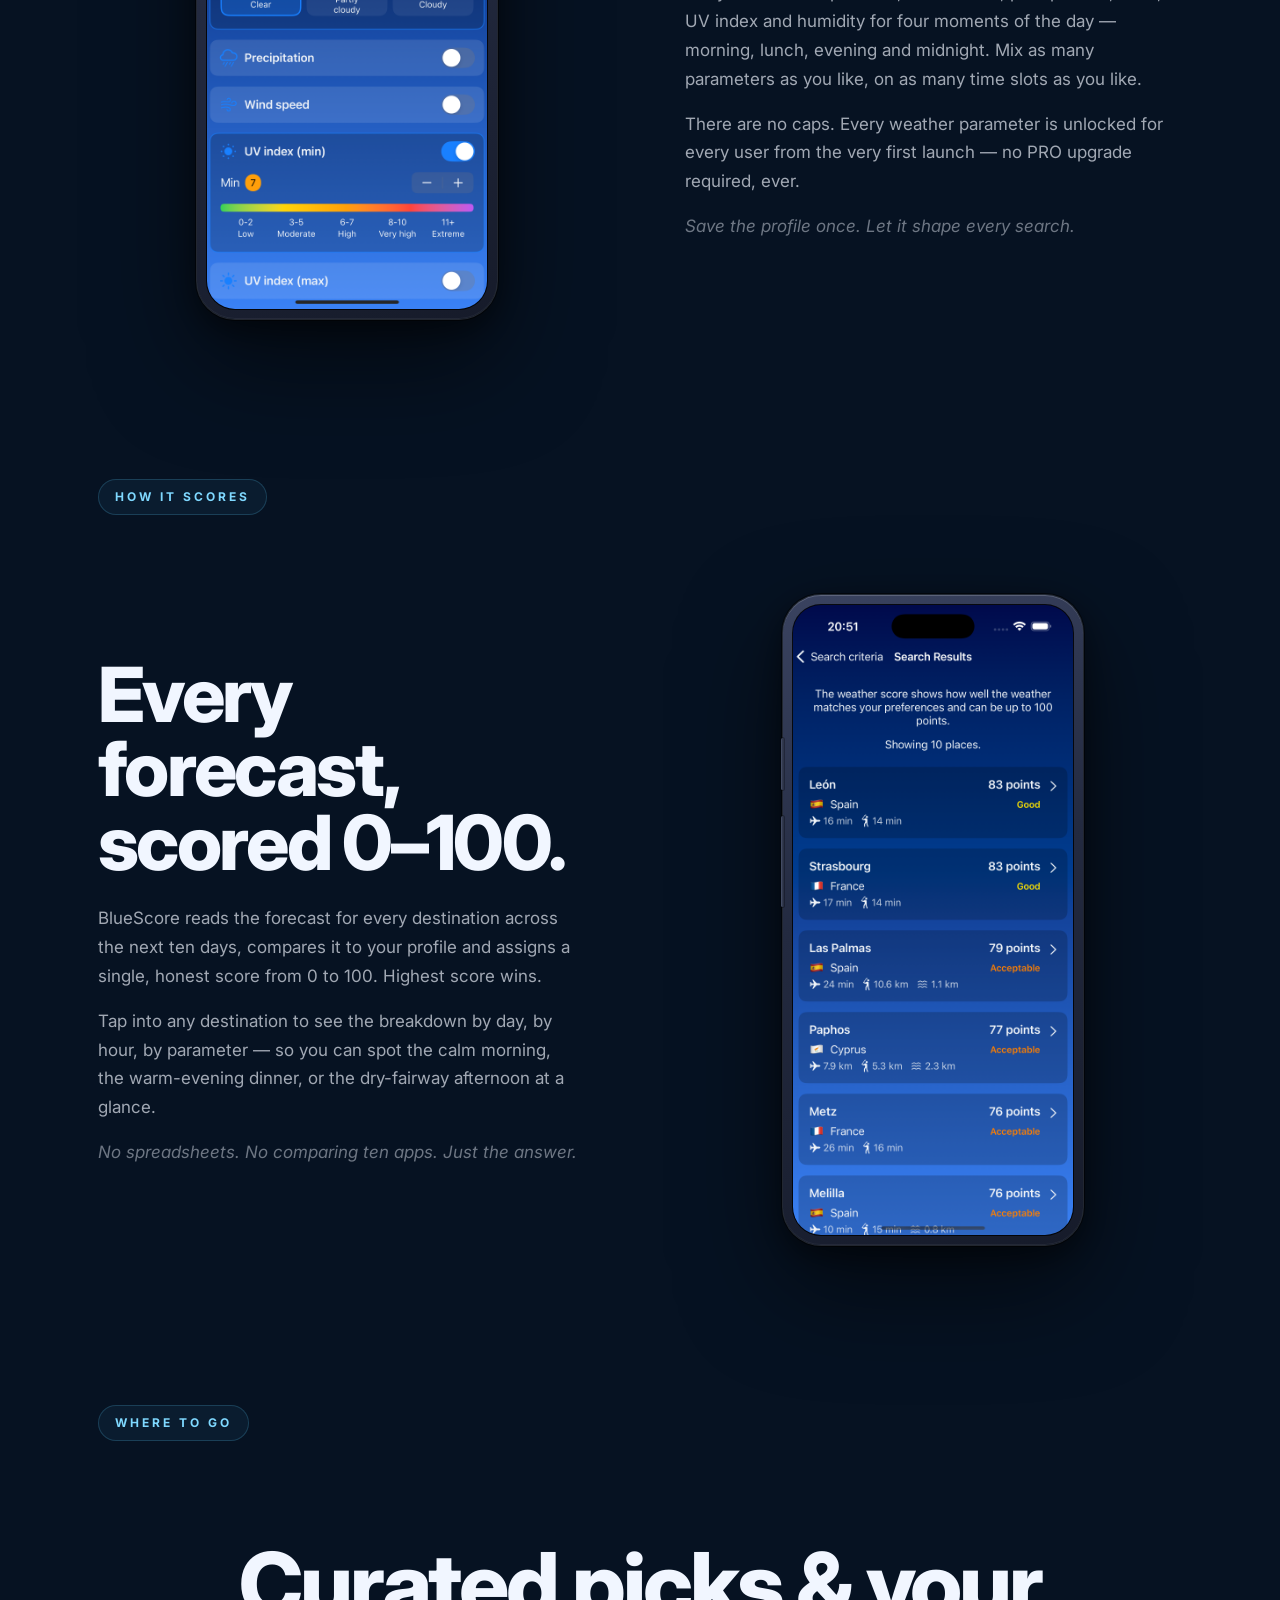
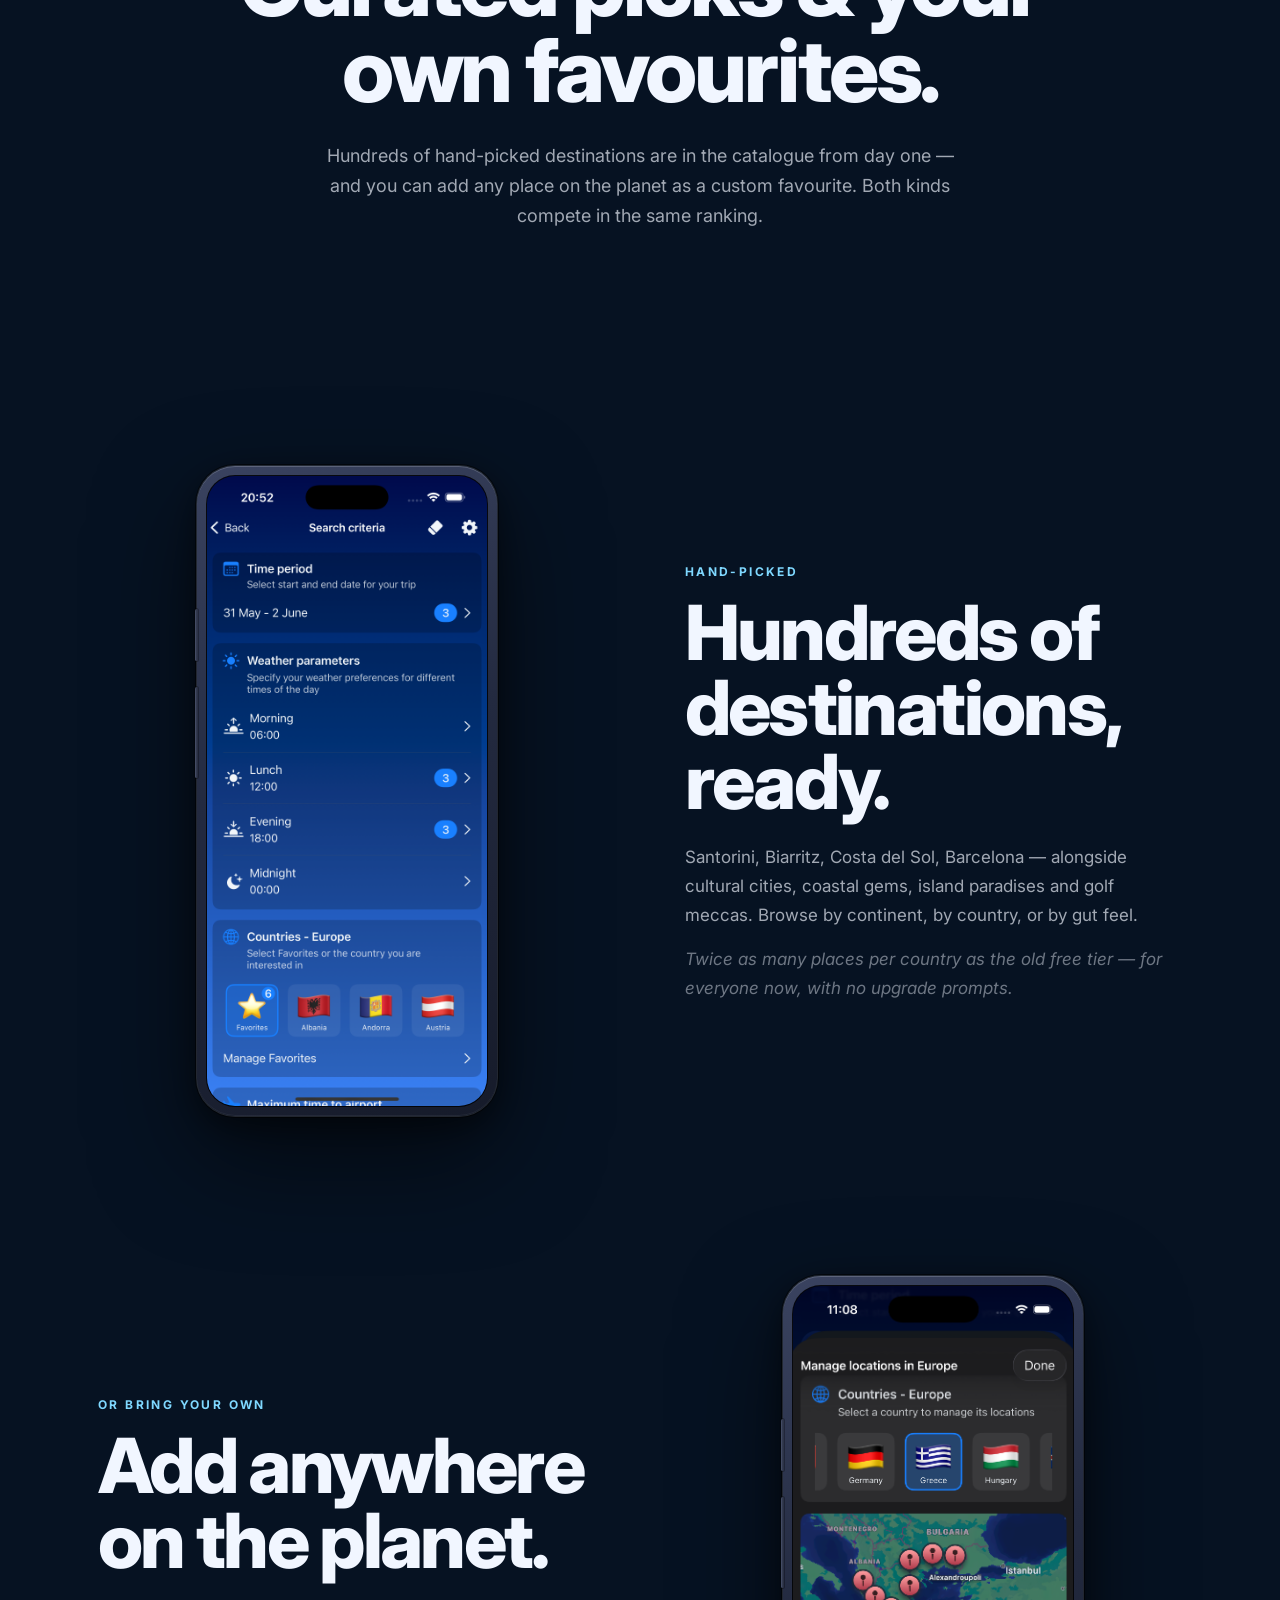
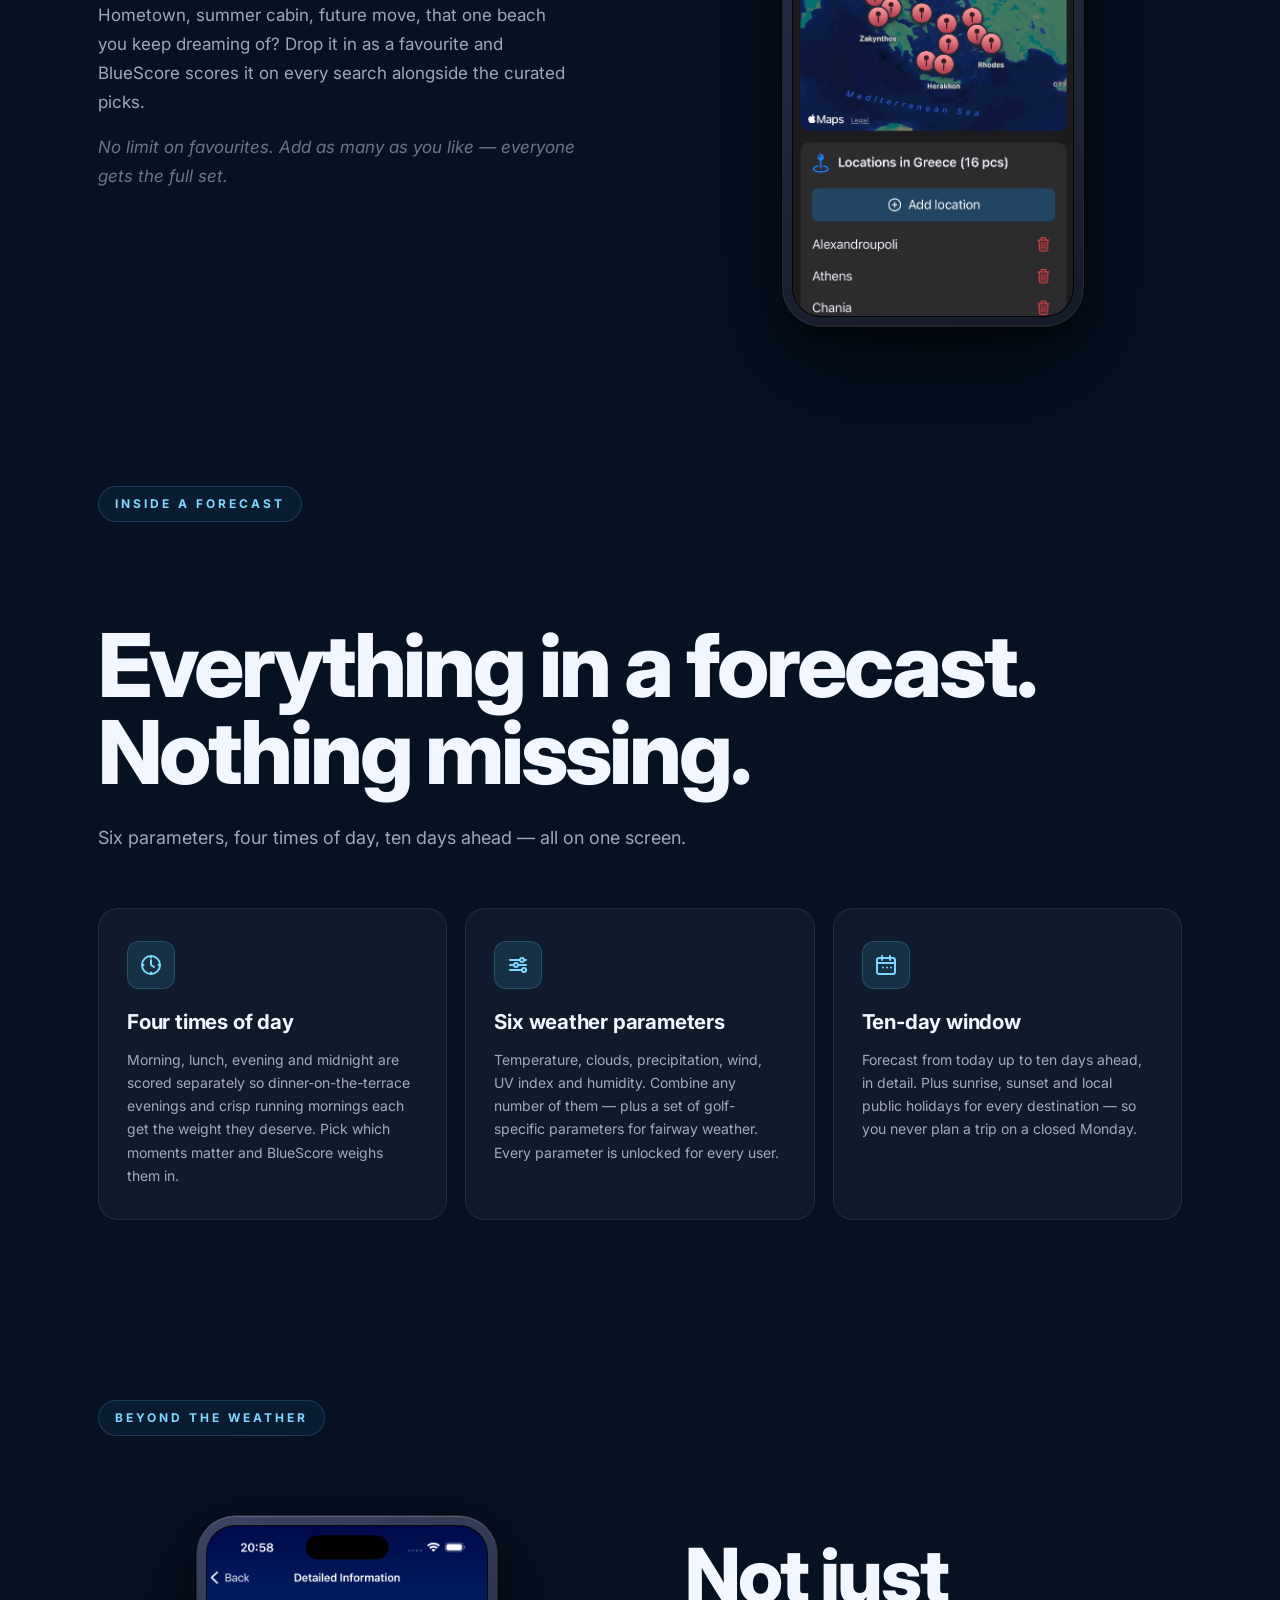
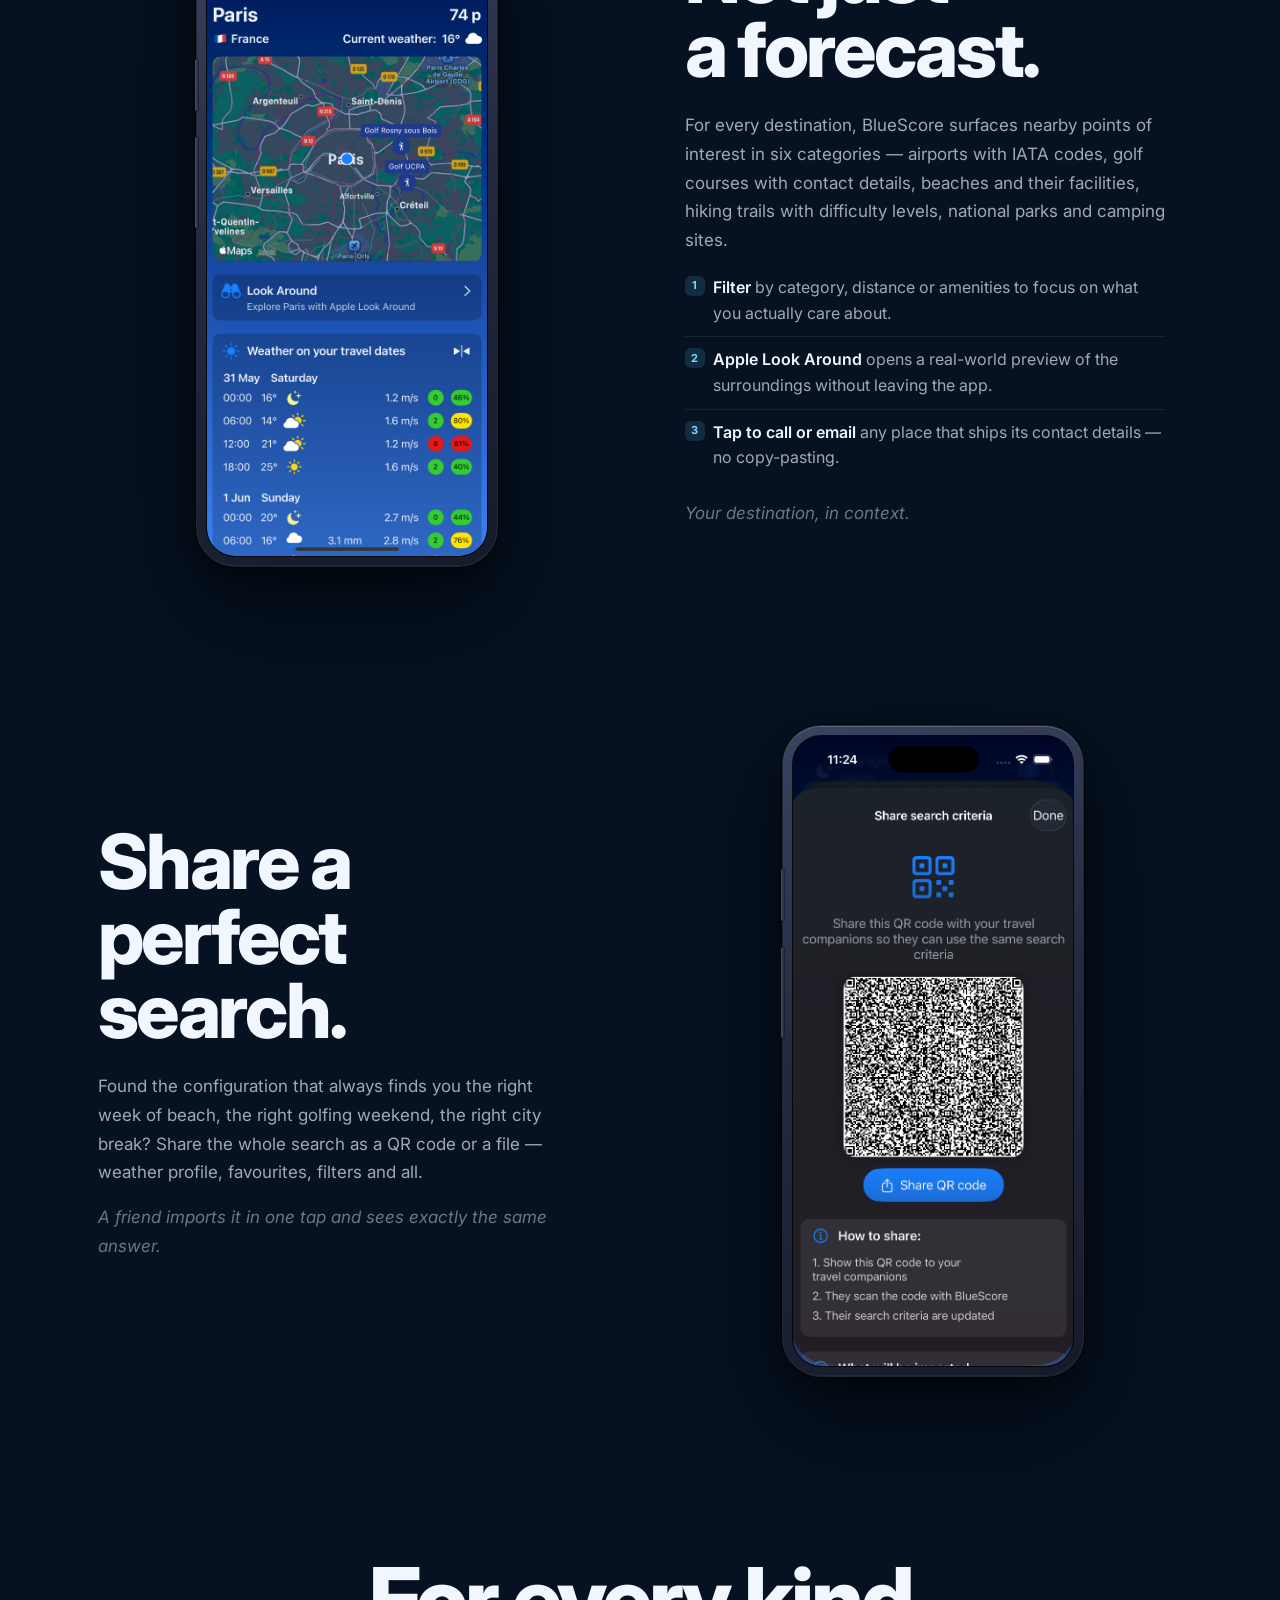
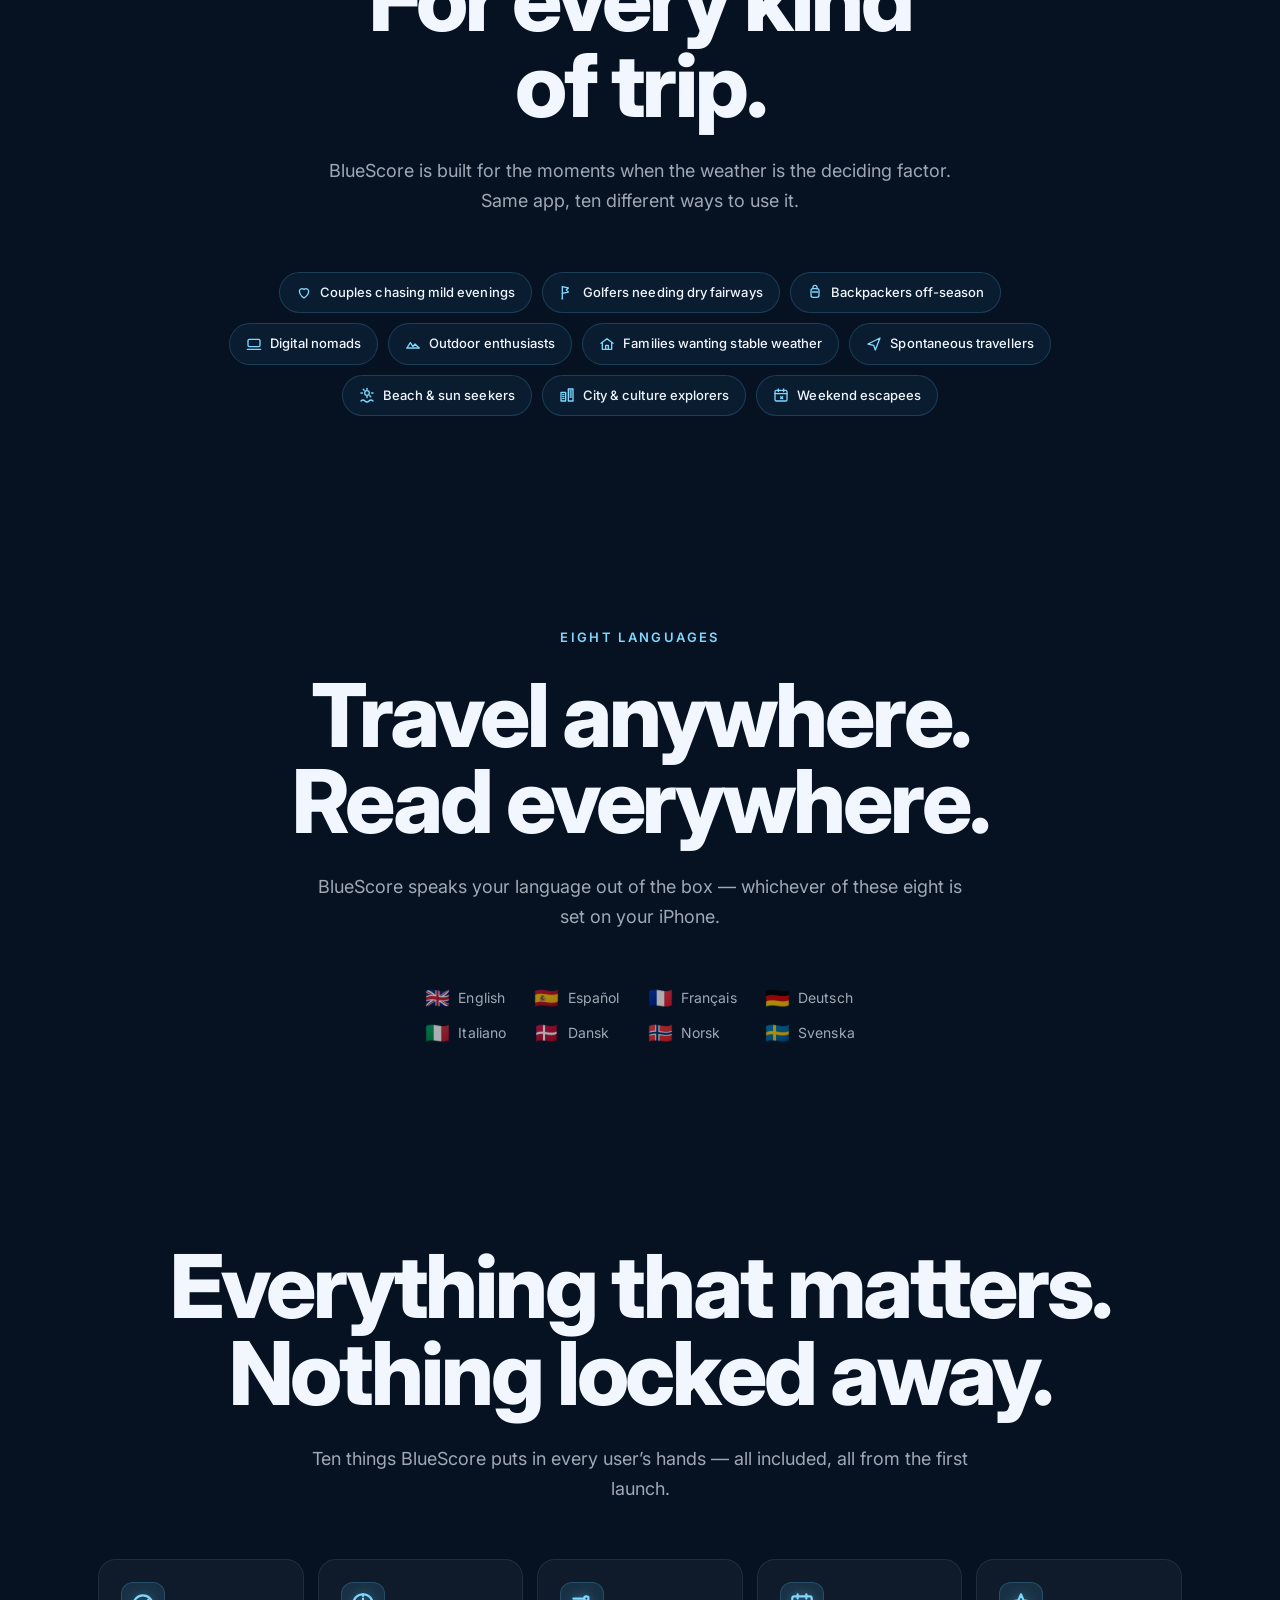
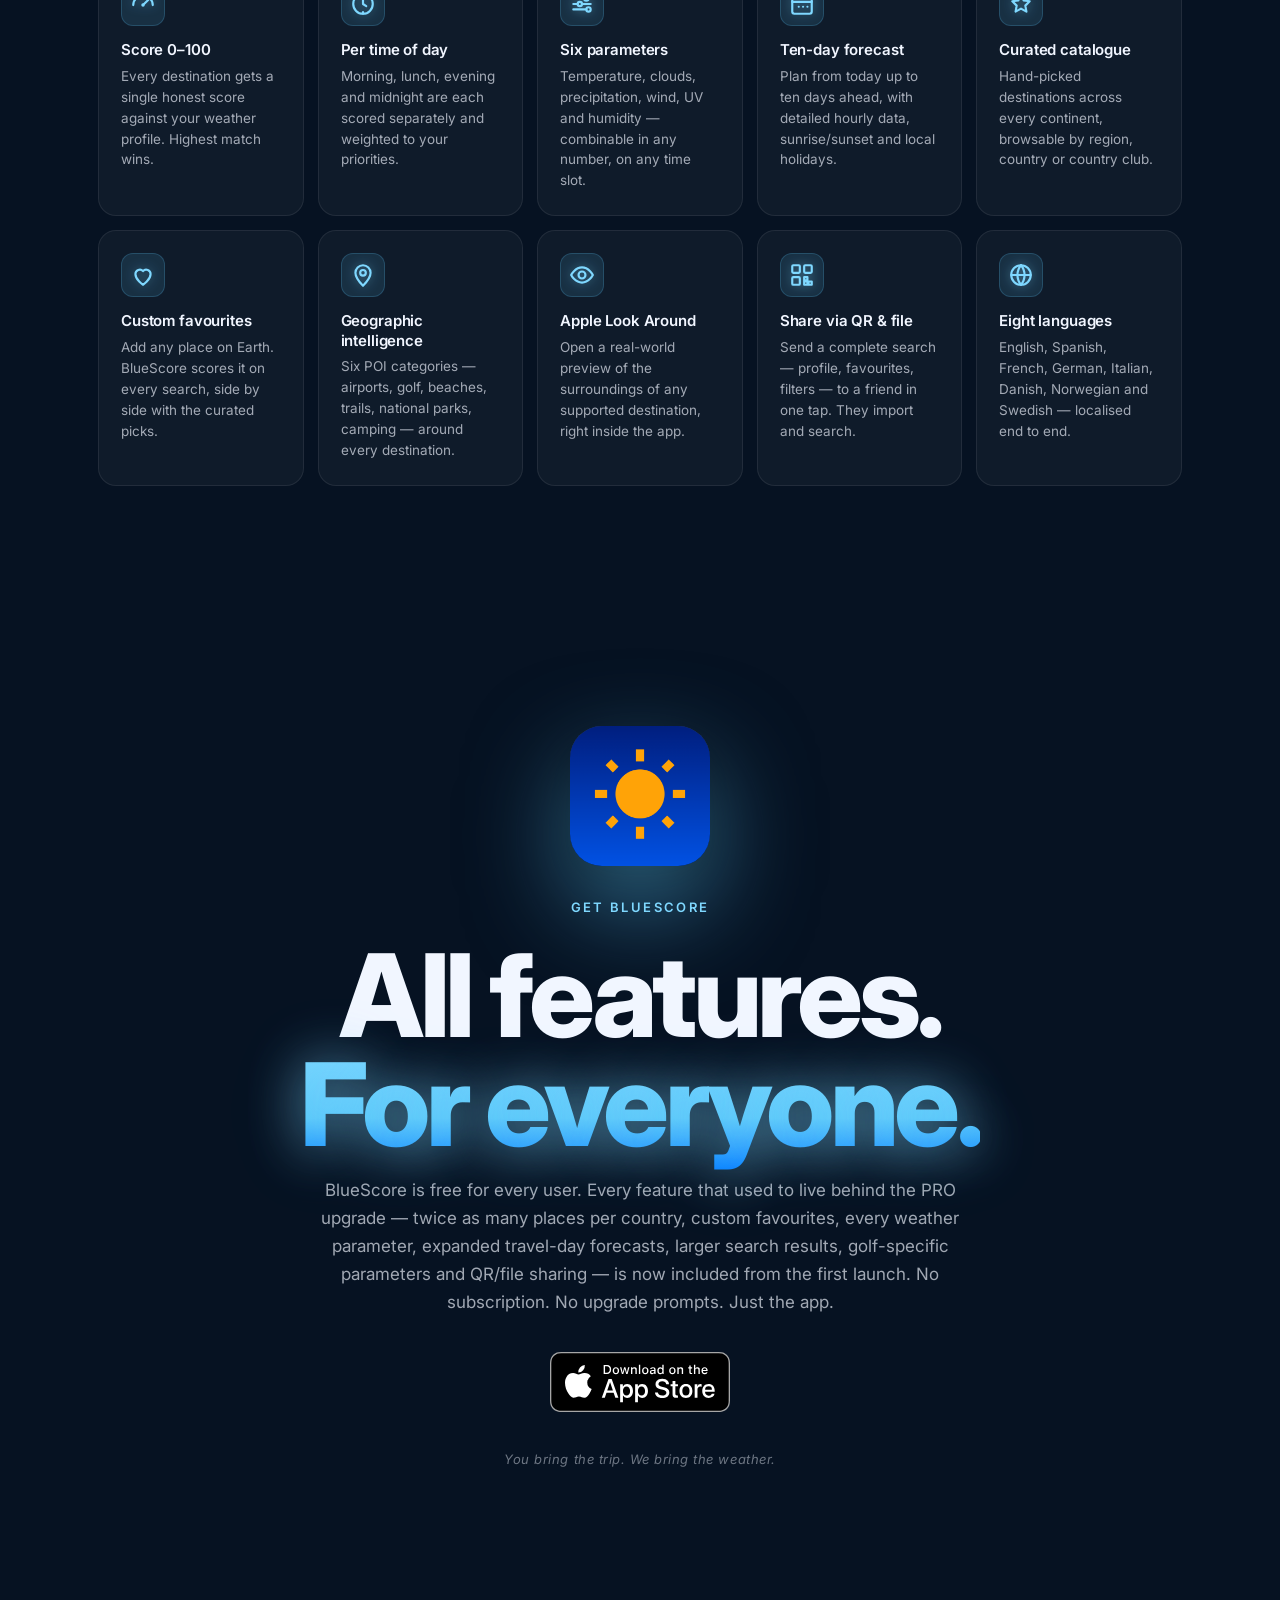
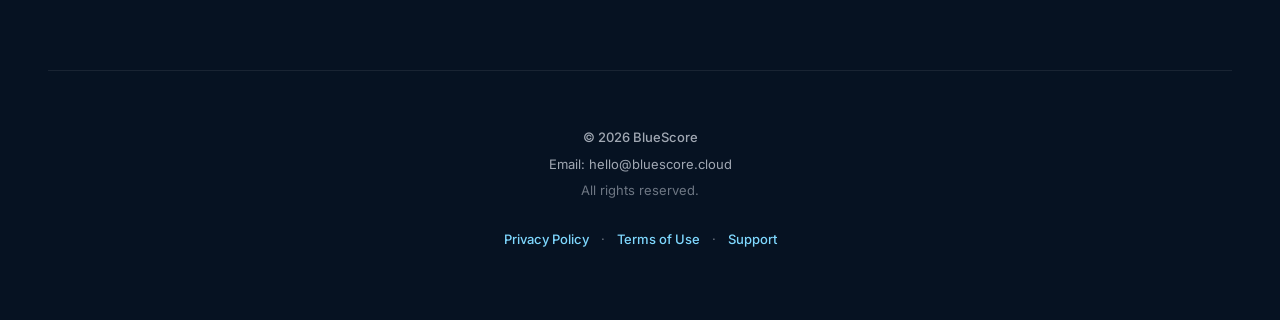
==== commit 6d9fc04a: "Sync landing page from BlueScore@844ab9d Source: andropandro/BlueScore (main) Commit: 844ab9d8ee9ed6" ====
--- a/index.html
+++ b/index.html
@@ -23,7 +23,7 @@
 
     <link rel="icon" type="image/png" href="BlueScore-iOS.png" />
     <link rel="apple-touch-icon" href="BlueScore-iOS.png" />
-    <link rel="stylesheet" href="styles.css?v=3" />
+    <link rel="stylesheet" href="styles.css?v=4" />
     <link rel="preconnect" href="https://fonts.googleapis.com" />
     <link rel="preconnect" href="https://fonts.gstatic.com" crossorigin />
     <link href="https://fonts.googleapis.com/css2?family=Inter:wght@300;400;500;600;700;800;900&display=swap" rel="stylesheet" />
--- a/styles.css
+++ b/styles.css
@@ -567,15 +567,22 @@
     position: relative;
     width: clamp(220px, 24vw, 300px);
     aspect-ratio: 9 / 19.5;
-    background: linear-gradient(160deg, #1c2233, #0a0f1a);
+    /* Lighter, cooler metallic gradient so the bezel stays visible against
+       the dark navy page background instead of fading into it. */
+    background: linear-gradient(160deg, #3a4360 0%, #232a40 45%, #161b2a 100%);
     border-radius: 38px;
     padding: 10px;
     box-shadow:
+        /* Outer rim ring: clearly visible halo so the device silhouette
+           reads even when the page background is near-black. */
+        0 0 0 1px rgba(180, 200, 230, 0.18),
+        0 0 0 2px rgba(0, 0, 0, 0.55),
         0 40px 100px rgba(0, 0, 0, 0.55),
-        0 10px 30px rgba(0, 0, 0, 0.4),
-        inset 0 1px 0 rgba(255, 255, 255, 0.08),
-        0 0 0 1px rgba(255, 255, 255, 0.04);
-    overflow: hidden;
+        0 10px 30px rgba(0, 0, 0, 0.45),
+        /* Top-edge highlight gives the bezel a slight glassy curve. */
+        inset 0 1px 0 rgba(255, 255, 255, 0.18),
+        inset 0 -1px 0 rgba(255, 255, 255, 0.05);
+    overflow: visible;
 }
 
 /* Side-button highlights */
@@ -585,8 +592,9 @@
     position: absolute;
     left: -2px;
     width: 3px;
-    background: linear-gradient(90deg, #2a3042, transparent);
+    background: linear-gradient(90deg, #4a536e, #2a3042 70%, transparent);
     border-radius: 2px;
+    box-shadow: 0 0 0 1px rgba(0, 0, 0, 0.3);
 }
 
 .phone-frame::before { top: 22%; height: 8%; }
@@ -607,6 +615,11 @@
     object-position: top center;
     background: #000;
     z-index: 2;
+    /* Inner bezel-to-glass seam keeps the screenshot from looking glued
+       directly onto the frame. */
+    box-shadow:
+        0 0 0 1px rgba(0, 0, 0, 0.85),
+        inset 0 0 0 1px rgba(255, 255, 255, 0.04);
 }
 
 .phone-frame__placeholder {
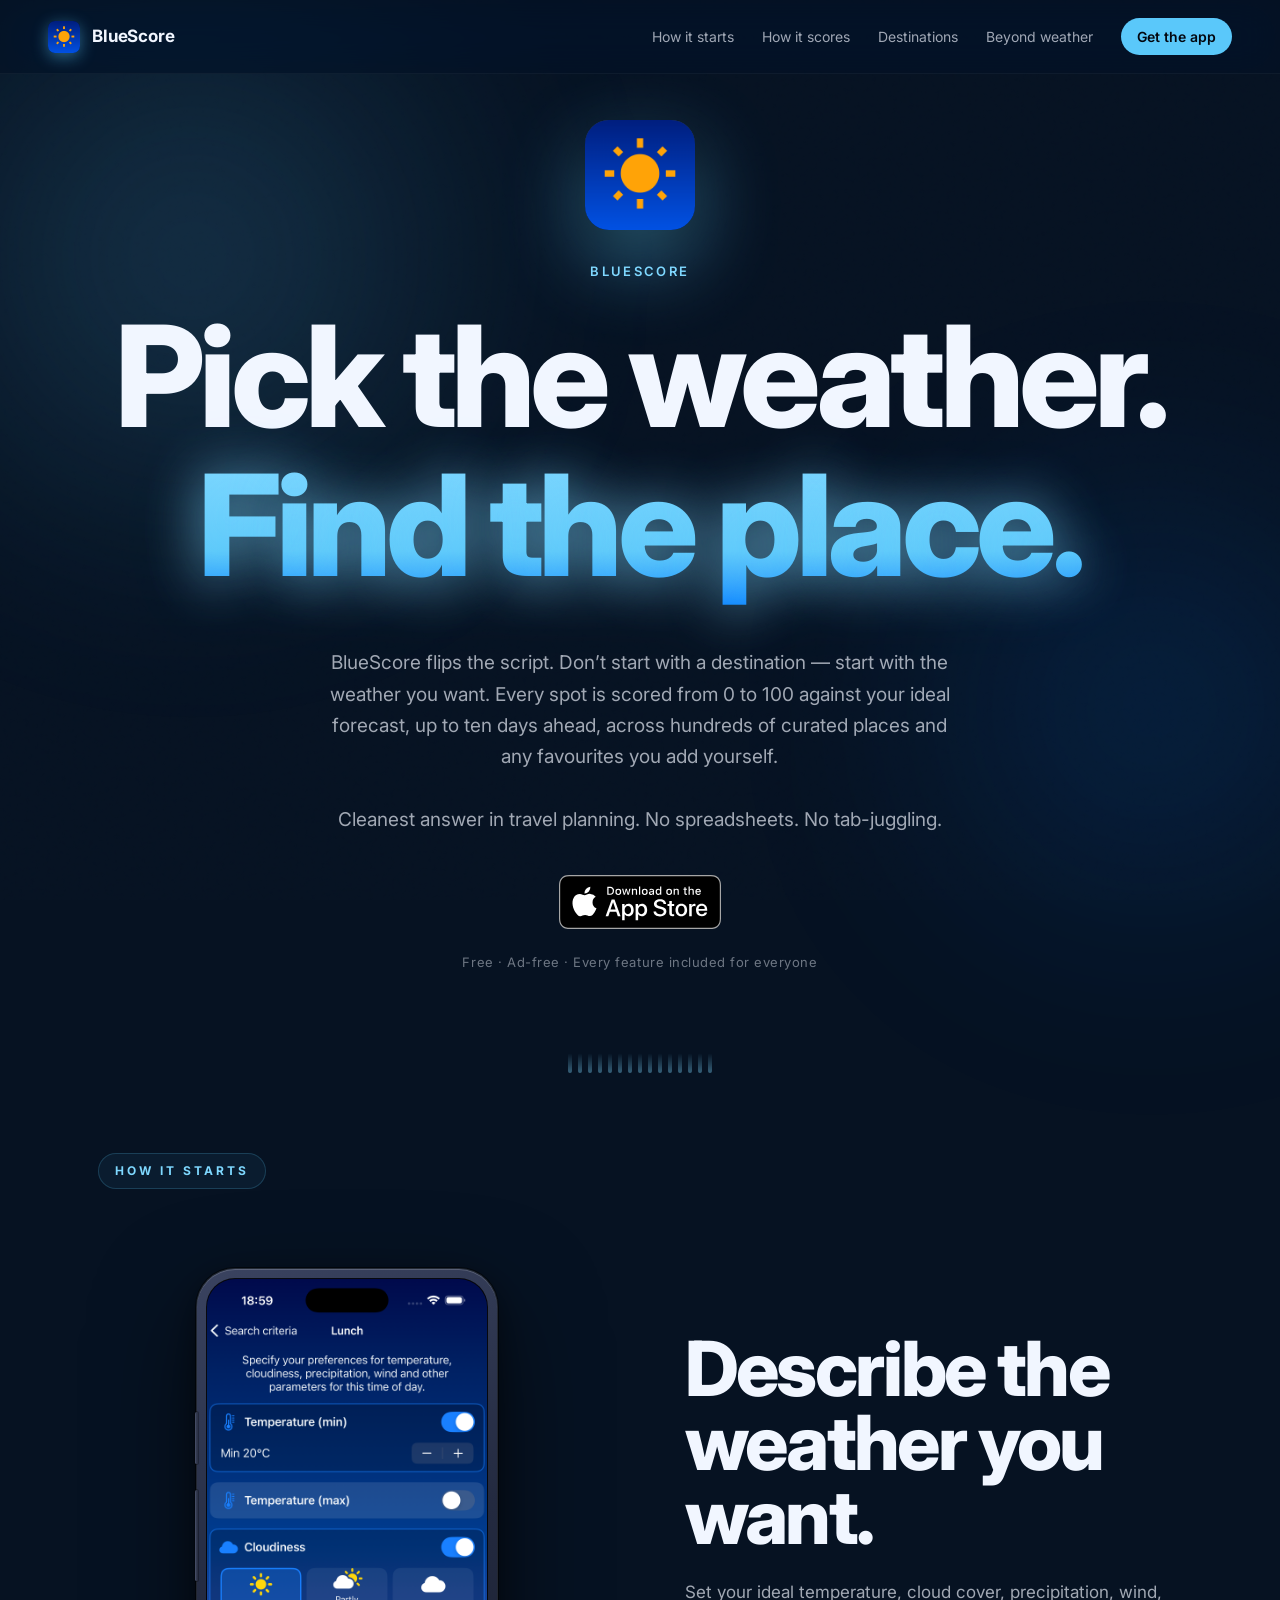
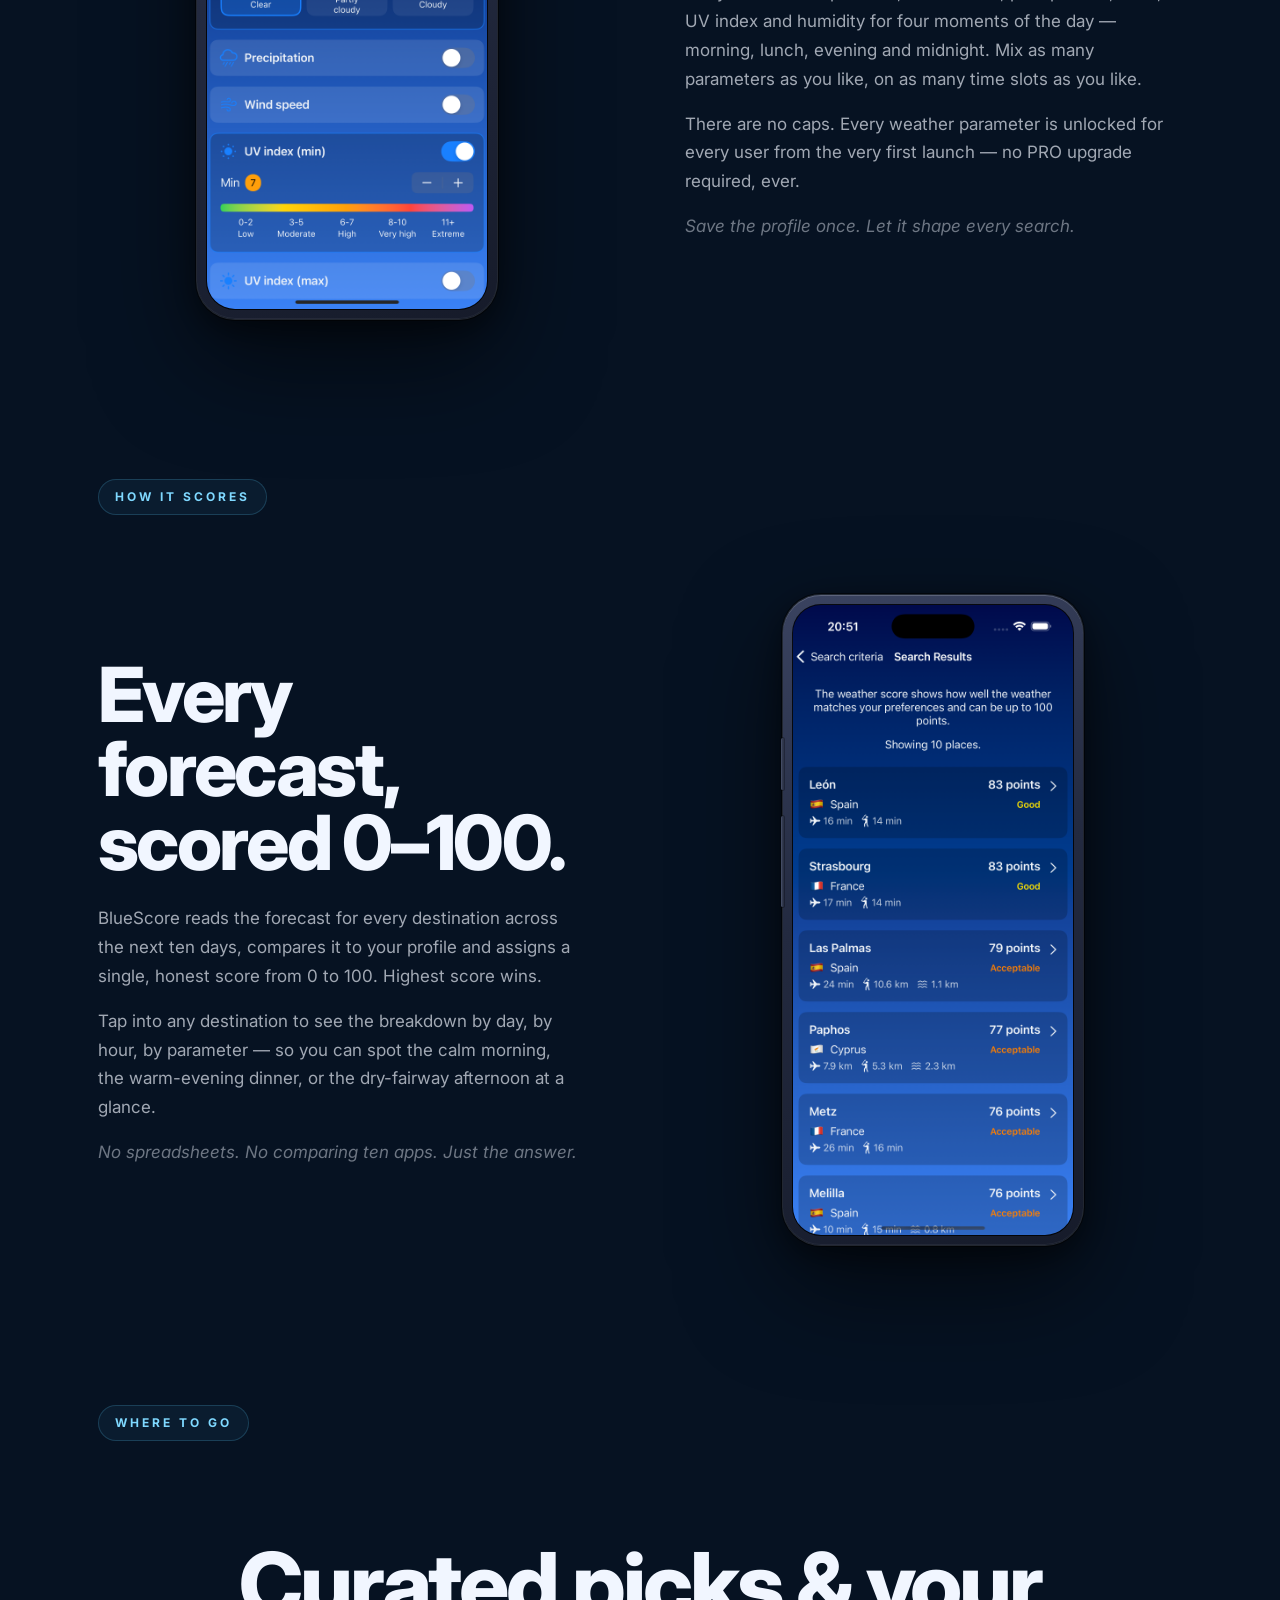
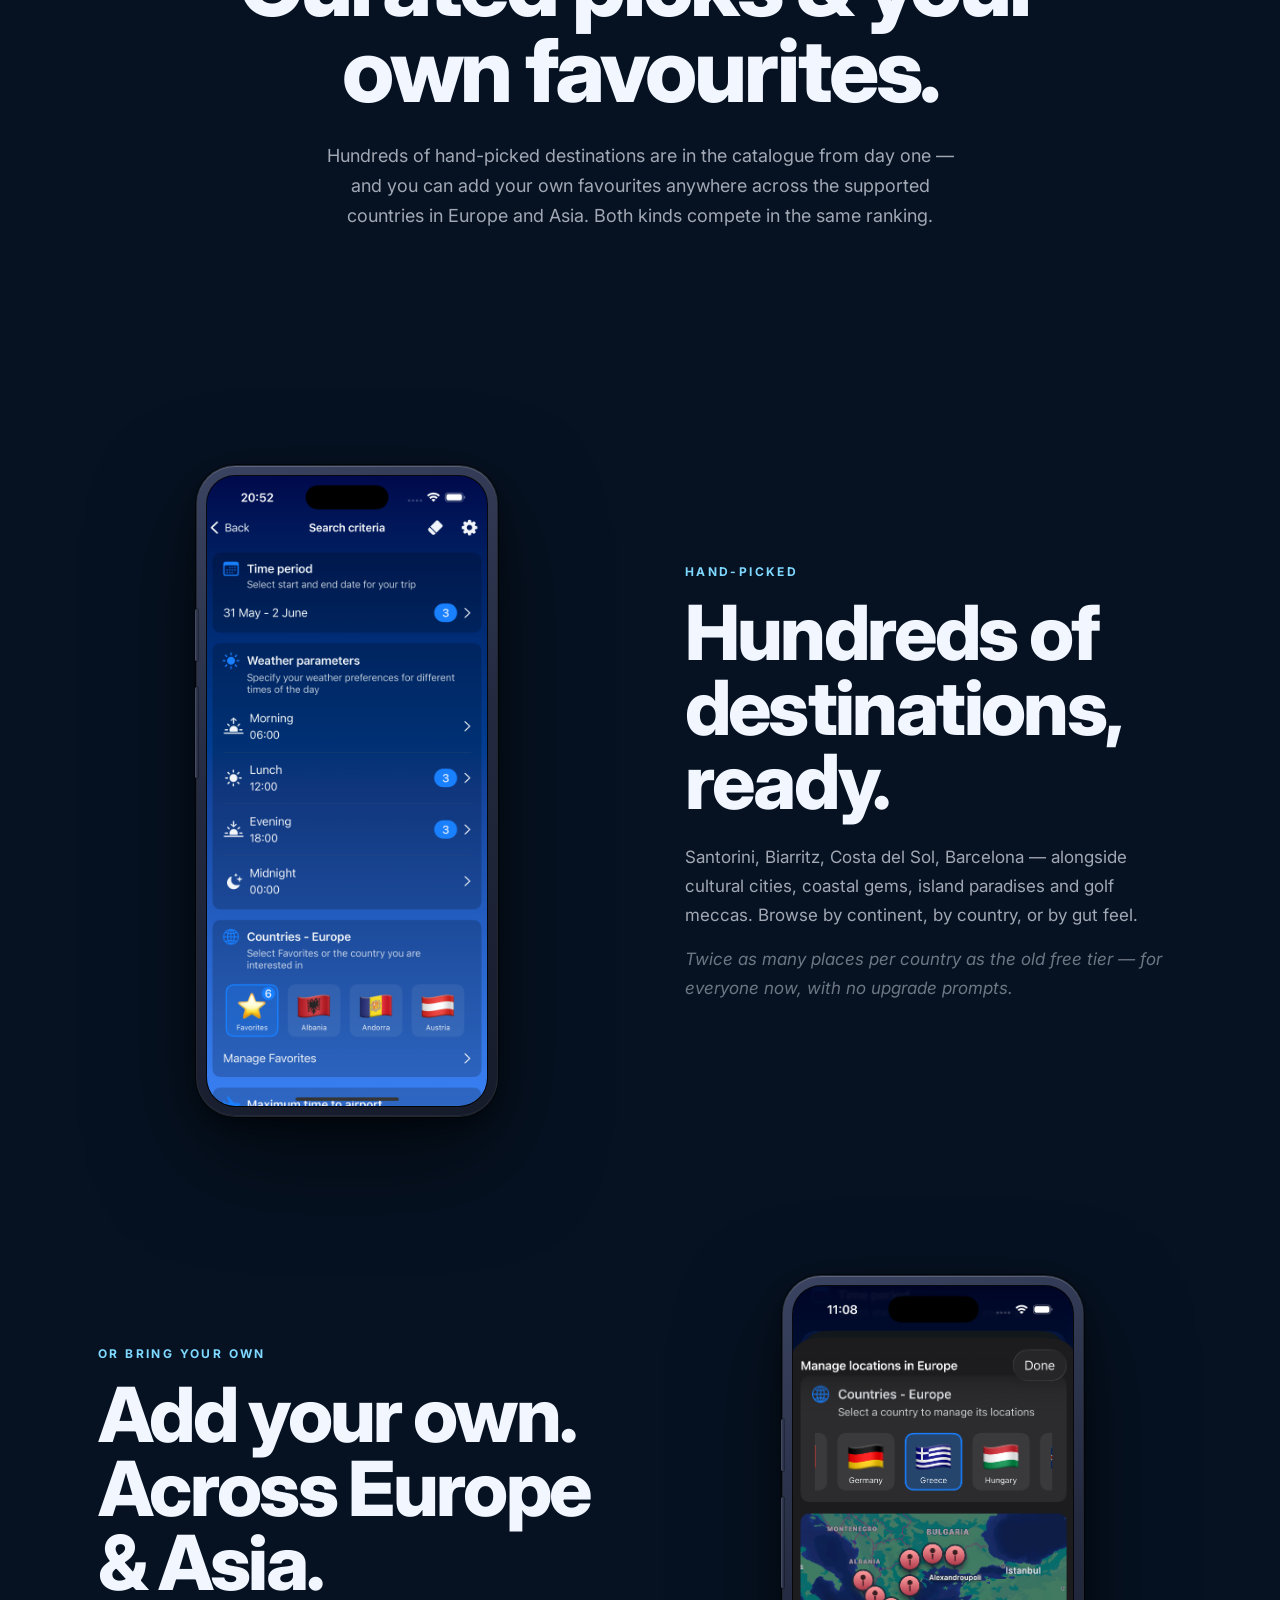
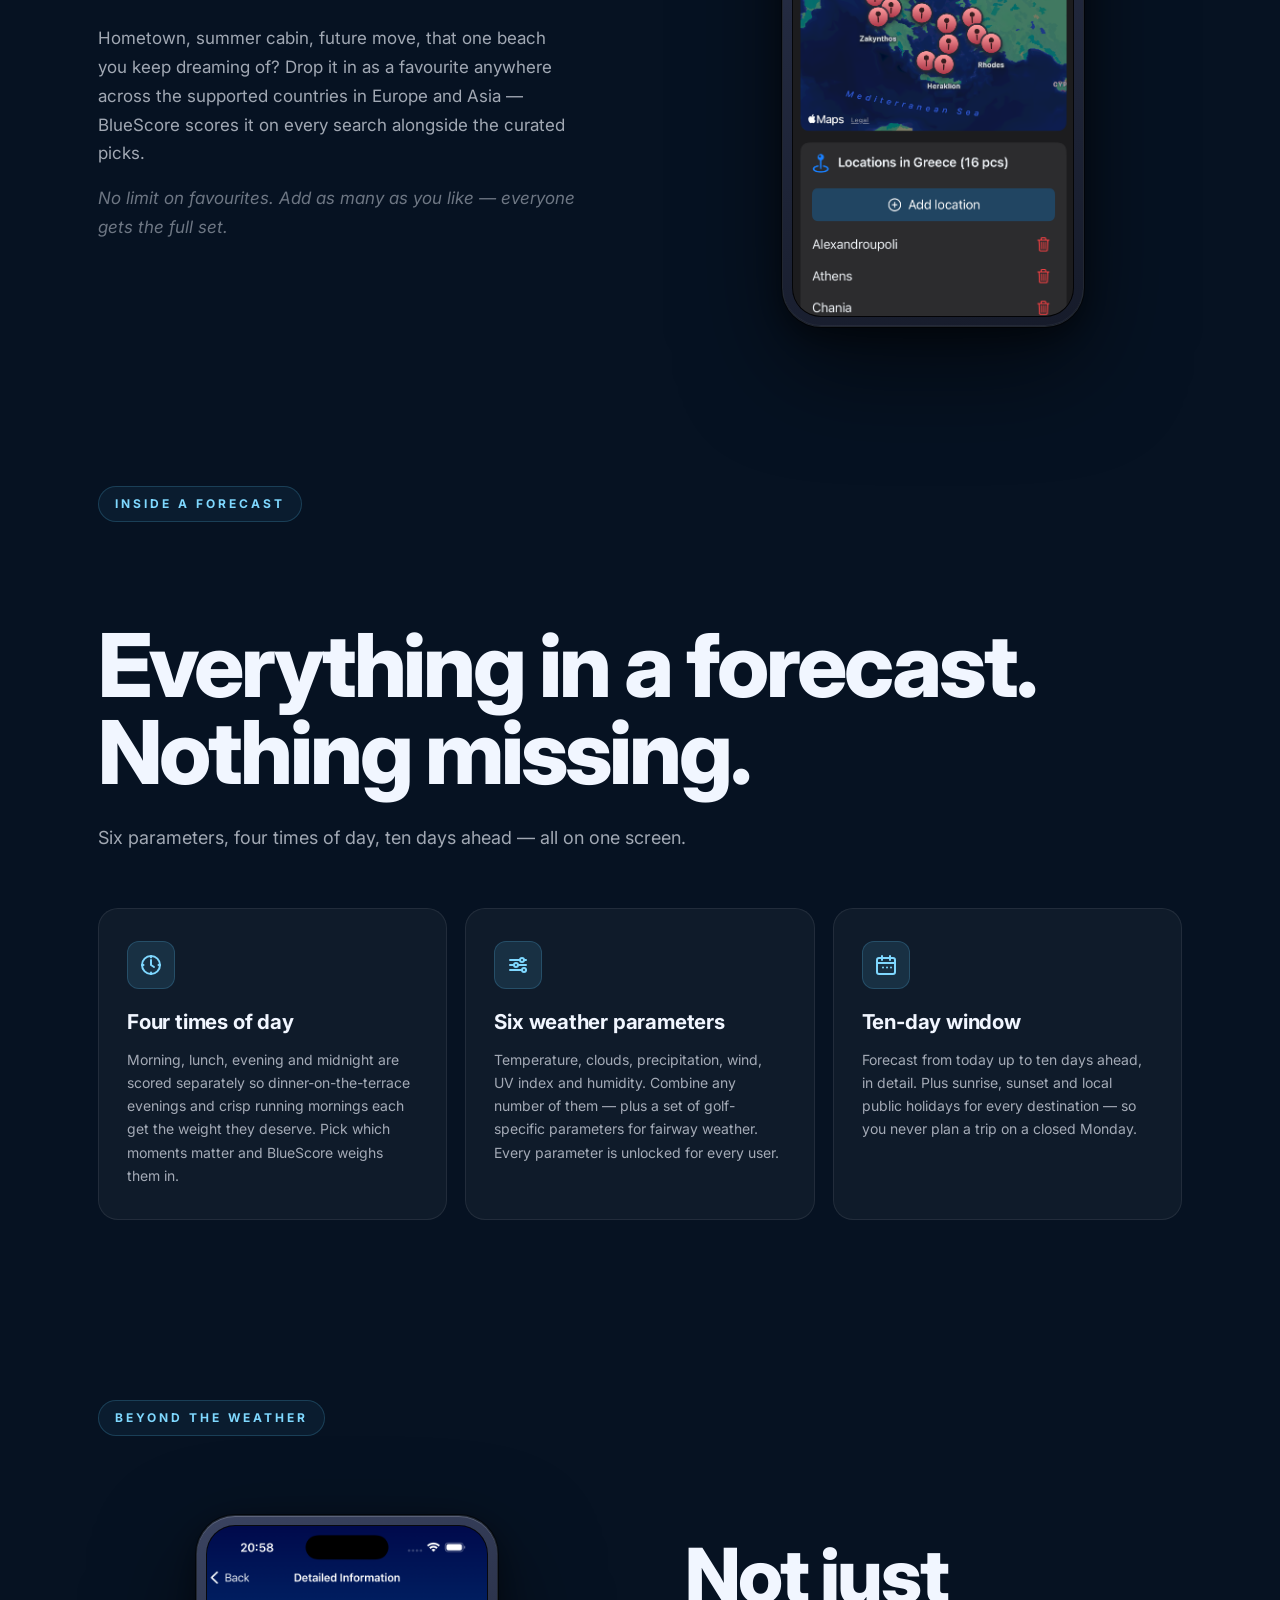
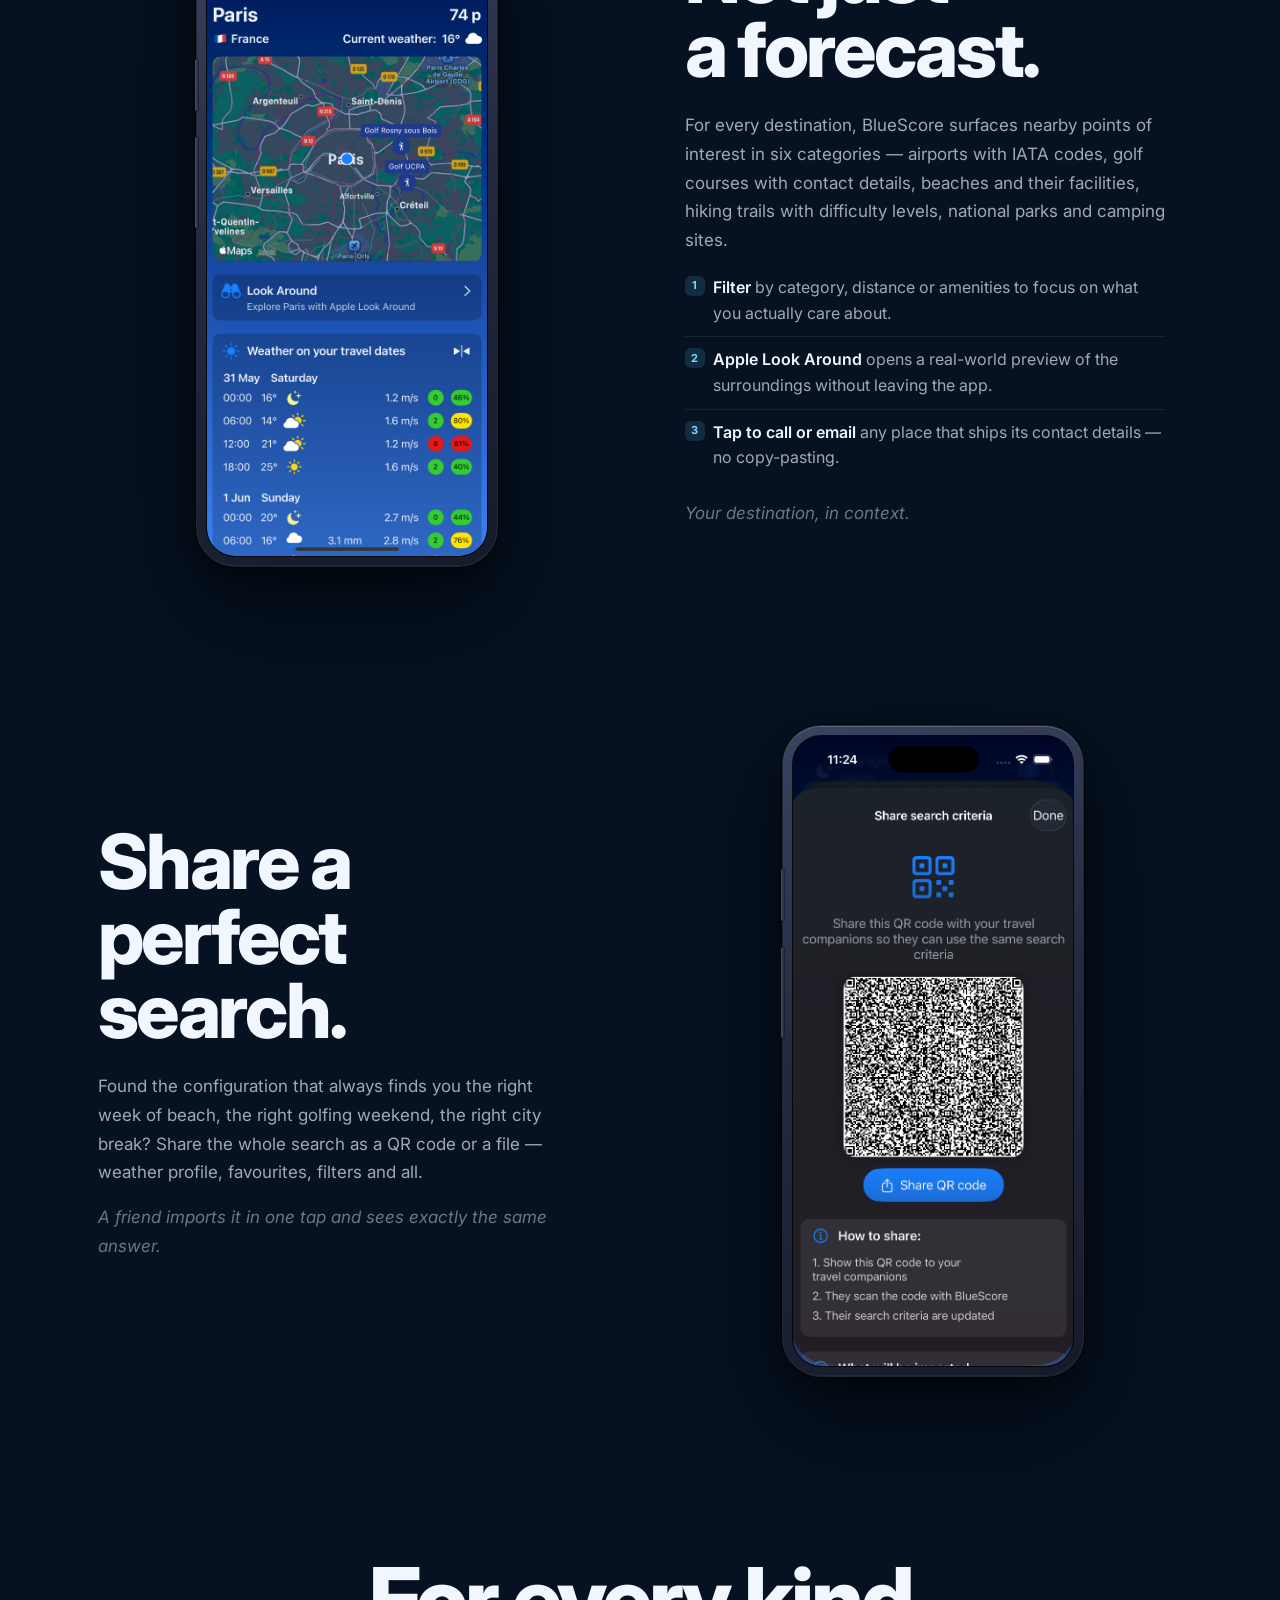
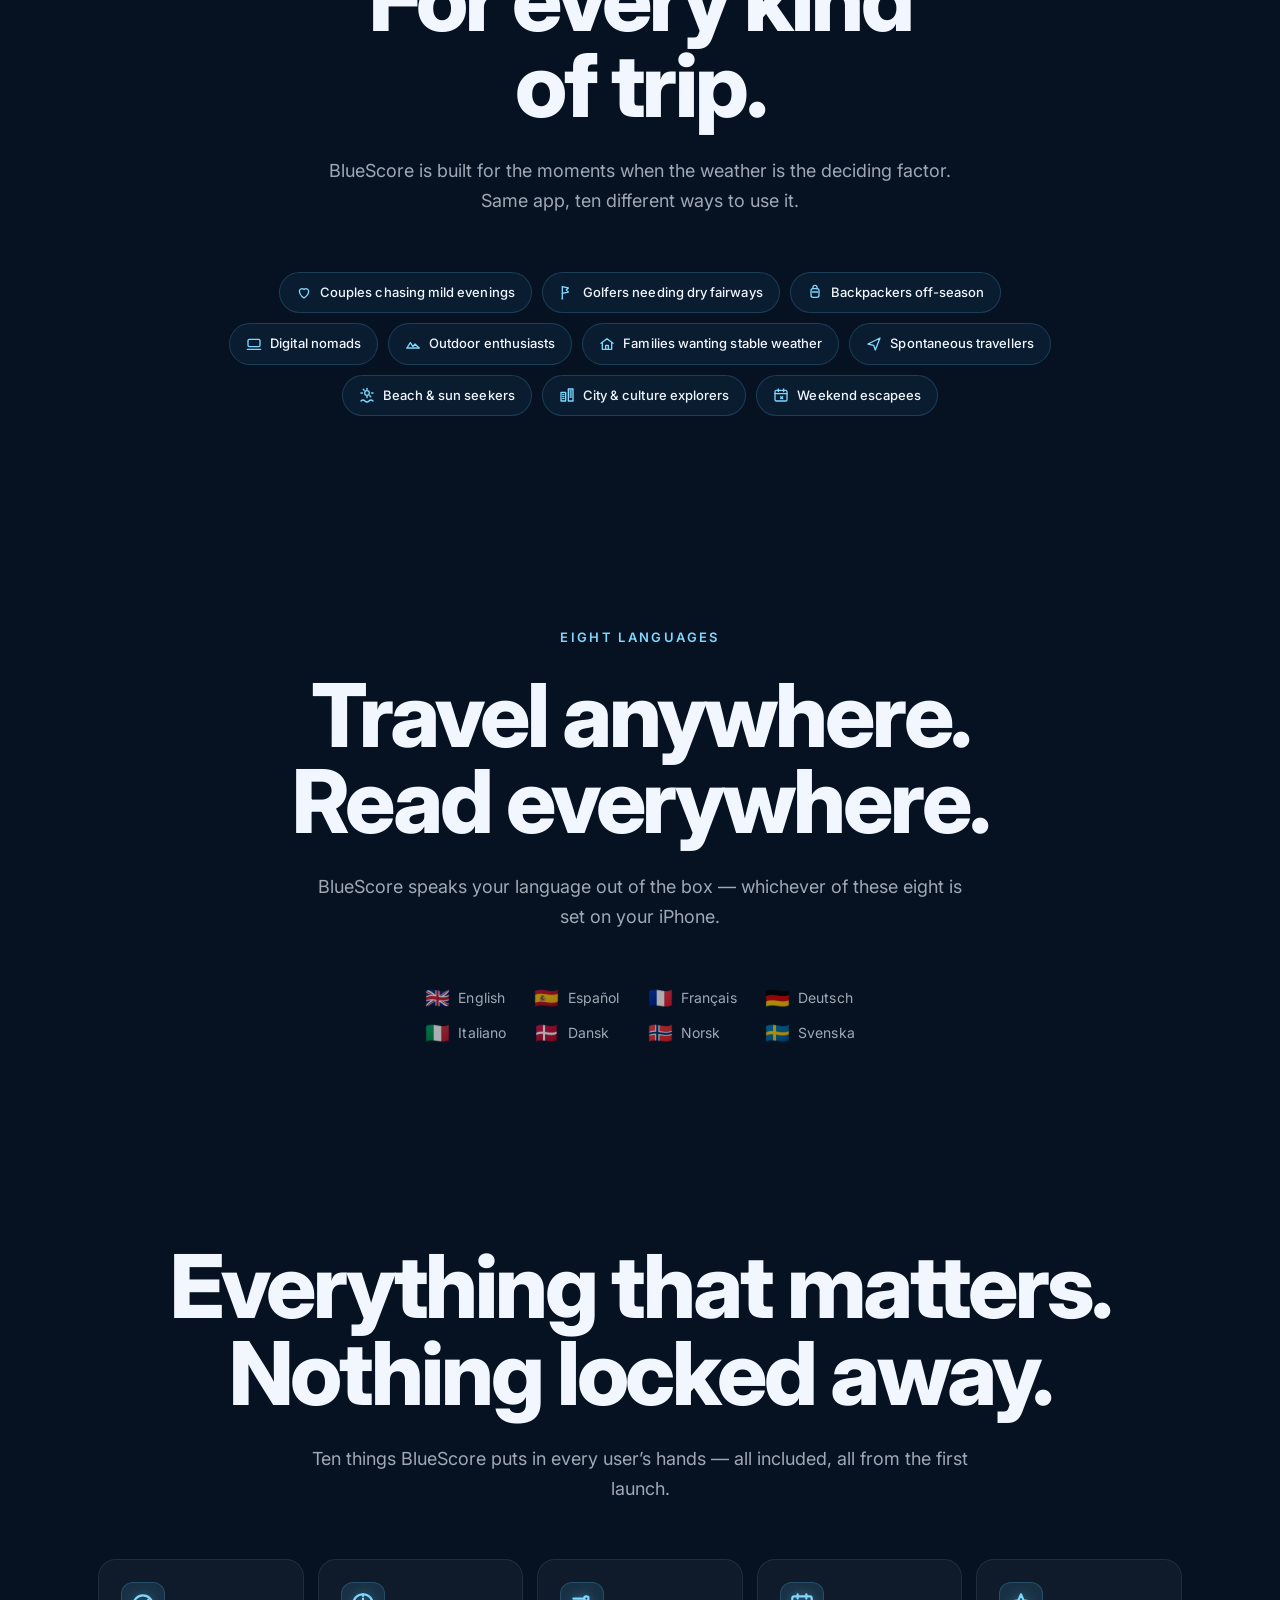
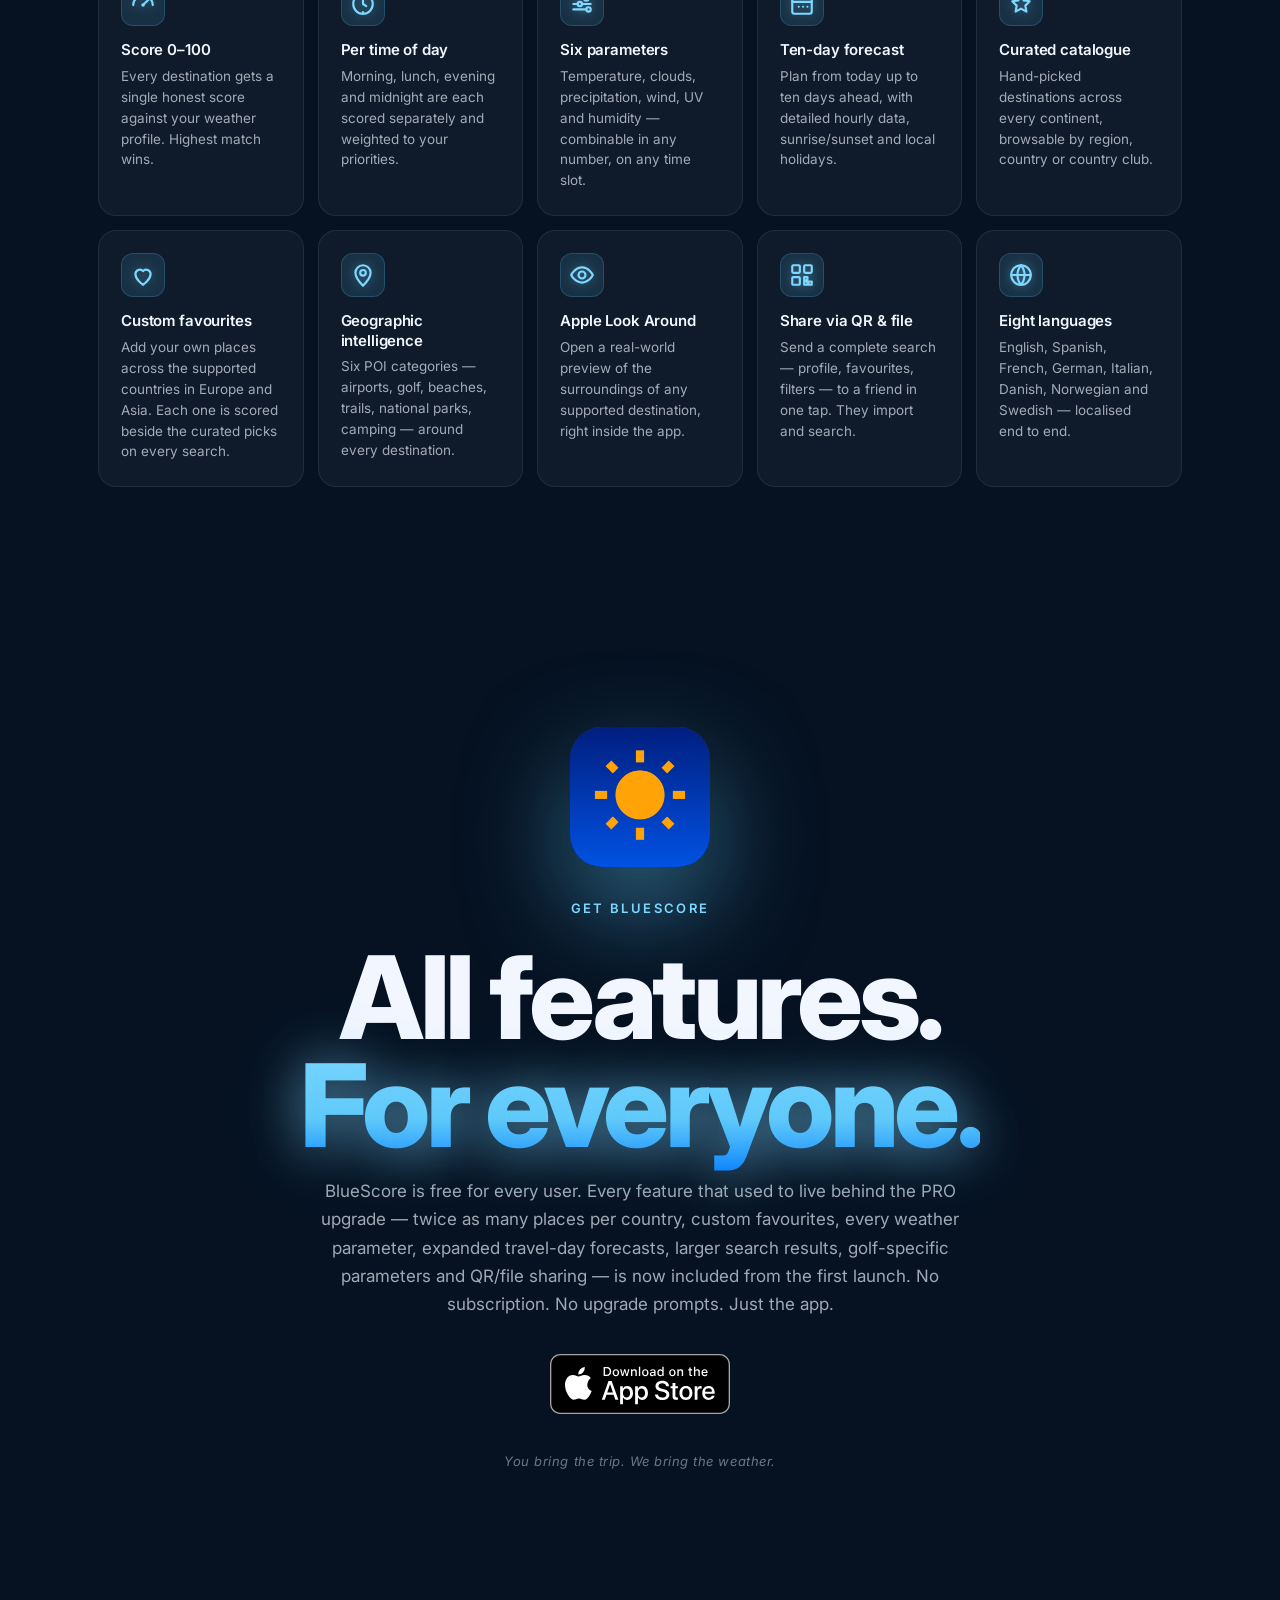
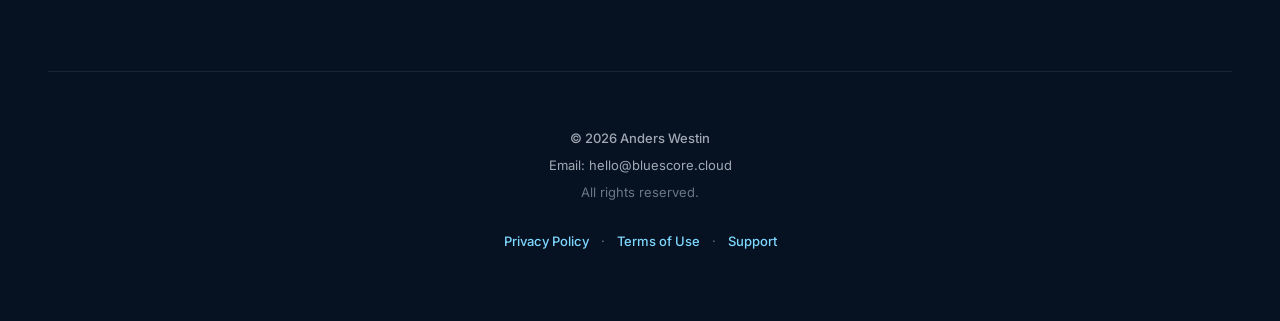
==== commit c2e62867: "Sync landing page from BlueScore@37c5701 Source: andropandro/BlueScore (main) Commit: 37c5701027778d" ====
--- a/index.html
+++ b/index.html
@@ -147,7 +147,7 @@
         <section class="section section--center">
             <h2 class="section__title">Curated picks &amp; your<br />own favourites.</h2>
             <p class="section__lede">
-                Hundreds of hand-picked destinations are in the catalogue from day one &mdash; and you can add any place on the planet as a custom favourite. Both kinds compete in the same ranking.
+                Hundreds of hand-picked destinations are in the catalogue from day one &mdash; and you can add your own favourites anywhere across the supported countries in Europe and Asia. Both kinds compete in the same ranking.
             </p>
         </section>
 
@@ -189,9 +189,9 @@
             </div>
             <div class="feature__copy">
                 <p class="kicker">Or bring your own</p>
-                <h2 class="feature__title">Add anywhere<br />on the planet.</h2>
-                <p class="feature__text">
-                    Hometown, summer cabin, future move, that one beach you keep dreaming of? Drop it in as a favourite and BlueScore scores it on every search alongside the curated picks.
+                <h2 class="feature__title">Add your own.<br />Across Europe &amp; Asia.</h2>
+                <p class="feature__text">
+                    Hometown, summer cabin, future move, that one beach you keep dreaming of? Drop it in as a favourite anywhere across the supported countries in Europe and Asia &mdash; BlueScore scores it on every search alongside the curated picks.
                 </p>
                 <p class="feature__text feature__text--muted">
                     No limit on favourites. Add as many as you like &mdash; everyone gets the full set.
@@ -423,7 +423,7 @@
                     </span>
                     <div class="badge__text">
                         <span class="badge__label">Custom favourites</span>
-                        <p class="badge__desc">Add any place on Earth. BlueScore scores it on every search, side by side with the curated picks.</p>
+                        <p class="badge__desc">Add your own places across the supported countries in Europe and Asia. Each one is scored beside the curated picks on every search.</p>
                     </div>
                 </div>
                 <div class="badge">
@@ -484,7 +484,7 @@
         </section>
 
         <footer class="footer">
-            <p class="footer__copyright">&copy; 2026 BlueScore</p>
+            <p class="footer__copyright">&copy; 2026 Anders Westin</p>
             <p>Email: <a href="mailto:hello@bluescore.cloud">hello@bluescore.cloud</a></p>
             <p class="footer__sub">All rights reserved.</p>
             <p class="footer__links">
